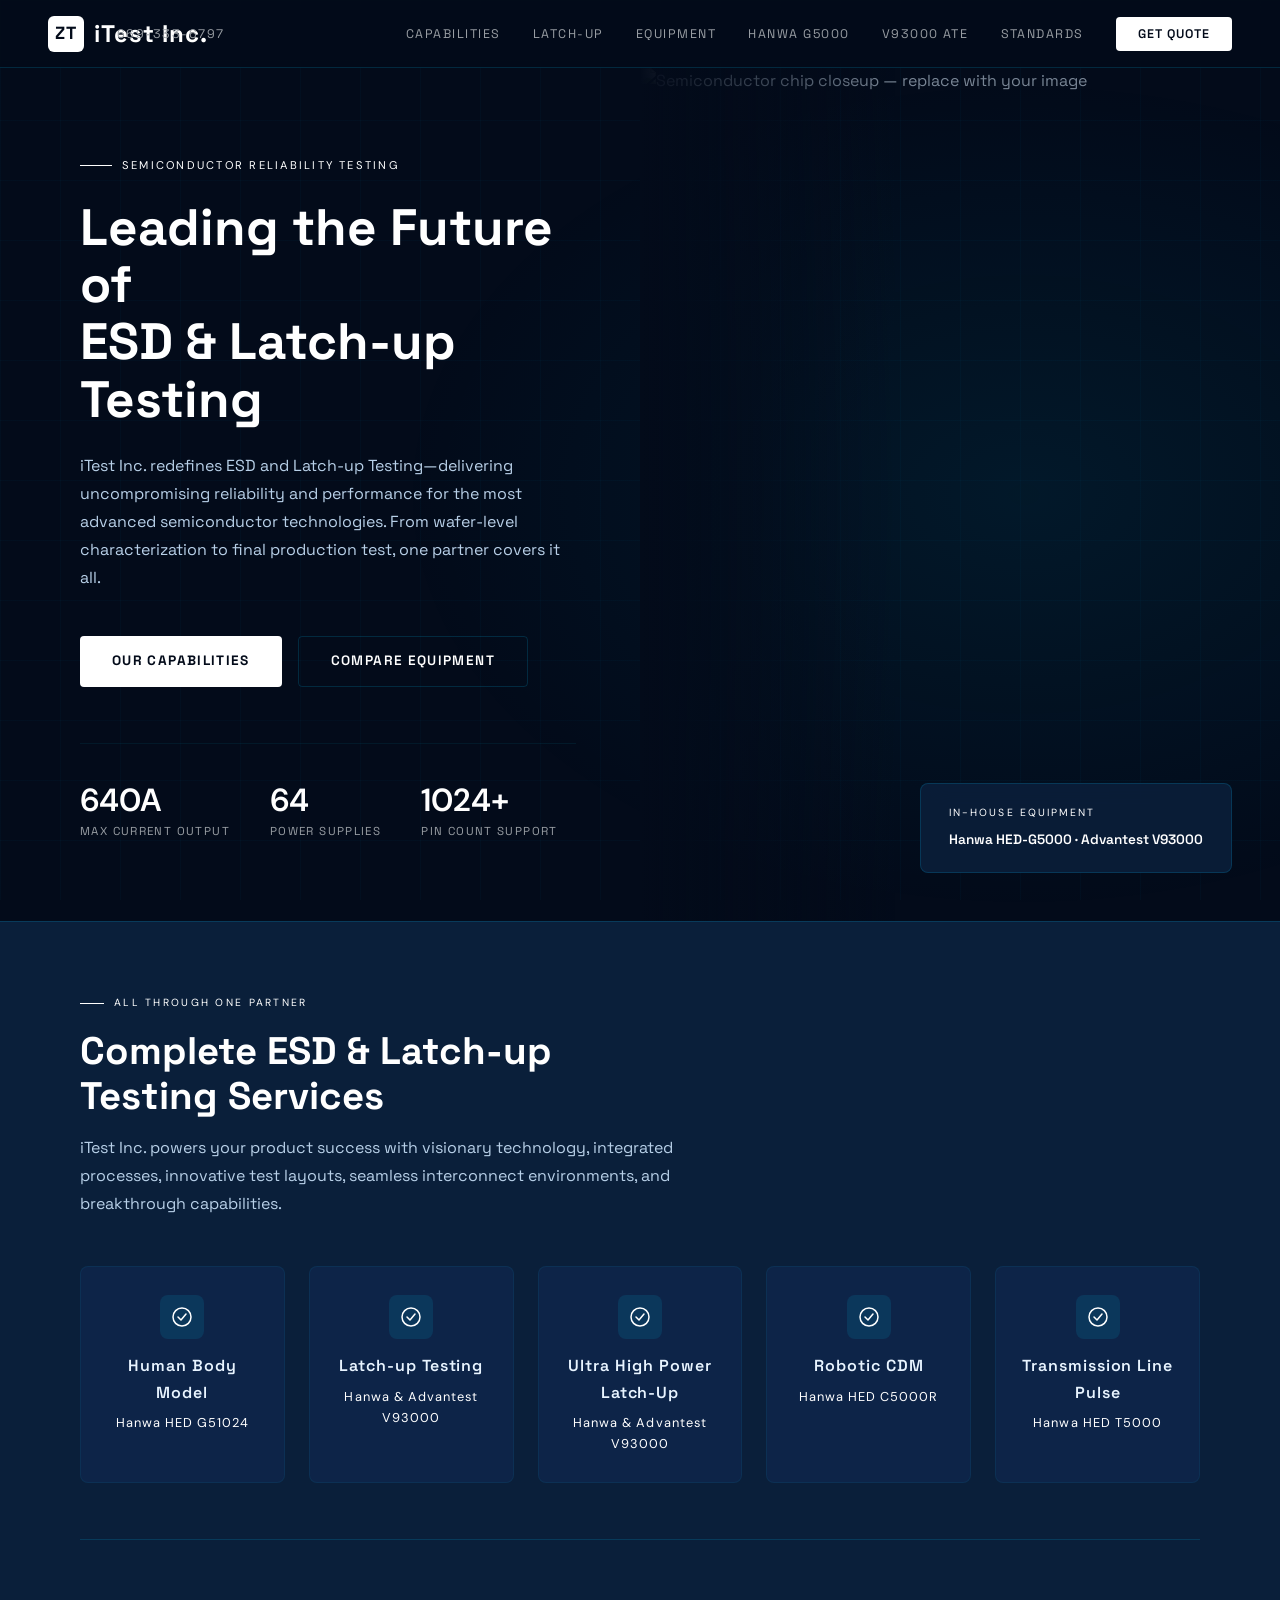
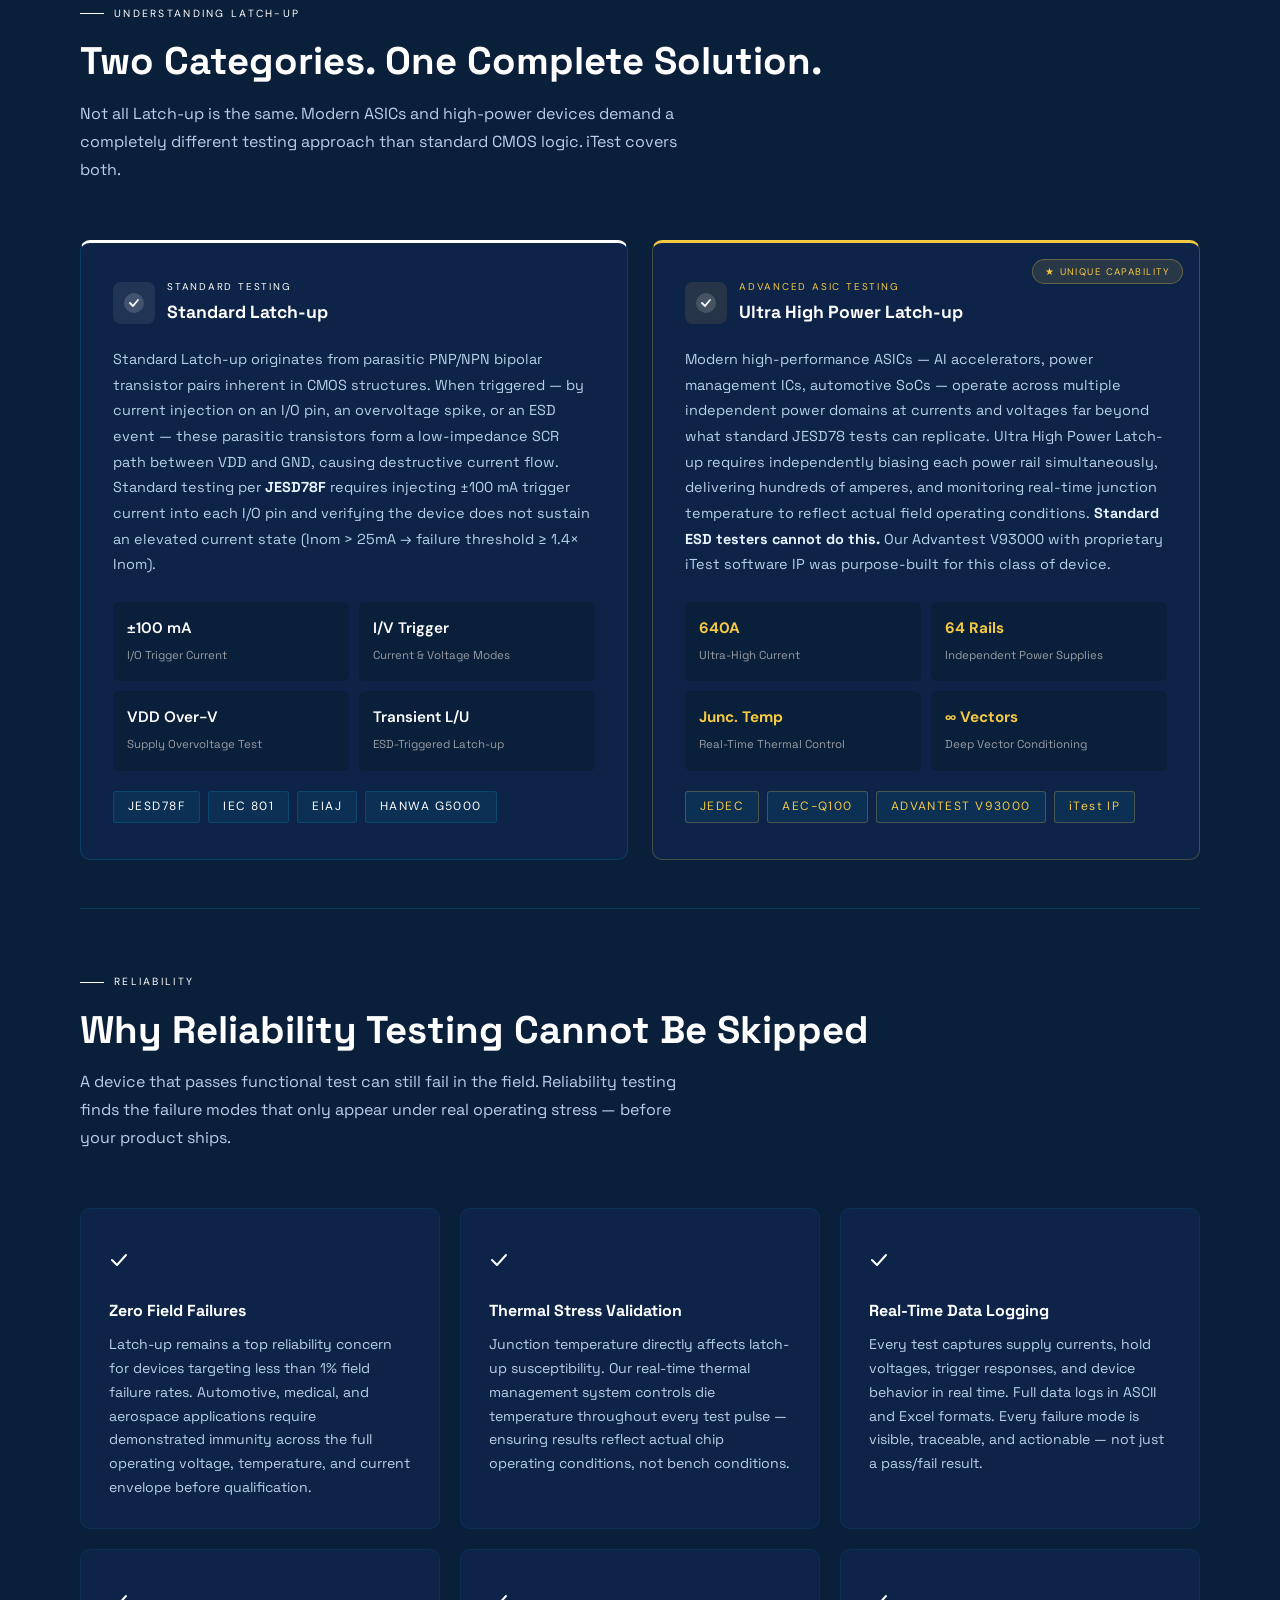
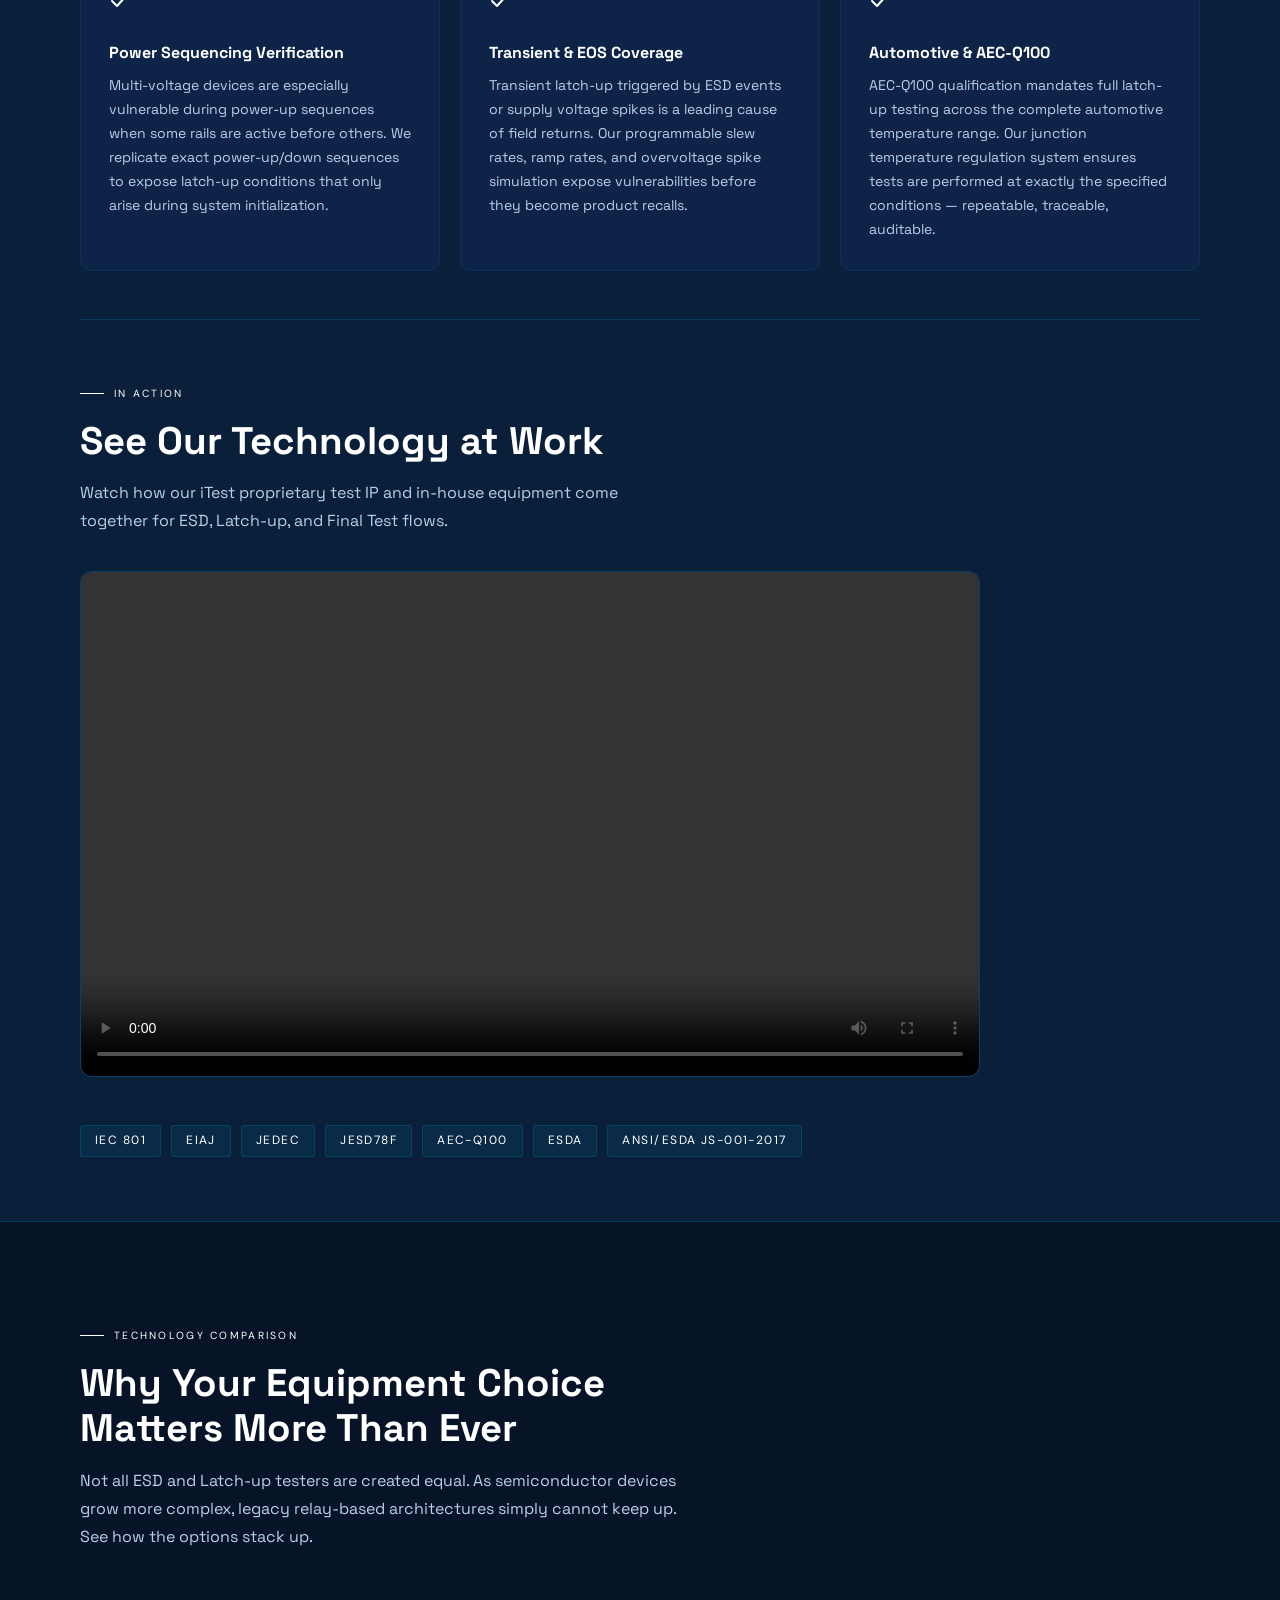
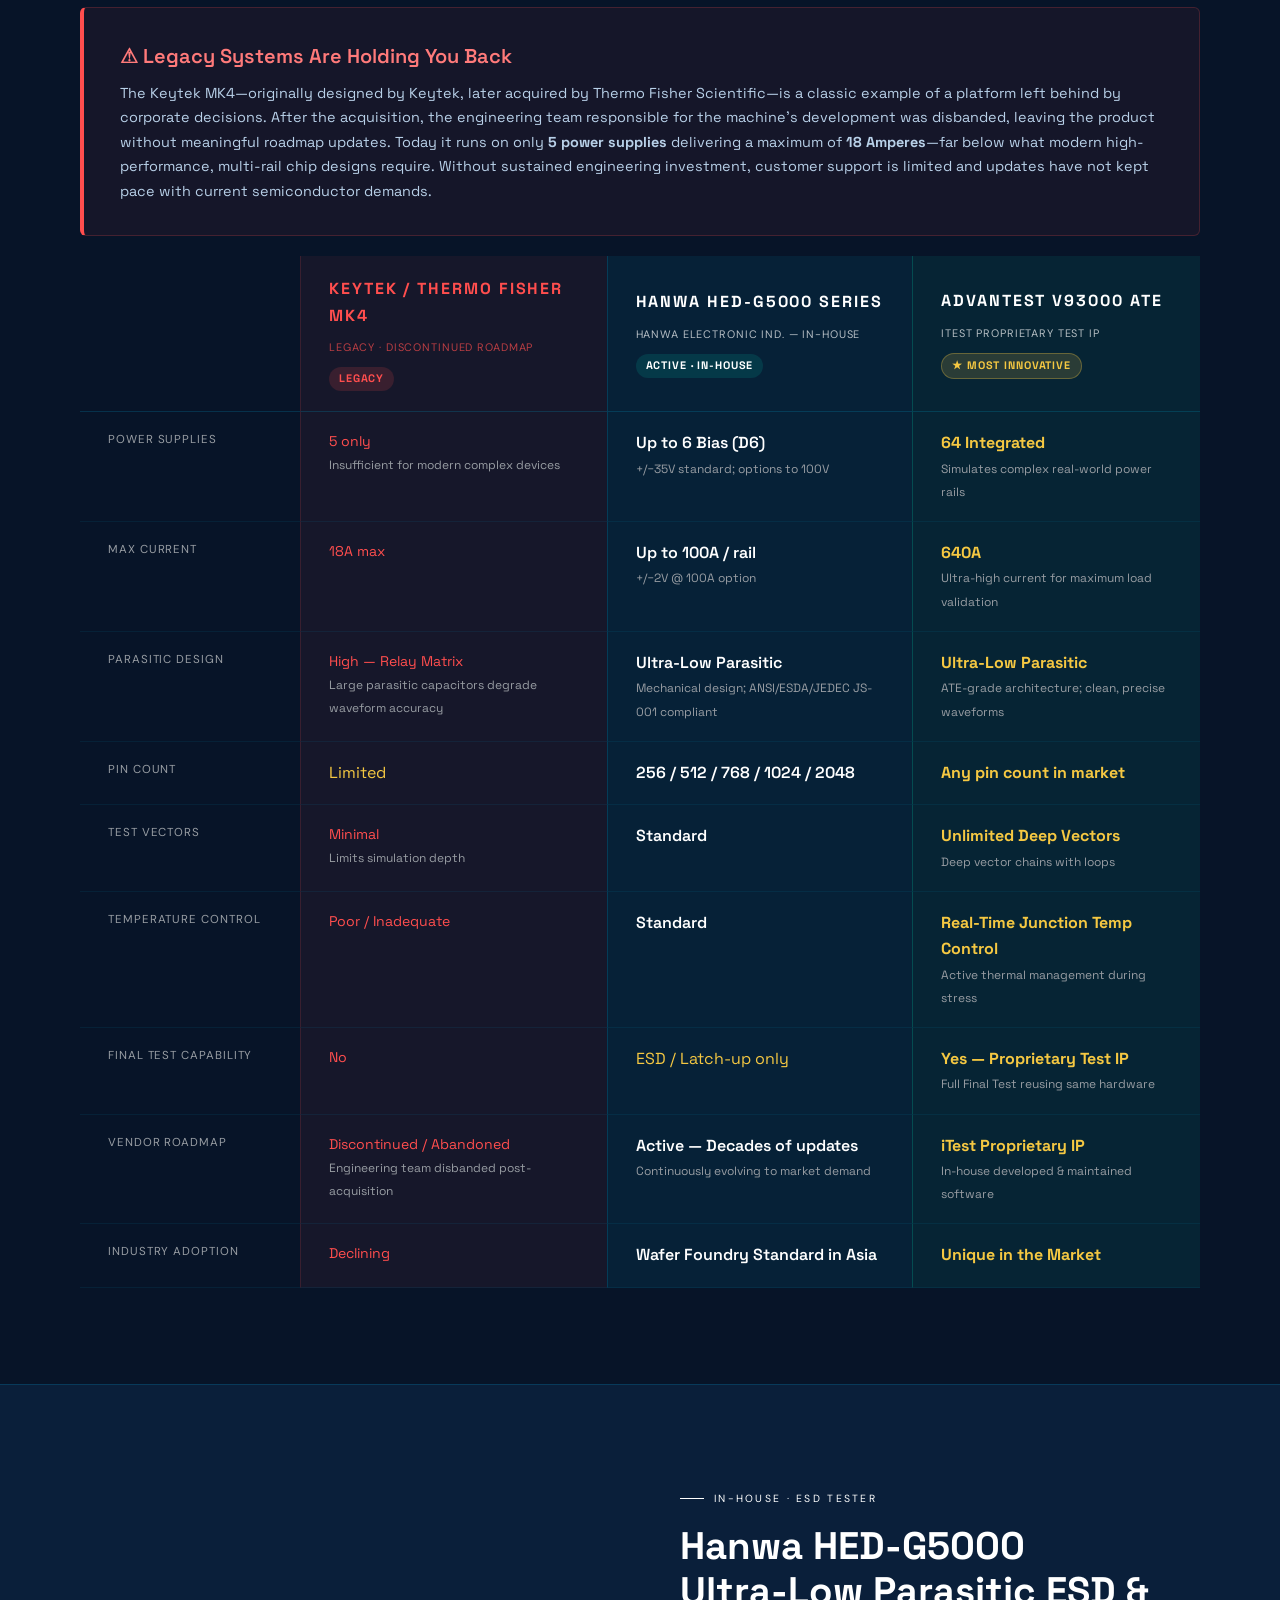
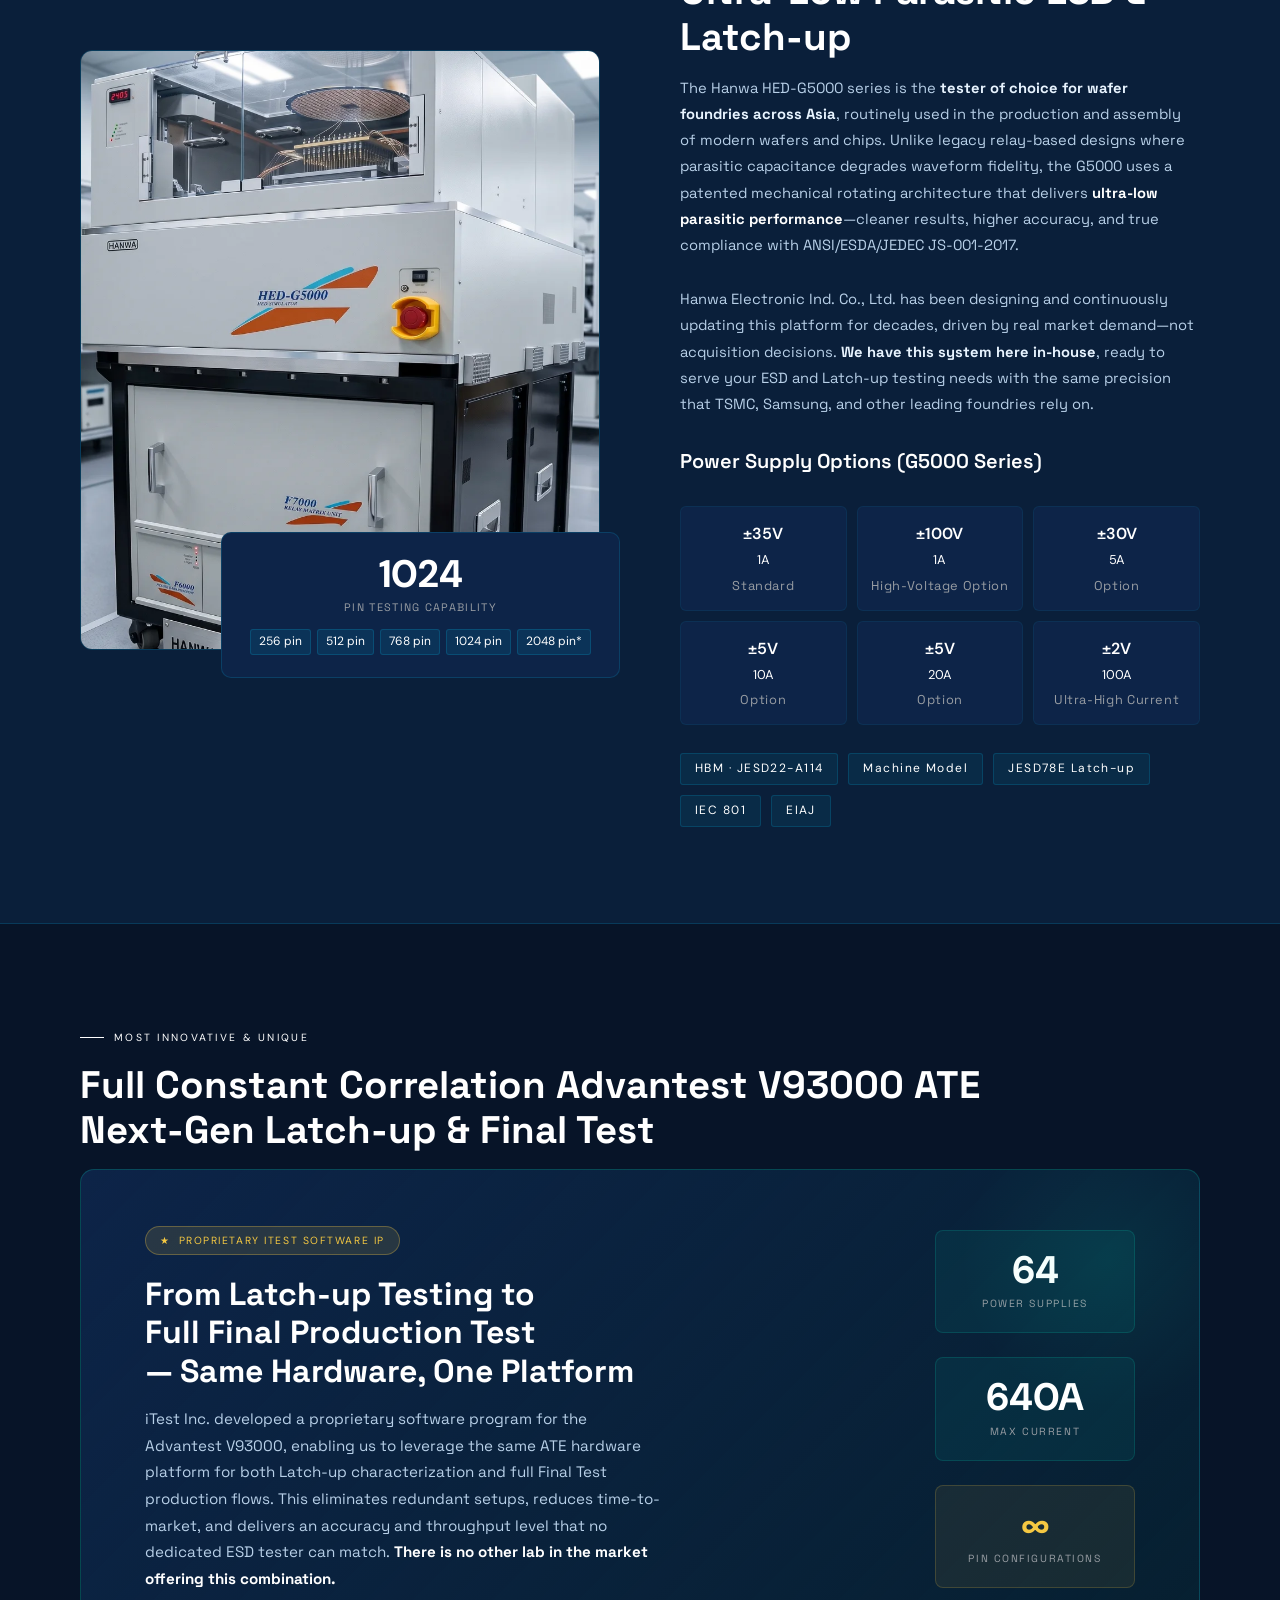
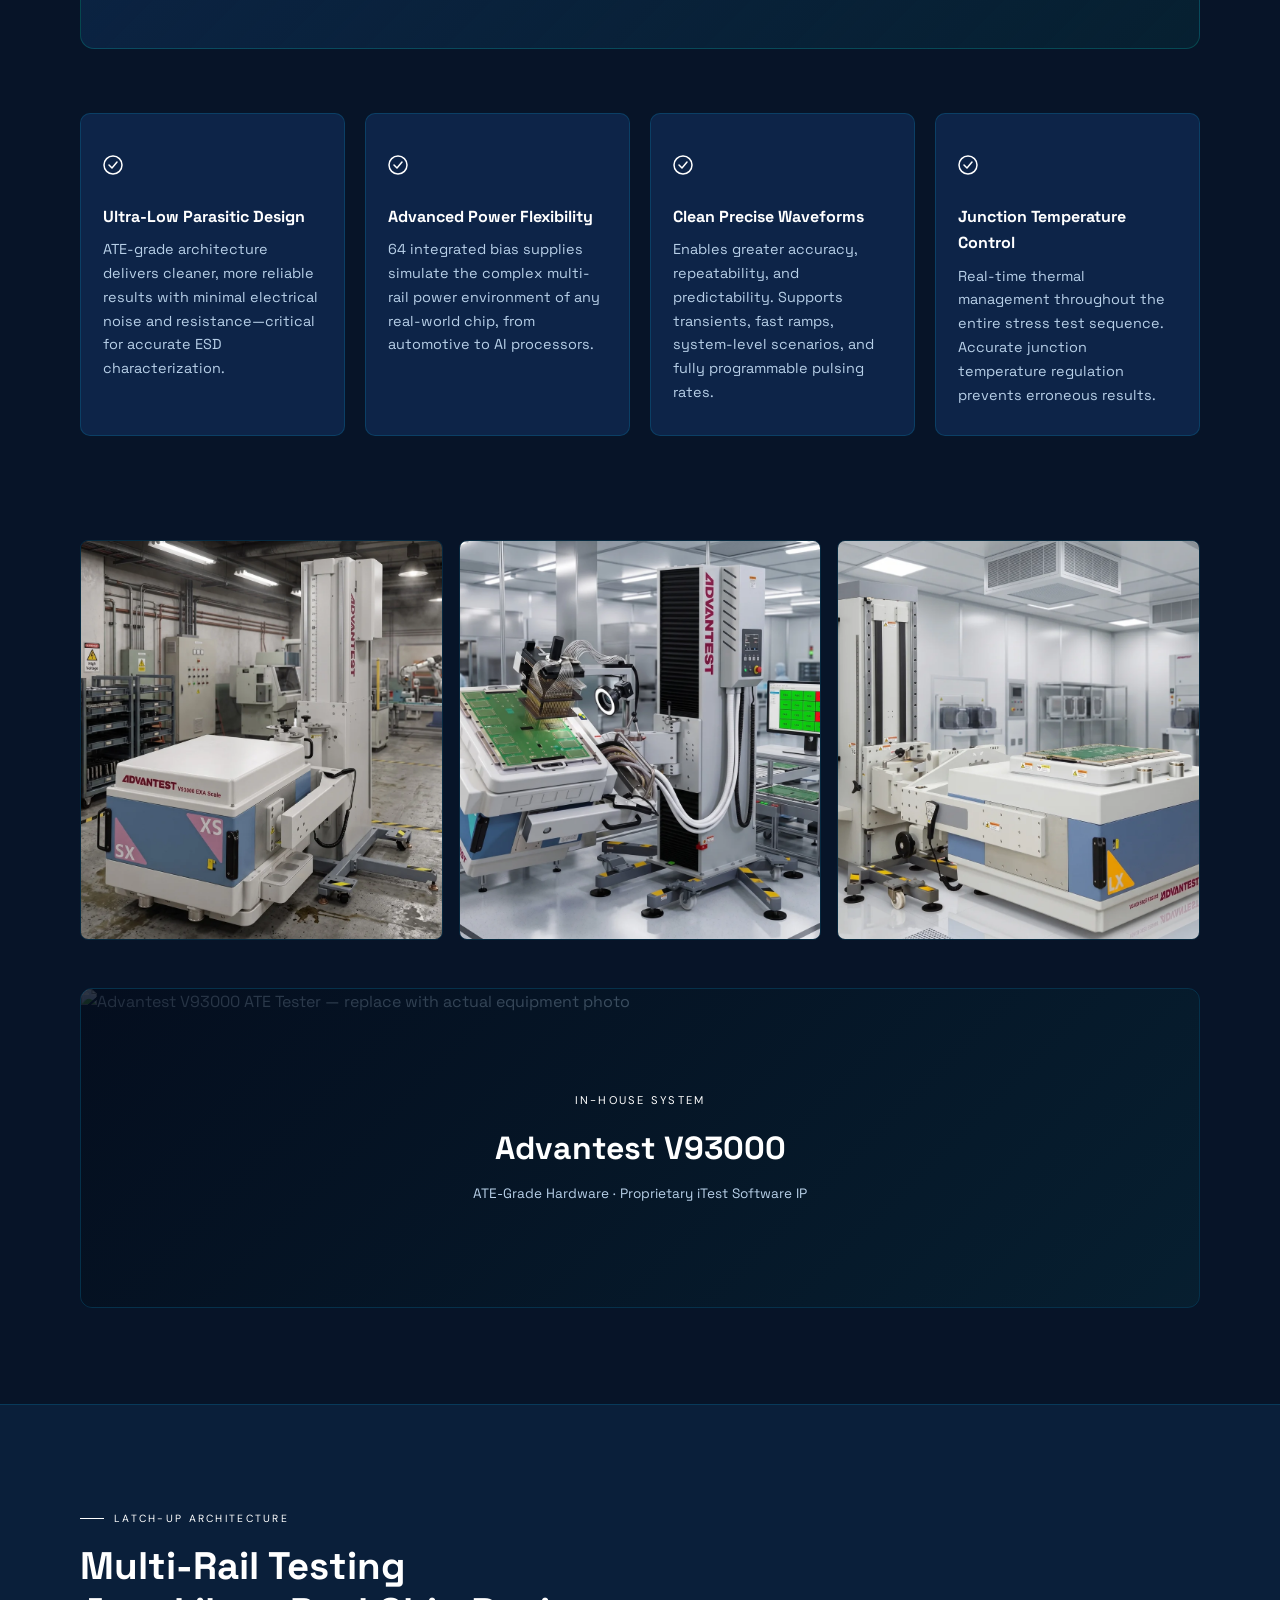
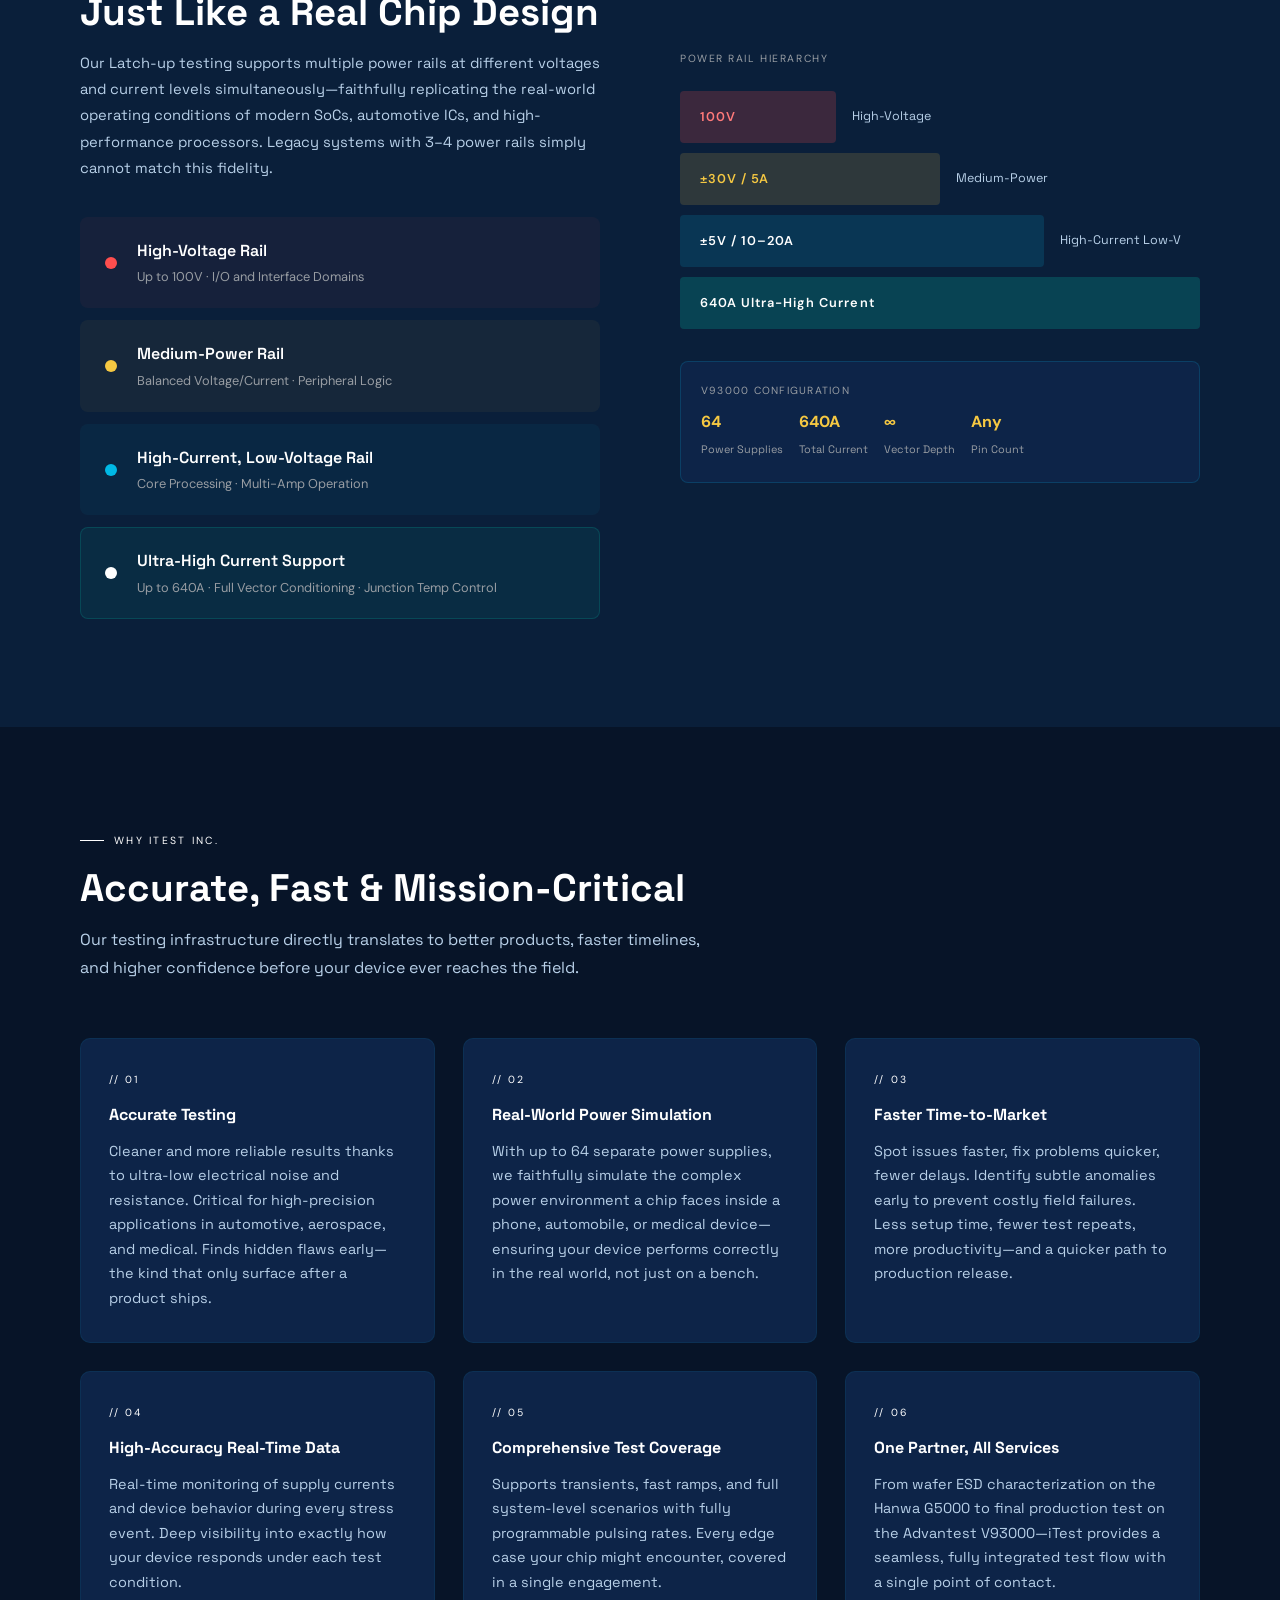
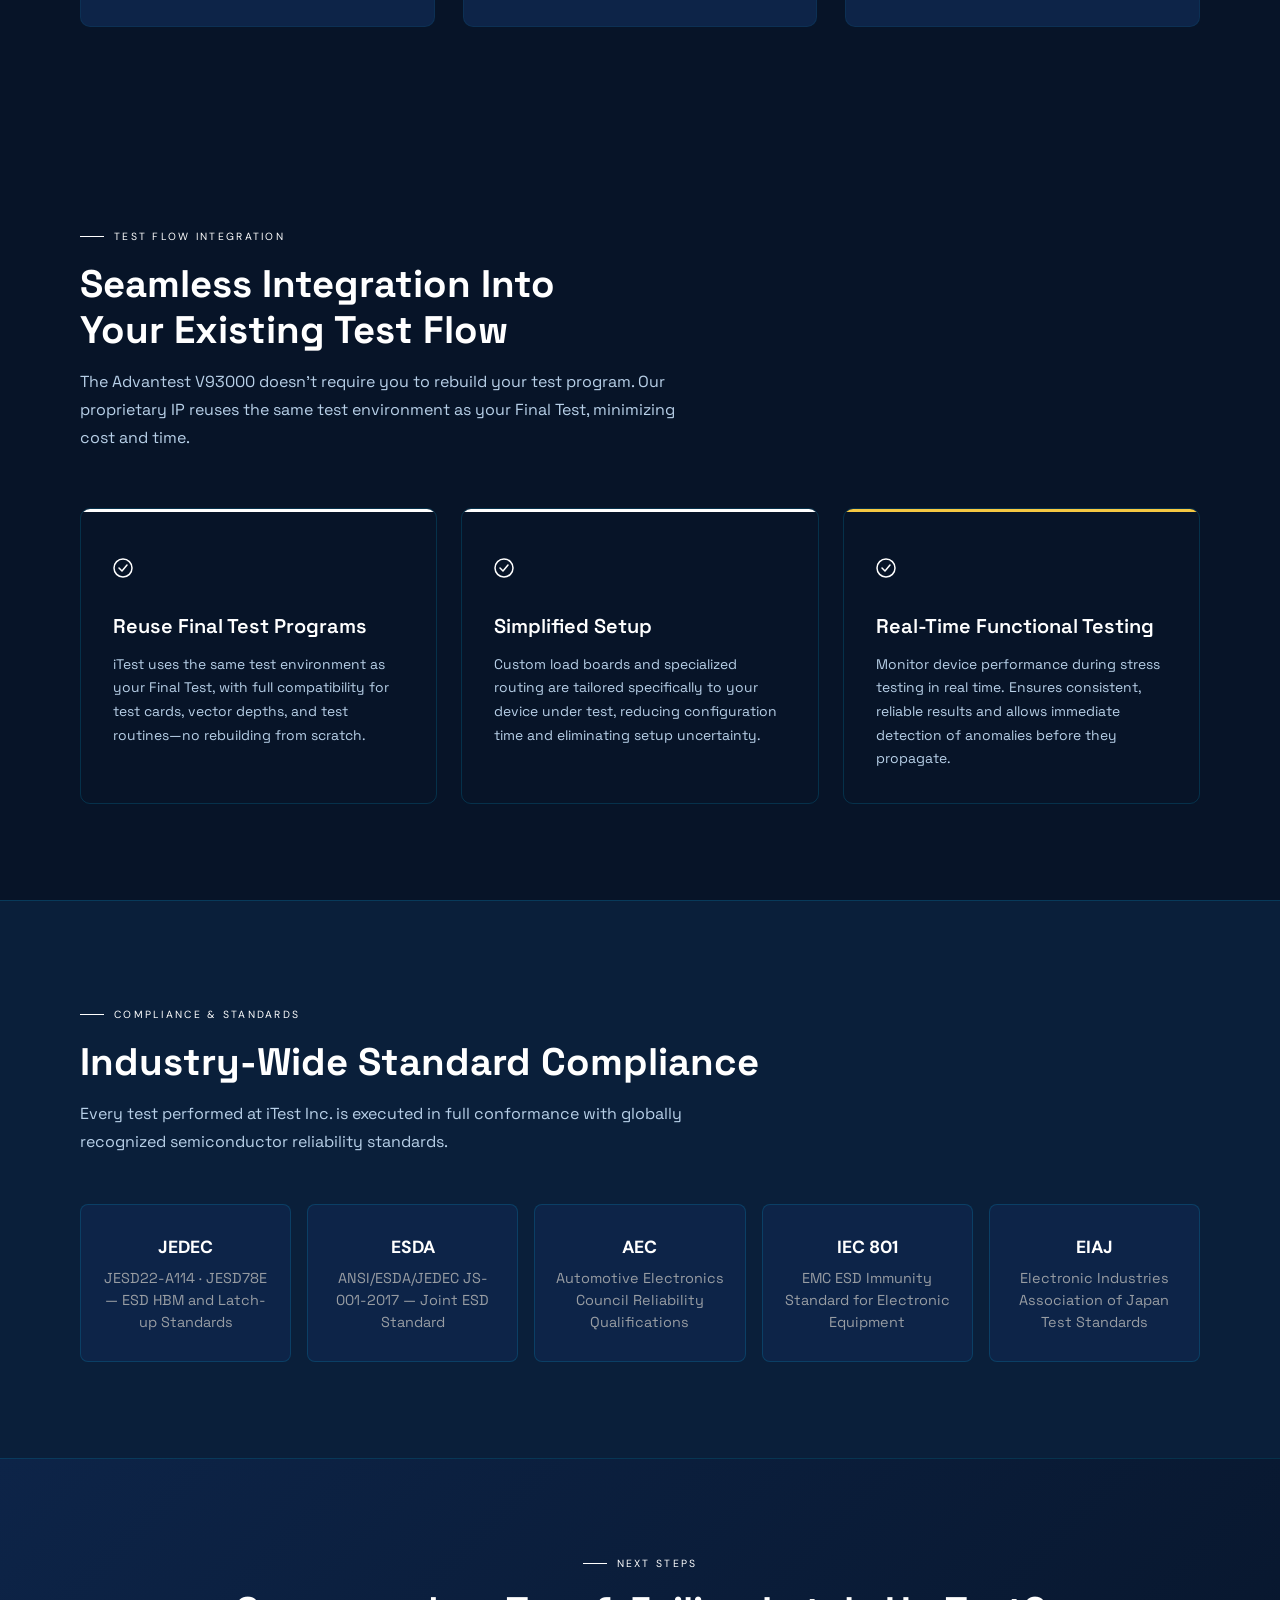
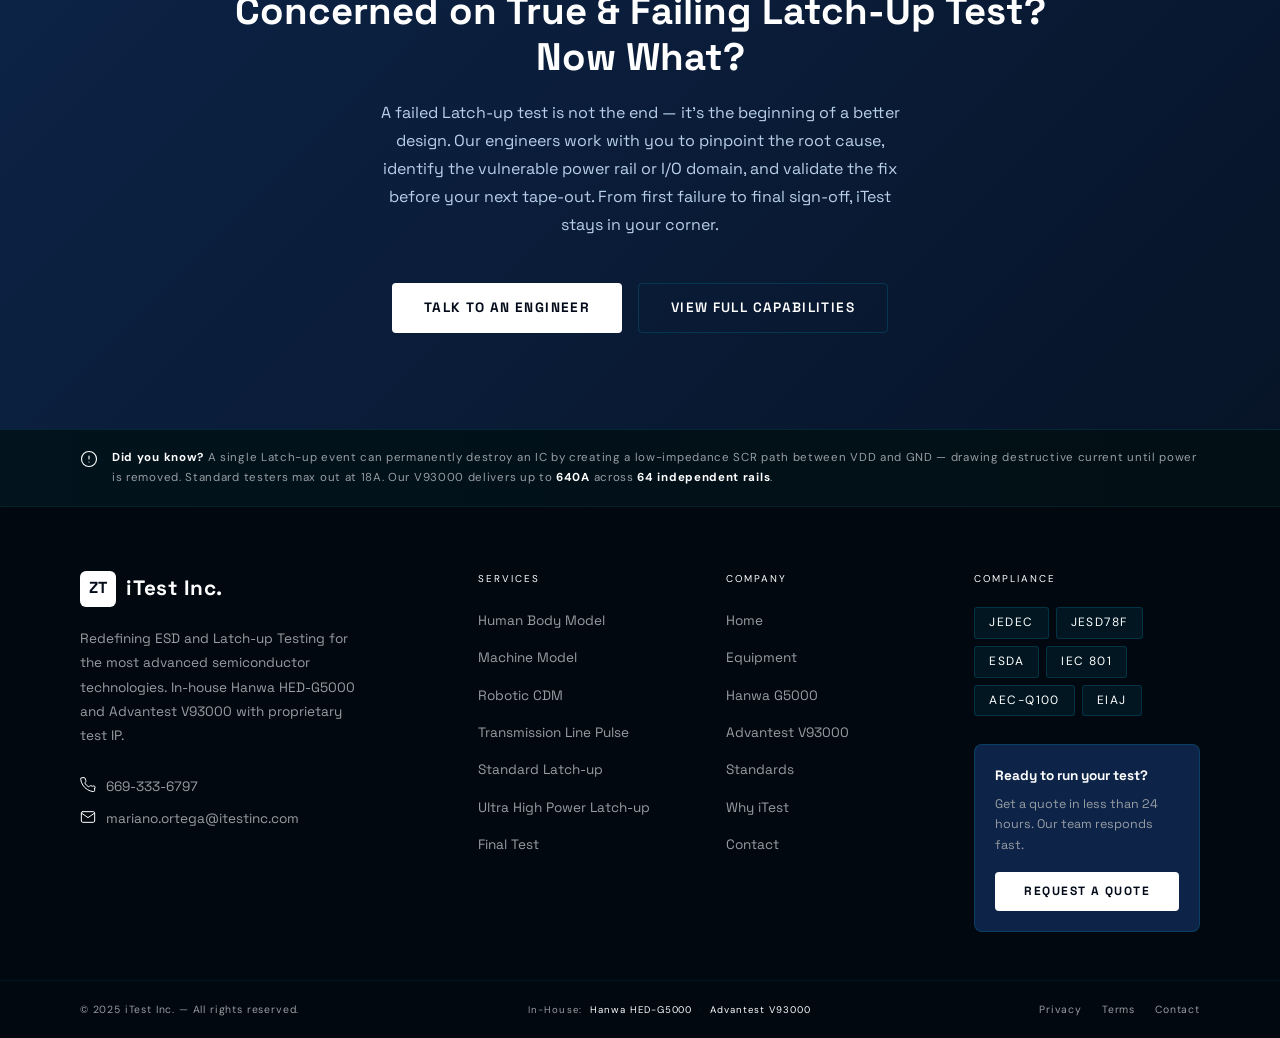
==== index.html @ df2407b1 "css" ====
<!DOCTYPE html>
<html lang="en">
<head>
  <meta charset="UTF-8"/>
  <meta name="viewport" content="width=device-width, initial-scale=1.0"/>
  <title>iTest Inc. — ESD & Latch-up Testing Solutions</title>
  <link rel="preconnect" href="https://fonts.googleapis.com"/>
  <link rel="preconnect" href="https://fonts.gstatic.com" crossorigin>
<link href="https://fonts.googleapis.com/css2?family=DM+Sans:ital,opsz,wght@0,9..40,100..1000;1,9..40,100..1000&family=Space+Grotesk:wght@300..700&display=swap" rel="stylesheet">
  <link href="https://fonts.googleapis.com/css2?family=Chakra+Petch:wght@300;400;500;600;700&family=IBM+Plex+Mono:wght@300;400;500;600&family=DM+Serif+Display:ital@0;1&display=swap" rel="stylesheet"/>
   <link rel="stylesheet" href="styles.css">
</head>

<body>
<div class="page-wrap">

  <!-- ══ NAV ══ -->
  <nav>
    <a class="nav-logo" href="#">
      <div class="logo-icon">ZT</div>
      iTest Inc.
      
    </a>
    <ul class="nav-links">
    <li><a href="tel:+526693336797" style="margin-left:-190px">669-333-6797</a></li>
    </ul>
    <ul class="nav-links">

      <li><a href="#capabilities">Capabilities</a></li>
      <li><a href="#latchup">Latch-Up</a></li>
      <li><a href="#equipment">Equipment</a></li>
      <li><a href="#hanwa">Hanwa G5000</a></li>
      <li><a href="#advantest">V93000 ATE</a></li>
      <li><a href="#standards">Standards</a></li>
      <li><a href="mailto:mariano.ortega@itestinc.com" class="nav-cta">Get Quote</a></li>
      
    </ul>
  </nav>

  <!-- ══ HERO ══ -->
  <section class="hero" id="home" style="padding:0;">
    <div class="hero-left">
      <span class="hero-eyebrow">Semiconductor Reliability Testing</span>
      <h1>Leading the Future of<br/><em>ESD & Latch-up Testing</em></h1>
      <p class="hero-sub">
        iTest Inc. redefines ESD and Latch-up Testing—delivering uncompromising reliability and performance for the most advanced semiconductor technologies. From wafer-level characterization to final production test, one partner covers it all.
      </p>
      <div class="hero-buttons">
        <a href="#capabilities" class="btn-primary">Our Capabilities</a>
        <a href="#equipment" class="btn-outline">Compare Equipment</a>
      </div>
      <div class="hero-stats">
        <div>
          <span class="hero-stat-num">640A</span>
          <span class="hero-stat-label">Max Current Output</span>
        </div>
        <div>
          <span class="hero-stat-num">64</span>
          <span class="hero-stat-label">Power Supplies</span>
        </div>
        <div>
          <span class="hero-stat-num">1024+</span>
          <span class="hero-stat-label">Pin Count Support</span>
        </div>
      </div>
    </div>
    <div class="hero-right">
      <!-- REPLACE with your hero image -->
      <img
        class="hero-image-placeholder"
        src="https://images.unsplash.com/photo-1518770660439-4636190af475?w=900&auto=format&fit=crop"
        alt="Semiconductor chip closeup — replace with your image"
      />
      <div class="hero-badge">
        <div class="hero-badge-label">In-House Equipment</div>
        <div class="hero-badge-text">Hanwa HED-G5000 · Advantest V93000</div>
      </div>
    </div>
  </section>

<!-- ══ SERVICES BAND — reemplaza el bloque completo existente ══ -->
<div class="services-band" id="capabilities">

  <!-- HEADER -->
  <span class="section-label">All Through One Partner</span>
  <h2>Complete ESD &amp; Latch-up<br/>Testing Services</h2>
  <p class="section-intro" style="margin-bottom:0;">
    iTest Inc. powers your product success with visionary technology, integrated processes,
    innovative test layouts, seamless interconnect environments, and breakthrough capabilities.
  </p>

  <!-- SERVICE CARDS -->
  <div class="services-grid" style="margin-bottom: 56px;">
    <div class="service-card fade-in">
      <div class="service-icon"><svg width="20" height="20" viewBox="0 0 20 20" fill="none" xmlns="http://www.w3.org/2000/svg">
  <circle cx="10" cy="10" r="9" stroke="white" stroke-width="1.5"/>
  <polyline points="6,10 9,13 14,7" stroke="white" stroke-width="1.5" stroke-linecap="round" stroke-linejoin="round"/>
</svg></div>
      <div class="service-name">Human Body Model</div>
      <div class="service-device">Hanwa HED G51024</div>
    </div>

    <div class="service-card fade-in d1">
      <div class="service-icon"><svg width="20" height="20" viewBox="0 0 20 20" fill="none" xmlns="http://www.w3.org/2000/svg">
  <circle cx="10" cy="10" r="9" stroke="white" stroke-width="1.5"/>
  <polyline points="6,10 9,13 14,7" stroke="white" stroke-width="1.5" stroke-linecap="round" stroke-linejoin="round"/>
</svg></div>
      <div class="service-name">Latch-up Testing</div>
      <div class="service-device">Hanwa &amp; Advantest V93000</div>
    </div>

     <div class="service-card fade-in d2">
      <div class="service-icon"><svg width="20" height="20" viewBox="0 0 20 20" fill="none" xmlns="http://www.w3.org/2000/svg">
  <circle cx="10" cy="10" r="9" stroke="white" stroke-width="1.5"/>
  <polyline points="6,10 9,13 14,7" stroke="white" stroke-width="1.5" stroke-linecap="round" stroke-linejoin="round"/>
</svg></div>
      <div class="service-name">Ultra High Power Latch-Up</div>
      <div class="service-device">Hanwa &amp; Advantest V93000</div>
    </div>

    <div class="service-card fade-in d3">
      <div class="service-icon"><svg width="20" height="20" viewBox="0 0 20 20" fill="none" xmlns="http://www.w3.org/2000/svg">
  <circle cx="10" cy="10" r="9" stroke="white" stroke-width="1.5"/>
  <polyline points="6,10 9,13 14,7" stroke="white" stroke-width="1.5" stroke-linecap="round" stroke-linejoin="round"/>
</svg></div>
      <div class="service-name">Robotic CDM</div>
      <div class="service-device">Hanwa HED C5000R</div>
    </div>

    <div class="service-card fade-in d4">
      <div class="service-icon"><svg width="20" height="20" viewBox="0 0 20 20" fill="none" xmlns="http://www.w3.org/2000/svg">
  <circle cx="10" cy="10" r="9" stroke="white" stroke-width="1.5"/>
  <polyline points="6,10 9,13 14,7" stroke="white" stroke-width="1.5" stroke-linecap="round" stroke-linejoin="round"/>
</svg></div>
      <div class="service-name">Transmission Line Pulse</div>
      <div class="service-device">Hanwa HED T5000</div>
    </div>

  

  </div>

  <!-- ── DIVIDER ── -->
  <div style="border-top: 1px solid var(--border); margin-bottom: 56px;" id="latchup"></div>

  <!-- ══ LATCH-UP TYPES ══ -->
  <span class="section-label" >Understanding Latch-up</span>
  <h2 style="margin-bottom:16px;">Two Categories. <em>One Complete Solution.</em></h2>
  <p class="section-intro">
    Not all Latch-up is the same. Modern ASICs and high-power devices demand a completely different
    testing approach than standard CMOS logic. iTest covers both.
  </p>

  <div style="display:grid; grid-template-columns:1fr 1fr; gap:24px; margin-bottom:48px;">

    <!-- Standard Latch-up -->
    <div style="
      background: var(--card);
      border: 1px solid var(--border);
      border-top: 3px solid var(--cyan);
      border-radius: 10px;
      padding: 36px 32px;
    " class="fade-in">
      <div style="display:flex; align-items:center; gap:12px; margin-bottom:20px;">
        <div style="
          width:42px; height:42px;
          background: rgba(255,255,255,0.08);
          border-radius:8px;
          display:flex; align-items:center; justify-content:center;
          font-size:1.3rem;
        "><svg width="20" height="20" viewBox="0 0 20 20" fill="none" xmlns="http://www.w3.org/2000/svg">
  <circle cx="10" cy="10" r="10" fill="white" fill-opacity="0.15"/>
  <polyline points="6,10 9,13 14,7" stroke="white" stroke-width="1.8" stroke-linecap="round" stroke-linejoin="round"/>
</svg></div>
        <div>
          <div style="font-family:var(--mono); font-size:0.62rem; letter-spacing:0.18em; text-transform:uppercase; color:var(--cyan); margin-bottom:3px;">Standard Testing</div>
          <div style="font-size:1.1rem; font-weight:700; color:var(--white);">Standard Latch-up</div>
        </div>
      </div>

      <p style="font-size:0.9rem; color:var(--text); line-height:1.78; margin-bottom:24px;">
        Standard Latch-up originates from parasitic PNP/NPN bipolar transistor pairs inherent in
        CMOS structures. When triggered — by current injection on an I/O pin, an overvoltage spike,
        or an ESD event — these parasitic transistors form a low-impedance SCR path between VDD and
        GND, causing destructive current flow. Standard testing per <strong style="color:var(--bright);">JESD78F</strong>
        requires injecting ±100 mA trigger current into each I/O pin and verifying the device
        does not sustain an elevated current state (Inom &gt; 25mA → failure threshold ≥ 1.4× Inom).
      </p>

      <div style="display:grid; grid-template-columns:1fr 1fr; gap:10px; margin-bottom:20px;">
        <div style="background:var(--panel); border-radius:6px; padding:14px;">
          <span style="font-family:var(--mono); font-size:0.95rem; font-weight:600; color:var(--cyan); display:block;">±100 mA</span>
          <span style="font-size:0.72rem; color:var(--text-dim);">I/O Trigger Current</span>
        </div>
        <div style="background:var(--panel); border-radius:6px; padding:14px;">
          <span style="font-family:var(--mono); font-size:0.95rem; font-weight:600; color:var(--cyan); display:block;">I/V Trigger</span>
          <span style="font-size:0.72rem; color:var(--text-dim);">Current &amp; Voltage Modes</span>
        </div>
        <div style="background:var(--panel); border-radius:6px; padding:14px;">
          <span style="font-family:var(--mono); font-size:0.95rem; font-weight:600; color:var(--cyan); display:block;">VDD Over-V</span>
          <span style="font-size:0.72rem; color:var(--text-dim);">Supply Overvoltage Test</span>
        </div>
        <div style="background:var(--panel); border-radius:6px; padding:14px;">
          <span style="font-family:var(--mono); font-size:0.95rem; font-weight:600; color:var(--cyan); display:block;">Transient L/U</span>
          <span style="font-size:0.72rem; color:var(--text-dim);">ESD-Triggered Latch-up</span>
        </div>
      </div>

      <div style="display:flex; gap:8px; flex-wrap:wrap;">
        <span class="compliance-tag">JESD78F</span>
        <span class="compliance-tag">IEC 801</span>
        <span class="compliance-tag">EIAJ</span>
        <span class="compliance-tag">HANWA G5000</span>
      </div>
    </div>

    <!-- Ultra High Power Latch-up -->
    <div style="
      background: var(--card);
      border: 1px solid rgba(245,200,66,0.25);
      border-top: 3px solid var(--gold);
      border-radius: 10px;
      padding: 36px 32px;
      position: relative;
      overflow: hidden;
    " class="fade-in d1">

      <!-- BEST badge -->
      <div style="
        position:absolute; top:16px; right:16px;
        background: rgba(245,200,66,0.12);
        border: 1px solid rgba(245,200,66,0.3);
        border-radius:20px;
        padding: 4px 12px;
        font-family:var(--mono);
        font-size:0.6rem;
        letter-spacing:0.15em;
        text-transform:uppercase;
        color:var(--gold);
      ">★ Unique Capability</div>

      <div style="display:flex; align-items:center; gap:12px; margin-bottom:20px;">
        <div style="
          width:42px; height:42px;
          background: rgba(245,200,66,0.1);
          border-radius:8px;
          display:flex; align-items:center; justify-content:center;
          font-size:1.3rem;
        "><svg width="20" height="20" viewBox="0 0 20 20" fill="none" xmlns="http://www.w3.org/2000/svg">
  <circle cx="10" cy="10" r="10" fill="white" fill-opacity="0.15"/>
  <polyline points="6,10 9,13 14,7" stroke="white" stroke-width="1.8" stroke-linecap="round" stroke-linejoin="round"/>
</svg></div>
        <div>
          <div style="font-family:var(--mono); font-size:0.62rem; letter-spacing:0.18em; text-transform:uppercase; color:var(--gold); margin-bottom:3px;">Advanced ASIC Testing</div>
          <div style="font-size:1.1rem; font-weight:700; color:var(--white);">Ultra High Power Latch-up</div>
        </div>
      </div>

      <p style="font-size:0.9rem; color:var(--text); line-height:1.78; margin-bottom:24px;">
        Modern high-performance ASICs — AI accelerators, power management ICs, automotive SoCs —
        operate across multiple independent power domains at currents and voltages far beyond what
        standard JESD78 tests can replicate. Ultra High Power Latch-up requires independently
        biasing each power rail simultaneously, delivering hundreds of amperes, and monitoring
        real-time junction temperature to reflect actual field operating conditions.
        <strong style="color:var(--bright);">Standard ESD testers cannot do this.</strong>
        Our Advantest V93000 with proprietary iTest software IP was purpose-built for this class of device.
      </p>

      <div style="display:grid; grid-template-columns:1fr 1fr; gap:10px; margin-bottom:20px;">
        <div style="background:var(--panel); border-radius:6px; padding:14px;">
          <span style="font-family:var(--mono); font-size:0.95rem; font-weight:700; color:var(--gold); display:block;">640A</span>
          <span style="font-size:0.72rem; color:var(--text-dim);">Ultra-High Current</span>
        </div>
        <div style="background:var(--panel); border-radius:6px; padding:14px;">
          <span style="font-family:var(--mono); font-size:0.95rem; font-weight:700; color:var(--gold); display:block;">64 Rails</span>
          <span style="font-size:0.72rem; color:var(--text-dim);">Independent Power Supplies</span>
        </div>
        <div style="background:var(--panel); border-radius:6px; padding:14px;">
          <span style="font-family:var(--mono); font-size:0.95rem; font-weight:700; color:var(--gold); display:block;">Junc. Temp</span>
          <span style="font-size:0.72rem; color:var(--text-dim);">Real-Time Thermal Control</span>
        </div>
        <div style="background:var(--panel); border-radius:6px; padding:14px;">
          <span style="font-family:var(--mono); font-size:0.95rem; font-weight:700; color:var(--gold); display:block;">∞ Vectors</span>
          <span style="font-size:0.72rem; color:var(--text-dim);">Deep Vector Conditioning</span>
        </div>
      </div>

      <div style="display:flex; gap:8px; flex-wrap:wrap;">
        <span class="compliance-tag" style="color:var(--gold); border-color:rgba(245,200,66,0.25);">JEDEC</span>
        <span class="compliance-tag" style="color:var(--gold); border-color:rgba(245,200,66,0.25);">AEC-Q100</span>
        <span class="compliance-tag" style="color:var(--gold); border-color:rgba(245,200,66,0.25);">ADVANTEST V93000</span>
        <span class="compliance-tag" style="color:var(--gold); border-color:rgba(245,200,66,0.25);">iTest IP</span>
      </div>
    </div>

  </div><!-- /latch-up types grid -->

  <!-- ── DIVIDER ── -->
  <div style="border-top: 1px solid var(--border); margin-bottom: 56px;"></div>

  <!-- ══ RELIABILITY SECTION ══ -->
  <span class="section-label">Reliability</span>
  <h2 style="margin-bottom:16px;"><em>Why Reliability Testing</em> Cannot Be Skipped</h2>
  <p class="section-intro">
    A device that passes functional test can still fail in the field. Reliability testing finds
    the failure modes that only appear under real operating stress — before your product ships.
  </p>

  <div style="display:grid; grid-template-columns: repeat(3,1fr); gap:20px; margin-bottom:48px;">

    <div style="background:var(--card); border:1px solid var(--border2); border-radius:10px; padding:28px;" class="fade-in">
      <div style="font-size:1.8rem; margin-bottom:14px;"><svg width="20" height="20" viewBox="0 0 20 20" fill="none" xmlns="http://www.w3.org/2000/svg">
  <polyline points="3,10 8,15 17,5" stroke="white" stroke-width="2" stroke-linecap="round" stroke-linejoin="round"/>
</svg></div>
      <div style="font-size:1rem; font-weight:700; color:var(--white); margin-bottom:8px;">Zero Field Failures</div>
      <p style="font-size:0.88rem; color:var(--text); line-height:1.7;">
        Latch-up remains a top reliability concern for devices targeting less than 1% field failure
        rates. Automotive, medical, and aerospace applications require demonstrated immunity across
        the full operating voltage, temperature, and current envelope before qualification.
      </p>
    </div>

    <div style="background:var(--card); border:1px solid var(--border2); border-radius:10px; padding:28px;" class="fade-in d1">
      <div style="font-size:1.8rem; margin-bottom:14px;"><svg width="20" height="20" viewBox="0 0 20 20" fill="none" xmlns="http://www.w3.org/2000/svg">
  <polyline points="3,10 8,15 17,5" stroke="white" stroke-width="2" stroke-linecap="round" stroke-linejoin="round"/>
</svg></div>
      <div style="font-size:1rem; font-weight:700; color:var(--white); margin-bottom:8px;">Thermal Stress Validation</div>
      <p style="font-size:0.88rem; color:var(--text); line-height:1.7;">
        Junction temperature directly affects latch-up susceptibility. Our real-time thermal
        management system controls die temperature throughout every test pulse — ensuring results
        reflect actual chip operating conditions, not bench conditions.
      </p>
    </div>

    <div style="background:var(--card); border:1px solid var(--border2); border-radius:10px; padding:28px;" class="fade-in d2">
      <div style="font-size:1.8rem; margin-bottom:14px;"><svg width="20" height="20" viewBox="0 0 20 20" fill="none" xmlns="http://www.w3.org/2000/svg">
  <polyline points="3,10 8,15 17,5" stroke="white" stroke-width="2" stroke-linecap="round" stroke-linejoin="round"/>
</svg></div>
      <div style="font-size:1rem; font-weight:700; color:var(--white); margin-bottom:8px;">Real-Time Data Logging</div>
      <p style="font-size:0.88rem; color:var(--text); line-height:1.7;">
        Every test captures supply currents, hold voltages, trigger responses, and device behavior
        in real time. Full data logs in ASCII and Excel formats. Every failure mode is visible,
        traceable, and actionable — not just a pass/fail result.
      </p>
    </div>

    <div style="background:var(--card); border:1px solid var(--border2); border-radius:10px; padding:28px;" class="fade-in d3">
      <div style="font-size:1.8rem; margin-bottom:14px;"><svg width="20" height="20" viewBox="0 0 20 20" fill="none" xmlns="http://www.w3.org/2000/svg">
  <polyline points="3,10 8,15 17,5" stroke="white" stroke-width="2" stroke-linecap="round" stroke-linejoin="round"/>
</svg></div>
      <div style="font-size:1rem; font-weight:700; color:var(--white); margin-bottom:8px;">Power Sequencing Verification</div>
      <p style="font-size:0.88rem; color:var(--text); line-height:1.7;">
        Multi-voltage devices are especially vulnerable during power-up sequences when some rails
        are active before others. We replicate exact power-up/down sequences to expose latch-up
        conditions that only arise during system initialization.
      </p>
    </div>

    <div style="background:var(--card); border:1px solid var(--border2); border-radius:10px; padding:28px;" class="fade-in d4">
      <div style="font-size:1.8rem; margin-bottom:14px;"><svg width="20" height="20" viewBox="0 0 20 20" fill="none" xmlns="http://www.w3.org/2000/svg">
  <polyline points="3,10 8,15 17,5" stroke="white" stroke-width="2" stroke-linecap="round" stroke-linejoin="round"/>
</svg></div>
      <div style="font-size:1rem; font-weight:700; color:var(--white); margin-bottom:8px;">Transient &amp; EOS Coverage</div>
      <p style="font-size:0.88rem; color:var(--text); line-height:1.7;">
        Transient latch-up triggered by ESD events or supply voltage spikes is a leading cause
        of field returns. Our programmable slew rates, ramp rates, and overvoltage spike
        simulation expose vulnerabilities before they become product recalls.
      </p>
    </div>

    <div style="background:var(--card); border:1px solid var(--border2); border-radius:10px; padding:28px;" class="fade-in d5">
      <div style="font-size:1.8rem; margin-bottom:14px;"><svg width="20" height="20" viewBox="0 0 20 20" fill="none" xmlns="http://www.w3.org/2000/svg">
  <polyline points="3,10 8,15 17,5" stroke="white" stroke-width="2" stroke-linecap="round" stroke-linejoin="round"/>
</svg></div>
      <div style="font-size:1rem; font-weight:700; color:var(--white); margin-bottom:8px;">Automotive &amp; AEC-Q100</div>
      <p style="font-size:0.88rem; color:var(--text); line-height:1.7;">
        AEC-Q100 qualification mandates full latch-up testing across the complete automotive
        temperature range. Our junction temperature regulation system ensures tests are performed
        at exactly the specified conditions — repeatable, traceable, auditable.
      </p>
    </div>

  </div>

  <!-- ── DIVIDER ── -->
  <div style="border-top: 1px solid var(--border); margin-bottom: 56px;"></div>

  <!-- ══ VIDEO SECTION ══ -->
  <span class="section-label">In Action</span>
  <h2 style="margin-bottom:16px;">See Our <em>Technology at Work</em></h2>
  <p style="font-size:1rem; color:var(--text); max-width:560px; line-height:1.75; margin-bottom:36px;">
    Watch how our iTest proprietary test IP and in-house equipment come together for ESD,
    Latch-up, and Final Test flows.
  </p>

  <!-- VIDEO EMBED — 3 opciones comentadas, descomenta la que uses -->
  <div style="
    background: var(--card);
    border: 1px solid var(--border);
    border-radius: 12px;
    overflow: hidden;
    max-width: 900px;
    aspect-ratio: 16/9;
    position: relative;
  " class="fade-in">

    <!-- ── OPCIÓN A: YouTube ──
         Reemplaza VIDEO_ID con el ID de tu video (lo que va después de ?v= en la URL)
         Descomenta las 4 líneas siguientes y borra la opción placeholder
    <iframe
      src="https://www.youtube.com/embed/VIDEO_ID?rel=0&modestbranding=1"
      style="width:100%; height:100%; border:none; display:block;"
      allow="accelerometer; autoplay; clipboard-write; encrypted-media; gyroscope; picture-in-picture"
      allowfullscreen
      title="iTest Inc. — ESD & Latch-up Testing">
    </iframe>
    -->

    <!-- ── OPCIÓN B: Vimeo ──
         Reemplaza VIDEO_ID con el ID numérico de tu video en Vimeo
    <iframe
      src="https://player.vimeo.com/video/VIDEO_ID?badge=0&autopause=0"
      style="width:100%; height:100%; border:none; display:block;"
      allow="autoplay; fullscreen; picture-in-picture"
      allowfullscreen
      title="iTest Inc. — ESD & Latch-up Testing">
    </iframe>
    -->

 
    <video
     controls
  controlsList="nodownload"
  oncontextmenu="return false"
  preload="metadata"
  style="width:100%; height:100%; object-fit:cover; display:block;"
  id="miVideo">
      <source src="/video.mp4#t=0.5" type="video/mp4"/>
    </video>

  </div>

  <!-- Compliance tags al final -->
  <div class="compliance-row" style="margin-top: 48px;">
    <span class="compliance-tag">IEC 801</span>
    <span class="compliance-tag">EIAJ</span>
    <span class="compliance-tag">JEDEC</span>
    <span class="compliance-tag">JESD78F</span>
    <span class="compliance-tag">AEC-Q100</span>
    <span class="compliance-tag">ESDA</span>
    <span class="compliance-tag">ANSI/ESDA JS-001-2017</span>
  </div>

</div><!-- /services-band -->

  <!-- ══ COMPARISON TABLE ══ -->
  <section class="comparison-section" id="equipment">
    <span class="section-label">Technology Comparison</span>
    <h2>Why Your Equipment Choice<br/><em>Matters More Than Ever</em></h2>
    <p class="section-intro">
      Not all ESD and Latch-up testers are created equal. As semiconductor devices grow more complex, legacy relay-based architectures simply cannot keep up. See how the options stack up.
    </p>

    <!-- Legacy Warning -->
    <div class="warning-box fade-in">
      <h3>⚠ Legacy Systems Are Holding You Back</h3>
      <p>
        The Keytek MK4—originally designed by Keytek, later acquired by Thermo Fisher Scientific—is a classic example of a platform left behind by corporate decisions. After the acquisition, the engineering team responsible for the machine's development was disbanded, leaving the product without meaningful roadmap updates. Today it runs on only <strong>5 power supplies</strong> delivering a maximum of <strong>18 Amperes</strong>—far below what modern high-performance, multi-rail chip designs require. Without sustained engineering investment, customer support is limited and updates have not kept pace with current semiconductor demands.
      </p>
    </div>

    <div class="comp-table-wrap fade-in">
      <table class="comp-table">
        <thead>
          <tr>
            <th></th>
            <th class="col-legacy">
              <span class="mach-name">Keytek / Thermo Fisher MK4</span>
              <span class="mach-maker">Legacy · Discontinued Roadmap</span>
              <br/><span class="badge-pill pill-legacy" style="margin-top:8px;">Legacy</span>
            </th>
            <th class="col-hanwa">
              <span class="mach-name">Hanwa HED-G5000 Series</span>
              <span class="mach-maker">Hanwa Electronic Ind. — In-House</span>
              <br/><span class="badge-pill pill-active" style="margin-top:8px;">Active · In-House</span>
            </th>
            <th class="col-advantest">
              <span class="mach-name"> Advantest V93000 ATE</span>
              <span class="mach-maker">iTest Proprietary Test IP</span>
              <br/><span class="badge-pill pill-best" style="margin-top:8px;">★ Most Innovative</span>
            </th>
          </tr>
        </thead>
        <tbody>
          <tr>
            <td>Power Supplies</td>
            <td class="col-legacy"><span class="val-bad">5 only</span><br/><small style="color:var(--text-dim);font-size:0.75rem;">Insufficient for modern complex devices</small></td>
            <td class="col-hanwa"><span class="val-good">Up to 6 Bias (D6)</span><br/><small style="color:var(--text-dim);font-size:0.75rem;">+/−35V standard; options to 100V</small></td>
            <td class="col-advantest"><span class="val-best">64 Integrated</span><br/><small style="color:var(--text-dim);font-size:0.75rem;">Simulates complex real-world power rails</small></td>
          </tr>
          <tr>
            <td>Max Current</td>
            <td class="col-legacy"><span class="val-bad">18A max</span></td>
            <td class="col-hanwa"><span class="val-good">Up to 100A / rail</span><br/><small style="color:var(--text-dim);font-size:0.75rem;">+/−2V @ 100A option</small></td>
            <td class="col-advantest"><span class="val-best">640A</span><br/><small style="color:var(--text-dim);font-size:0.75rem;">Ultra-high current for maximum load validation</small></td>
          </tr>
          <tr>
            <td>Parasitic Design</td>
            <td class="col-legacy"><span class="val-bad">High — Relay Matrix</span><br/><small style="color:var(--text-dim);font-size:0.75rem;">Large parasitic capacitors degrade waveform accuracy</small></td>
            <td class="col-hanwa"><span class="val-good">Ultra-Low Parasitic</span><br/><small style="color:var(--text-dim);font-size:0.75rem;">Mechanical design; ANSI/ESDA/JEDEC JS-001 compliant</small></td>
            <td class="col-advantest"><span class="val-best">Ultra-Low Parasitic</span><br/><small style="color:var(--text-dim);font-size:0.75rem;">ATE-grade architecture; clean, precise waveforms</small></td>
          </tr>
          <tr>
            <td>Pin Count</td>
            <td class="col-legacy"><span class="val-warn">Limited</span></td>
            <td class="col-hanwa"><span class="val-good">256 / 512 / 768 / 1024 / 2048</span></td>
            <td class="col-advantest"><span class="val-best">Any pin count in market</span></td>
          </tr>
          <tr>
            <td>Test Vectors</td>
            <td class="col-legacy"><span class="val-bad">Minimal</span><br/><small style="color:var(--text-dim);font-size:0.75rem;">Limits simulation depth</small></td>
            <td class="col-hanwa"><span class="val-good">Standard</span></td>
            <td class="col-advantest"><span class="val-best">Unlimited Deep Vectors</span><br/><small style="color:var(--text-dim);font-size:0.75rem;">Deep vector chains with loops</small></td>
          </tr>
          <tr>
            <td>Temperature Control</td>
            <td class="col-legacy"><span class="val-bad">Poor / Inadequate</span></td>
            <td class="col-hanwa"><span class="val-good">Standard</span></td>
            <td class="col-advantest"><span class="val-best">Real-Time Junction Temp Control</span><br/><small style="color:var(--text-dim);font-size:0.75rem;">Active thermal management during stress</small></td>
          </tr>
          <tr>
            <td>Final Test Capability</td>
            <td class="col-legacy"><span class="val-bad">No</span></td>
            <td class="col-hanwa"><span class="val-warn">ESD / Latch-up only</span></td>
            <td class="col-advantest"><span class="val-best">Yes — Proprietary Test IP</span><br/><small style="color:var(--text-dim);font-size:0.75rem;">Full Final Test reusing same hardware</small></td>
          </tr>
          <tr>
            <td>Vendor Roadmap</td>
            <td class="col-legacy"><span class="val-bad">Discontinued / Abandoned</span><br/><small style="color:var(--text-dim);font-size:0.75rem;">Engineering team disbanded post-acquisition</small></td>
            <td class="col-hanwa"><span class="val-good">Active — Decades of updates</span><br/><small style="color:var(--text-dim);font-size:0.75rem;">Continuously evolving to market demand</small></td>
            <td class="col-advantest"><span class="val-best">iTest Proprietary IP</span><br/><small style="color:var(--text-dim);font-size:0.75rem;">In-house developed & maintained software</small></td>
          </tr>
          <tr>
            <td>Industry Adoption</td>
            <td class="col-legacy"><span class="val-bad">Declining</span></td>
            <td class="col-hanwa"><span class="val-good">Wafer Foundry Standard in Asia</span></td>
            <td class="col-advantest"><span class="val-best">Unique in the Market</span></td>
          </tr>
        </tbody>
      </table>
    </div>
  </section>

  <!-- ══ HANWA DEEP DIVE ══ -->
  <section class="hanwa-section" id="hanwa">
    <div class="hanwa-layout">
      <div class="hanwa-image-block fade-in">
        <!-- REPLACE with actual Hanwa machine photo -->
        <img
          src="/hangma.webp"
          alt="Hanwa HED-G5000 — replace with actual equipment photo"
          style="width:100%;height:600px;object-fit:cover;border-radius:12px;border:1px solid var(--border);"
        />
        <div class="hanwa-pin-badge">
          <span class="hanwa-pin-num">1024</span>
          <div class="hanwa-pin-sub">Pin Testing Capability</div>
          <div class="hanwa-pin-opts">
            <span class="pin-opt">256 pin</span>
            <span class="pin-opt">512 pin</span>
            <span class="pin-opt">768 pin</span>
            <span class="pin-opt">1024 pin</span>
            <span class="pin-opt">2048 pin*</span>
          </div>
        </div>
      </div>

      <div class="hanwa-content fade-in d2">
        <span class="section-label">In-House · ESD Tester</span>
        <h2>Hanwa HED-G5000<br/><em>Ultra-Low Parasitic</em> ESD &amp; Latch-up</h2>
        <p style="font-size:0.92rem;line-height:1.78;color:var(--text);margin-bottom:28px;">
          The Hanwa HED-G5000 series is the <strong style="color:var(--bright);">tester of choice for wafer foundries across Asia</strong>, routinely used in the production and assembly of modern wafers and chips. Unlike legacy relay-based designs where parasitic capacitance degrades waveform fidelity, the G5000 uses a patented mechanical rotating architecture that delivers <strong style="color:var(--cyan);">ultra-low parasitic performance</strong>—cleaner results, higher accuracy, and true compliance with ANSI/ESDA/JEDEC JS-001-2017.
        </p>
        <p style="font-size:0.92rem;line-height:1.78;color:var(--text);margin-bottom:28px;">
          Hanwa Electronic Ind. Co., Ltd. has been designing and continuously updating this platform for decades, driven by real market demand—not acquisition decisions. <strong style="color:var(--bright);">We have this system here in-house</strong>, ready to serve your ESD and Latch-up testing needs with the same precision that TSMC, Samsung, and other leading foundries rely on.
        </p>

        <!-- Power Supply Specs -->
        <h3 style="margin-bottom: 14px;">Power Supply Options (G5000 Series)</h3>
        <div class="power-grid">
          <div class="power-item">
            <span class="power-v">±35V</span>
            <span class="power-a">1A</span>
            <div class="power-desc">Standard</div>
          </div>
          <div class="power-item">
            <span class="power-v">±100V</span>
            <span class="power-a">1A</span>
            <div class="power-desc">High-Voltage Option</div>
          </div>
          <div class="power-item">
            <span class="power-v">±30V</span>
            <span class="power-a">5A</span>
            <div class="power-desc">Option</div>
          </div>
          <div class="power-item">
            <span class="power-v">±5V</span>
            <span class="power-a">10A</span>
            <div class="power-desc">Option</div>
          </div>
          <div class="power-item">
            <span class="power-v">±5V</span>
            <span class="power-a">20A</span>
            <div class="power-desc">Option</div>
          </div>
          <div class="power-item">
            <span class="power-v">±2V</span>
            <span class="power-a">100A</span>
            <div class="power-desc">Ultra-High Current</div>
          </div>
        </div>

        <div class="compliance-row">
          <span class="compliance-tag">HBM · JESD22-A114</span>
          <span class="compliance-tag">Machine Model</span>
          <span class="compliance-tag">JESD78E Latch-up</span>
          <span class="compliance-tag">IEC 801</span>
          <span class="compliance-tag">EIAJ</span>
        </div>
      </div>
    </div>
  </section>

  <!-- ══ ADVANTEST V93000 SECTION ══ -->
  <section class="adv-section" id="advantest">
    <span class="section-label">Most Innovative &amp; Unique</span>
    <h2>Full Constant Correlation Advantest V93000 ATE<br/><em>Next-Gen Latch-up & Final Test</em></h2>

    <div class="adv-hero-banner fade-in">
      <div>
        <div class="adv-banner-tag">Proprietary iTest Software IP</div>
        <div class="adv-banner-title">
          From Latch-up Testing to<br/><em>Full Final Production Test</em><br/>— Same Hardware, One Platform
        </div>
        <p class="adv-banner-desc">
          iTest Inc. developed a proprietary software program for the Advantest V93000, enabling us to leverage the same ATE hardware platform for both Latch-up characterization and full Final Test production flows. This eliminates redundant setups, reduces time-to-market, and delivers an accuracy and throughput level that no dedicated ESD tester can match. <strong style="color:var(--white);">There is no other lab in the market offering this combination.</strong>
        </p>
      </div>
      <div class="adv-banner-stats">
        <div class="adv-stat">
          <span class="adv-stat-num">64</span>
          <span class="adv-stat-unit">Power Supplies</span>
        </div>
        <div class="adv-stat">
          <span class="adv-stat-num">640A</span>
          <span class="adv-stat-unit">Max Current</span>
        </div>
        <div class="adv-stat" style="background:rgba(245,200,66,0.07);border-color:rgba(245,200,66,0.18);">
          <span class="adv-stat-num" style="color:var(--gold);">∞</span>
          <span class="adv-stat-unit">Pin Configurations</span>
        </div>
      </div>
    </div>

    <div class="cap-grid">
      <div class="cap-card fade-in">
        <span class="cap-icon"><svg width="20" height="20" viewBox="0 0 20 20" fill="none" xmlns="http://www.w3.org/2000/svg">
  <circle cx="10" cy="10" r="9" stroke="white" stroke-width="1.5"/>
  <polyline points="6,10 9,13 14,7" stroke="white" stroke-width="1.5" stroke-linecap="round" stroke-linejoin="round"/>
</svg></span>
        <div class="cap-title">Ultra-Low Parasitic Design</div>
        <p class="cap-body">ATE-grade architecture delivers cleaner, more reliable results with minimal electrical noise and resistance—critical for accurate ESD characterization.</p>
      </div>
      <div class="cap-card fade-in d1">
        <span class="cap-icon"><svg width="20" height="20" viewBox="0 0 20 20" fill="none" xmlns="http://www.w3.org/2000/svg">
  <circle cx="10" cy="10" r="9" stroke="white" stroke-width="1.5"/>
  <polyline points="6,10 9,13 14,7" stroke="white" stroke-width="1.5" stroke-linecap="round" stroke-linejoin="round"/>
</svg></span>
        <div class="cap-title">Advanced Power Flexibility</div>
        <p class="cap-body">64 integrated bias supplies simulate the complex multi-rail power environment of any real-world chip, from automotive to AI processors.</p>
      </div>
      <div class="cap-card fade-in d2">
        <span class="cap-icon"><svg width="20" height="20" viewBox="0 0 20 20" fill="none" xmlns="http://www.w3.org/2000/svg">
  <circle cx="10" cy="10" r="9" stroke="white" stroke-width="1.5"/>
  <polyline points="6,10 9,13 14,7" stroke="white" stroke-width="1.5" stroke-linecap="round" stroke-linejoin="round"/>
</svg></span>
        <div class="cap-title">Clean Precise Waveforms</div>
        <p class="cap-body">Enables greater accuracy, repeatability, and predictability. Supports transients, fast ramps, system-level scenarios, and fully programmable pulsing rates.</p>
      </div> 
      <div class="cap-card fade-in d3">
        <span class="cap-icon"><svg width="20" height="20" viewBox="0 0 20 20" fill="none" xmlns="http://www.w3.org/2000/svg">
  <circle cx="10" cy="10" r="9" stroke="white" stroke-width="1.5"/>
  <polyline points="6,10 9,13 14,7" stroke="white" stroke-width="1.5" stroke-linecap="round" stroke-linejoin="round"/>
</svg></span>
        <div class="cap-title">Junction Temperature Control </div>
        <p class="cap-body">Real-time thermal management throughout the entire stress test sequence. Accurate junction temperature regulation prevents erroneous results.</p>
      </div>
    </div>

    <div class="img3-grid">
  <img src="/14.webp" alt="Advantest V93000 XS" />
  <img src="/15.webp" alt="Advantest V93000 centro" />
  <img src="/16.webp" alt="Advantest V93000 LX" />
</div>

    <!-- REPLACE with actual Advantest V93000 image -->
    <div style="width:100%;height:320px;border-radius:12px;overflow:hidden;border:1px solid var(--border);position:relative;" class="fade-in">
      <img
        src="https://images.unsplash.com/photo-1581092918056-0c4c3acd3789?w=1200&auto=format&fit=crop"
        alt="Advantest V93000 ATE Tester — replace with actual equipment photo"
        style="width:100%;height:100%;object-fit:cover;opacity:0.55;"
      />
      <div style="position:absolute;inset:0;display:flex;align-items:center;justify-content:center;background:linear-gradient(135deg,rgba(3,11,26,0.7),rgba(0,229,192,0.05));">
        <div style="text-align:center;">
          <div style="font-family:var(--mono);font-size:0.7rem;letter-spacing:0.2em;color:var(--cyan2);margin-bottom:12px;">IN-HOUSE SYSTEM</div>
          <div style="font-family:var(--head);font-size:2rem;font-weight:700;color:var(--white);">Advantest V93000</div>
          <div style="font-size:0.85rem;color:var(--text);margin-top:8px;">ATE-Grade Hardware · Proprietary iTest Software IP</div>
        </div>
      </div>
    </div>
  </section>

  <!-- ══ MULTI-RAIL PYRAMID ══ -->
  <section class="rail-section">
    <div class="rail-layout">
      <div class="fade-in">
        <span class="section-label">Latch-up Architecture</span>
        <h2>Multi-Rail Testing<br/><em>Just Like a Real Chip Design</em></h2>
        <p style="font-size:0.92rem;line-height:1.78;color:var(--text);margin-bottom:36px;">
          Our Latch-up testing supports multiple power rails at different voltages and current levels simultaneously—faithfully replicating the real-world operating conditions of modern SoCs, automotive ICs, and high-performance processors. Legacy systems with 3–4 power rails simply cannot match this fidelity.
        </p>

        <div class="rail-list">
          <div class="rail-item" style="background:rgba(255,78,78,0.05);">
            <div class="rail-dot" style="background:#ff4e4e;"></div>
            <div>
              <span class="rail-label">High-Voltage Rail</span>
              <div class="rail-val">Up to 100V · I/O and Interface Domains</div>
            </div>
          </div>
          <div class="rail-item" style="background:rgba(245,200,66,0.05);">
            <div class="rail-dot" style="background:#f5c842;"></div>
            <div>
              <span class="rail-label">Medium-Power Rail</span>
              <div class="rail-val">Balanced Voltage/Current · Peripheral Logic</div>
            </div>
          </div>
          <div class="rail-item" style="background:rgba(0,185,230,0.05);">
            <div class="rail-dot" style="background:#00b9e6;"></div>
            <div>
              <span class="rail-label">High-Current, Low-Voltage Rail</span>
              <div class="rail-val">Core Processing · Multi-Amp Operation</div>
            </div>
          </div>
          <div class="rail-item" style="background:rgba(0,229,192,0.07);border:1px solid rgba(0,229,192,0.15);">
            <div class="rail-dot" style="background:var(--cyan2);"></div>
            <div>
              <span class="rail-label" style="color:var(--cyan2);">Ultra-High Current Support</span>
              <div class="rail-val">Up to 640A · Full Vector Conditioning · Junction Temp Control</div>
            </div>
          </div>
        </div>
      </div>

      <div class="fade-in d2">
        <div class="pyramid-wrap">
          <div style="font-family:var(--mono);font-size:0.65rem;letter-spacing:0.15em;color:var(--text-dim);text-transform:uppercase;margin-bottom:24px;">Power Rail Hierarchy</div>

          <div class="pyr-level">
            <div class="pyr-bar" style="width:30%;background:rgba(255,78,78,0.2);color:#ff7a7a;">100V</div>
            <span class="pyr-label">High-Voltage</span>
          </div>
          <div class="pyr-level">
            <div class="pyr-bar" style="width:50%;background:rgba(245,200,66,0.15);color:#f5c842;">±30V / 5A</div>
            <span class="pyr-label">Medium-Power</span>
          </div>
          <div class="pyr-level">
            <div class="pyr-bar" style="width:70%;background:rgba(0,185,230,0.15);color:var(--cyan);">±5V / 10–20A</div>
            <span class="pyr-label">High-Current Low-V</span>
          </div>
          <div class="pyr-level">
            <div class="pyr-bar" style="width:100%;background:rgba(0,229,192,0.18);color:var(--cyan2);">640A Ultra-High Current</div>
          </div>

          <div style="margin-top:32px;padding:20px;background:var(--card);border:1px solid var(--border);border-radius:8px;">
            <div style="font-family:var(--mono);font-size:0.65rem;letter-spacing:0.12em;color:var(--text-dim);margin-bottom:10px;">V93000 CONFIGURATION</div>
            <div style="display:flex;gap:16px;flex-wrap:wrap;">
              <div><span style="font-family:var(--mono);font-size:1rem;color:var(--gold);font-weight:700;">64</span><br/><span style="font-size:0.68rem;color:var(--text-dim);">Power Supplies</span></div>
              <div><span style="font-family:var(--mono);font-size:1rem;color:var(--gold);font-weight:700;">640A</span><br/><span style="font-size:0.68rem;color:var(--text-dim);">Total Current</span></div>
              <div><span style="font-family:var(--mono);font-size:1rem;color:var(--gold);font-weight:700;">∞</span><br/><span style="font-size:0.68rem;color:var(--text-dim);">Vector Depth</span></div>
              <div><span style="font-family:var(--mono);font-size:1rem;color:var(--gold);font-weight:700;">Any</span><br/><span style="font-size:0.68rem;color:var(--text-dim);">Pin Count</span></div>
            </div>
          </div>
        </div>
      </div>
    </div>
  </section>

  <!-- ══ WHY ITEST / BENEFITS ══ -->
  <section id="benefits" style="background:var(--navy2);">
    <span class="section-label">Why iTest Inc.</span>
    <h2>Accurate, Fast &amp; <em>Mission-Critical</em></h2>
    <p class="section-intro">Our testing infrastructure directly translates to better products, faster timelines, and higher confidence before your device ever reaches the field.</p>

    <div class="why-grid">
      <div class="why-card fade-in">
        <div class="why-num">// 01</div>
        <div class="why-title">Accurate Testing</div>
        <p class="why-body">Cleaner and more reliable results thanks to ultra-low electrical noise and resistance. Critical for high-precision applications in automotive, aerospace, and medical. Finds hidden flaws early—the kind that only surface after a product ships.</p>
      </div>
      <div class="why-card fade-in d1">
        <div class="why-num">// 02</div>
        <div class="why-title">Real-World Power Simulation</div>
        <p class="why-body">With up to 64 separate power supplies, we faithfully simulate the complex power environment a chip faces inside a phone, automobile, or medical device—ensuring your device performs correctly in the real world, not just on a bench.</p>
      </div>
      <div class="why-card fade-in d2">
        <div class="why-num">// 03</div>
        <div class="why-title">Faster Time-to-Market</div>
        <p class="why-body">Spot issues faster, fix problems quicker, fewer delays. Identify subtle anomalies early to prevent costly field failures. Less setup time, fewer test repeats, more productivity—and a quicker path to production release.</p>
      </div>
      <div class="why-card fade-in d3">
        <div class="why-num">// 04</div>
        <div class="why-title">High-Accuracy Real-Time Data</div>
        <p class="why-body">Real-time monitoring of supply currents and device behavior during every stress event. Deep visibility into exactly how your device responds under each test condition.</p>
      </div>
      <div class="why-card fade-in d4">
        <div class="why-num">// 05</div>
        <div class="why-title">Comprehensive Test Coverage</div>
        <p class="why-body">Supports transients, fast ramps, and full system-level scenarios with fully programmable pulsing rates. Every edge case your chip might encounter, covered in a single engagement.</p>
      </div>
      <div class="why-card fade-in d5">
        <div class="why-num">// 06</div>
        <div class="why-title">One Partner, All Services</div>
        <p class="why-body">From wafer ESD characterization on the Hanwa G5000 to final production test on the Advantest V93000—iTest provides a seamless, fully integrated test flow with a single point of contact.</p>
      </div>
    </div>
  </section>

  <!-- ══ SEAMLESS INTEGRATION ══ -->
  <section class="integration-section">
    <span class="section-label">Test Flow Integration</span>
    <h2>Seamless Integration Into<br/><em>Your Existing Test Flow</em></h2>
    <p class="section-intro">The Advantest V93000 doesn't require you to rebuild your test program. Our proprietary IP reuses the same test environment as your Final Test, minimizing cost and time.</p>

    <div class="int-grid">
      <div class="int-card c1 fade-in">
        <div class="int-icon"><svg width="20" height="20" viewBox="0 0 20 20" fill="none" xmlns="http://www.w3.org/2000/svg">
  <circle cx="10" cy="10" r="9" stroke="white" stroke-width="1.5"/>
  <polyline points="6,10 9,13 14,7" stroke="white" stroke-width="1.5" stroke-linecap="round" stroke-linejoin="round"/>
</svg></div>
        <h3>Reuse Final Test Programs</h3>
        <p style="font-size:0.87rem;color:var(--text);line-height:1.7;margin-top:10px;">iTest uses the same test environment as your Final Test, with full compatibility for test cards, vector depths, and test routines—no rebuilding from scratch.</p>
      </div>
      <div class="int-card c2 fade-in d1">
        <div class="int-icon"><svg width="20" height="20" viewBox="0 0 20 20" fill="none" xmlns="http://www.w3.org/2000/svg">
  <circle cx="10" cy="10" r="9" stroke="white" stroke-width="1.5"/>
  <polyline points="6,10 9,13 14,7" stroke="white" stroke-width="1.5" stroke-linecap="round" stroke-linejoin="round"/>
</svg></div>
        <h3>Simplified Setup</h3>
        <p style="font-size:0.87rem;color:var(--text);line-height:1.7;margin-top:10px;">Custom load boards and specialized routing are tailored specifically to your device under test, reducing configuration time and eliminating setup uncertainty.</p>
      </div>
      <div class="int-card c3 fade-in d2">
        <div class="int-icon"><svg width="20" height="20" viewBox="0 0 20 20" fill="none" xmlns="http://www.w3.org/2000/svg">
  <circle cx="10" cy="10" r="9" stroke="white" stroke-width="1.5"/>
  <polyline points="6,10 9,13 14,7" stroke="white" stroke-width="1.5" stroke-linecap="round" stroke-linejoin="round"/>
</svg></div>
        <h3>Real-Time Functional Testing</h3>
        <p style="font-size:0.87rem;color:var(--text);line-height:1.7;margin-top:10px;">Monitor device performance during stress testing in real time. Ensures consistent, reliable results and allows immediate detection of anomalies before they propagate.</p>
      </div>
    </div>
  </section>

  <!-- ══ STANDARDS ══ -->
  <section class="standards-section" id="standards">
    <span class="section-label">Compliance &amp; Standards</span>
    <h2>Industry-Wide <em>Standard Compliance</em></h2>
    <p class="section-intro" style="margin-bottom:48px;">Every test performed at iTest Inc. is executed in full conformance with globally recognized semiconductor reliability standards.</p>

    <div class="std-grid">
      <div class="std-card fade-in">
        <span class="std-name">JEDEC</span>
        <div class="std-desc">JESD22-A114 · JESD78E — ESD HBM and Latch-up Standards</div>
      </div>
      <div class="std-card fade-in d1">
        <span class="std-name">ESDA</span>
        <div class="std-desc">ANSI/ESDA/JEDEC JS-001-2017 — Joint ESD Standard</div>
      </div>
      <div class="std-card fade-in d2">
        <span class="std-name">AEC</span>
        <div class="std-desc">Automotive Electronics Council Reliability Qualifications</div>
      </div>
      <div class="std-card fade-in d3">
        <span class="std-name">IEC 801</span>
        <div class="std-desc">EMC ESD Immunity Standard for Electronic Equipment</div>
      </div>
      <div class="std-card fade-in d4">
        <span class="std-name">EIAJ</span>
        <div class="std-desc">Electronic Industries Association of Japan Test Standards</div>
      </div>
    </div>
  </section>

  <!-- ══ CTA ══ -->
 <section class="cta-section" id="contact">
  <span class="section-label" style="display:flex;justify-content:center;">Next Steps</span>
  <h2>Concerned on True & Failing Latch-Up Test?<br/><em>Now What?</em></h2>
  <p>
    A failed Latch-up test is not the end — it's the beginning of a better design.
    Our engineers work with you to pinpoint the root cause, identify the vulnerable
    power rail or I/O domain, and validate the fix before your next tape-out.
    From first failure to final sign-off, iTest stays in your corner.
  </p>
  <div class="cta-buttons">
    <a href="mailto:mariano.ortega@itestinc.com" class="btn-primary">Talk to an Engineer</a>
    <a href="#capabilities" class="btn-outline">View Full Capabilities</a>
  </div>
</section>

  <!-- ══ FOOTER ══ -->

<footer class="footer">

  <!-- TOP BAND — Did you know -->
  <div class="footer-band">
    <svg class="footer-band-icon" width="18" height="18" viewBox="0 0 24 24" fill="none" stroke="var(--cyan)" stroke-width="1.5" stroke-linecap="round" stroke-linejoin="round">
      <circle cx="12" cy="12" r="10"/>
      <line x1="12" y1="8" x2="12" y2="12"/>
      <line x1="12" y1="16" x2="12.01" y2="16"/>
    </svg>
    <p class="footer-band-text">
      <strong class="footer-band-strong">Did you know?</strong>
      A single Latch-up event can permanently destroy an IC by creating a low-impedance
      SCR path between VDD and GND — drawing destructive current until power is removed.
      Standard testers max out at 18A. Our V93000 delivers up to
      <strong class="footer-band-highlight">640A</strong> across
      <strong class="footer-band-highlight">64 independent rails</strong>.
    </p>
  </div>

  <!-- MAIN GRID -->
  <div class="footer-main">

    <!-- COL 1 — Brand -->
    <div class="footer-brand">
      <a href="#" class="footer-logo">
        <div class="footer-logo-icon">ZT</div>
        <span class="footer-logo-name">iTest Inc.</span>
      </a>
      <p class="footer-brand-desc">
        Redefining ESD and Latch-up Testing for the most advanced semiconductor
        technologies. In-house Hanwa HED-G5000 and Advantest V93000 with proprietary test IP.
      </p>
      <div class="footer-contact-list">
        <a href="tel:+526693336797" class="footer-contact-item">
          <svg width="16" height="16" viewBox="0 0 24 24" fill="none" stroke="var(--cyan)" stroke-width="1.5" stroke-linecap="round" stroke-linejoin="round">
            <path d="M22 16.92v3a2 2 0 0 1-2.18 2 19.79 19.79 0 0 1-8.63-3.07A19.5 19.5 0 0 1 4.15 12 19.79 19.79 0 0 1 1.07 3.38 2 2 0 0 1 3.05 1h3a2 2 0 0 1 2 1.72c.127.96.361 1.903.7 2.81a2 2 0 0 1-.45 2.11L7.09 8.91a16 16 0 0 0 6 6l1.27-1.27a2 2 0 0 1 2.11-.45c.907.339 1.85.573 2.81.7A2 2 0 0 1 22 16.92z"/>
          </svg>
         669-333-6797
        </a>
        <a href="mailto:mariano.ortega@itestinc.com" class="footer-contact-item">
          <svg width="16" height="16" viewBox="0 0 24 24" fill="none" stroke="var(--cyan)" stroke-width="1.5" stroke-linecap="round" stroke-linejoin="round">
            <path d="M4 4h16c1.1 0 2 .9 2 2v12c0 1.1-.9 2-2 2H4c-1.1 0-2-.9-2-2V6c0-1.1.9-2 2-2z"/>
            <polyline points="22,6 12,13 2,6"/>
          </svg>
         mariano.ortega@itestinc.com
        </a>

        <!-- <div class="footer-contact-item footer-address">
          <svg width="16" height="16" viewBox="0 0 24 24" fill="none" stroke="var(--cyan)" stroke-width="1.5" stroke-linecap="round" stroke-linejoin="round" style="flex-shrink:0; margin-top:2px;">
            <path d="M21 10c0 7-9 13-9 13S3 17 3 10a9 9 0 0 1 18 0z"/>
            <circle cx="12" cy="10" r="3"/>
          </svg>
          <span>123 Semiconductor Blvd,<br/>San Jose, CA 95134</span>
        </div> -->

      </div>
    </div>

    <!-- COL 2 — Services -->
    <div class="footer-col">
      <div class="footer-col-title">Services</div>
      <ul class="footer-nav-list">
        <li><a href="#capabilities" class="footer-nav-link">Human Body Model</a></li>
        <li><a href="#capabilities" class="footer-nav-link">Machine Model</a></li>
        <li><a href="#capabilities" class="footer-nav-link">Robotic CDM</a></li>
        <li><a href="#capabilities" class="footer-nav-link">Transmission Line Pulse</a></li>
        <li><a href="#capabilities" class="footer-nav-link">Standard Latch-up</a></li>
        <li><a href="#capabilities" class="footer-nav-link">Ultra High Power Latch-up</a></li>
        <li><a href="#capabilities" class="footer-nav-link">Final Test</a></li>
      </ul>
    </div>

    <!-- COL 3 — Company -->
    <div class="footer-col">
      <div class="footer-col-title">Company</div>
      <ul class="footer-nav-list">
        <li><a href="#home"       class="footer-nav-link">Home</a></li>
        <li><a href="#equipment"  class="footer-nav-link">Equipment</a></li>
        <li><a href="#hanwa"      class="footer-nav-link">Hanwa G5000</a></li>
        <li><a href="#advantest"  class="footer-nav-link">Advantest V93000</a></li>
        <li><a href="#standards"  class="footer-nav-link">Standards</a></li>
        <li><a href="#benefits"   class="footer-nav-link">Why iTest</a></li>
        <li><a href="mailto:mariano.ortega@itestinc.com"    class="footer-nav-link">Contact</a></li>
      </ul>
    </div>

    <!-- COL 4 — Compliance + CTA -->
    <div class="footer-col">
      <div class="footer-col-title">Compliance</div>
      <div class="footer-tags">
        <span class="compliance-tag">JEDEC</span>
        <span class="compliance-tag">JESD78F</span>
        <span class="compliance-tag">ESDA</span>
        <span class="compliance-tag">IEC 801</span>
        <span class="compliance-tag">AEC-Q100</span>
        <span class="compliance-tag">EIAJ</span>
      </div>
      <div class="footer-cta-card">
        <div class="footer-cta-title">Ready to run your test?</div>
        <p class="footer-cta-desc">Get a quote in less than 24 hours. Our team responds fast.</p>
        <a href="mailto:mariano.ortega@itestinc.com" class="footer-cta-btn">Request a Quote</a>
      </div>
    </div>

  </div><!-- /footer-main -->

  <!-- BOTTOM BAR -->
  <div class="footer-bottom">
    <span class="footer-copy">© 2025 iTest Inc. — All rights reserved.</span>
    <div class="footer-equipment">
      <span class="footer-eq-label">In-House:</span>
      <span class="footer-eq-name">Hanwa HED-G5000</span>
      <span class="footer-eq-dot">·</span>
      <span class="footer-eq-name">Advantest V93000</span>
    </div>
    <div class="footer-legal">
      <a href="#" class="footer-legal-link">Privacy</a>
      <a href="#" class="footer-legal-link">Terms</a>
      <a href="mailto:mariano.ortega@itestinc.com" class="footer-legal-link">Contact</a>
    </div>
  </div>

</footer>

</div><!-- /page-wrap -->

<script>
  /* ── Intersection Observer for fade-in animations ── */
  const observer = new IntersectionObserver((entries) => {
    entries.forEach(entry => {
      if (entry.isIntersecting) {
        entry.target.classList.add('visible');
      }
    });
  }, { threshold: 0.1 });

  document.querySelectorAll('.fade-in').forEach(el => observer.observe(el));

  /* ── Animated number counters in hero ── */
  function animateNum(el, target, suffix='') {
    let start = 0;
    const duration = 1800;
    const step = (timestamp) => {
      if (!start) start = timestamp;
      const progress = Math.min((timestamp - start) / duration, 1);
      const eased = 1 - Math.pow(1 - progress, 3);
      el.textContent = Math.floor(eased * target) + suffix;
      if (progress < 1) requestAnimationFrame(step);
    };
    requestAnimationFrame(step);
  }

  window.addEventListener('load', () => {
    setTimeout(() => {
      const nums = document.querySelectorAll('.hero-stat-num');
      if (nums[0]) animateNum(nums[0], 640, 'A');
      if (nums[1]) animateNum(nums[1], 64, '');
      if (nums[2]) animateNum(nums[2], 1024, '+');
    }, 400);
  });
</script>

</body>
</html>
---- styles.css ----
/* ══════════════════════════════════════════
       TOKENS
    ══════════════════════════════════════════ */
    :root {
      --navy:      #030b1a;
      --navy2:     #071428;
      --panel:     #0a1f3a;
      --card:      #0d2448;
      --card-lt:   #112a52;
      --border:    rgba(0,185,230,0.18);
      --border2:   rgba(0,185,230,0.08);
      --cyan:      white;
      --cyan2:     white;
      --gold:      #f5c842;
      --red-warn:  #ff4e4e;
      --text:      #b8d0e8;
      --text-dim:  #989da3;
      --bright:    #e8f4ff;
      --white:     #ffffff;
      --head:       'Space Grotesk', sans-serif;
      --mono:      'DM Sans', sans-serif;
      --serif:     'DM Serif Display', serif;
    }

    *, *::before, *::after { box-sizing: border-box; margin: 0; padding: 0; }
    html { scroll-behavior: smooth; }

    body {
      background: var(--navy);
      color: var(--text);
      font-family: var(--head);
      line-height: 1.65;
      overflow-x: hidden;
    }

    /* ── CIRCUIT GRID BACKGROUND ── */
    body::before {
      content: '';
      position: fixed; inset: 0; z-index: 0;
      background-image:
        linear-gradient(rgba(0,185,230,0.03) 1px, transparent 1px),
        linear-gradient(90deg, rgba(0,185,230,0.03) 1px, transparent 1px);
      background-size: 60px 60px;
      pointer-events: none;
    }

    .page-wrap { position: relative; z-index: 1; }

    /* ══ NAV ══ */
    nav {
      position: sticky; top: 0; z-index: 100;
      display: flex; align-items: center; justify-content: space-between;
      padding: 0 48px;
      height: 68px;
      background: rgba(3,11,26,0.92);
      backdrop-filter: blur(16px);
      border-bottom: 1px solid var(--border);
    }

    .nav-logo {
      display: flex; align-items: center; gap: 10px;
      font-family: var(--head);
      font-size: 1.5rem;
      font-weight: 700;
      color: var(--white);
      text-decoration: none;
      letter-spacing: 0.04em;
    }

    .nav-logo .logo-icon {
      width: 36px; height: 36px;
      background: linear-gradient(135deg, var(--cyan), var(--cyan2));
      border-radius: 6px;
      display: flex; align-items: center; justify-content: center;
      font-size: 1.1rem; font-weight: 700; color: var(--navy);
    }

    .nav-links {
      display: flex; gap: 32px; list-style: none;
    }

    .nav-links a {
      color: var(--text-dim);
      text-decoration: none;
      font-size: 0.78rem;
      letter-spacing: 0.12em;
      text-transform: uppercase;
      transition: color 0.2s;
    }
    .nav-links a:hover { color: var(--cyan); }

    .nav-cta {
      background: white;
      color: var(--navy) !important;
      padding: 9px 22px;
      border-radius: 4px;
      font-weight: 600;
      letter-spacing: 0.08em !important;
      transition: opacity 0.2s !important;
    }
    .nav-cta:hover { opacity: 0.85; }

    /* ══ HERO ══ */
    .hero {
      min-height: 94vh;
      display: grid;
      grid-template-columns: 1fr 1fr;
      align-items: center;
      gap: 0;
      padding: 0;
      overflow: hidden;
      position: relative;
    }

    .hero::after {
      content: '';
      position: absolute; inset: 0;
      background: radial-gradient(ellipse 70% 70% at 80% 50%, rgba(0,185,230,0.08) 0%, transparent 70%);
      pointer-events: none;
    }

    .hero-left {
      padding: 80px 64px 80px 80px;
      position: relative; z-index: 2;
    }

    .hero-eyebrow {
      display: inline-flex; align-items: center; gap: 10px;
      font-family: var(--mono);
      font-size: 0.7rem;
      letter-spacing: 0.2em;
      text-transform: uppercase;
      color: var(--cyan);
      margin-bottom: 24px;
    }

    .hero-eyebrow::before {
      content: '';
      display: block;
      width: 32px; height: 1px;
      background: var(--cyan);
    }

    .hero h1 {
      font-family: var(--head);
      font-size: clamp(2.4rem, 4vw, 3.3rem);
      font-weight: 700;
      color: var(--white);
      line-height: 1.12;
      margin-bottom: 24px;
    }

    .hero h1 em {
      font-style: normal;
      background: linear-gradient(90deg, var(--cyan), var(--cyan2));
      -webkit-background-clip: text;
      -webkit-text-fill-color: transparent;
      background-clip: text;
    }

    .hero-sub {
      font-size: 1rem;
      color: var(--text);
      max-width: 480px;
      margin-bottom: 44px;
      line-height: 1.75;
    }

    .hero-buttons {
      display: flex; gap: 16px; flex-wrap: wrap;
    }

    .btn-primary {
      background: white;
      color: var(--navy);
      padding: 14px 32px;
      border-radius: 4px;
      font-family: var(--head);
      font-size: 0.85rem;
      font-weight: 700;
      letter-spacing: 0.1em;
      text-transform: uppercase;
      text-decoration: none;
      transition: transform 0.2s, box-shadow 0.2s;
      display: inline-block;
    }
    .btn-primary:hover {
      transform: translateY(-2px);
      box-shadow: 0 8px 32px rgba(0,185,230,0.35);
    }

    .btn-outline {
      border: 1px solid var(--border);
      color: var(--cyan);
      padding: 13px 32px;
      border-radius: 4px;
      font-family: var(--head);
      font-size: 0.85rem;
      font-weight: 600;
      letter-spacing: 0.1em;
      text-transform: uppercase;
      text-decoration: none;
      transition: background 0.2s, border-color 0.2s;
      display: inline-block;
    }
    .btn-outline:hover {
      background: rgba(0,185,230,0.1);
      border-color: var(--cyan);
    }

    /* stats row in hero */
    .hero-stats {
      display: flex; gap: 40px;
      margin-top: 56px;
      padding-top: 40px;
      border-top: 1px solid var(--border2);
    }

    .hero-stat-num {
      font-family: var(--mono);
      font-size: 2rem;
      font-weight: 600;
      color: var(--cyan);
      display: block;
      line-height: 1;
    }

    .hero-stat-label {
      font-size: 0.72rem;
      letter-spacing: 0.12em;
      text-transform: uppercase;
      color: var(--text-dim);
      margin-top: 6px;
      display: block;
    }

    .hero-right {
      position: relative;
      height: 100%;
      min-height: 600px;
      overflow: hidden;
    }

    .hero-image-placeholder {
      width: 100%;
      height: 100%;
      object-fit: cover;
      opacity: 0.6;
      filter: saturate(0.6) contrast(1.1);
    }

    .hero-right::before {
      content: '';
      position: absolute; inset: 0;
      background: linear-gradient(90deg, var(--navy) 0%, transparent 40%);
      z-index: 1;
    }

    .hero-badge {
      position: absolute;
      bottom: 48px; right: 48px;
      z-index: 2;
      background: rgba(10,31,58,0.9);
      border: 1px solid var(--border);
      border-radius: 8px;
      padding: 20px 28px;
      backdrop-filter: blur(12px);
    }

    .hero-badge-label {
      font-family: var(--mono);
      font-size: 0.65rem;
      letter-spacing: 0.2em;
      color: var(--cyan);
      text-transform: uppercase;
      margin-bottom: 8px;
    }

    .hero-badge-text {
      font-size: 0.85rem;
      font-weight: 600;
      color: var(--white);
    }

    /* ══ SECTION BASICS ══ */
    section { padding: 96px 80px; }
    section.narrow { padding: 80px 80px; }

    .section-label {
      display: inline-flex; align-items: center; gap: 10px;
      font-family: var(--mono);
      font-size: 0.65rem;
      letter-spacing: 0.22em;
      text-transform: uppercase;
      color: var(--cyan);
      margin-bottom: 16px;
    }

    .section-label::before {
      content: '';
      display: block; width: 24px; height: 1px;
      background: var(--cyan);
    }

    h2 {
      font-family: var(--head);
      font-size: clamp(1.9rem, 3vw, 2.8rem);
      font-weight: 700;
      color: var(--white);
      line-height: 1.18;
      margin-bottom: 16px;
    }

    h2 em {
      font-style: normal;
      background: linear-gradient(90deg, var(--cyan), var(--cyan2));
      -webkit-background-clip: text;
      -webkit-text-fill-color: transparent;
      background-clip: text;
    }

    h3 {
      font-family: var(--head);
      font-size: 1.25rem;
      font-weight: 600;
      color: var(--white);
      margin-bottom: 10px;
    }

    .section-intro {
      font-size: 1rem;
      color: var(--text);
      max-width: 620px;
      line-height: 1.75;
      margin-bottom: 56px;
    }

    /* ══ SERVICES BAND ══ */
    .services-band {
      background: var(--panel);
      border-top: 1px solid var(--border);
      border-bottom: 1px solid var(--border);
      padding: 64px 80px;
    }

    .services-grid {
      display: grid;
      grid-template-columns: repeat(5, 1fr);
      gap: 24px;
      margin-top: 48px;
    }

    .service-card {
      background: var(--card);
      border: 1px solid var(--border2);
      border-radius: 8px;
      padding: 28px 20px;
      text-align: center;
      transition: border-color 0.25s, transform 0.25s;
    }
    .service-card:hover {
      border-color: var(--cyan);
      transform: translateY(-4px);
    }

    .service-icon {
      width: 44px; height: 44px;
      background: rgba(0,185,230,0.12);
      border-radius: 8px;
      display: flex; align-items: center; justify-content: center;
      margin: 0 auto 14px;
      font-size: 1.3rem;
    }

    .service-name {
      font-size: 1rem;
      font-weight: 600;
      color: var(--bright);
      letter-spacing: 0.06em;
      margin-bottom: 6px;
    }

    .service-device {
      font-family: var(--mono);
      font-size: 0.80rem;
      color: var(--cyan);
      letter-spacing: 0.08em;
    }

    /* ══ COMPLIANCE TAGS ══ */
    .compliance-row {
      display: flex; gap: 10px; flex-wrap: wrap;
      margin-top: 28px;
    }
    .compliance-tag {
      background: rgba(0,185,230,0.08);
      border: 1px solid var(--border);
      border-radius: 3px;
      padding: 5px 14px;
      font-family: var(--mono);
      font-size: 0.75rem;
      color: var(--cyan);
      letter-spacing: 0.12em;
    }

    /* ══ COMPARISON TABLE ══ */
    .comparison-section {
      background: var(--navy2);
    }

    .comp-intro {
      display: grid;
      grid-template-columns: 1fr auto;
      align-items: end;
      margin-bottom: 56px;
    }

    .comp-table-wrap {
      overflow-x: auto;
    }

    .comp-table {
      width: 100%;
      border-collapse: separate;
      border-spacing: 0;
    }

    .comp-table thead th {
      padding: 20px 28px;
      text-align: left;
      font-family: var(--head);
      font-size: 1rem;
      letter-spacing: 0.12em;
      text-transform: uppercase;
      border-bottom: 1px solid var(--border);
    }

    .comp-table thead th:first-child {
      color: var(--text-dim);
      width: 220px;
    }

    .col-legacy {
      background: rgba(255,78,78,0.06);
      color: var(--red-warn) !important;
      border-left: 1px solid rgba(255,78,78,0.15) !important;
    }

    .col-hanwa {
      background: rgba(0,185,230,0.08);
      color: var(--cyan) !important;
      border-left: 1px solid var(--border) !important;
    }

    .col-advantest {
      background: rgba(0,229,192,0.08);
      color: var(--cyan2) !important;
      border-left: 1px solid rgba(0,229,192,0.2) !important;
    }

    .comp-table tbody tr {
      transition: background 0.15s;
    }
    .comp-table tbody tr:hover { background: rgba(255,255,255,0.02); }

    .comp-table tbody td {
      padding: 18px 28px;
      font-size: 0.88rem;
      border-bottom: 1px solid var(--border2);
      vertical-align: top;
    }

    .comp-table tbody td:first-child {
      font-family: var(--mono);
      font-size: 0.72rem;
      color: var(--text-dim);
      letter-spacing: 0.08em;
      text-transform: uppercase;
    }

    .comp-table td.col-legacy { border-left: 1px solid rgba(255,78,78,0.1); }
    .comp-table td.col-hanwa  { border-left: 1px solid var(--border2); }
    .comp-table td.col-advantest { border-left: 1px solid rgba(0,229,192,0.1); }

    .val-good { color: var(--cyan2); font-weight: 600;font-size: 1rem; }
    .val-best { color: var(--gold); font-weight: 700;font-size: 1rem; }
    .val-bad  { color: var(--red-warn); }
    .val-warn { color: var(--gold); font-size: 1rem;}

    .badge-pill {
      display: inline-block;
      padding: 3px 10px;
      border-radius: 20px;
      font-size: 0.68rem;
      font-weight: 700;
      letter-spacing: 0.08em;
      text-transform: uppercase;
    }

    .pill-legacy    { background: rgba(255,78,78,0.15); color: var(--red-warn); }
    .pill-active    { background: rgba(0,229,192,0.12); color: var(--cyan2); }
    .pill-best      { background: rgba(245,200,66,0.15); color: var(--gold); border: 1px solid rgba(245,200,66,0.3); }

    /* column header machine names */
    .mach-name { font-size: 1rem; font-weight: 700; display: block; margin-bottom: 4px; }
    .mach-maker { font-size: 0.68rem; font-weight: 400; opacity: 0.7; font-family: var(--mono); letter-spacing: 0.08em; }

    /* ══ LEGACY WARNING BOX ══ */
    .warning-box {
      background: rgba(255,78,78,0.06);
      border: 1px solid rgba(255,78,78,0.2);
      border-left: 4px solid var(--red-warn);
      border-radius: 6px;
      padding: 32px 36px;
      margin-bottom: 20px;
    }
    .warning-box h3 { color: #ff7a7a; margin-bottom: 8px; }
    .warning-box p  { font-size: 0.9rem; color: var(--text); line-height: 1.7; }

    /* ══ EQUIPMENT CARDS ══ */
    .equip-grid {
      display: grid;
      grid-template-columns: 1fr 1fr;
      gap: 32px;
      margin-top: 0;
    }

    .equip-card {
      background: var(--card);
      border: 1px solid var(--border);
      border-radius: 12px;
      overflow: hidden;
      transition: transform 0.25s, box-shadow 0.25s;
    }
    .equip-card:hover {
      transform: translateY(-4px);
      box-shadow: 0 16px 48px rgba(0,0,0,0.4);
    }

    .equip-card.featured {
      border-color: var(--cyan2);
      box-shadow: 0 0 0 1px rgba(0,229,192,0.15), inset 0 0 60px rgba(0,229,192,0.03);
    }

    .equip-img-wrap {
      width: 100%; height: 220px;
      background: var(--panel);
      overflow: hidden;
      position: relative;
    }

    .equip-img-wrap img {
      width: 100%; height: 100%;
      object-fit: cover;
      opacity: 0.7;
      transition: transform 0.4s, opacity 0.4s;
    }
    .equip-card:hover .equip-img-wrap img {
      transform: scale(1.05);
      opacity: 0.85;
    }

    .equip-img-placeholder {
      width: 100%; height: 100%;
      display: flex; align-items: center; justify-content: center;
      background: linear-gradient(135deg, var(--panel), var(--card-lt));
      font-size: 4rem;
      color: rgba(0,185,230,0.2);
    }

    .equip-tag {
      position: absolute;
      top: 16px; left: 16px;
      font-family: var(--mono);
      font-size: 0.65rem;
      letter-spacing: 0.15em;
      padding: 5px 12px;
      border-radius: 3px;
    }

    .equip-body { padding: 32px; }

    .equip-maker {
      font-family: var(--mono);
      font-size: 0.65rem;
      letter-spacing: 0.2em;
      text-transform: uppercase;
      margin-bottom: 8px;
    }

    .equip-specs {
      display: grid;
      grid-template-columns: 1fr 1fr;
      gap: 12px;
      margin: 24px 0;
    }

    .spec-item {
      background: var(--panel);
      border-radius: 6px;
      padding: 14px 16px;
    }

    .spec-val {
      font-family: var(--mono);
      font-size: 1.15rem;
      font-weight: 600;
      color: var(--cyan);
      display: block;
      margin-bottom: 3px;
    }

    .spec-val.gold { color: var(--gold); }
    .spec-val.green { color: var(--cyan2); }

    .spec-key {
      font-size: 0.67rem;
      letter-spacing: 0.1em;
      text-transform: uppercase;
      color: var(--text-dim);
    }

    .equip-features { list-style: none; margin-top: 20px; }
    .equip-features li {
      display: flex; align-items: flex-start; gap: 10px;
      font-size: 0.87rem;
      color: var(--text);
      padding: 7px 0;
      border-bottom: 1px solid var(--border2);
    }
    .equip-features li:last-child { border-bottom: none; }
    .equip-features li::before {
      content: '▸';
      color: var(--cyan);
      font-size: 0.75rem;
      margin-top: 3px;
      flex-shrink: 0;
    }

    /* ══ HANWA SECTION ══ */
    .hanwa-section {
      background: var(--panel);
      border-top: 1px solid var(--border);
      border-bottom: 1px solid var(--border);
    }

    .hanwa-layout {
      display: grid;
      grid-template-columns: 1fr 1fr;
      gap: 80px;
      align-items: center;
    }

    .hanwa-image-block {
      position: relative;
    }

    .hanwa-image-block img,
    .hanwa-img-placeholder {
      width: 100%; height: 480px;
      border-radius: 12px;
      object-fit: cover;
    }

    .hanwa-img-placeholder {
      display: flex; align-items: center; justify-content: center;
      background: linear-gradient(135deg, var(--card), var(--card-lt));
      font-size: 6rem;
      color: rgba(0,185,230,0.15);
      border: 1px solid var(--border);
    }

    .hanwa-pin-badge {
      position: absolute;
      bottom: -20px; right: -20px;
      background: var(--card);
      border: 1px solid var(--border);
      border-radius: 10px;
      padding: 22px 28px;
      text-align: center;
    }

    .hanwa-pin-num {
      font-family: var(--mono);
      font-size: 2.4rem;
      font-weight: 700;
      color: var(--cyan);
      display: block;
      line-height: 1;
    }

    .hanwa-pin-sub {
      font-size: 0.68rem;
      letter-spacing: 0.12em;
      text-transform: uppercase;
      color: var(--text-dim);
      margin-top: 6px;
    }

    .hanwa-pin-opts {
      margin-top: 12px;
      display: flex; flex-wrap: wrap; gap: 6px; justify-content: center;
    }

    .pin-opt {
      font-family: var(--mono);
      font-size: 0.75rem;
      padding: 2px 8px;
      border-radius: 3px;
      background: rgba(0,185,230,0.1);
      color: var(--cyan);
      border: 1px solid rgba(0,185,230,0.2);
    }

    .hanwa-content .section-label { margin-top: 0; }

    .power-grid {
      display: grid;
      grid-template-columns: repeat(3, 1fr);
      gap: 10px;
      margin: 28px 0;
    }

    .power-item {
      background: var(--card);
      border: 1px solid var(--border2);
      border-radius: 6px;
      padding: 14px 12px;
      text-align: center;
    }

    .power-v {
      font-family: var(--mono);
      font-size: 1rem;
      font-weight: 600;
      color: var(--cyan);
      display: block;
    }

    .power-a {
      font-family: var(--mono);
      font-size: 0.8rem;
      color: var(--cyan2);
      display: block;
      margin-top: 2px;
    }

    .power-desc {
      font-size: 0.8rem;
      color: var(--text-dim);
      letter-spacing: 0.05em;
      margin-top: 4px;
    }

    /* ══ ADVANTEST SECTION ══ */
    .adv-section { background: var(--navy2); }

    .adv-hero-banner {
      background: linear-gradient(135deg, var(--card) 0%, rgba(0,229,192,0.06) 100%);
      border: 1px solid rgba(0,229,192,0.2);
      border-radius: 14px;
      padding: 56px 64px;
      display: grid;
      grid-template-columns: 1fr auto;
      gap: 60px;
      align-items: center;
      margin-bottom: 64px;
      position: relative;
      overflow: hidden;
    }

    .adv-hero-banner::before {
      content: '';
      position: absolute;
      top: -60px; right: -60px;
      width: 300px; height: 300px;
      background: radial-gradient(circle, rgba(0,229,192,0.08) 0%, transparent 70%);
      pointer-events: none;
    }

    .adv-banner-tag {
      display: inline-flex; align-items: center; gap: 8px;
      background: rgba(245,200,66,0.12);
      border: 1px solid rgba(245,200,66,0.3);
      border-radius: 20px;
      padding: 5px 14px;
      font-family: var(--mono);
      font-size: 0.65rem;
      letter-spacing: 0.15em;
      text-transform: uppercase;
      color: var(--gold);
      margin-bottom: 20px;
    }

    .adv-banner-tag::before {
      content: '★';
      font-size: 0.6rem;
    }

    .adv-banner-title {
      font-family: var(--head);
      font-size: clamp(1.6rem, 2.5vw, 2.2rem);
      font-weight: 700;
      color: var(--white);
      line-height: 1.2;
      margin-bottom: 16px;
    }

    .adv-banner-title em {
      font-style: normal;
      color: var(--cyan2);
    }

    .adv-banner-desc {
      font-size: 0.95rem;
      color: var(--text);
      line-height: 1.75;
      max-width: 520px;
    }

    .adv-banner-stats {
      display: flex; flex-direction: column; gap: 24px;
      min-width: 200px;
    }

    .adv-stat {
      text-align: center;
      padding: 20px 24px;
      background: rgba(0,229,192,0.07);
      border: 1px solid rgba(0,229,192,0.15);
      border-radius: 8px;
    }

    .adv-stat-num {
      font-family: var(--mono);
      font-size: 2.4rem;
      font-weight: 700;
      color: var(--cyan2);
      display: block;
      line-height: 1;
    }

    .adv-stat-unit {
      font-size: 0.65rem;
      letter-spacing: 0.15em;
      text-transform: uppercase;
      color: var(--text-dim);
      display: block;
      margin-top: 6px;
    }

    /* capabilities grid */
    .cap-grid {
      display: grid;
      grid-template-columns: repeat(4, 1fr);
      gap: 20px;
      margin-bottom: 56px;
    }

    .cap-card {
      background: var(--card);
      border: 1px solid var(--border);
      border-radius: 10px;
      padding: 28px 22px;
      transition: border-color 0.25s, transform 0.25s;
    }
    .cap-card:hover { border-color: var(--cyan2); transform: translateY(-3px); }

    .cap-icon {
      font-size: 1.8rem;
      margin-bottom: 14px;
      display: block;
    }

    .cap-title {
      font-size: 1rem;
      font-weight: 700;
      color: var(--white);
      margin-bottom: 8px;
    }

    .cap-body {
      font-size: 0.9rem;
      color: var(--text);
      line-height: 1.65;
    }

    /* multi-rail pyramid */
    .rail-section { background: var(--panel); border-top: 1px solid var(--border); }

    .rail-layout {
      display: grid;
      grid-template-columns: 1fr 1fr;
      gap: 80px;
      align-items: center;
    }

    .rail-list { margin-top: 12px; }

    .rail-item {
      display: flex;
      align-items: center;
      gap: 20px;
      padding: 20px 24px;
      border-radius: 8px;
      border: 1px solid transparent;
      margin-bottom: 12px;
      transition: border-color 0.2s;
    }
    .rail-item:hover { border-color: var(--border); }

    .rail-dot {
      width: 12px; height: 12px;
      border-radius: 50%;
      flex-shrink: 0;
    }

    .rail-label {
      font-size: 1rem;
      font-weight: 600;
      color: var(--white);
      display: block;
    }

    .rail-val {
      font-family: var(--mono);
      font-size: 0.8rem;
      color: var(--text-dim);
      margin-top: 2px;
    }

    /* pyramid diagram */
    .pyramid-wrap {
      position: relative;
      padding: 20px 0;
    }

    .pyr-level {
      display: flex;
      align-items: center;
      margin-bottom: 10px;
      position: relative;
    }

    .pyr-bar {
      height: 52px;
      border-radius: 4px;
      display: flex; align-items: center;
      padding: 0 20px;
      font-family: var(--mono);
      font-size: 0.8rem;
      font-weight: 600;
      letter-spacing: 0.08em;
      transition: opacity 0.2s;
    }
    .pyr-bar:hover { opacity: 0.9; }

    .pyr-label {
      font-size: 0.78rem;
      color: var(--text);
      margin-left: 16px;
    }

    /* ══ WHY ITEST ══ */
    .why-grid {
      display: grid;
      grid-template-columns: repeat(3, 1fr);
      gap: 28px;
    }

    .why-card {
      background: var(--card);
      border: 1px solid var(--border2);
      border-radius: 10px;
      padding: 32px 28px;
      transition: border-color 0.25s, transform 0.25s;
    }
    .why-card:hover {
      border-color: var(--cyan);
      transform: translateY(-3px);
    }

    .why-num {
      font-family: var(--mono);
      font-size: 0.65rem;
      color: var(--cyan);
      letter-spacing: 0.2em;
      margin-bottom: 14px;
    }

    .why-title {
      font-size: 1rem;
      font-weight: 700;
      color: var(--white);
      margin-bottom: 10px;
    }

    .why-body {
      font-size: .9rem;
      color: var(--text);
      line-height: 1.7;
    }

    /* ══ INTEGRATION ══ */
    .integration-section { background: var(--navy2); }

    .int-grid {
      display: grid;
      grid-template-columns: repeat(3, 1fr);
      gap: 24px;
    }

    .int-card {
      border: 1px solid var(--border);
      border-radius: 10px;
      padding: 32px;
      position: relative;
      overflow: hidden;
    }

    .int-card::before {
      content: '';
      position: absolute;
      top: 0; left: 0; right: 0;
      height: 3px;
    }

    .int-card.c1::before { background: var(--cyan); }
    .int-card.c2::before { background: var(--cyan2); }
    .int-card.c3::before { background: var(--gold); }

    .int-icon {
      font-size: 2rem;
      margin-bottom: 16px;
    }

    /* ══ STANDARDS ══ */
    .standards-section { background: var(--panel); border-top: 1px solid var(--border); }

    .std-grid {
      display: grid;
      grid-template-columns: repeat(5, 1fr);
      gap: 16px;
    }

    .std-card {
      background: var(--card);
      border: 1px solid var(--border);
      border-radius: 8px;
      padding: 28px 20px;
      text-align: center;
      transition: border-color 0.2s;
    }
    .std-card:hover { border-color: var(--cyan); }

    .std-name {
      font-family: var(--mono);
      font-size: 1.1rem;
      font-weight: 700;
      color: var(--cyan);
      display: block;
      margin-bottom: 6px;
    }

    .std-desc {
      font-size: 0.9rem;
      color: var(--text-dim);
      line-height: 1.5;
    }

    /* ══ CTA / FOOTER ══ */
    .cta-section {
      background: linear-gradient(135deg, var(--card) 0%, var(--navy2) 100%);
      border-top: 1px solid var(--border);
      text-align: center;
      padding: 96px 80px;
    }

    .cta-section h2 { margin: 0 auto 20px; max-width: 100%; }
    .cta-section p  { max-width: 520px; margin: 0 auto 44px; font-size: 1rem; line-height: 1.75; }

    .cta-buttons { display: flex; gap: 16px; justify-content: center; }

   /* ══════════════════════════════════════
   FOOTER — iTest Inc.
   Pega esto en tu styles.css
══════════════════════════════════════ */

/* ── TOP BAND ── */
.footer {
  background: #020810;
  border-top: 1px solid var(--border);
  font-family: var(--head);
}

.footer-band {
  display: flex;
  align-items: flex-start;
  gap: 14px;
  background: linear-gradient(90deg, rgba(0,185,230,0.06), rgba(0,229,192,0.03));
  border-bottom: 1px solid var(--border2);
  padding: 18px 80px;
}

.footer-band-icon {
  flex-shrink: 0;
  margin-top: 2px;
}

.footer-band-text {
  font-family: var(--mono);
  font-size: 0.72rem;
  color: var(--text-dim);
  letter-spacing: 0.06em;
  line-height: 1.7;
  margin: 0;
}

.footer-band-strong {
  color: var(--cyan);
  font-weight: 700;
}

.footer-band-highlight {
  color: var(--cyan2);
  font-weight: 700;
}

/* ── MAIN GRID ── */
.footer-main {
  display: grid;
  grid-template-columns: 1.8fr 1fr 1fr 1.2fr;
  gap: 60px;
  padding: 64px 80px 48px;
  border-bottom: 1px solid var(--border2);
}

/* ── BRAND COL ── */
.footer-brand {}

.footer-logo {
  display: flex;
  align-items: center;
  gap: 10px;
  text-decoration: none;
  margin-bottom: 20px;
}

.footer-logo-icon {
  width: 36px;
  height: 36px;
  background: white;
  border-radius: 6px;
  display: flex;
  align-items: center;
  justify-content: center;
  font-size: 1rem;
  font-weight: 700;
  color: #030b1a;
  flex-shrink: 0;
}

.footer-logo-name {
  font-size: 1.3rem;
  font-weight: 700;
  color: white;
  letter-spacing: 0.04em;
}

.footer-brand-desc {
  font-size: 0.85rem;
  color: var(--text-dim);
  line-height: 1.8;
  margin-bottom: 28px;
  max-width: 280px;
}

.footer-contact-list {
  display: flex;
  flex-direction: column;
  gap: 12px;
}

.footer-contact-item {
  display: flex;
  align-items: flex-start;
  gap: 10px;
  text-decoration: none;
  color: var(--text-dim);
  font-size: 0.85rem;
  line-height: 1.5;
  transition: color 0.2s;
}

.footer-contact-item:hover {
  color: white;
}

.footer-address {
  cursor: default;
}

.footer-address:hover {
  color: var(--text-dim);
}

/* ── NAV COLS ── */
.footer-col {}

.footer-col-title {
  font-family: var(--mono);
  font-size: 0.62rem;
  letter-spacing: 0.2em;
  text-transform: uppercase;
  color: var(--cyan);
  margin-bottom: 20px;
}

.footer-nav-list {
  list-style: none;
  display: flex;
  flex-direction: column;
  gap: 11px;
}

.footer-nav-link {
  color: var(--text-dim);
  text-decoration: none;
  font-size: 0.85rem;
  transition: color 0.2s;
}

.footer-nav-link:hover {
  color: white;
}

/* ── COMPLIANCE + CTA COL ── */
.footer-tags {
  display: flex;
  flex-wrap: wrap;
  gap: 7px;
  margin-bottom: 28px;
}

.footer-cta-card {
  background: var(--card);
  border: 1px solid var(--border);
  border-radius: 8px;
  padding: 20px;
}

.footer-cta-title {
  font-size: 0.85rem;
  font-weight: 700;
  color: white;
  margin-bottom: 6px;
}

.footer-cta-desc {
  font-size: 0.78rem;
  color: var(--text-dim);
  line-height: 1.65;
  margin-bottom: 16px;
}

.footer-cta-btn {
  display: block;
  text-align: center;
  background: white;
  color: #030b1a;
  padding: 10px 20px;
  border-radius: 4px;
  font-size: 0.75rem;
  font-weight: 700;
  letter-spacing: 0.12em;
  text-transform: uppercase;
  text-decoration: none;
  transition: opacity 0.2s;
}

.footer-cta-btn:hover {
  opacity: 0.85;
}

/* ── BOTTOM BAR ── */
.footer-bottom {
  display: flex;
  align-items: center;
  justify-content: space-between;
  padding: 20px 80px;
  flex-wrap: wrap;
  gap: 12px;
}

.footer-copy {
  font-family: var(--mono);
  font-size: 0.65rem;
  color: var(--text-dim);
  letter-spacing: 0.08em;
}

.footer-equipment {
  display: flex;
  align-items: center;
  gap: 8px;
}

.footer-eq-label {
  font-family: var(--mono);
  font-size: 0.6rem;
  color: var(--text-dim);
  letter-spacing: 0.12em;
}

.footer-eq-name {
  font-family: var(--mono);
  font-size: 0.6rem;
  color: var(--cyan);
  letter-spacing: 0.1em;
}

.footer-eq-dot {
  color: var(--border);
  font-size: 0.6rem;
}

.footer-legal {
  display: flex;
  gap: 20px;
}

.footer-legal-link {
  font-family: var(--mono);
  font-size: 0.65rem;
  color: var(--text-dim);
  text-decoration: none;
  letter-spacing: 0.08em;
  transition: color 0.2s;
}

.footer-legal-link:hover {
  color: white;
}

/* ══ RESPONSIVE ══ */
@media (max-width: 1100px) {
  .footer-band  { padding: 16px 24px; }
  .footer-main  { grid-template-columns: 1fr 1fr; gap: 40px; padding: 40px 24px; }
  .footer-bottom { padding: 16px 24px; flex-direction: column; text-align: center; }
  .footer-equipment { justify-content: center; }
  .footer-legal { justify-content: center; }
}

@media (max-width: 640px) {
  .footer-main { grid-template-columns: 1fr; }
  .footer-brand-desc { max-width: 100%; }
}

    /* ══ RESPONSIVE ══ */
    @media (max-width: 1100px) {
      nav { padding: 0 24px; }
      .nav-links { display: none; }
      section, .services-band, footer, .cta-section { padding-left: 24px; padding-right: 24px; }
      .hero { grid-template-columns: 1fr; min-height: auto; }
      .hero-left { padding: 60px 24px; }
      .hero-right { min-height: 300px; }
      .hanwa-layout, .rail-layout { grid-template-columns: 1fr; gap: 40px; }
      .equip-grid { grid-template-columns: 1fr; }
      .cap-grid { grid-template-columns: 1fr 1fr; }
      .why-grid, .int-grid { grid-template-columns: 1fr; }
      .services-grid { grid-template-columns: repeat(3, 1fr); }
      .std-grid { grid-template-columns: repeat(3, 1fr); }
      .adv-hero-banner { grid-template-columns: 1fr; }
      .adv-banner-stats { flex-direction: row; }
      footer { flex-direction: column; gap: 16px; text-align: center; }
      .footer-links { flex-wrap: wrap; justify-content: center; }
    }

    .img3-grid {
    display: grid;
    grid-template-columns: repeat(3, 1fr);
    gap: 16px;
    padding: 48px 0;
    background: var(--navy2, #071428);
  }
 
  .img3-grid img {
    width: 100%;
    height: 400px;
    object-fit: cover;
  
    border-radius: 8px;
    border: 1px solid rgba(0,185,230,0.12);
    display: block;
  }
 
  @media (max-width: 768px) {
    .img3-grid { grid-template-columns: 1fr; padding: 32px 24px; }
    .img3-grid img { height: 220px; }
  }
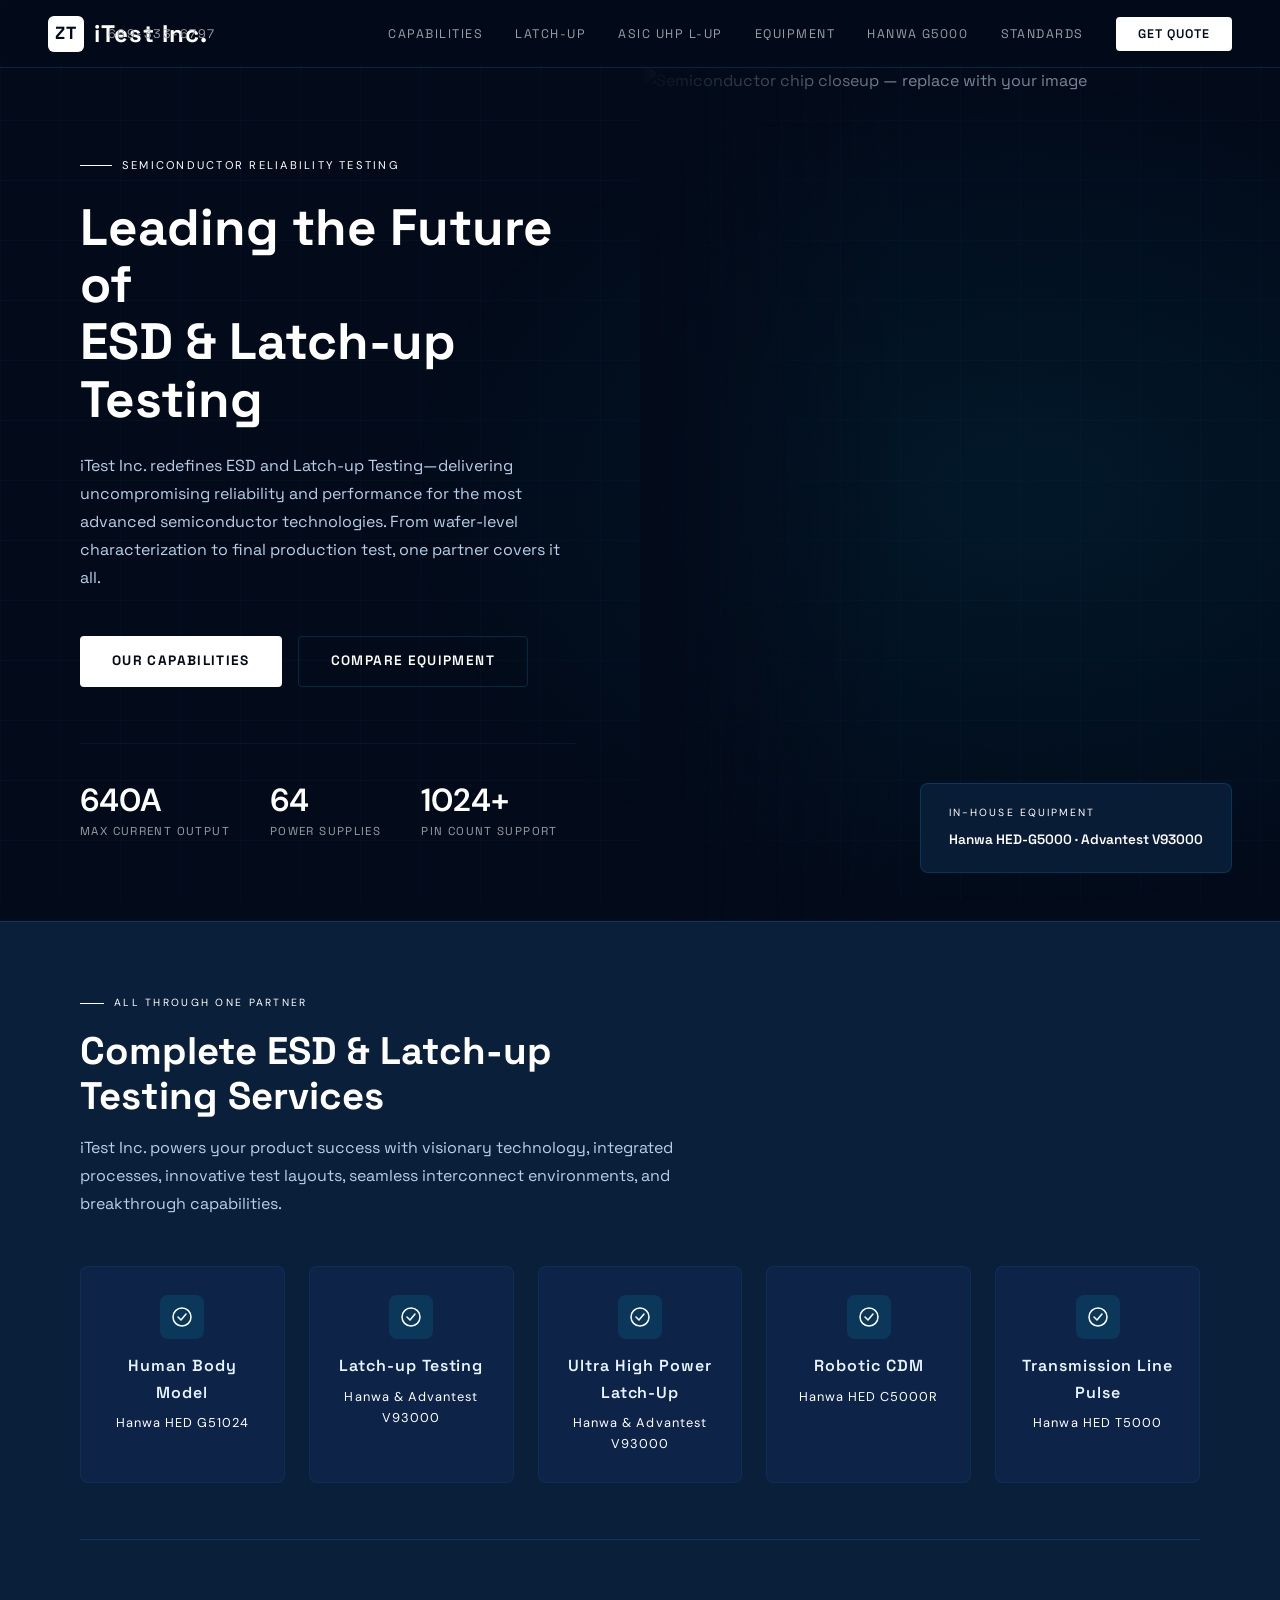
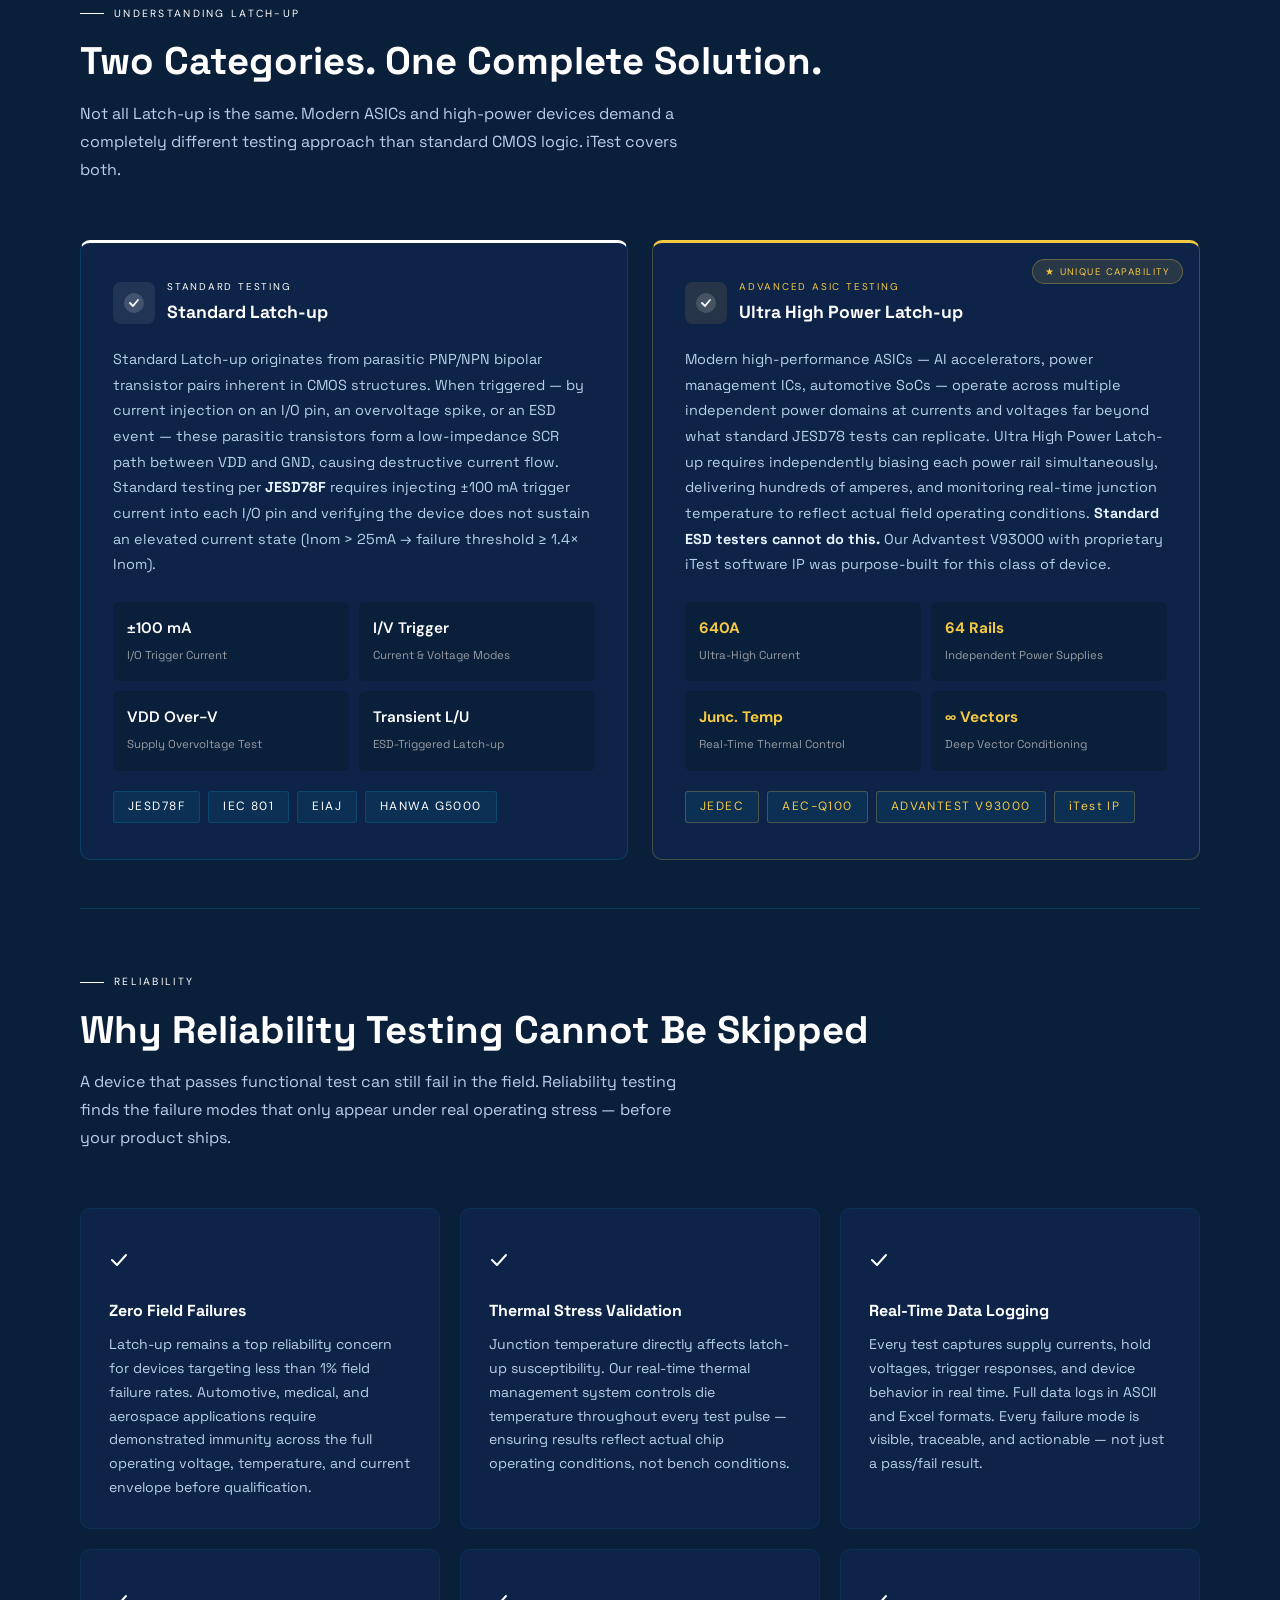
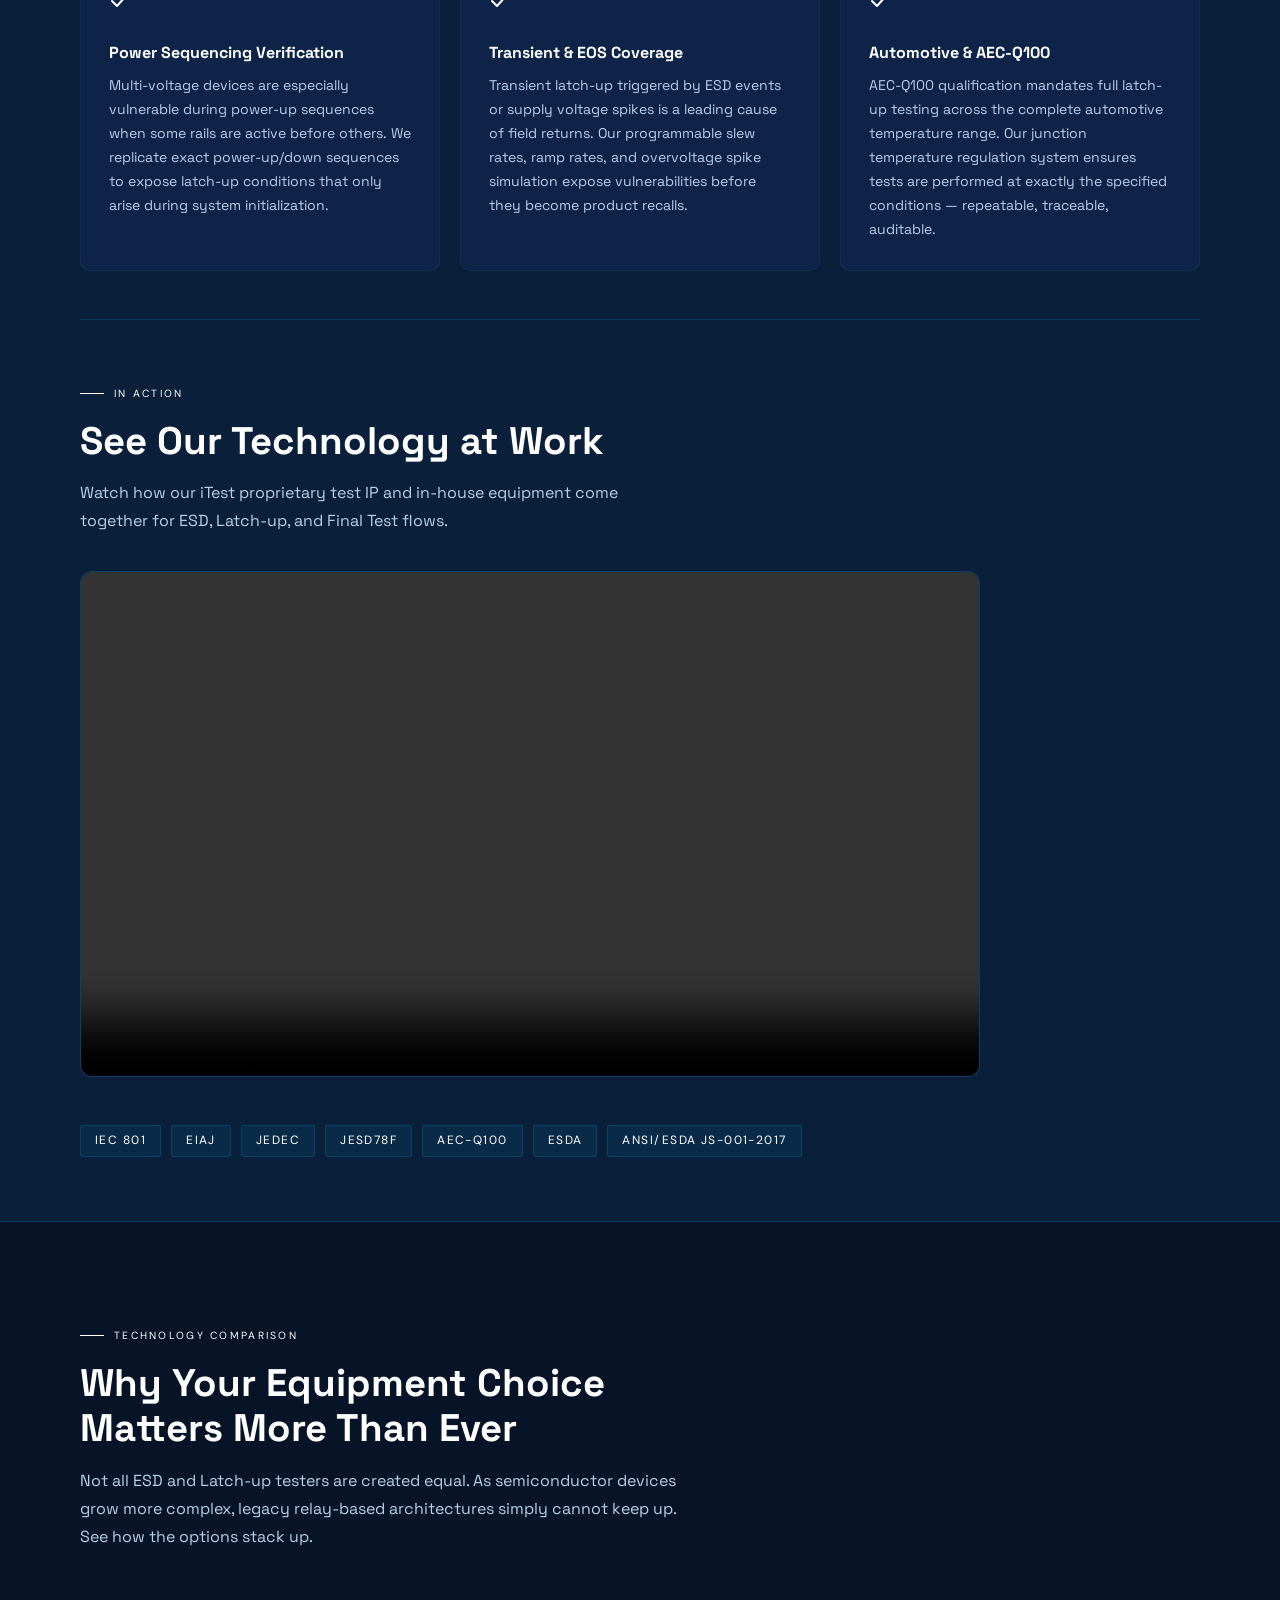
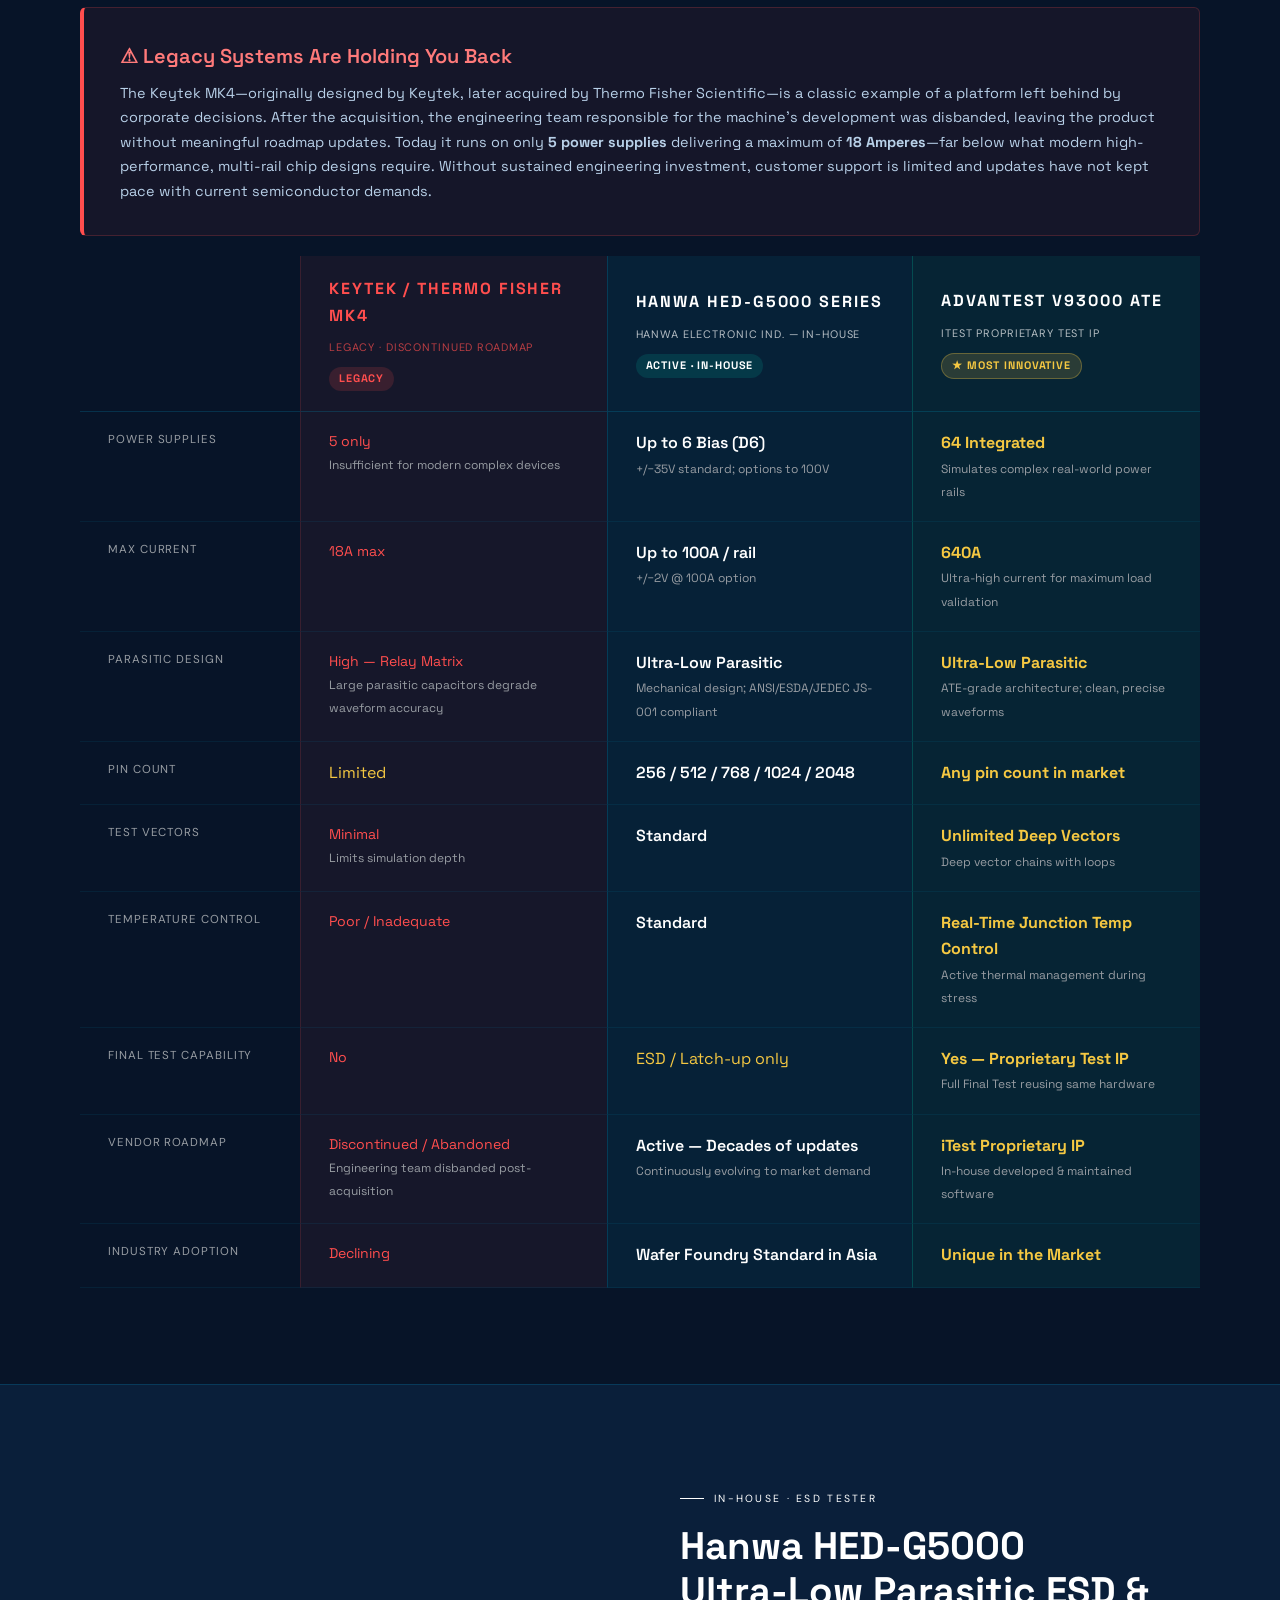
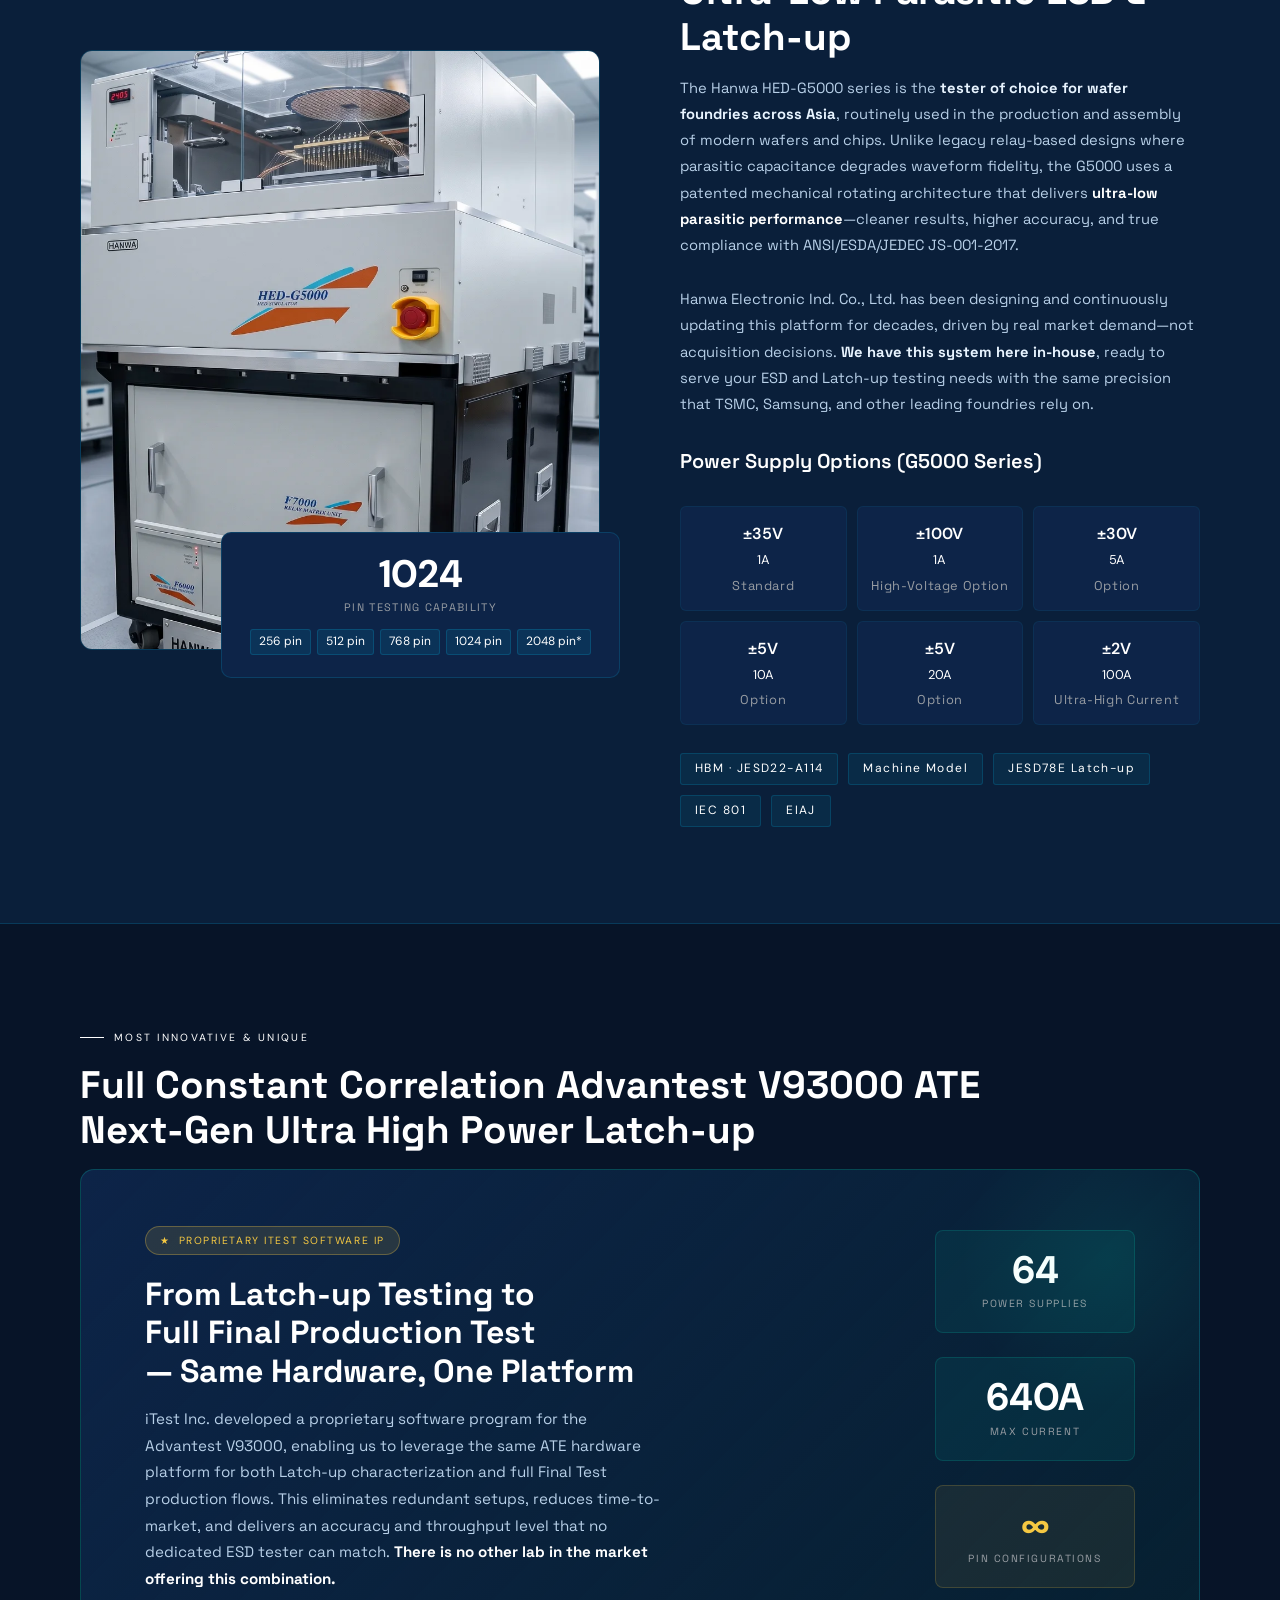
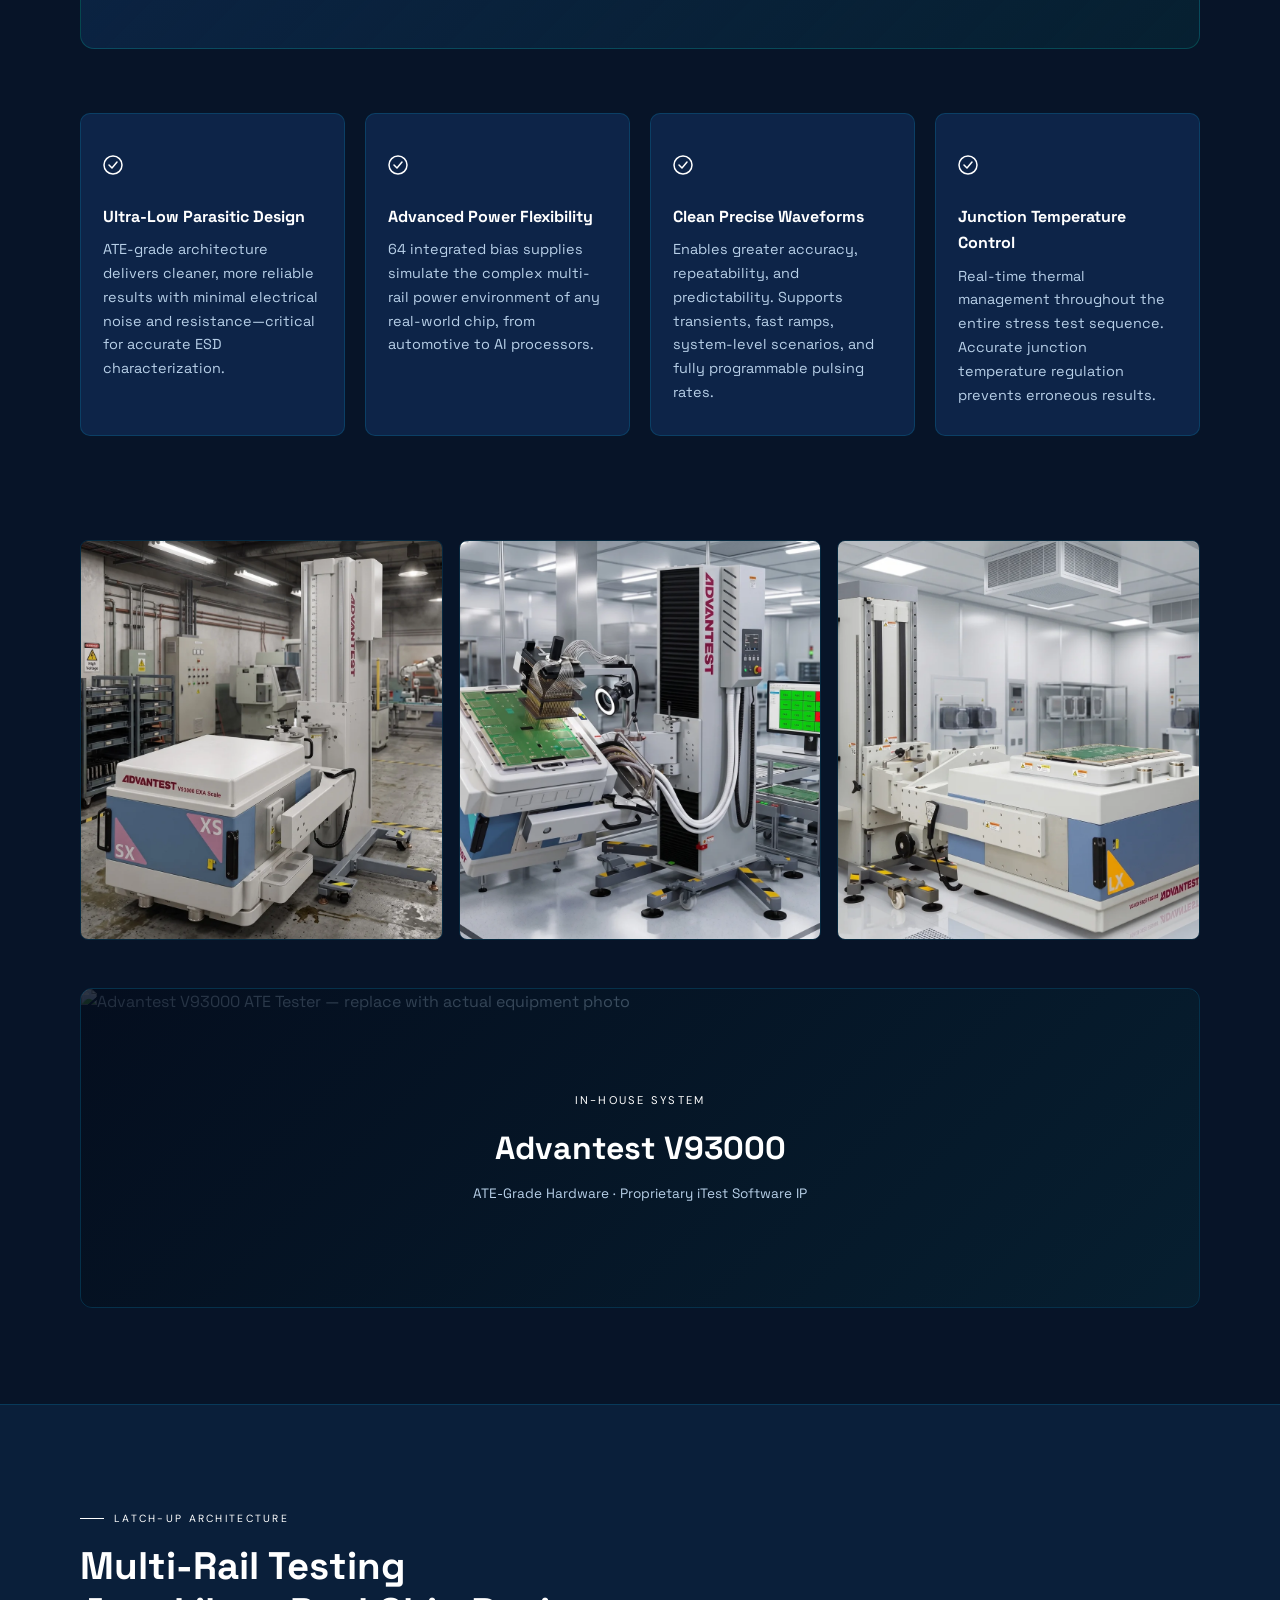
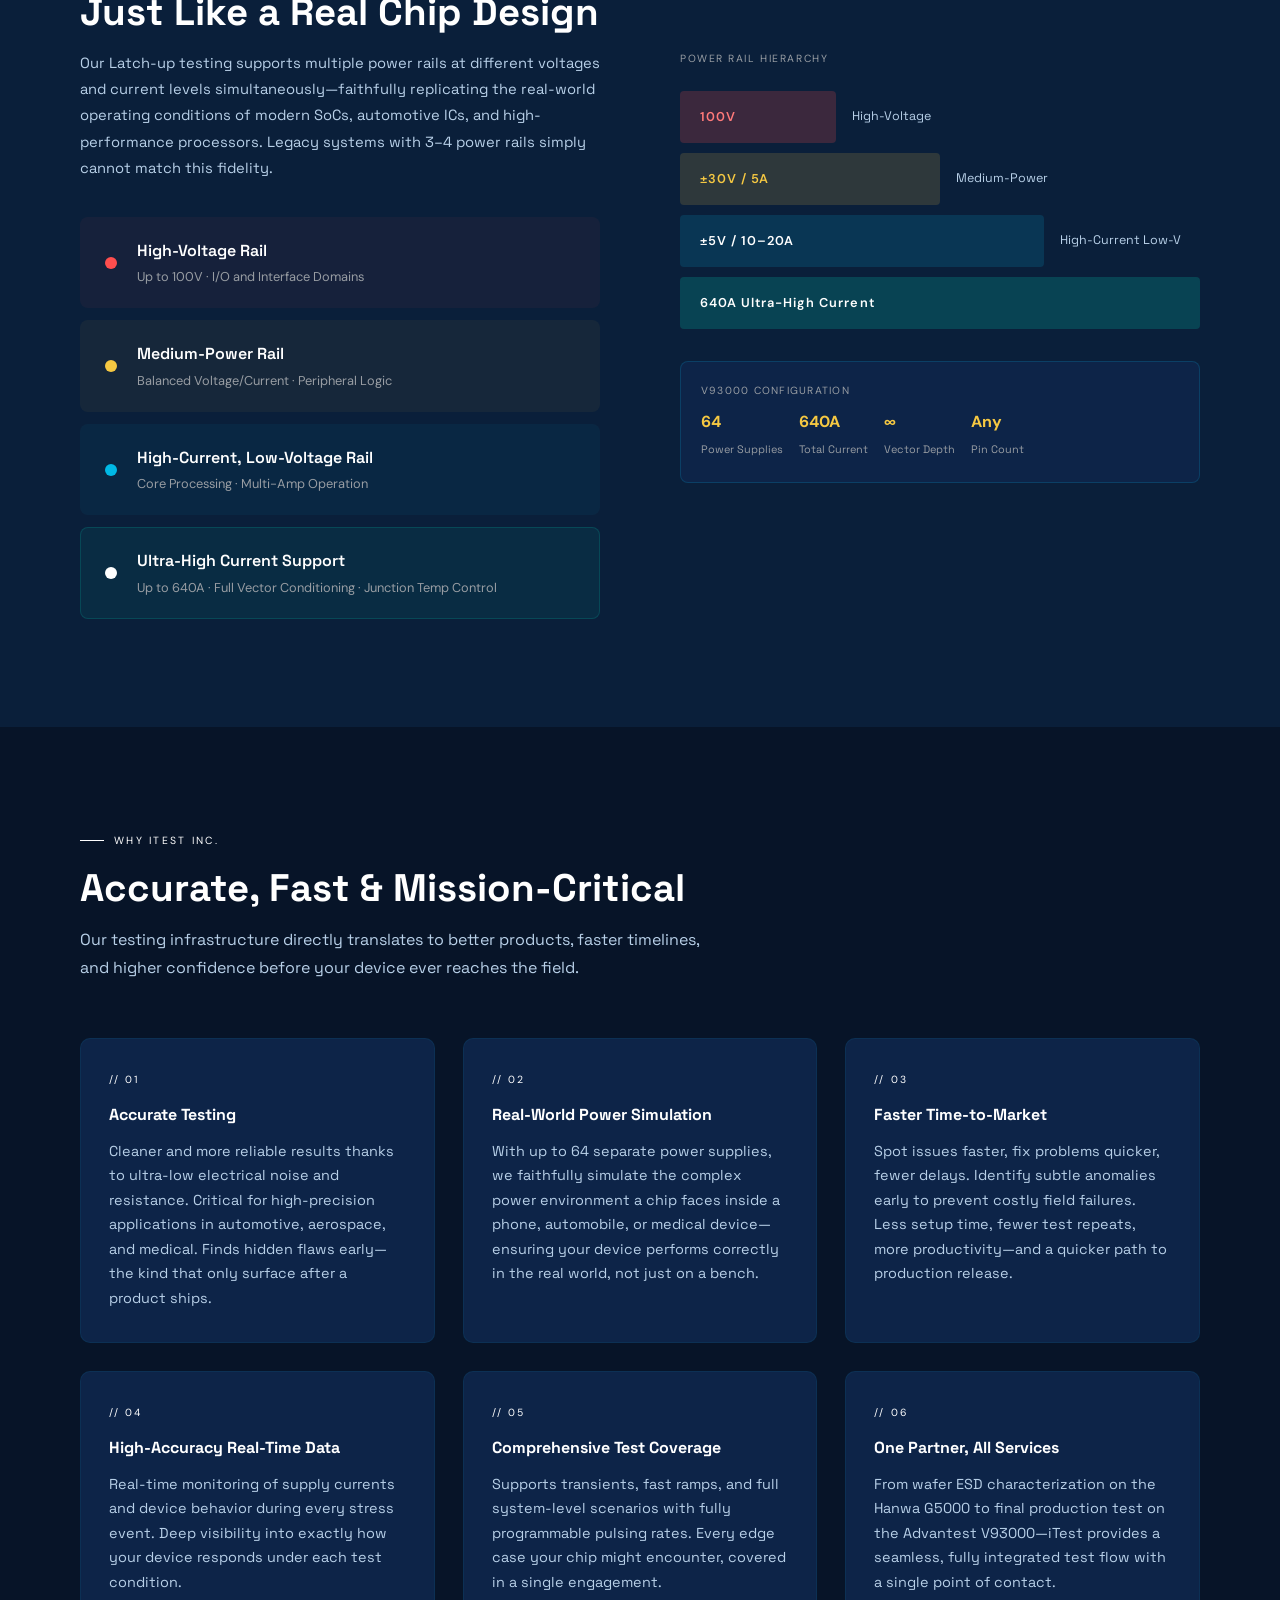
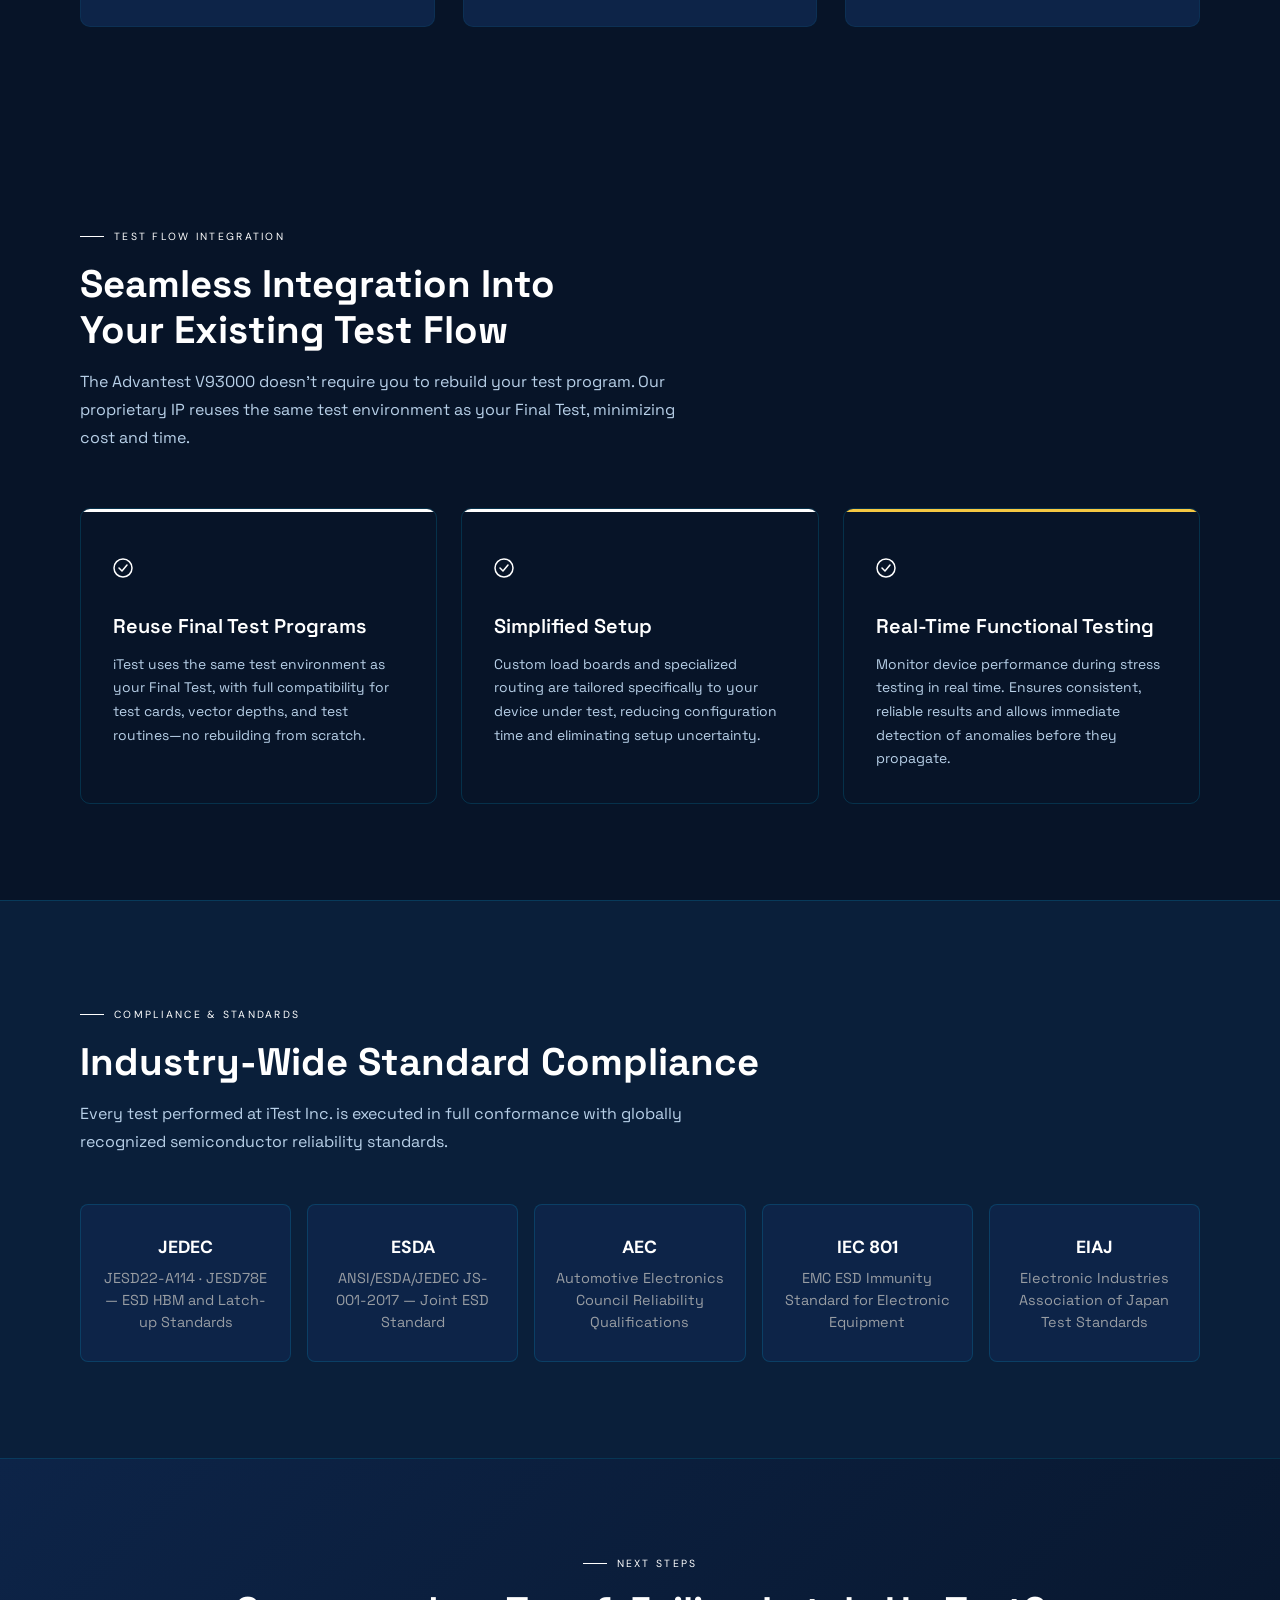
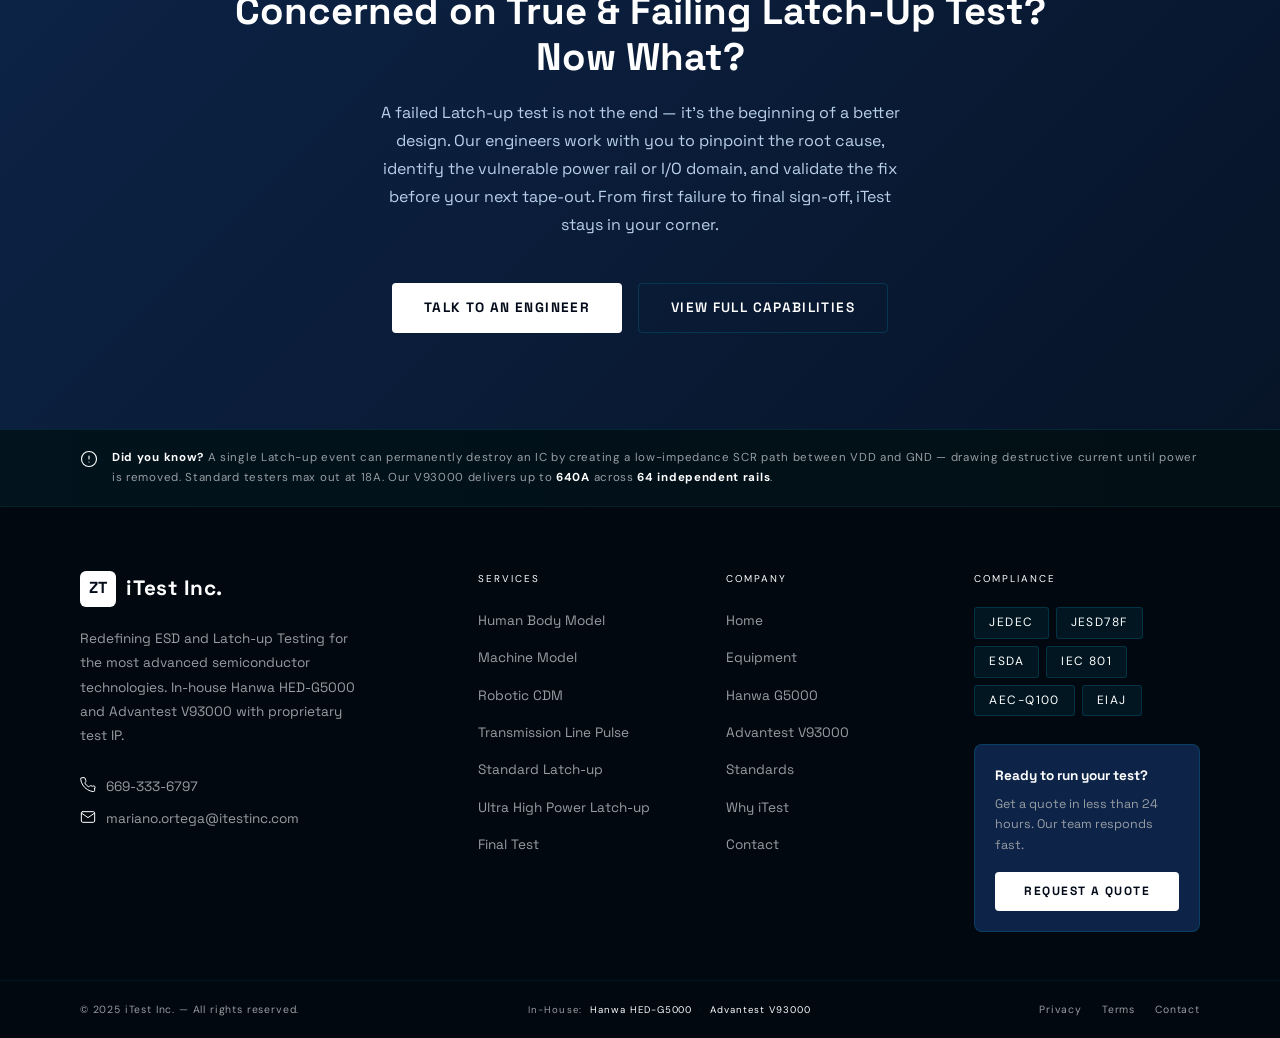
==== commit dc8d7a33: "ultra" ====
--- a/index.html
+++ b/index.html
@@ -28,9 +28,10 @@
 
       <li><a href="#capabilities">Capabilities</a></li>
       <li><a href="#latchup">Latch-Up</a></li>
+        <li><a href="#advantest">ASIC UHP L-UP</a></li>
       <li><a href="#equipment">Equipment</a></li>
       <li><a href="#hanwa">Hanwa G5000</a></li>
-      <li><a href="#advantest">V93000 ATE</a></li>
+    
       <li><a href="#standards">Standards</a></li>
       <li><a href="mailto:mariano.ortega@itestinc.com" class="nav-cta">Get Quote</a></li>
       
@@ -633,7 +634,7 @@
   <!-- ══ ADVANTEST V93000 SECTION ══ -->
   <section class="adv-section" id="advantest">
     <span class="section-label">Most Innovative &amp; Unique</span>
-    <h2>Full Constant Correlation Advantest V93000 ATE<br/><em>Next-Gen Latch-up & Final Test</em></h2>
+    <h2>Full Constant Correlation Advantest V93000 ATE<br/><em>Next-Gen Ultra High Power Latch-up</em></h2>
 
     <div class="adv-hero-banner fade-in">
       <div>
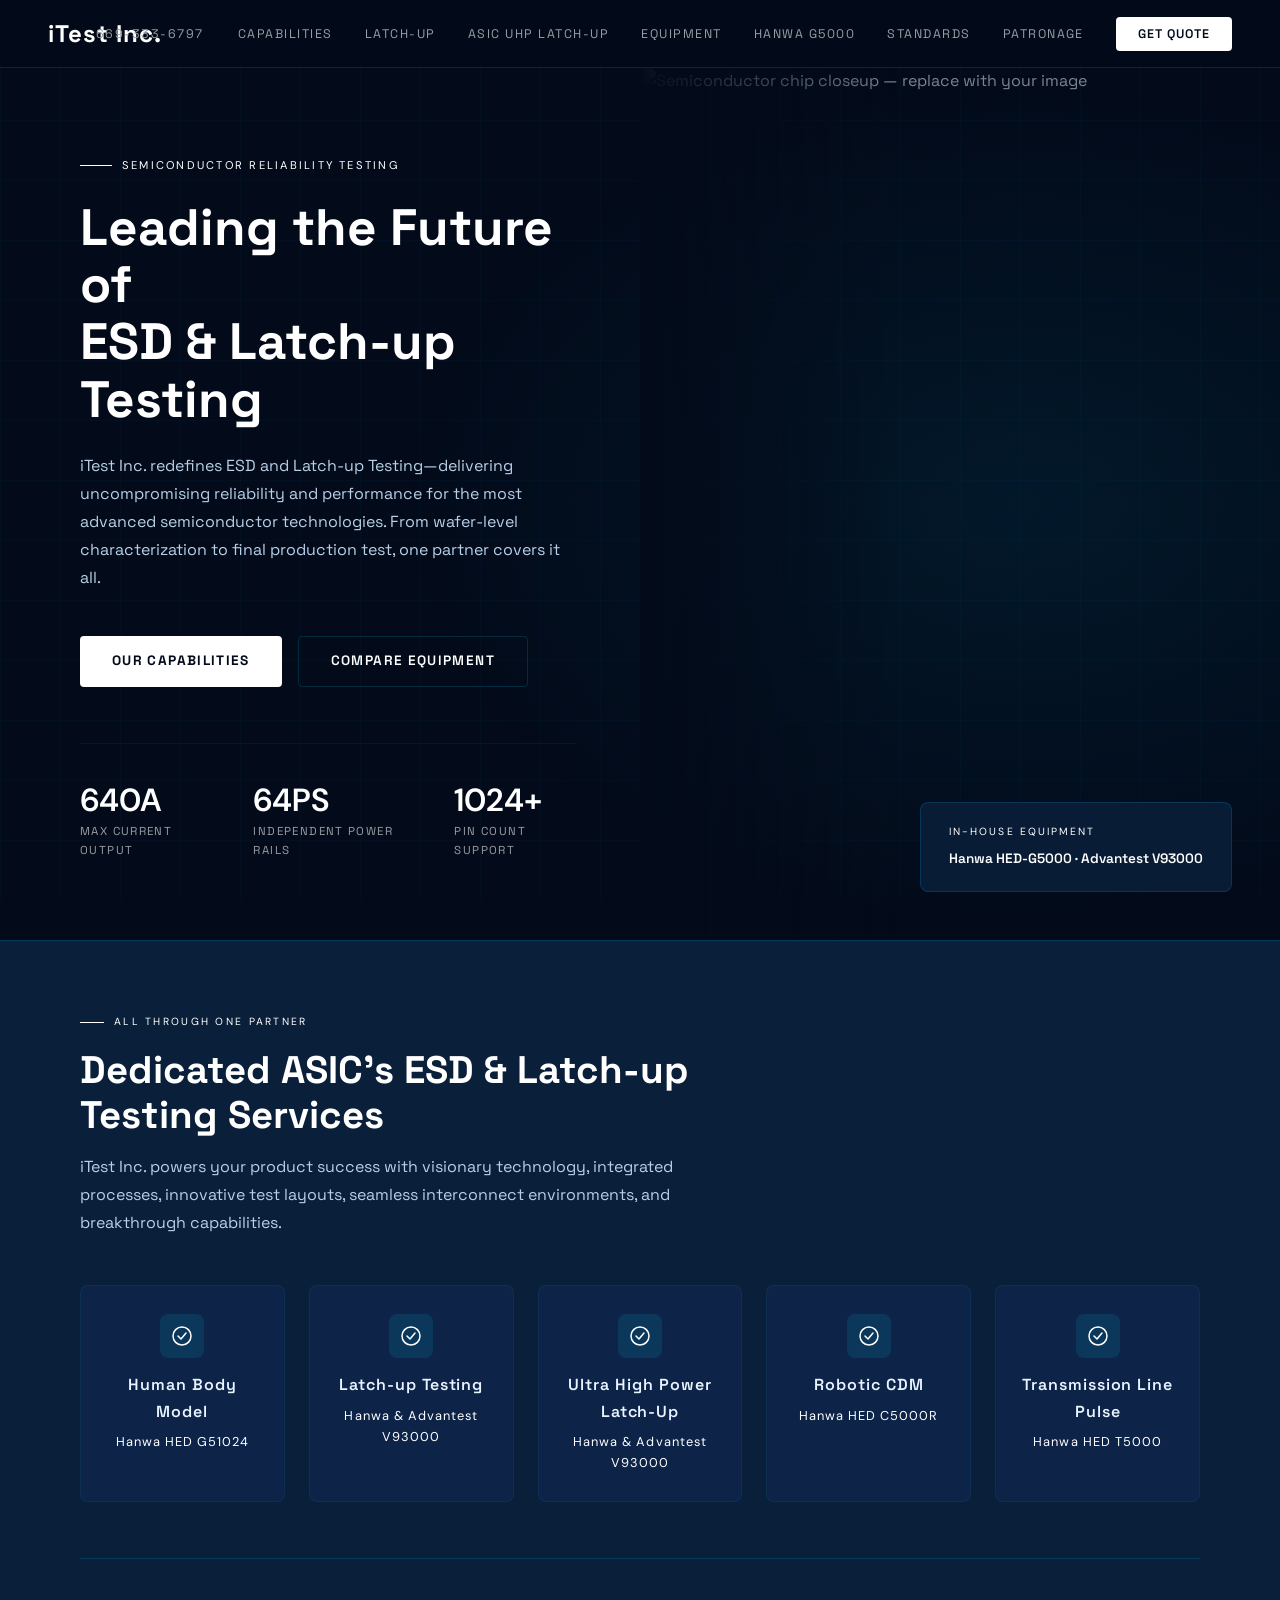
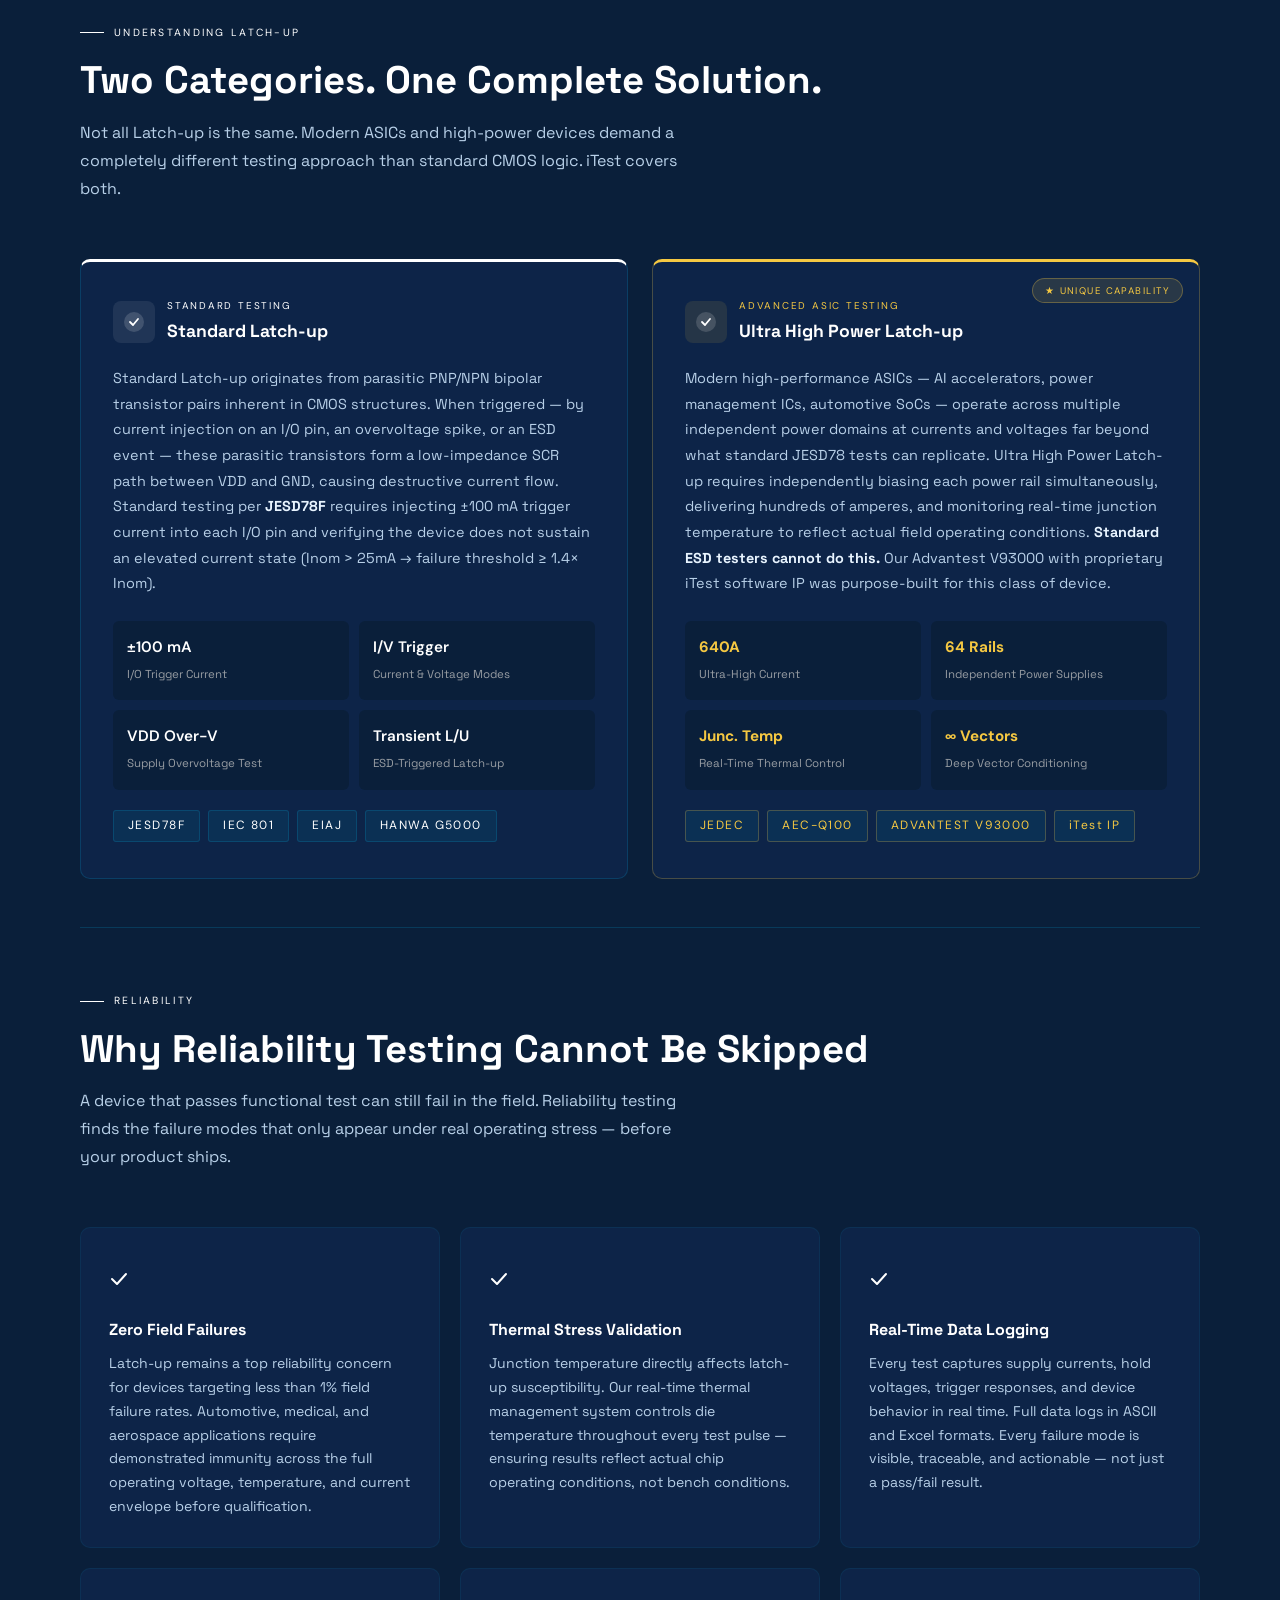
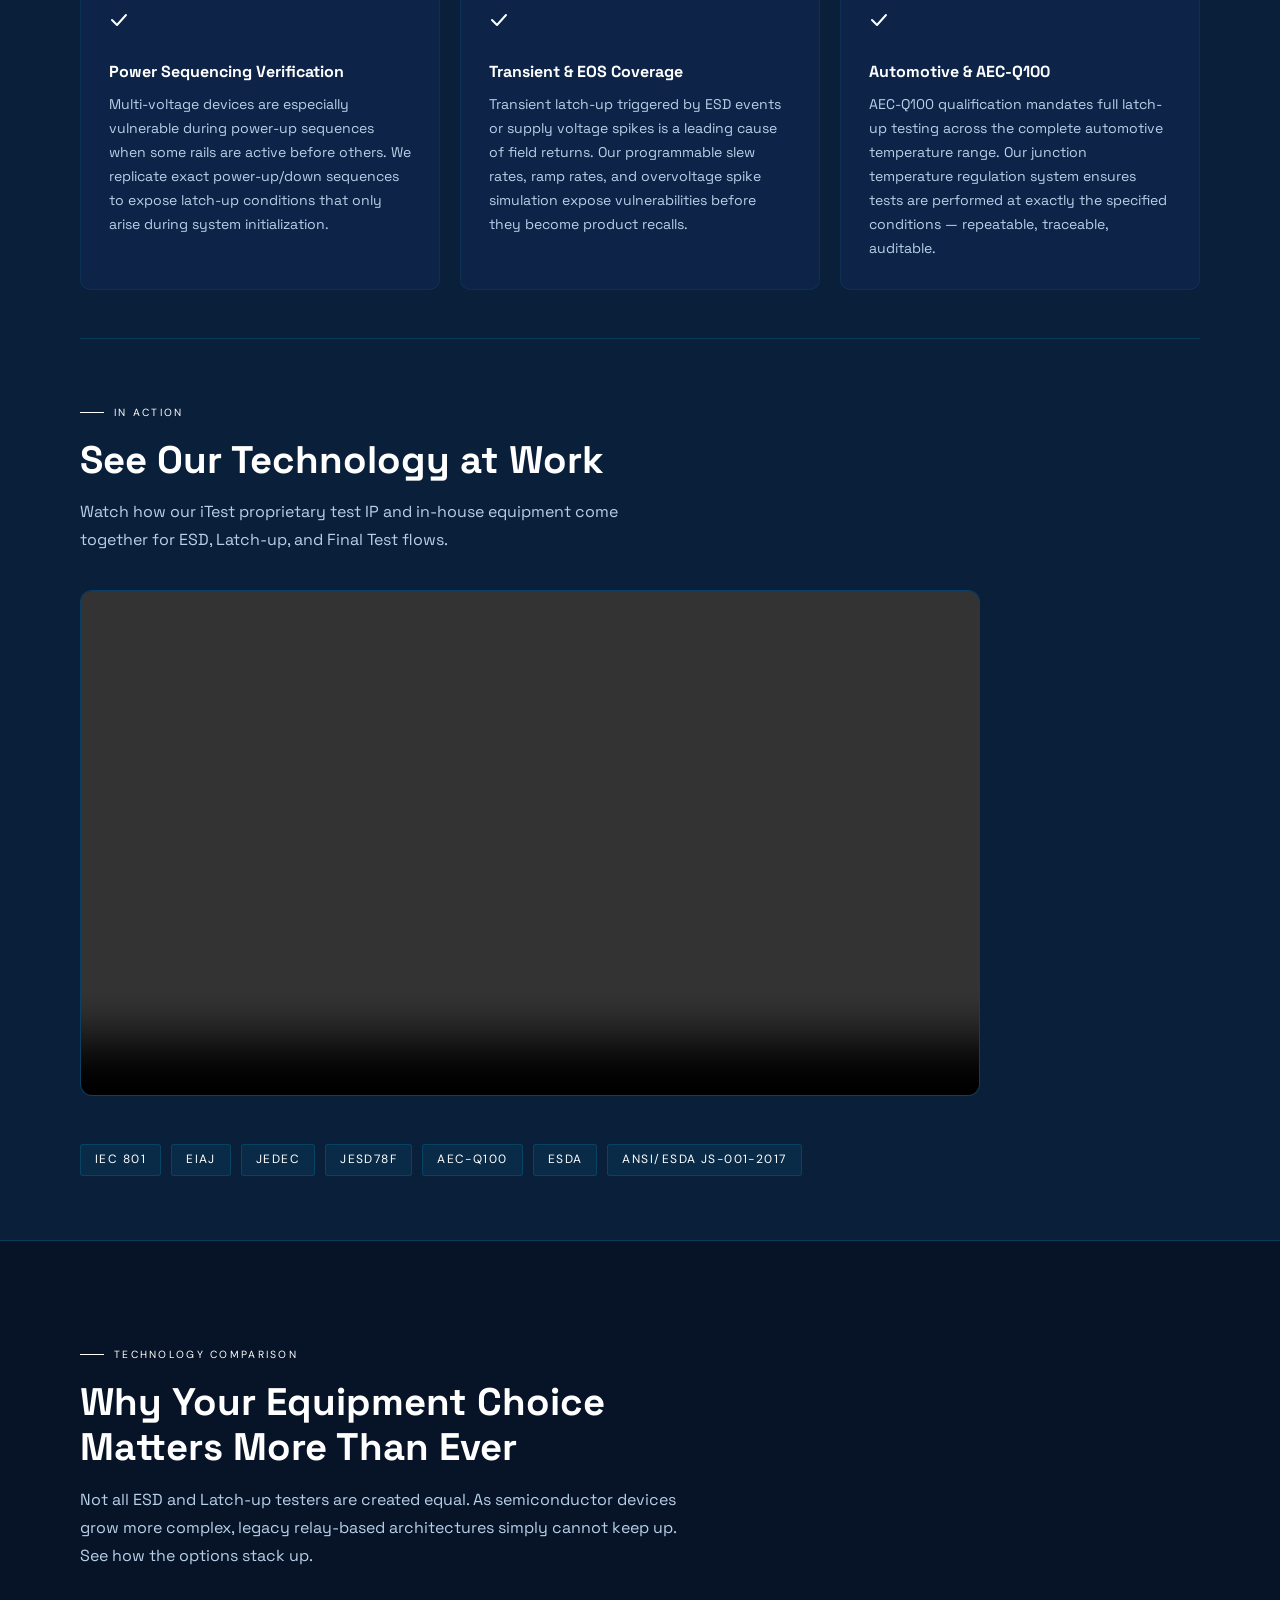
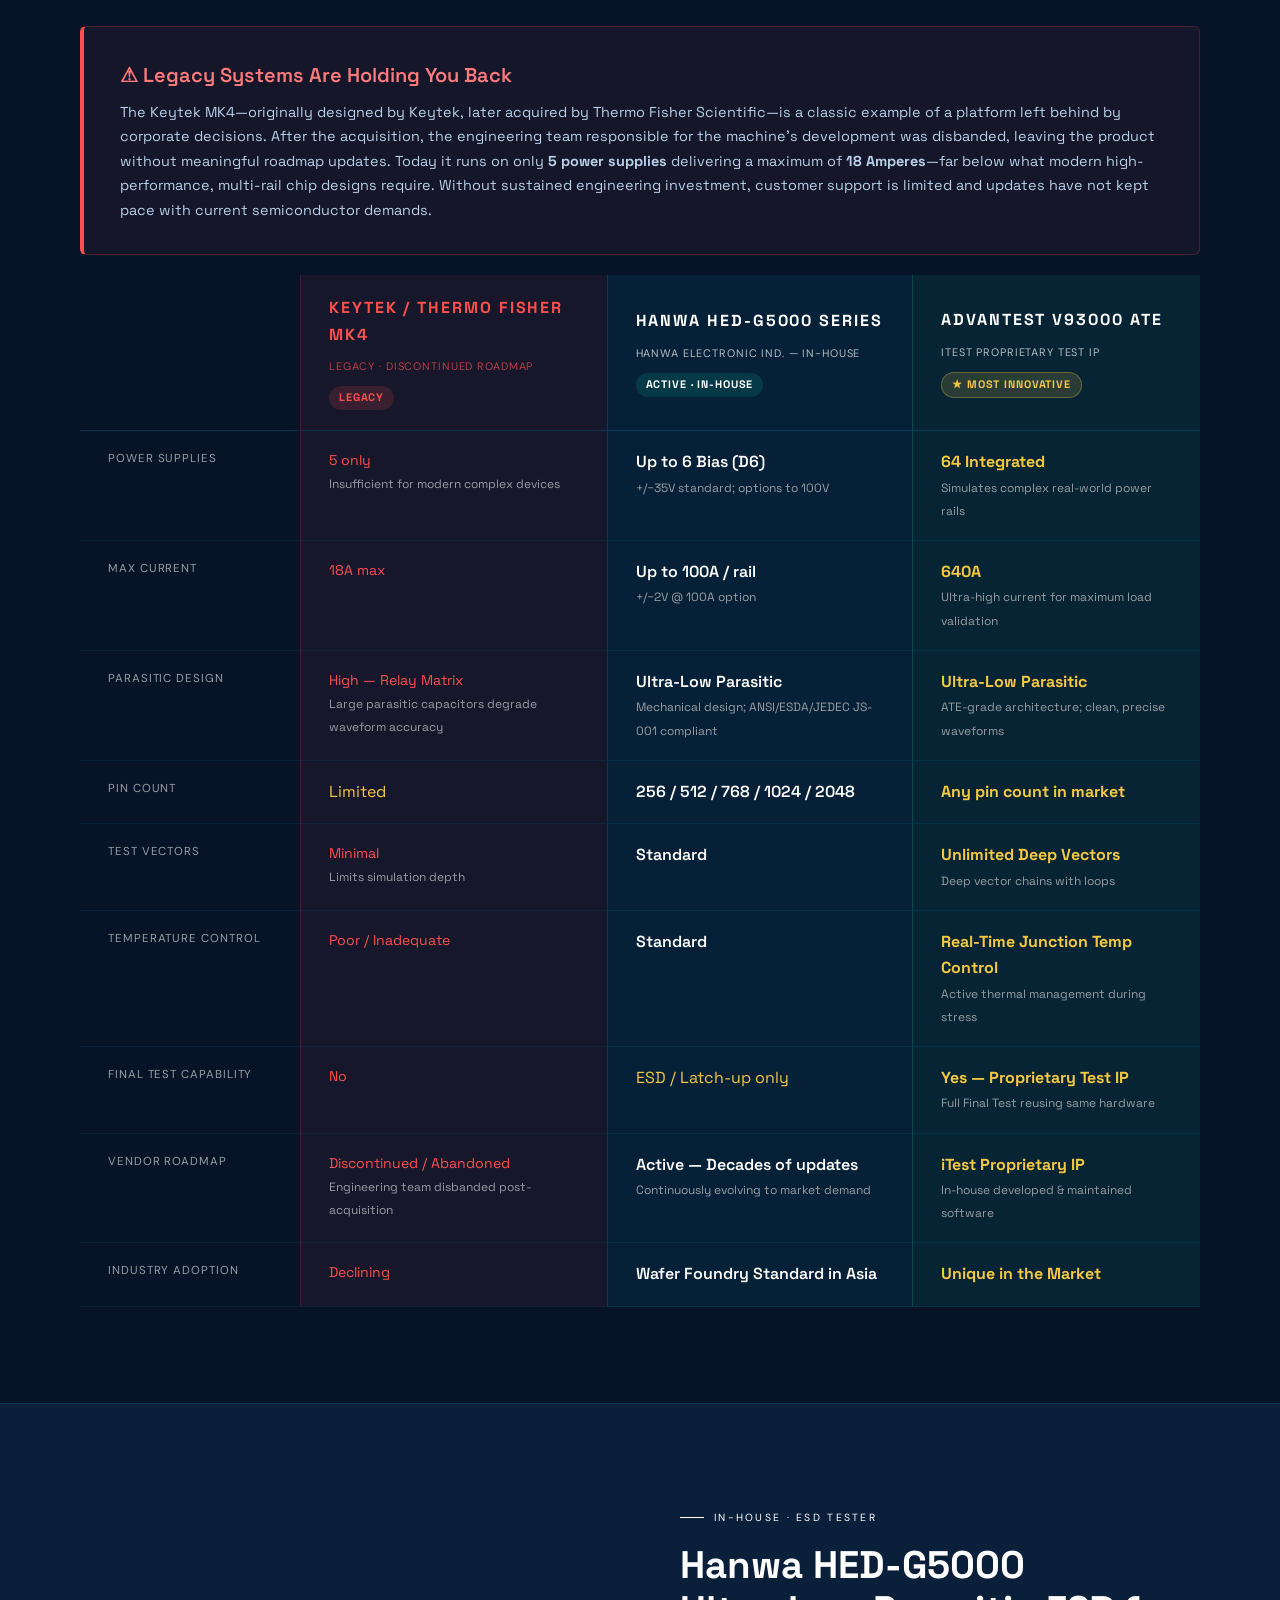
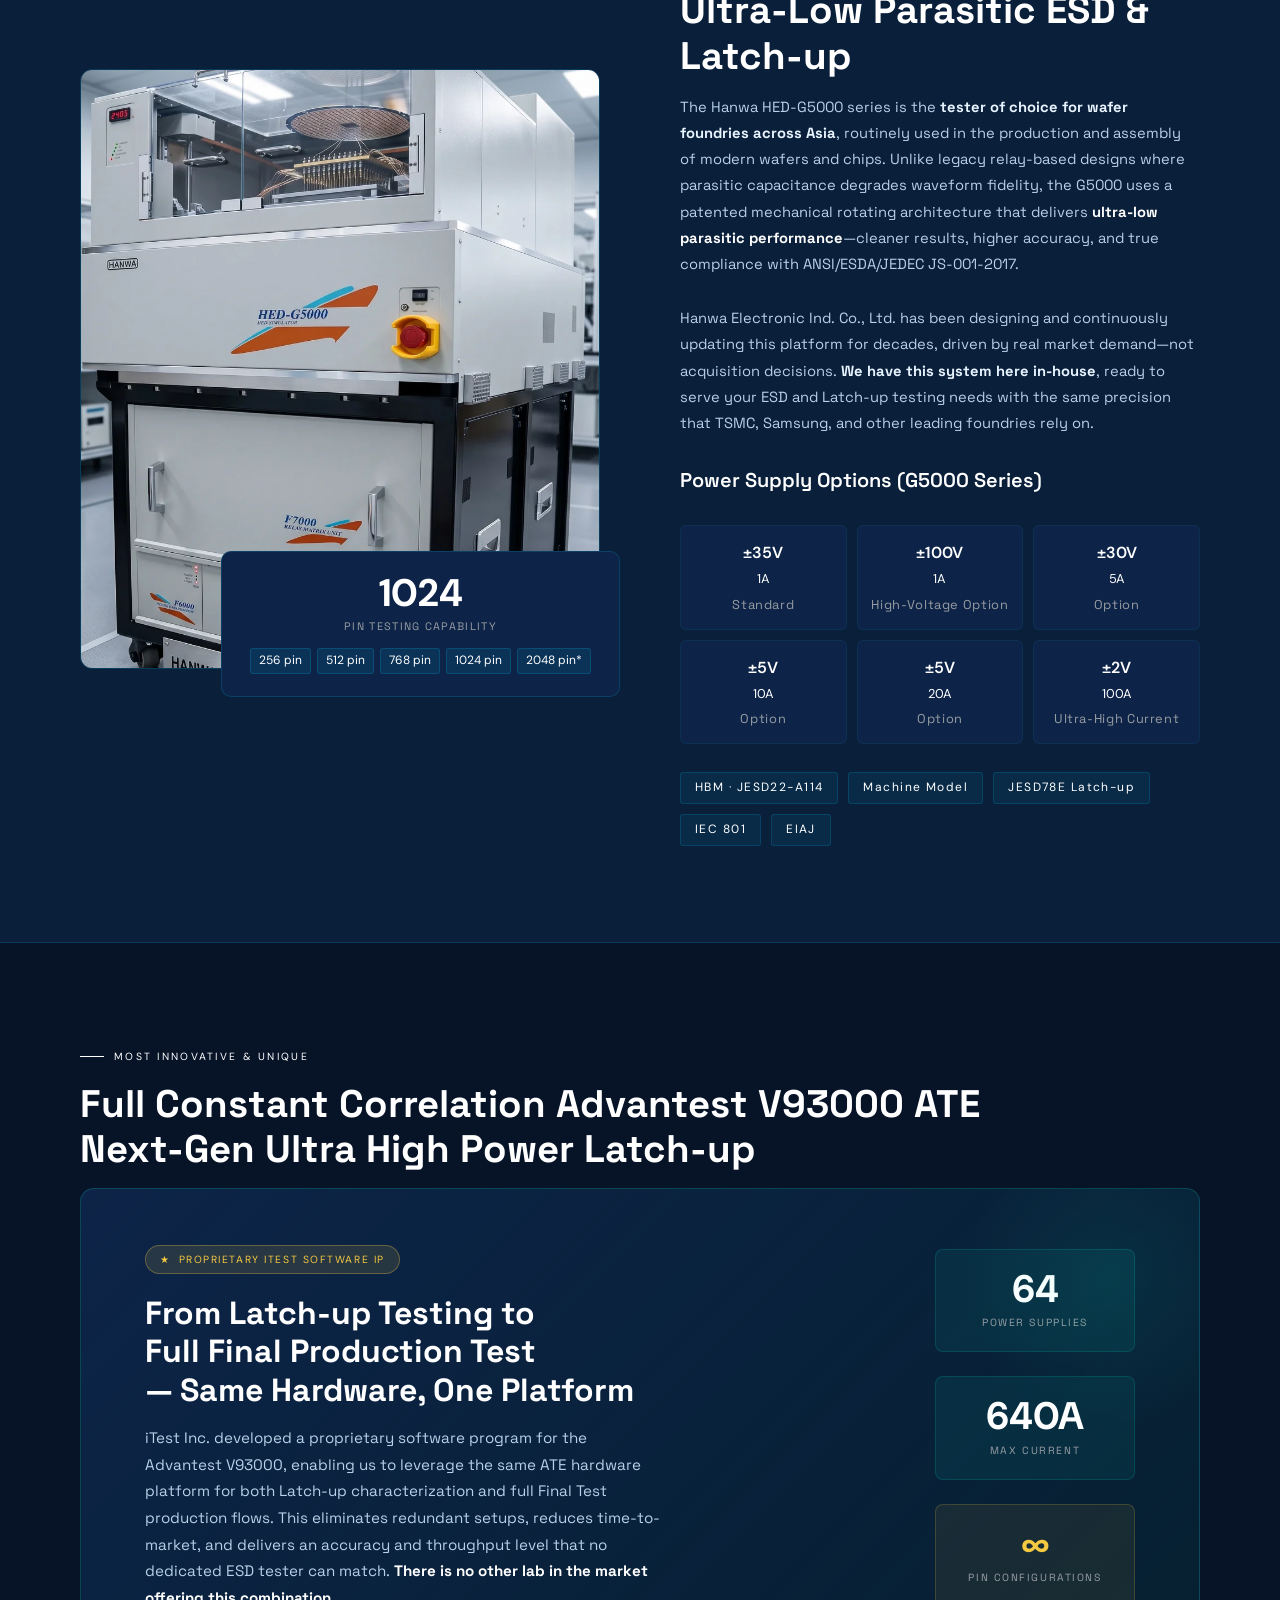
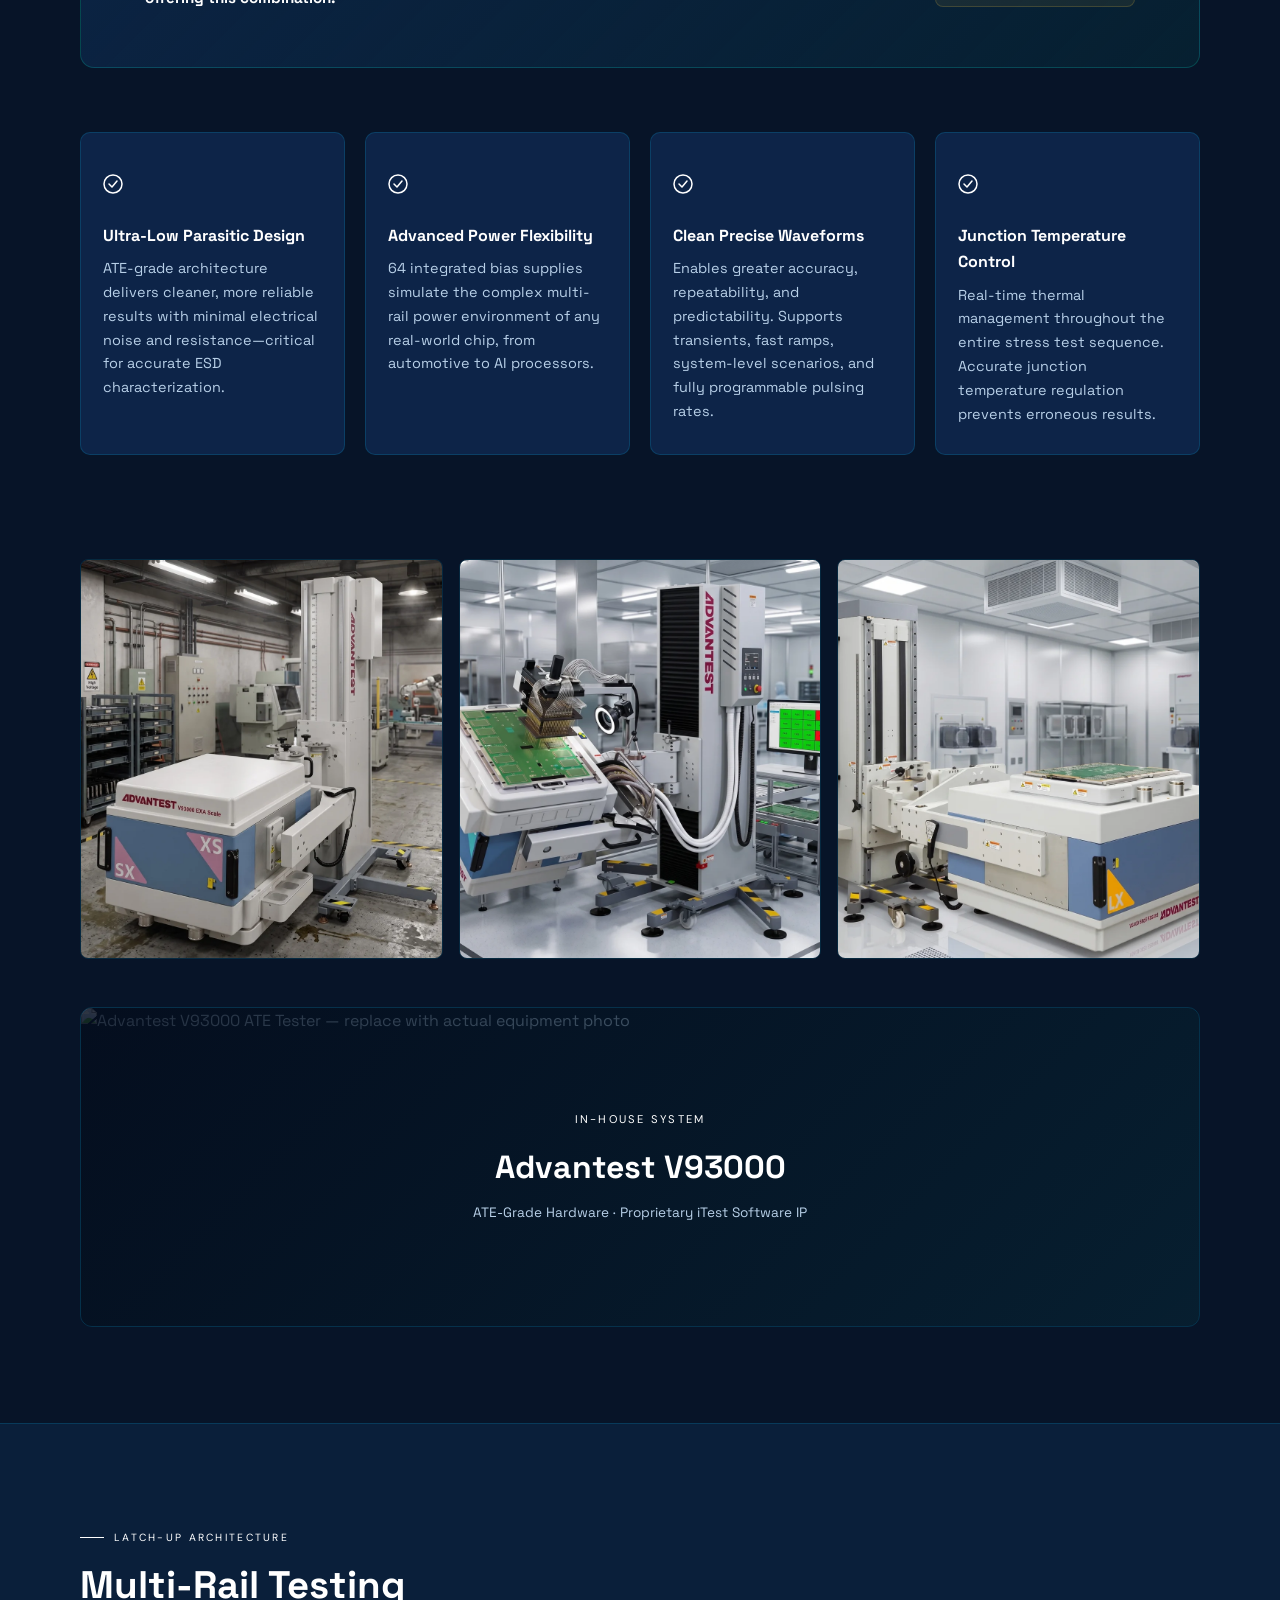
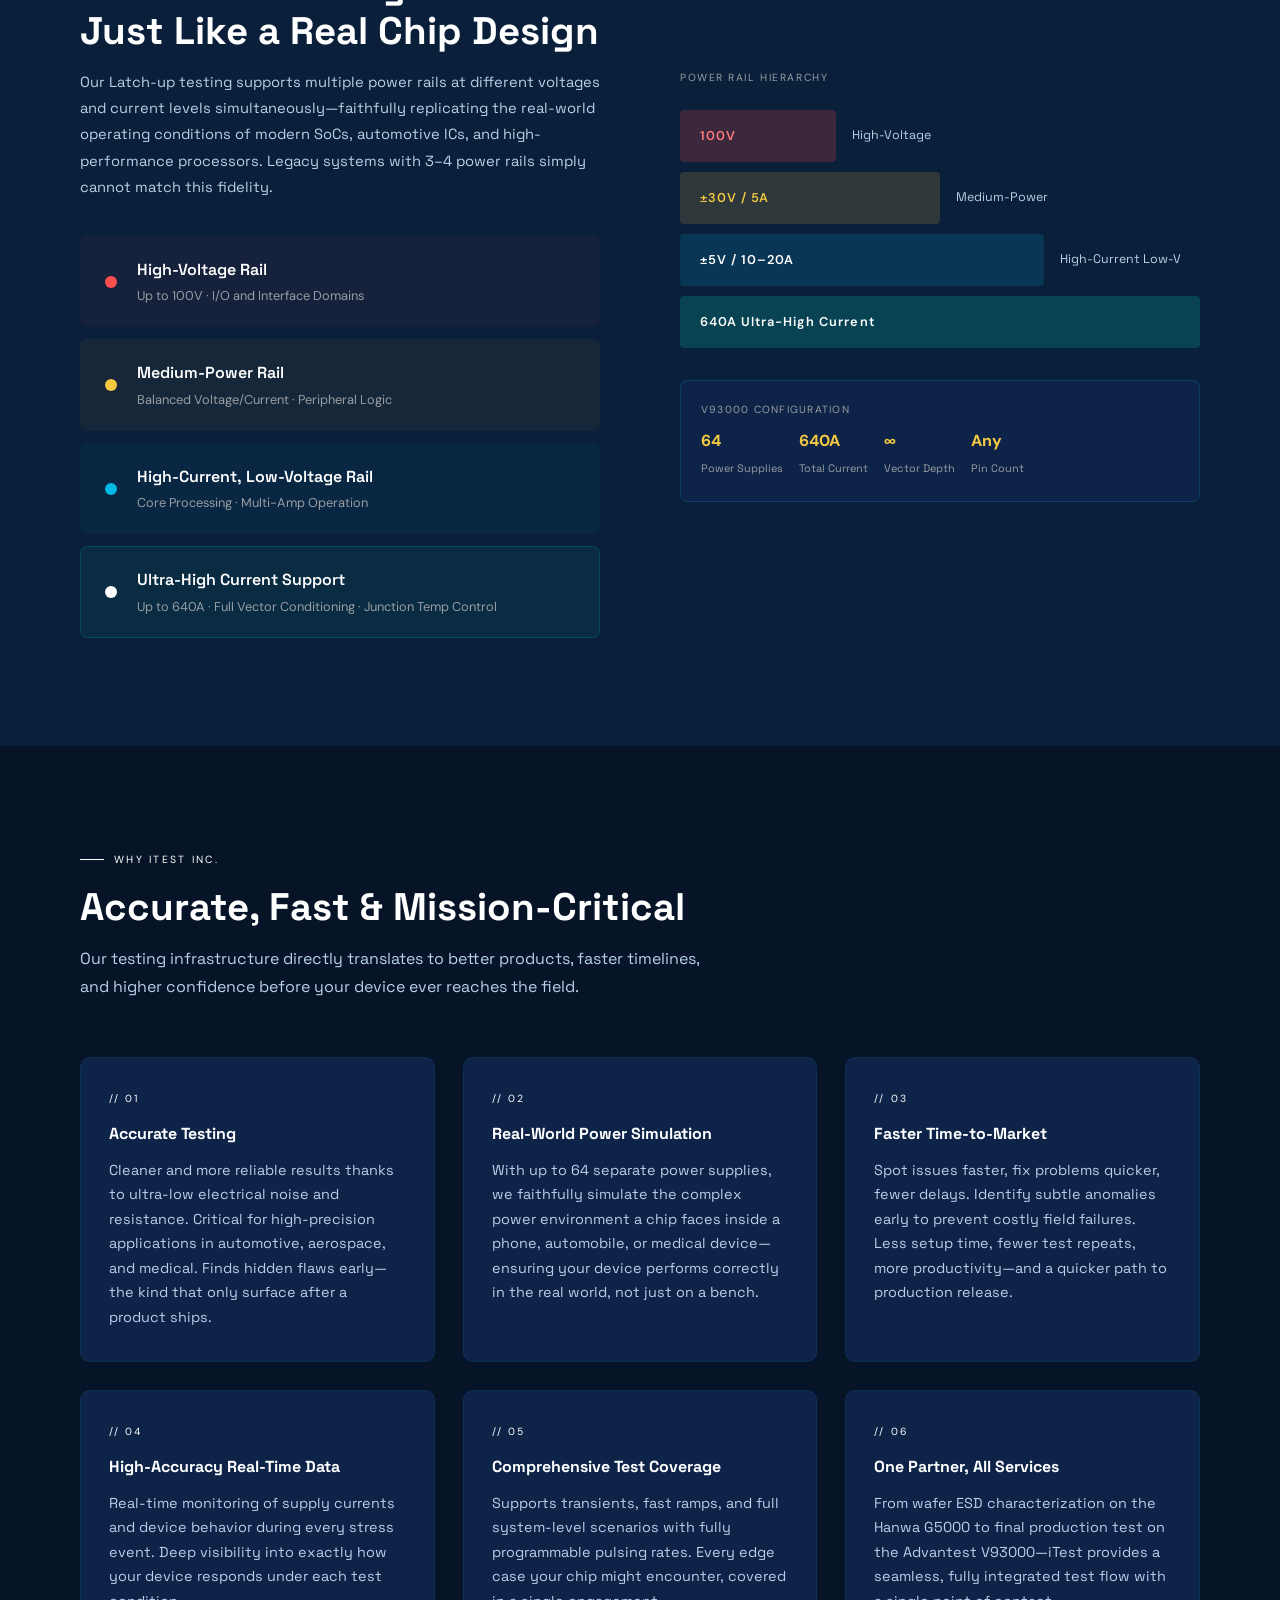
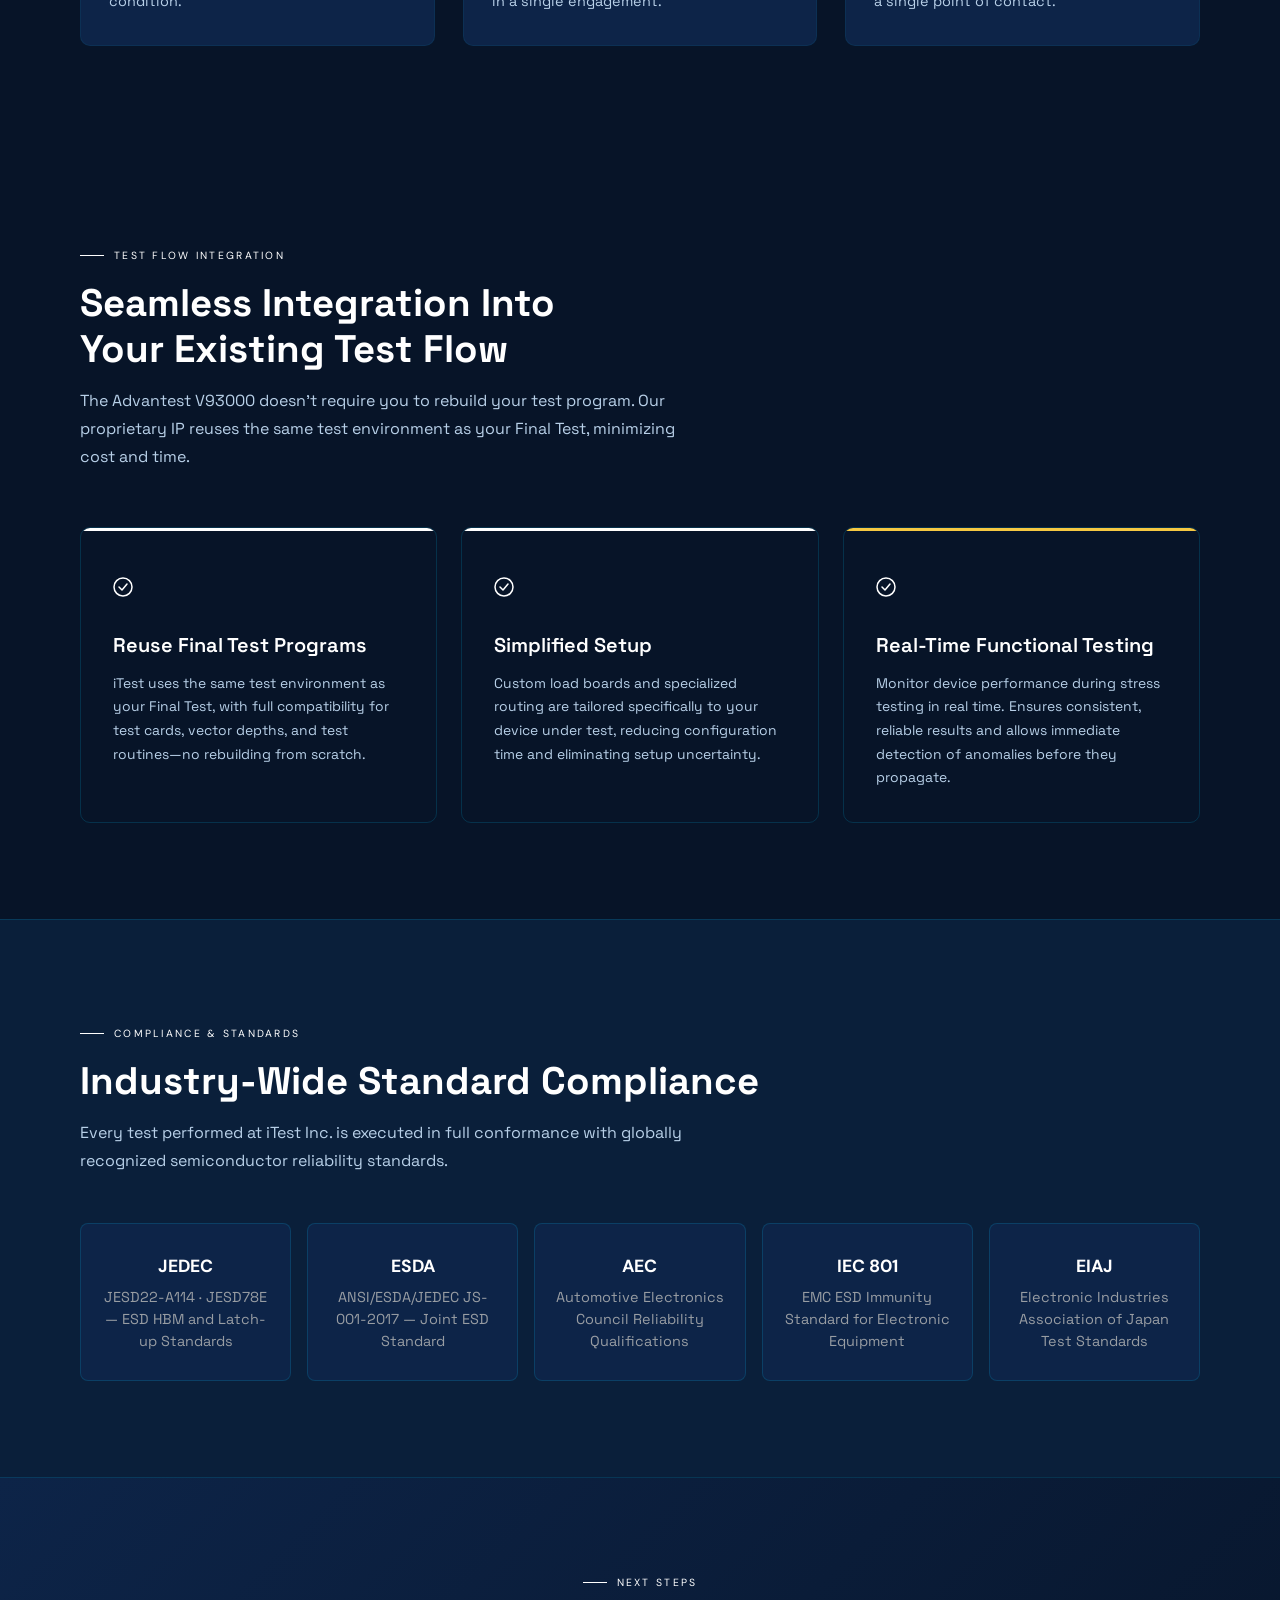
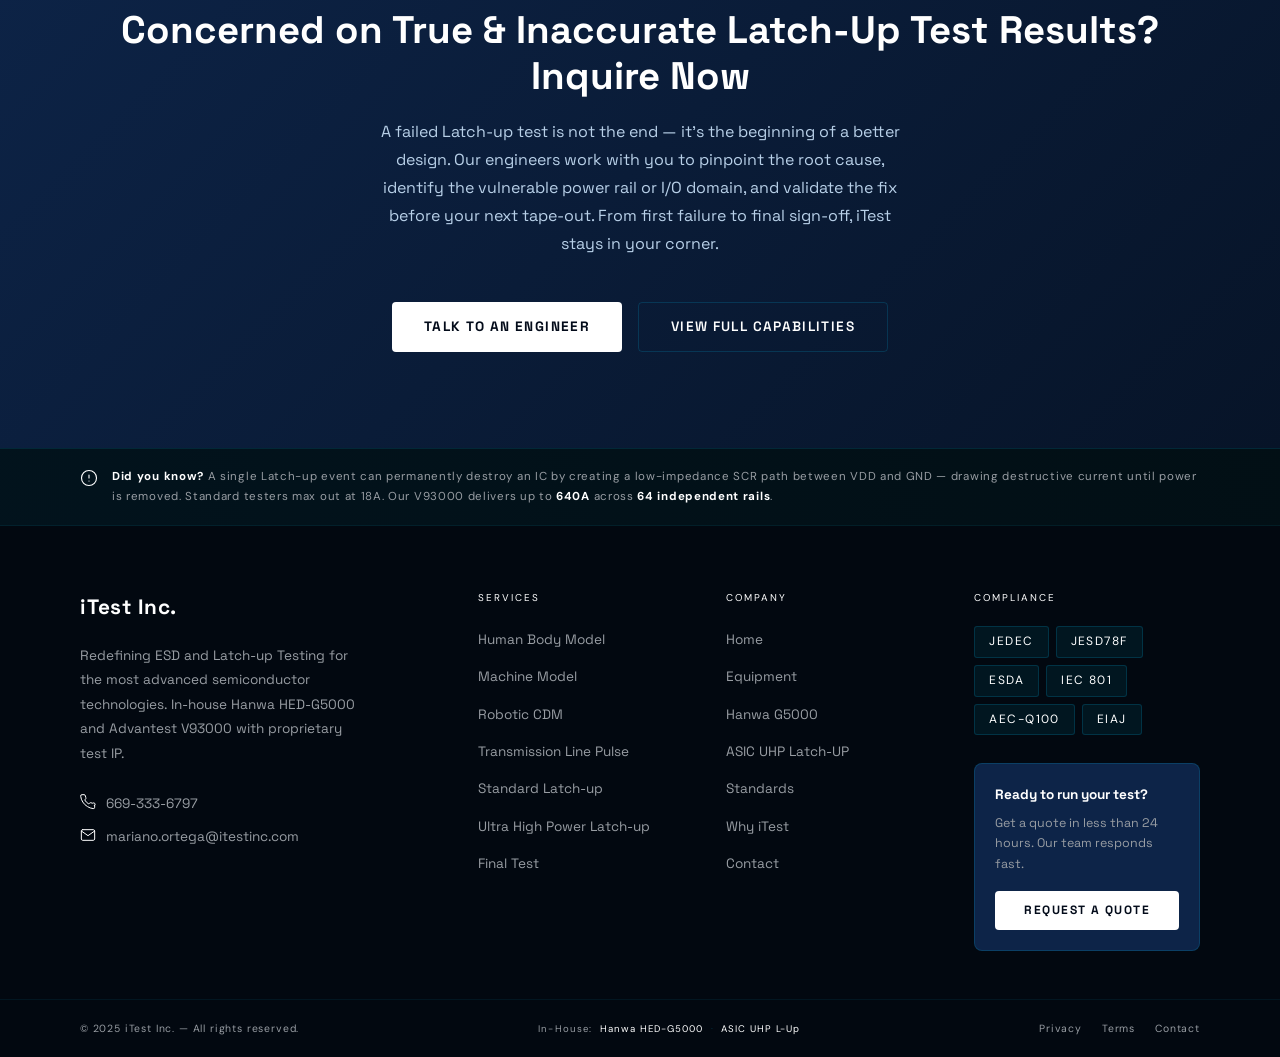
==== commit 68c2248e: "fila" ====
--- a/index.html
+++ b/index.html
@@ -17,22 +17,22 @@
   <!-- ══ NAV ══ -->
   <nav>
     <a class="nav-logo" href="#">
-      <div class="logo-icon">ZT</div>
+      
       iTest Inc.
       
     </a>
     <ul class="nav-links">
-    <li><a href="tel:+526693336797" style="margin-left:-190px">669-333-6797</a></li>
+    <li><a href="tel:+526693336797" style="margin-left:-100px">669-333-6797</a></li>
     </ul>
     <ul class="nav-links">
 
       <li><a href="#capabilities">Capabilities</a></li>
       <li><a href="#latchup">Latch-Up</a></li>
-        <li><a href="#advantest">ASIC UHP L-UP</a></li>
+        <li><a href="#advantest">ASIC UHP Latch-UP</a></li>
       <li><a href="#equipment">Equipment</a></li>
       <li><a href="#hanwa">Hanwa G5000</a></li>
-    
       <li><a href="#standards">Standards</a></li>
+      <li><a href="/patronage.html">Patronage</a></li>
       <li><a href="mailto:mariano.ortega@itestinc.com" class="nav-cta">Get Quote</a></li>
       
     </ul>
@@ -56,8 +56,8 @@
           <span class="hero-stat-label">Max Current Output</span>
         </div>
         <div>
-          <span class="hero-stat-num">64</span>
-          <span class="hero-stat-label">Power Supplies</span>
+            <span class="hero-stat-num">64PS</span>
+          <span class="hero-stat-label">Independent Power Rails </span>
         </div>
         <div>
           <span class="hero-stat-num">1024+</span>
@@ -84,7 +84,7 @@
 
   <!-- HEADER -->
   <span class="section-label">All Through One Partner</span>
-  <h2>Complete ESD &amp; Latch-up<br/>Testing Services</h2>
+  <h2>Dedicated ASIC’s ESD &amp; Latch-up<br/>Testing Services</h2>
   <p class="section-intro" style="margin-bottom:0;">
     iTest Inc. powers your product success with visionary technology, integrated processes,
     innovative test layouts, seamless interconnect environments, and breakthrough capabilities.
@@ -903,7 +903,7 @@
   <!-- ══ CTA ══ -->
  <section class="cta-section" id="contact">
   <span class="section-label" style="display:flex;justify-content:center;">Next Steps</span>
-  <h2>Concerned on True & Failing Latch-Up Test?<br/><em>Now What?</em></h2>
+  <h2>Concerned on True & Inaccurate Latch-Up Test Results?<br/><em>Inquire Now</em></h2>
   <p>
     A failed Latch-up test is not the end — it's the beginning of a better design.
     Our engineers work with you to pinpoint the root cause, identify the vulnerable
@@ -943,7 +943,7 @@
     <!-- COL 1 — Brand -->
     <div class="footer-brand">
       <a href="#" class="footer-logo">
-        <div class="footer-logo-icon">ZT</div>
+    
         <span class="footer-logo-name">iTest Inc.</span>
       </a>
       <p class="footer-brand-desc">
@@ -997,7 +997,7 @@
         <li><a href="#home"       class="footer-nav-link">Home</a></li>
         <li><a href="#equipment"  class="footer-nav-link">Equipment</a></li>
         <li><a href="#hanwa"      class="footer-nav-link">Hanwa G5000</a></li>
-        <li><a href="#advantest"  class="footer-nav-link">Advantest V93000</a></li>
+        <li><a href="#advantest"  class="footer-nav-link">ASIC UHP Latch-UP</a></li>
         <li><a href="#standards"  class="footer-nav-link">Standards</a></li>
         <li><a href="#benefits"   class="footer-nav-link">Why iTest</a></li>
         <li><a href="mailto:mariano.ortega@itestinc.com"    class="footer-nav-link">Contact</a></li>
@@ -1031,7 +1031,7 @@
       <span class="footer-eq-label">In-House:</span>
       <span class="footer-eq-name">Hanwa HED-G5000</span>
       <span class="footer-eq-dot">·</span>
-      <span class="footer-eq-name">Advantest V93000</span>
+      <span class="footer-eq-name">ASIC UHP L-Up</span>
     </div>
     <div class="footer-legal">
       <a href="#" class="footer-legal-link">Privacy</a>
@@ -1074,7 +1074,7 @@
     setTimeout(() => {
       const nums = document.querySelectorAll('.hero-stat-num');
       if (nums[0]) animateNum(nums[0], 640, 'A');
-      if (nums[1]) animateNum(nums[1], 64, '');
+      if (nums[1]) animateNum(nums[1], 64, 'PS');
       if (nums[2]) animateNum(nums[2], 1024, '+');
     }, 400);
   });
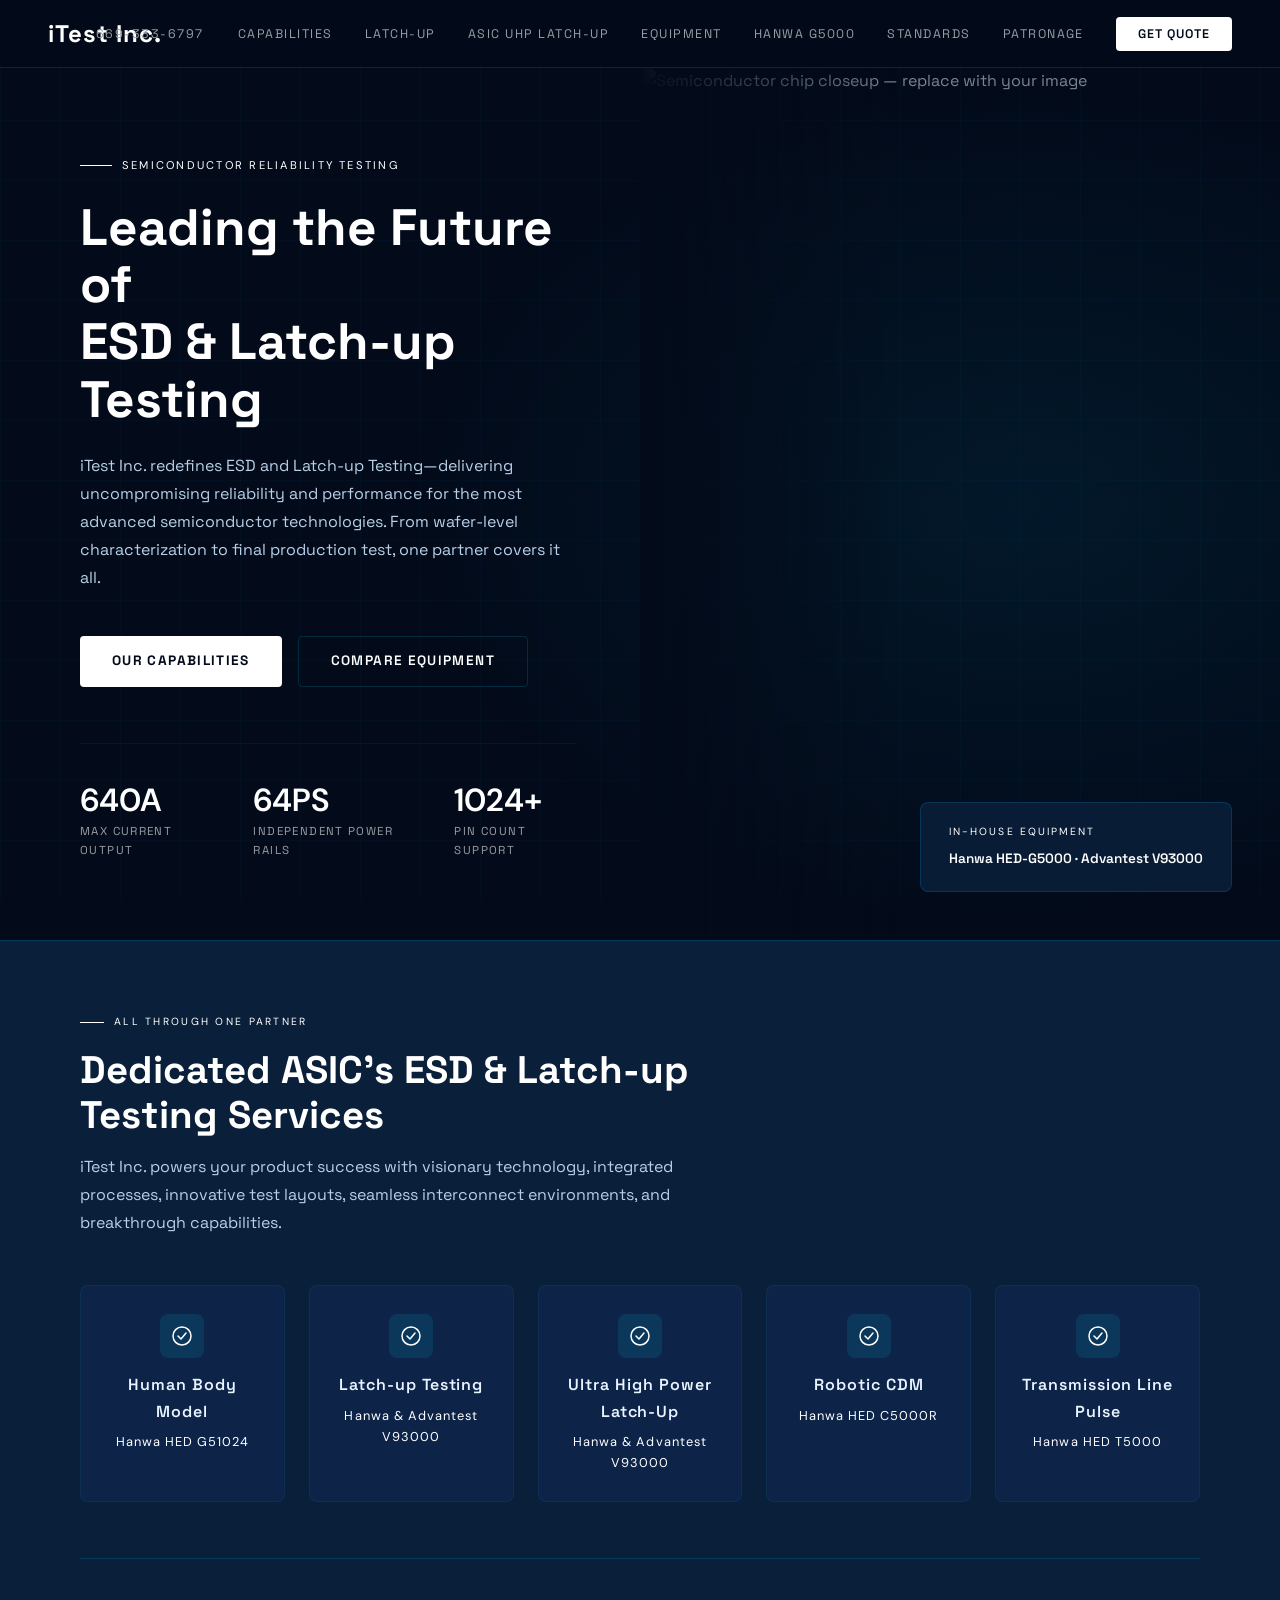
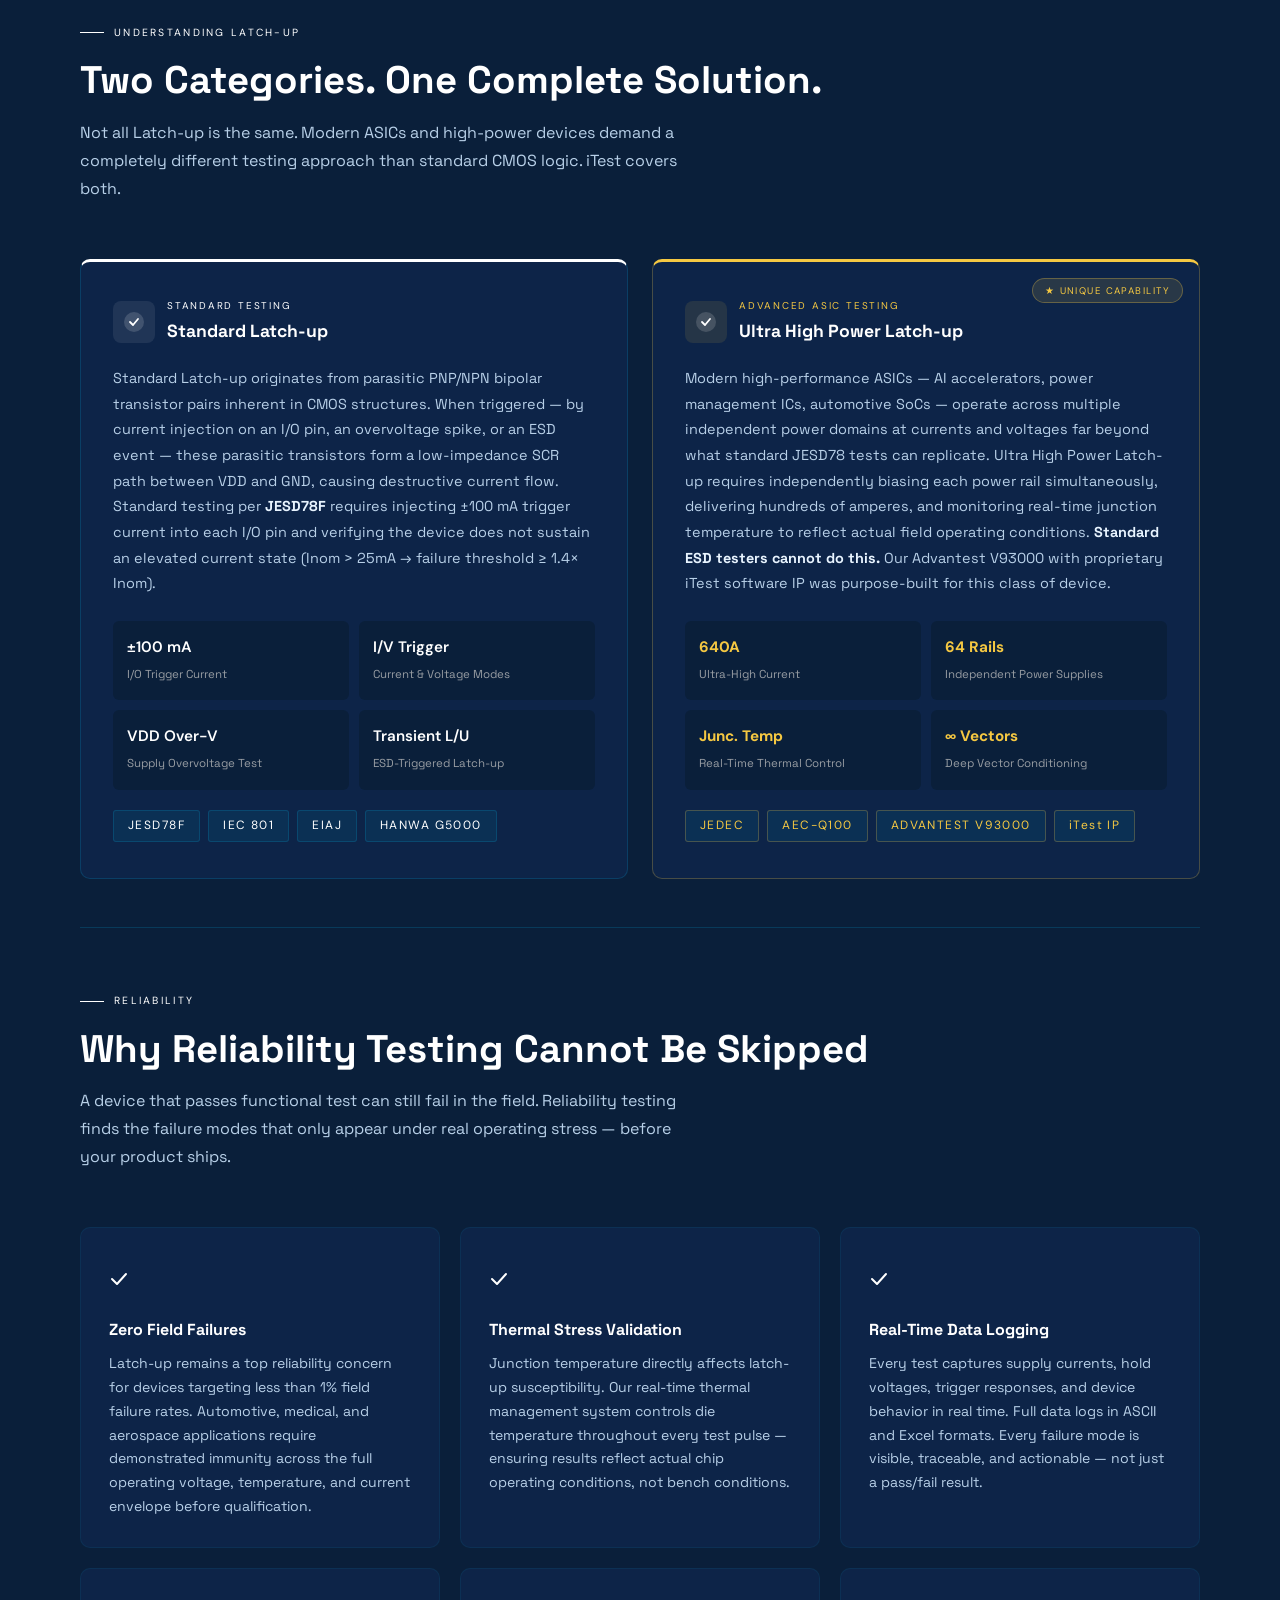
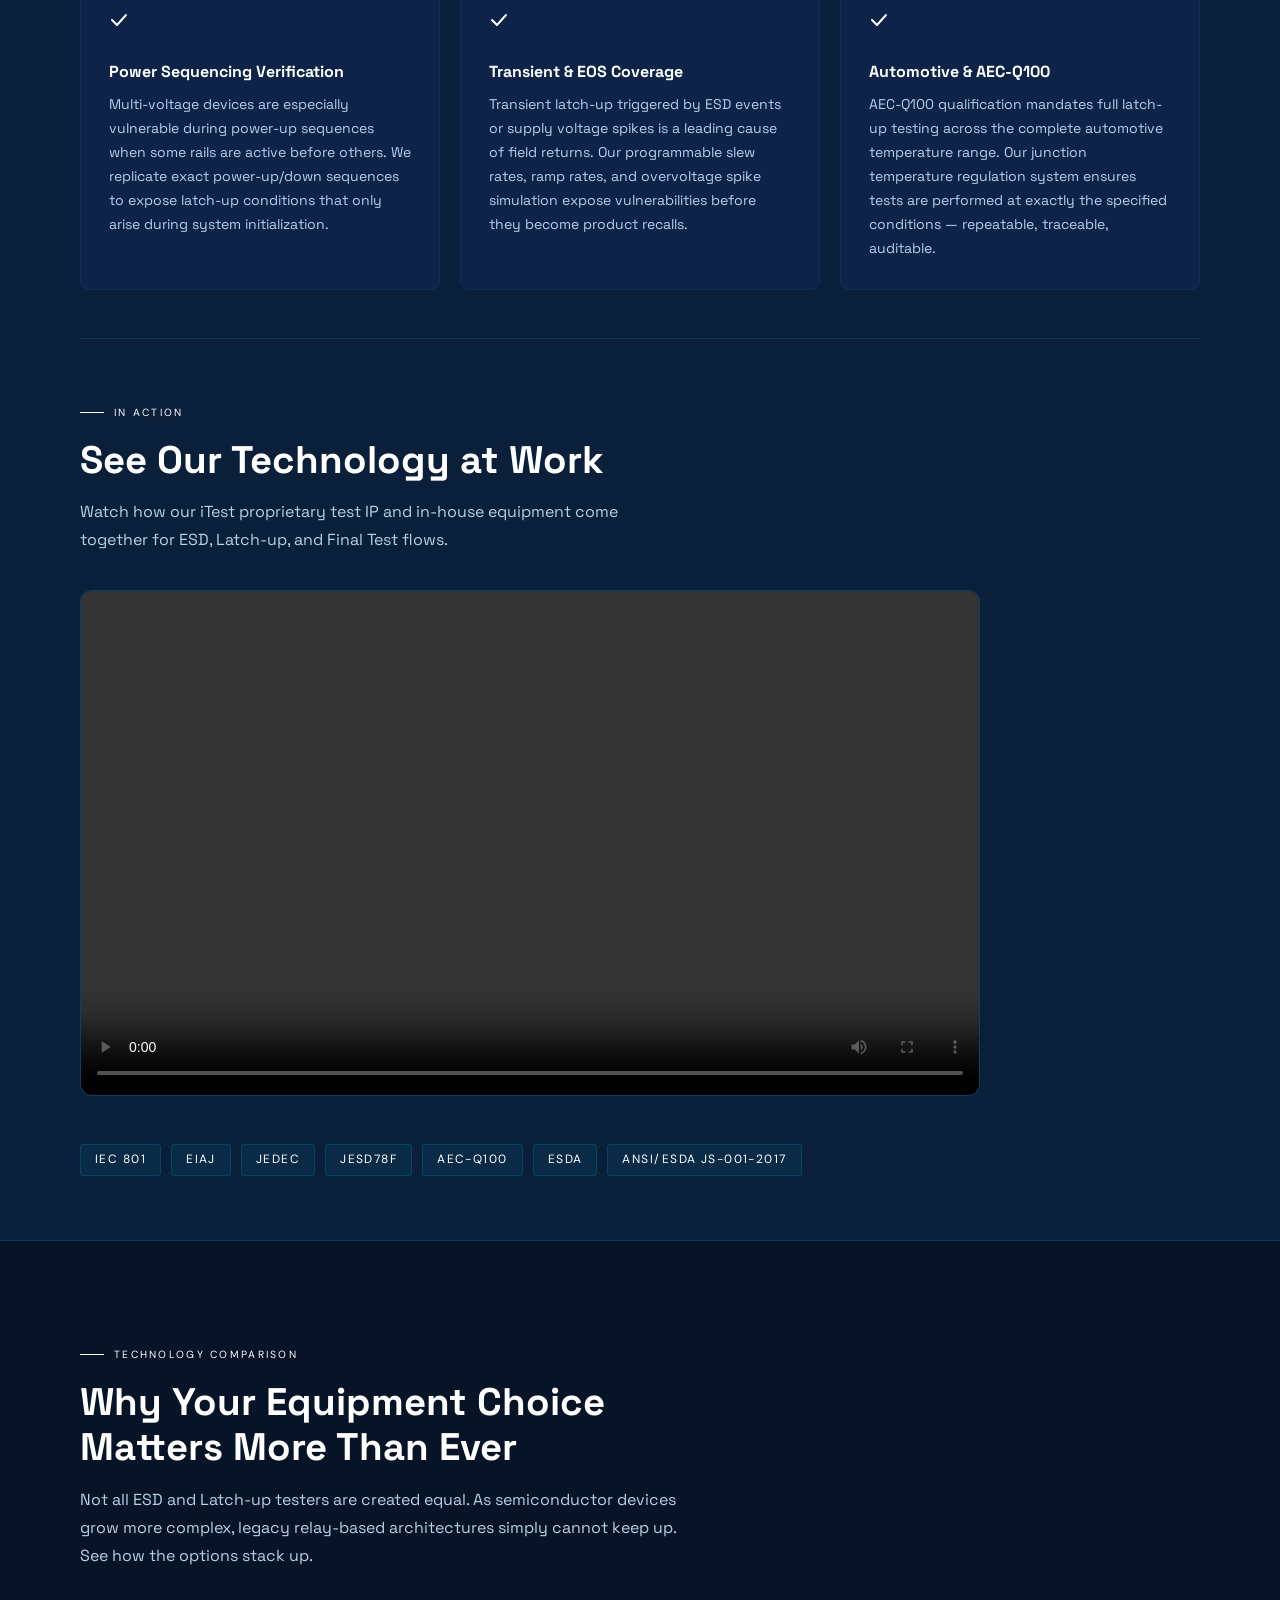
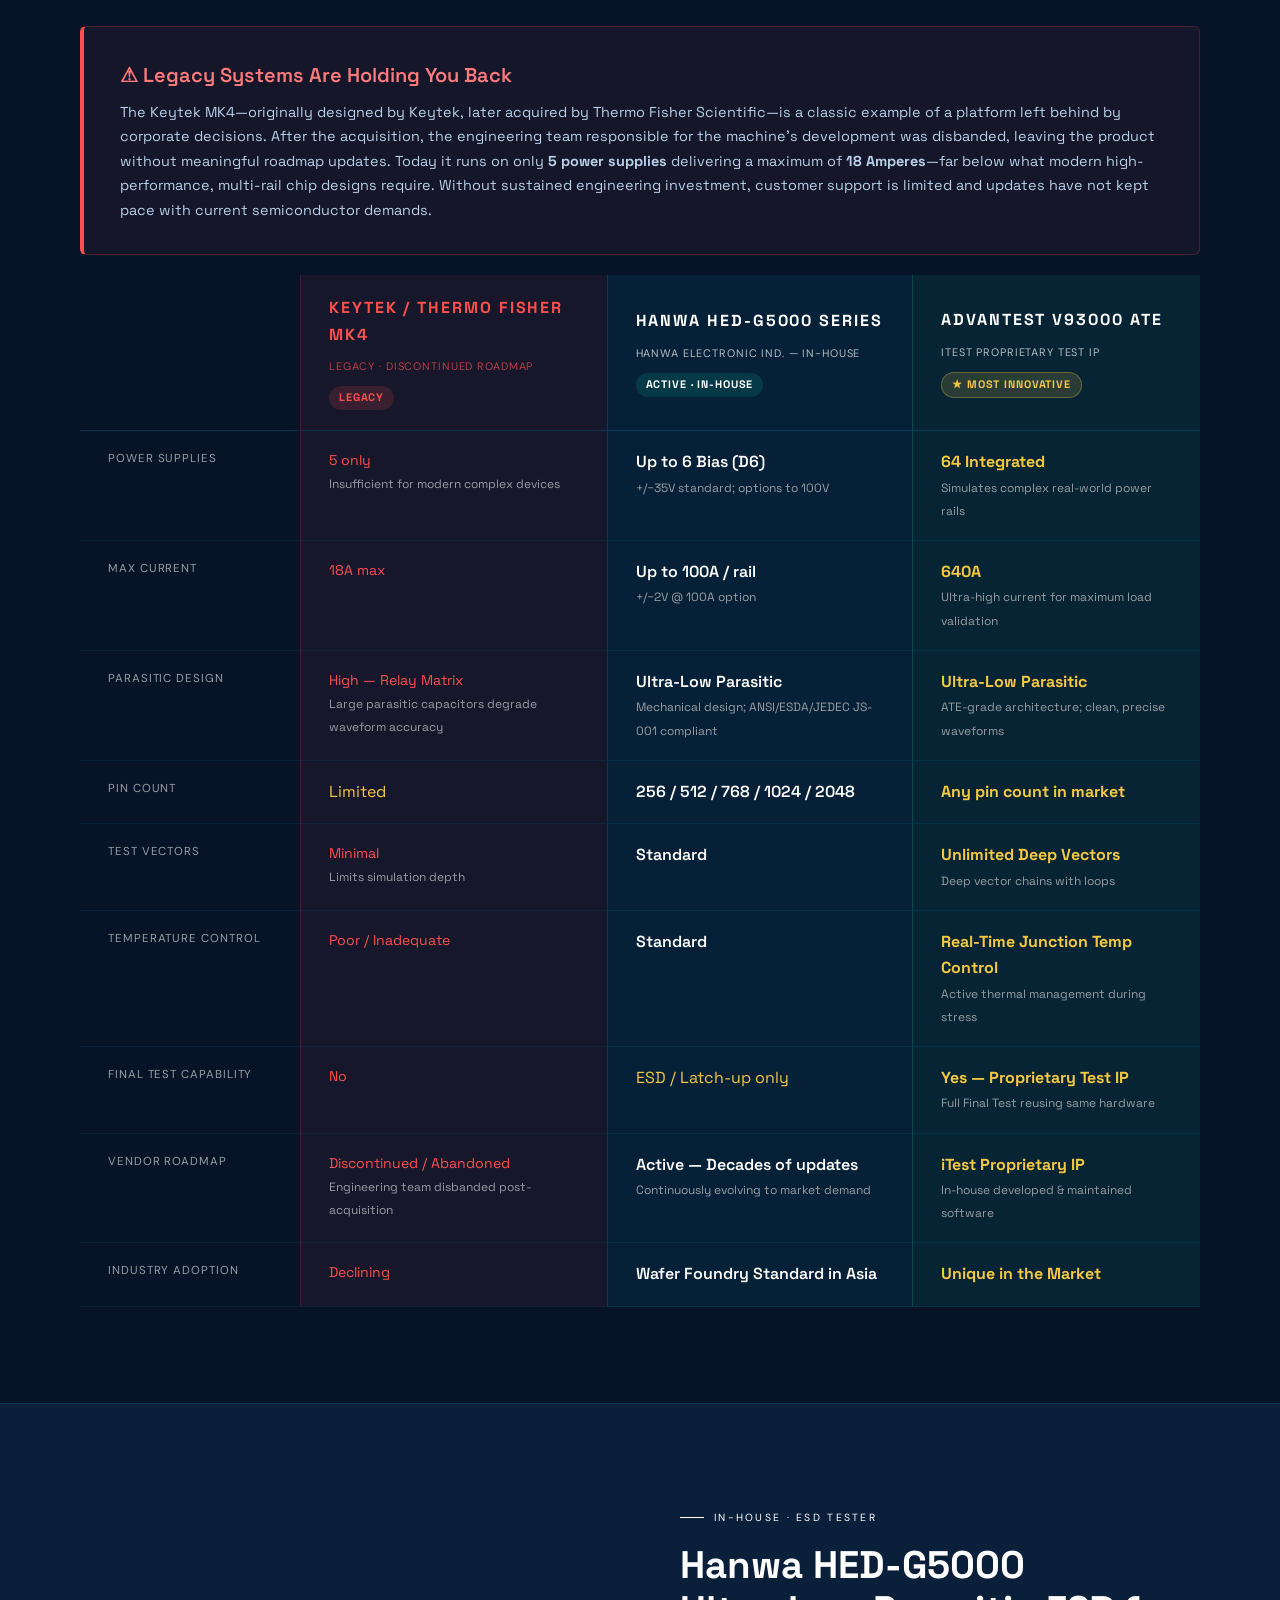
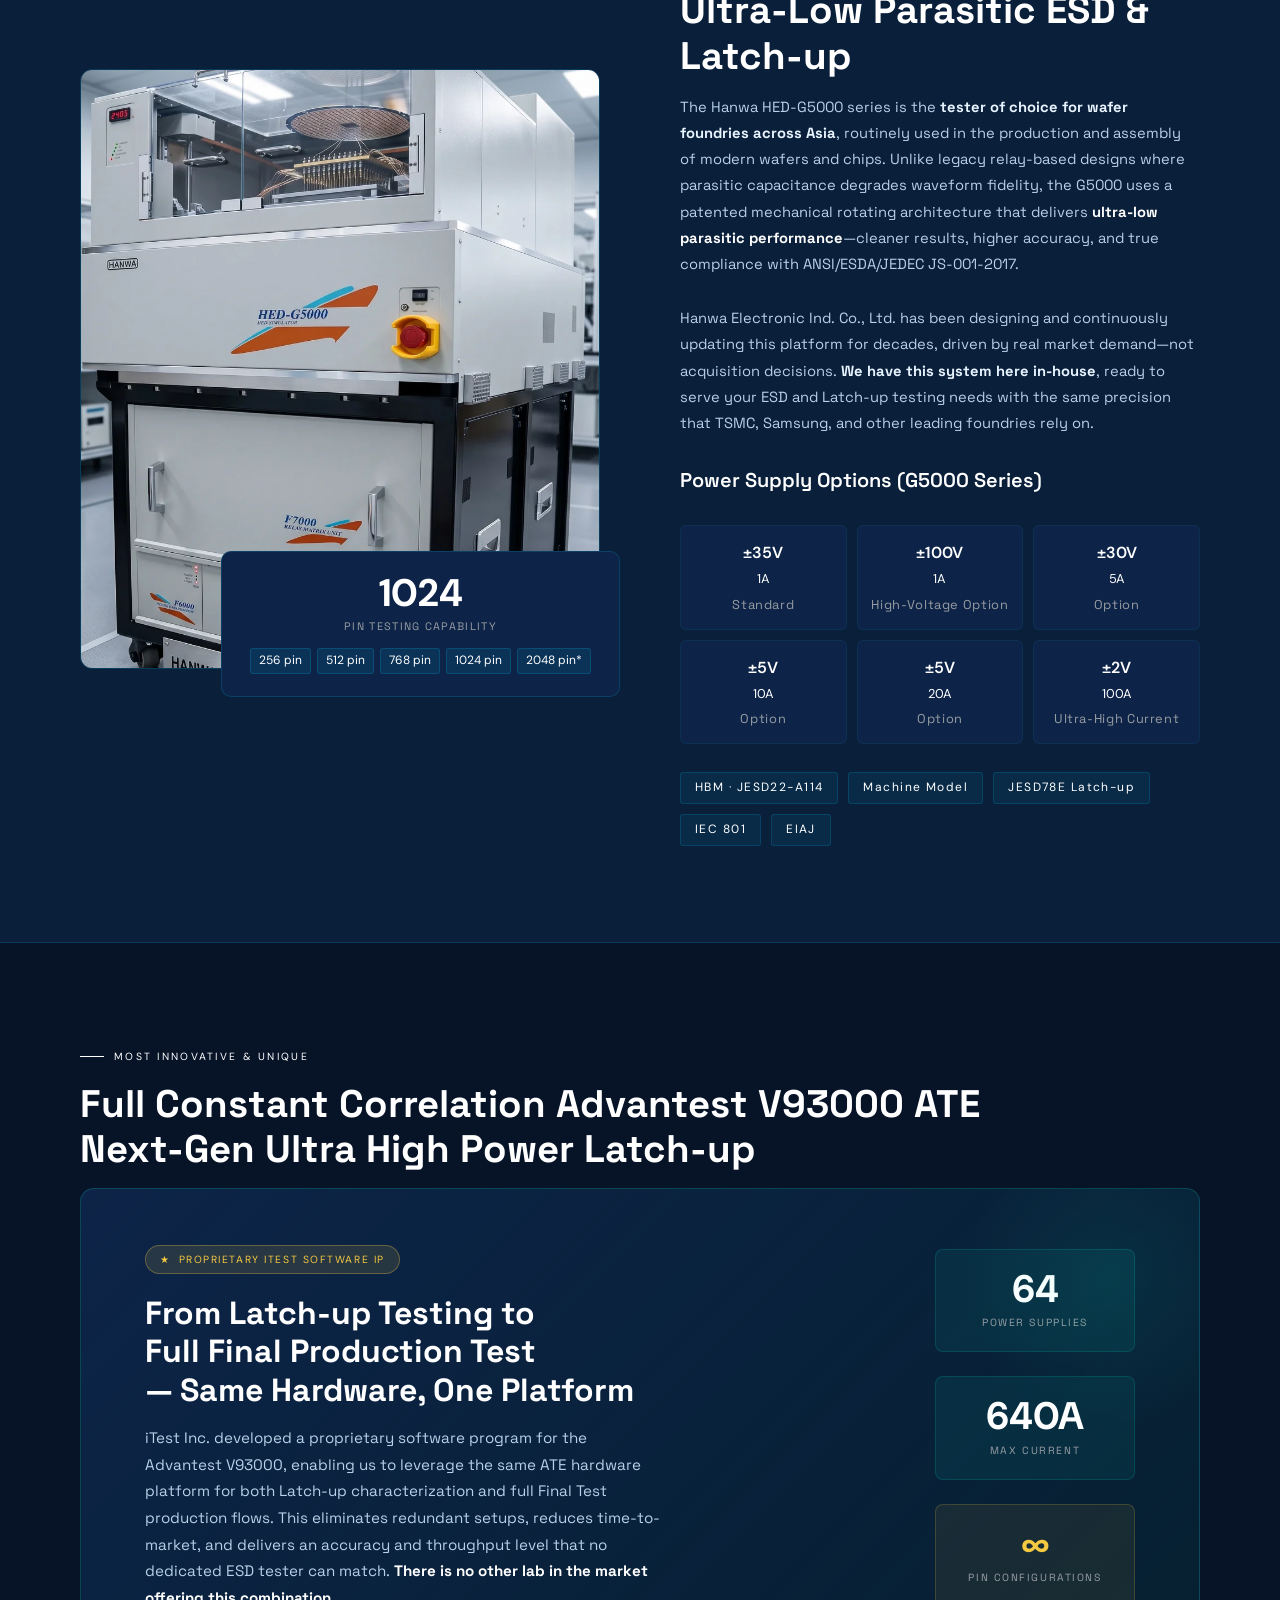
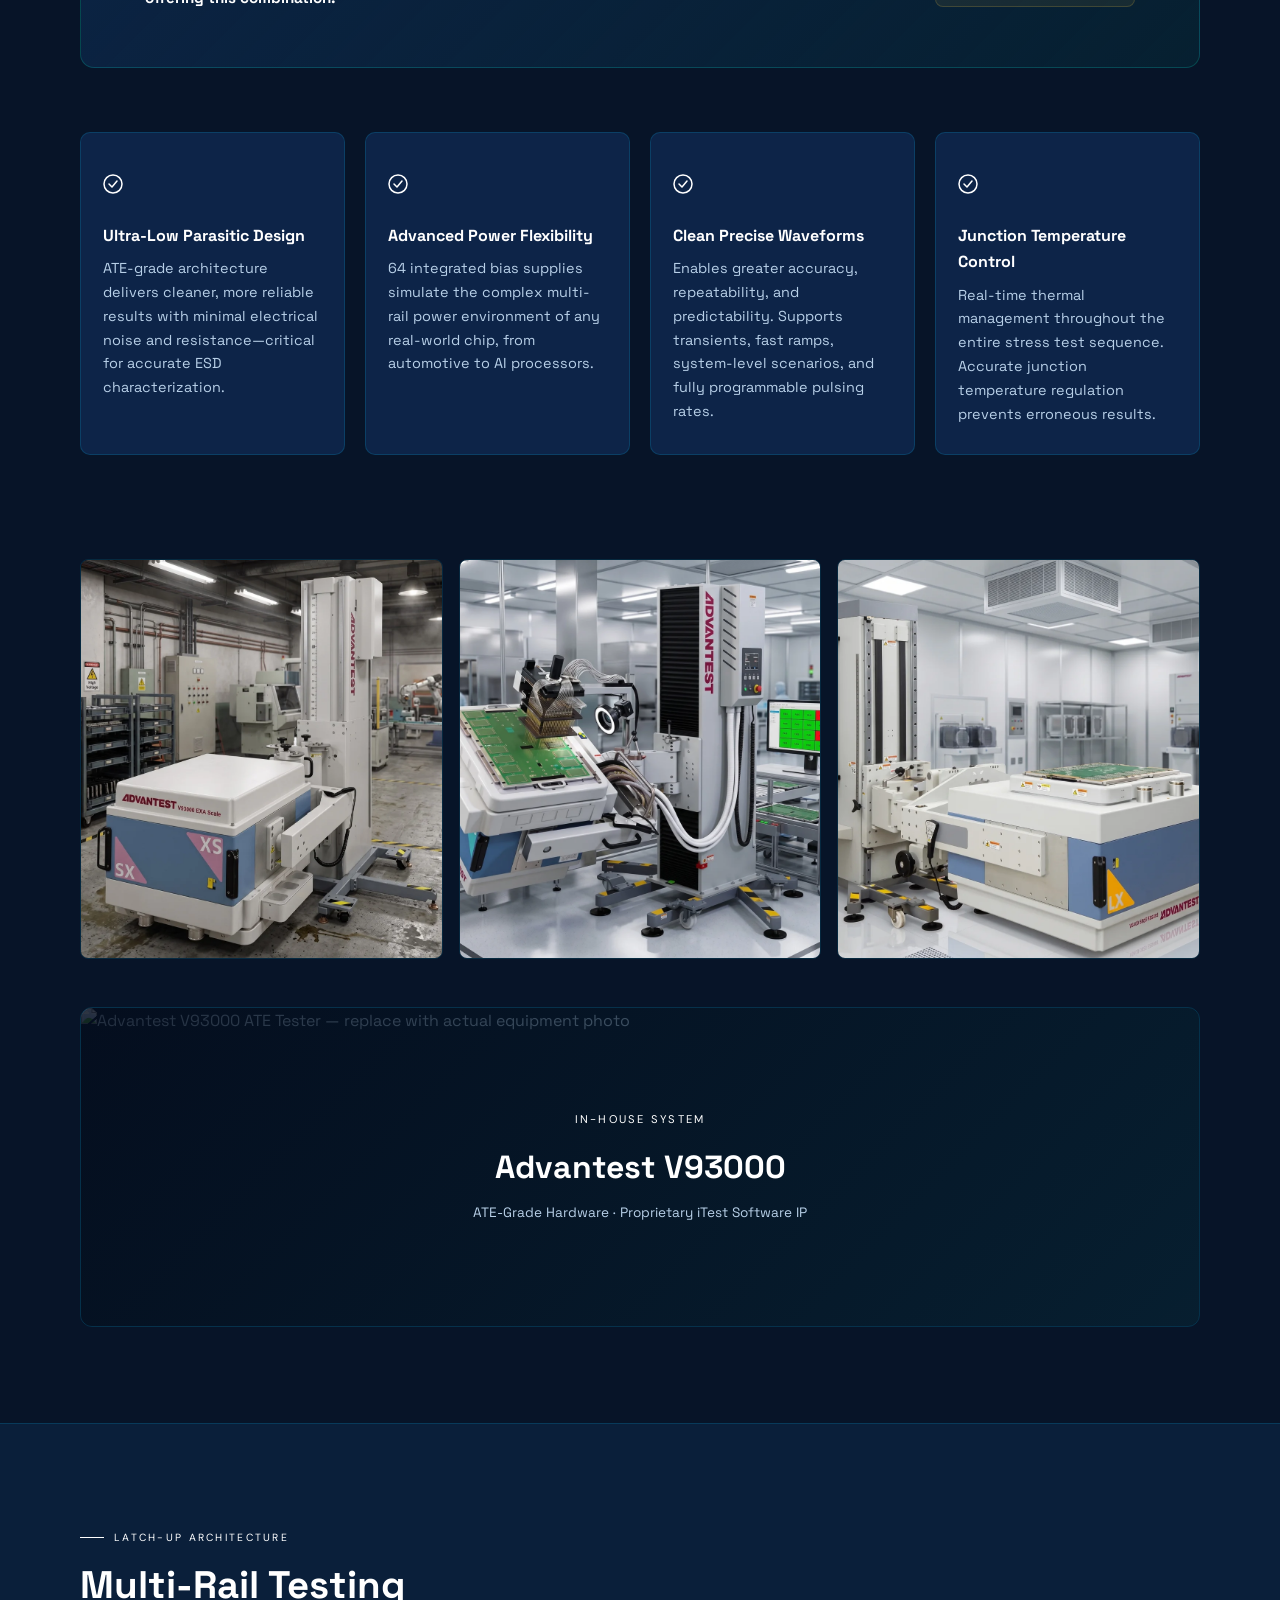
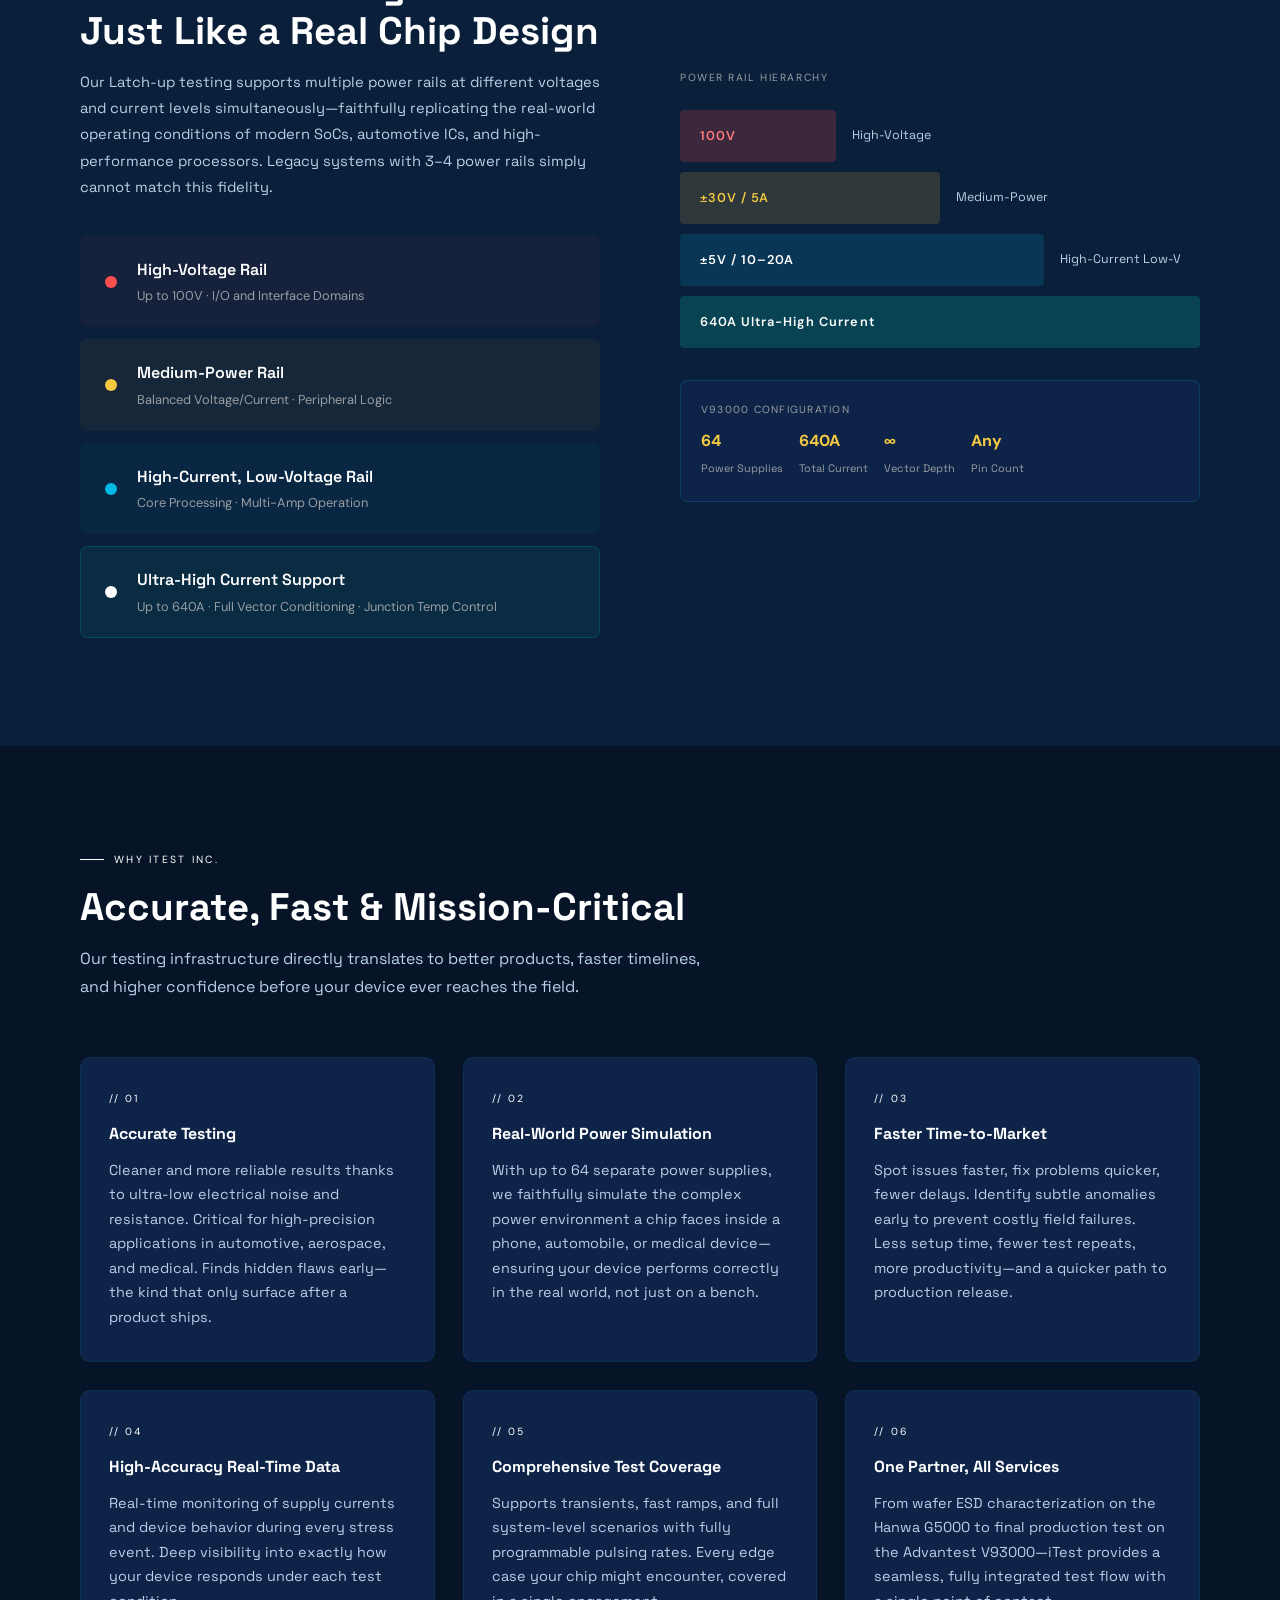
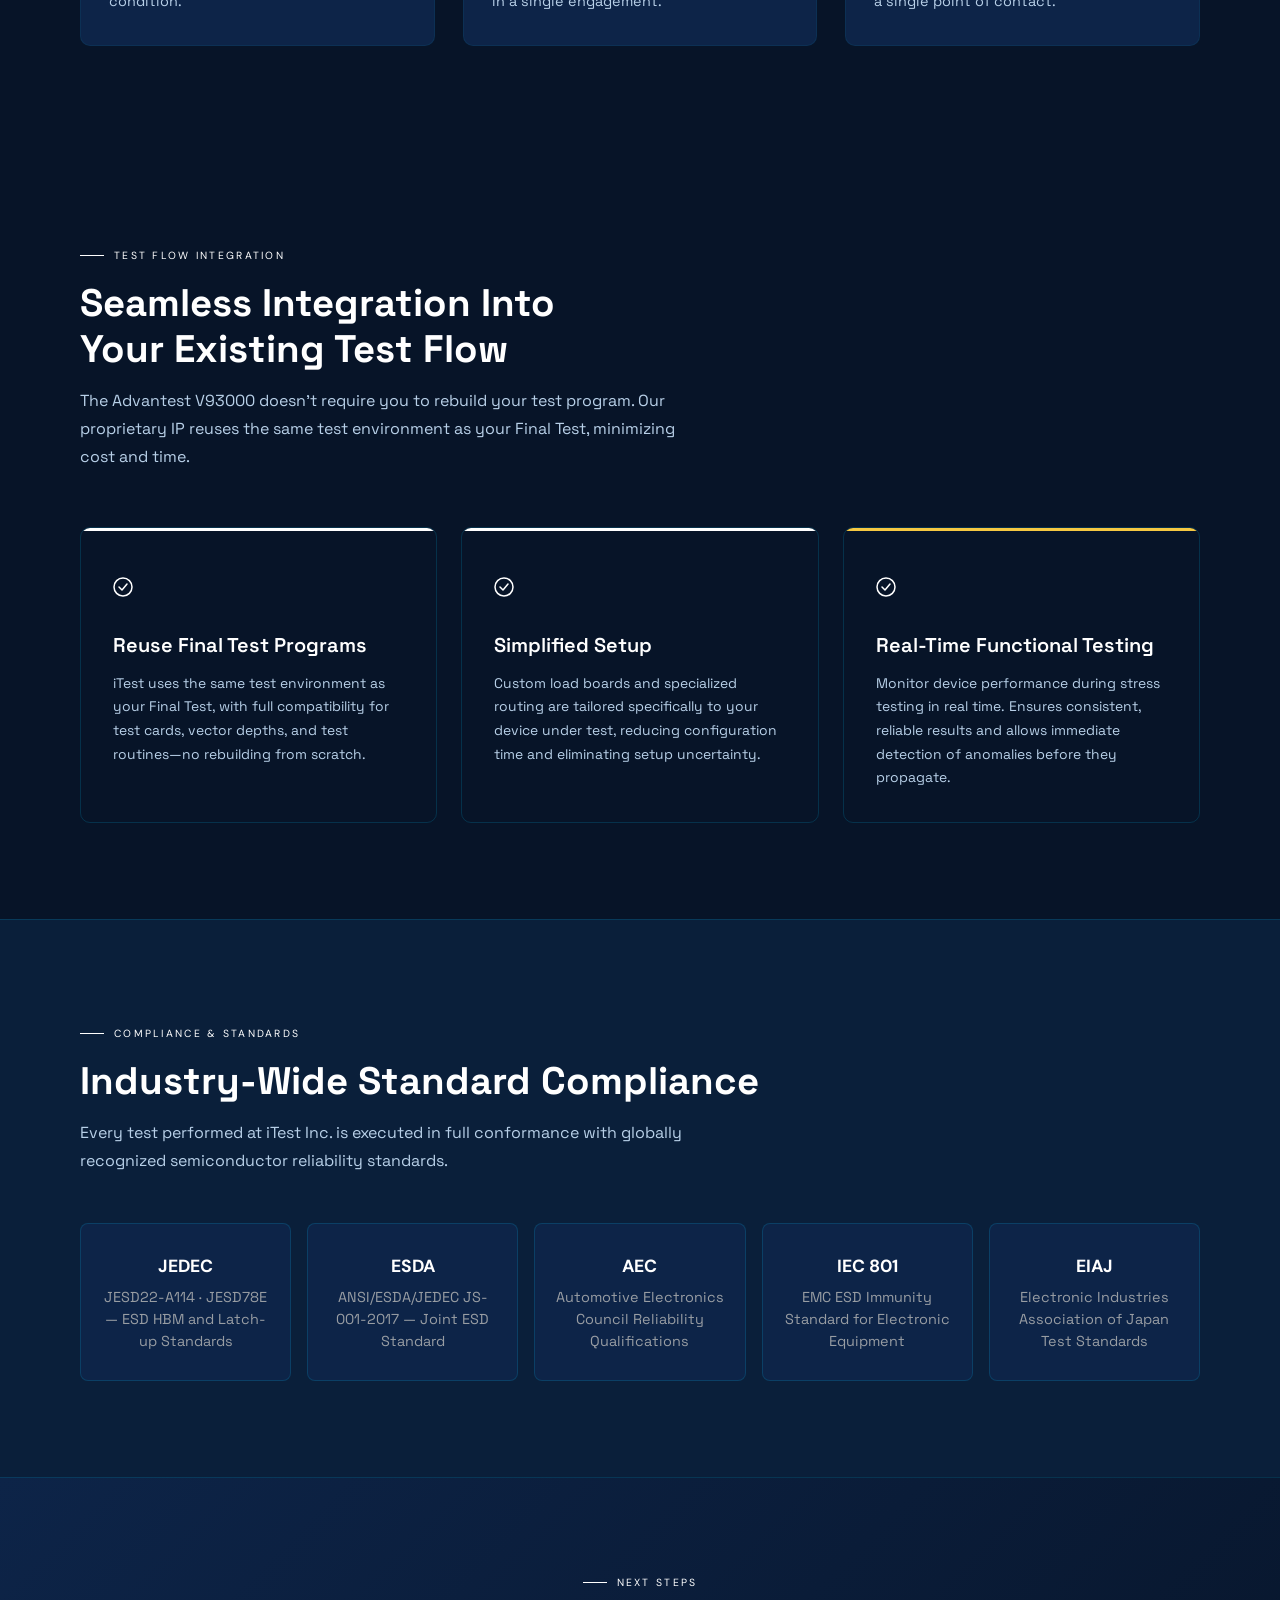
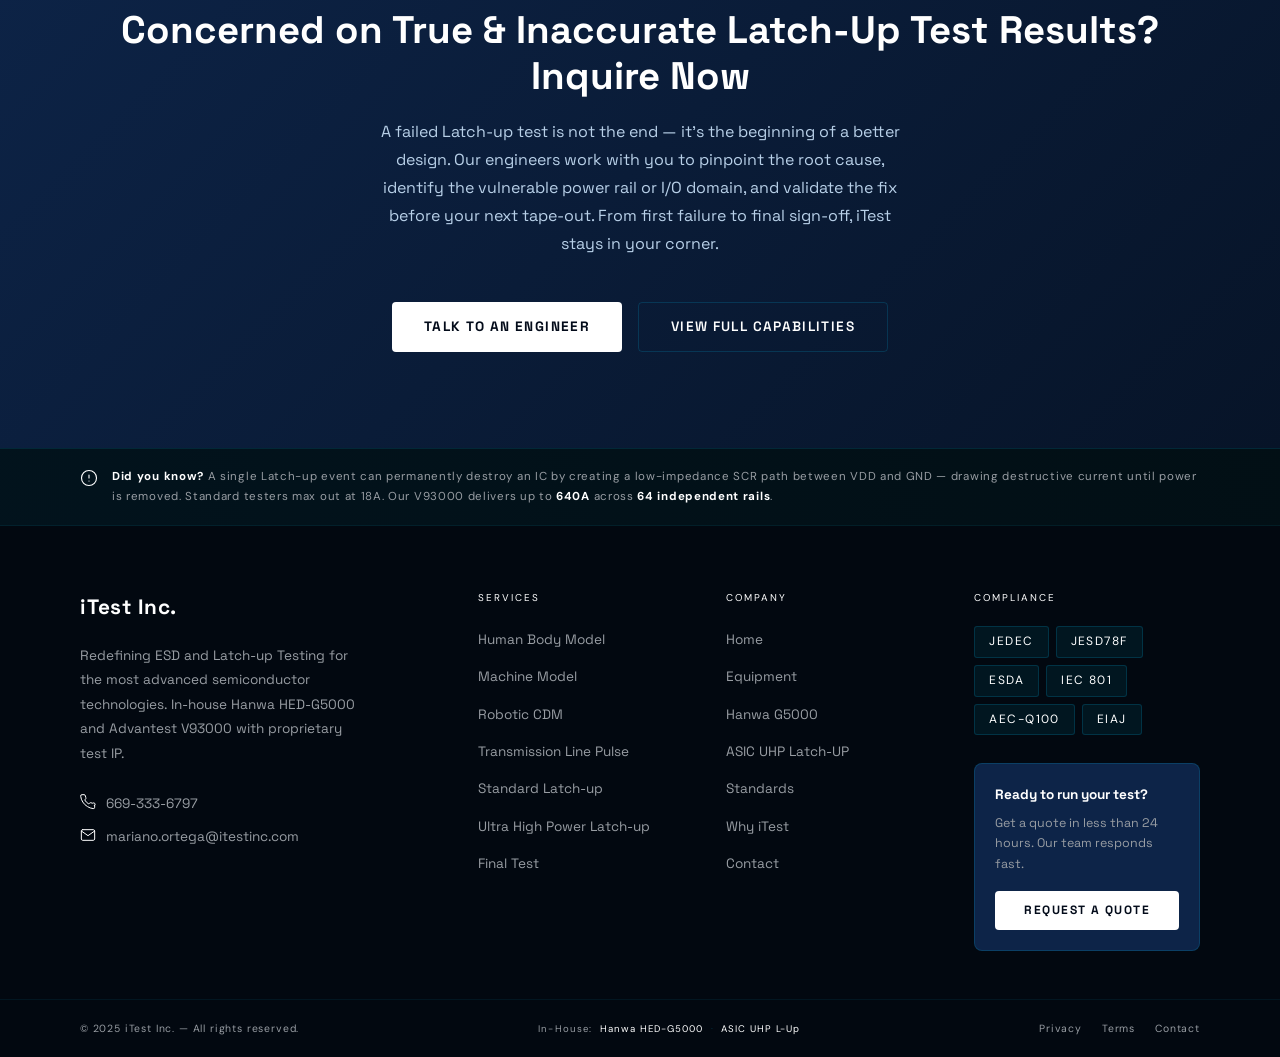
==== commit 487548b6: "analytics" ====
--- a/index.html
+++ b/index.html
@@ -1,6 +1,15 @@
 <!DOCTYPE html>
 <html lang="en">
 <head>
+  <!-- Google tag (gtag.js) -->
+<script async src="https://www.googletagmanager.com/gtag/js?id=G-DZ9V30RMZR"></script>
+<script>
+  window.dataLayer = window.dataLayer || [];
+  function gtag(){dataLayer.push(arguments);}
+  gtag('js', new Date());
+
+  gtag('config', 'G-DZ9V30RMZR');
+</script>
   <meta charset="UTF-8"/>
   <meta name="viewport" content="width=device-width, initial-scale=1.0"/>
   <title>iTest Inc. — ESD & Latch-up Testing Solutions</title>
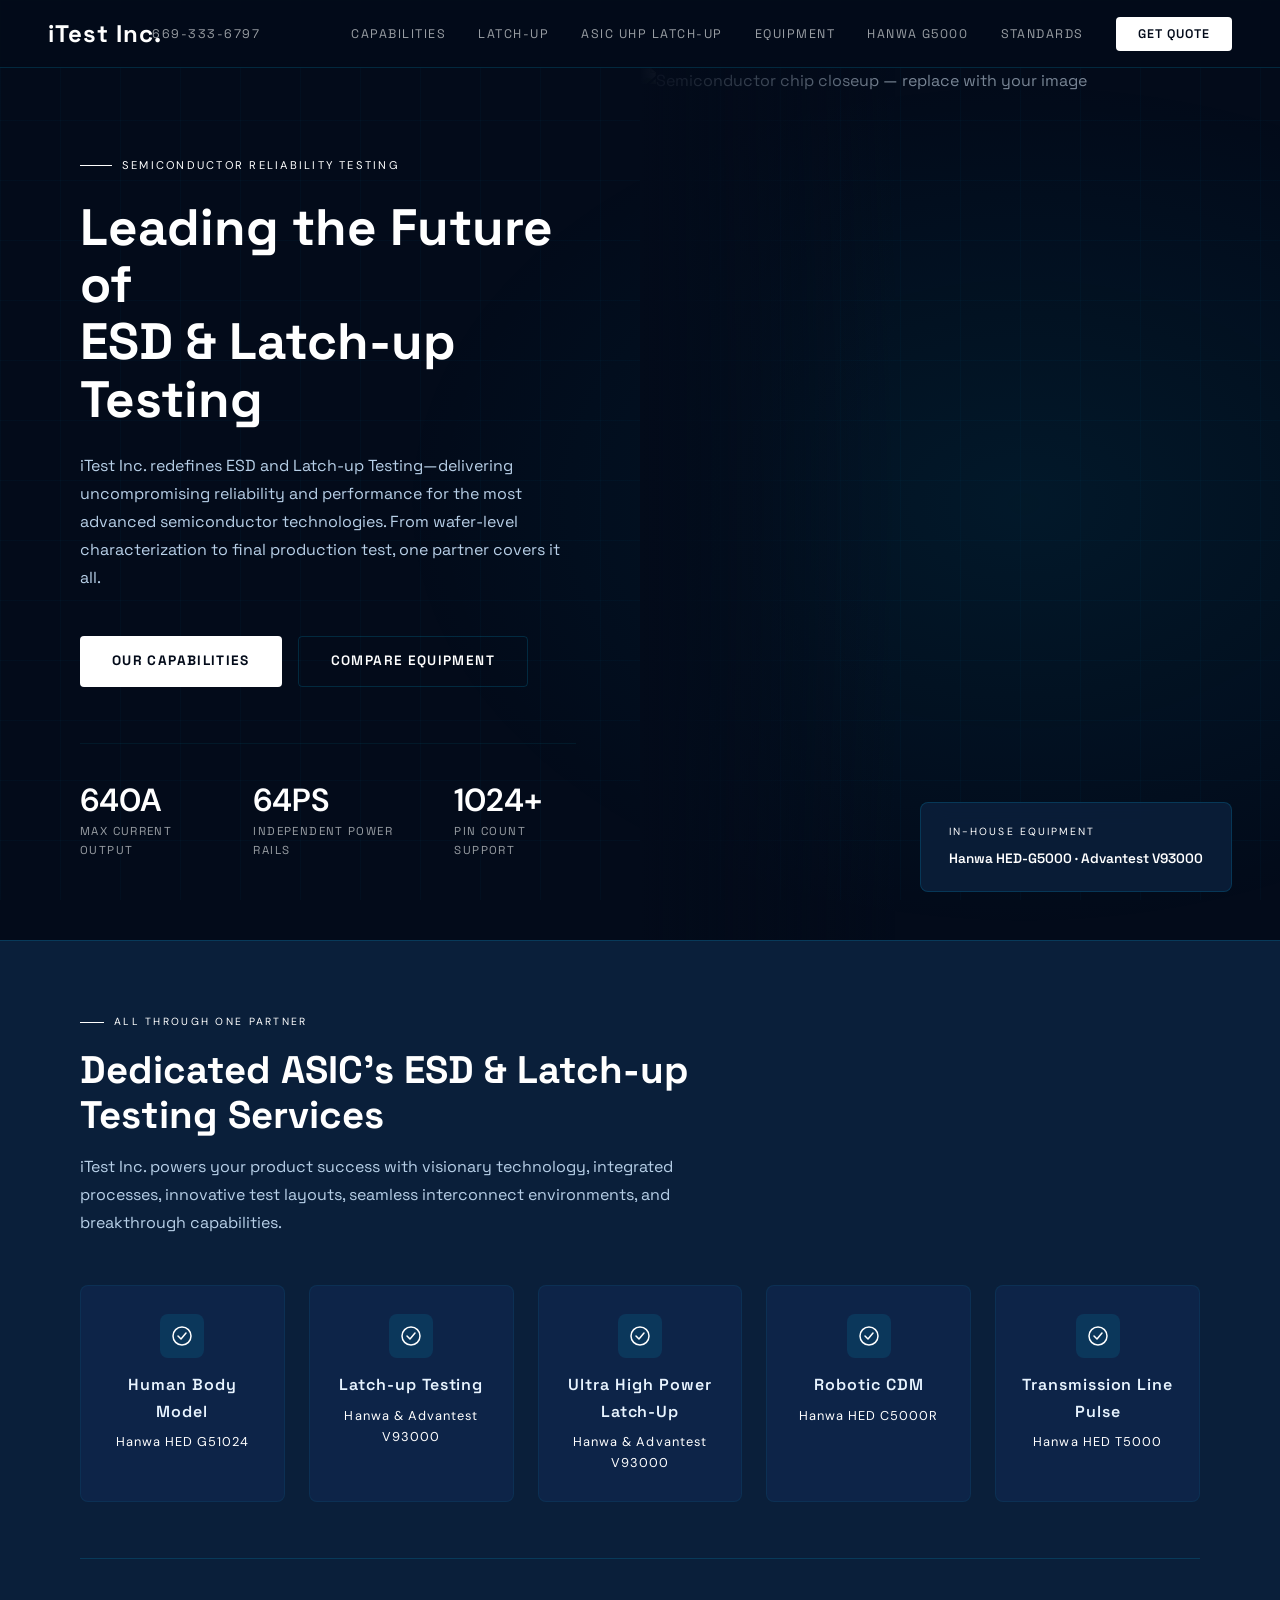
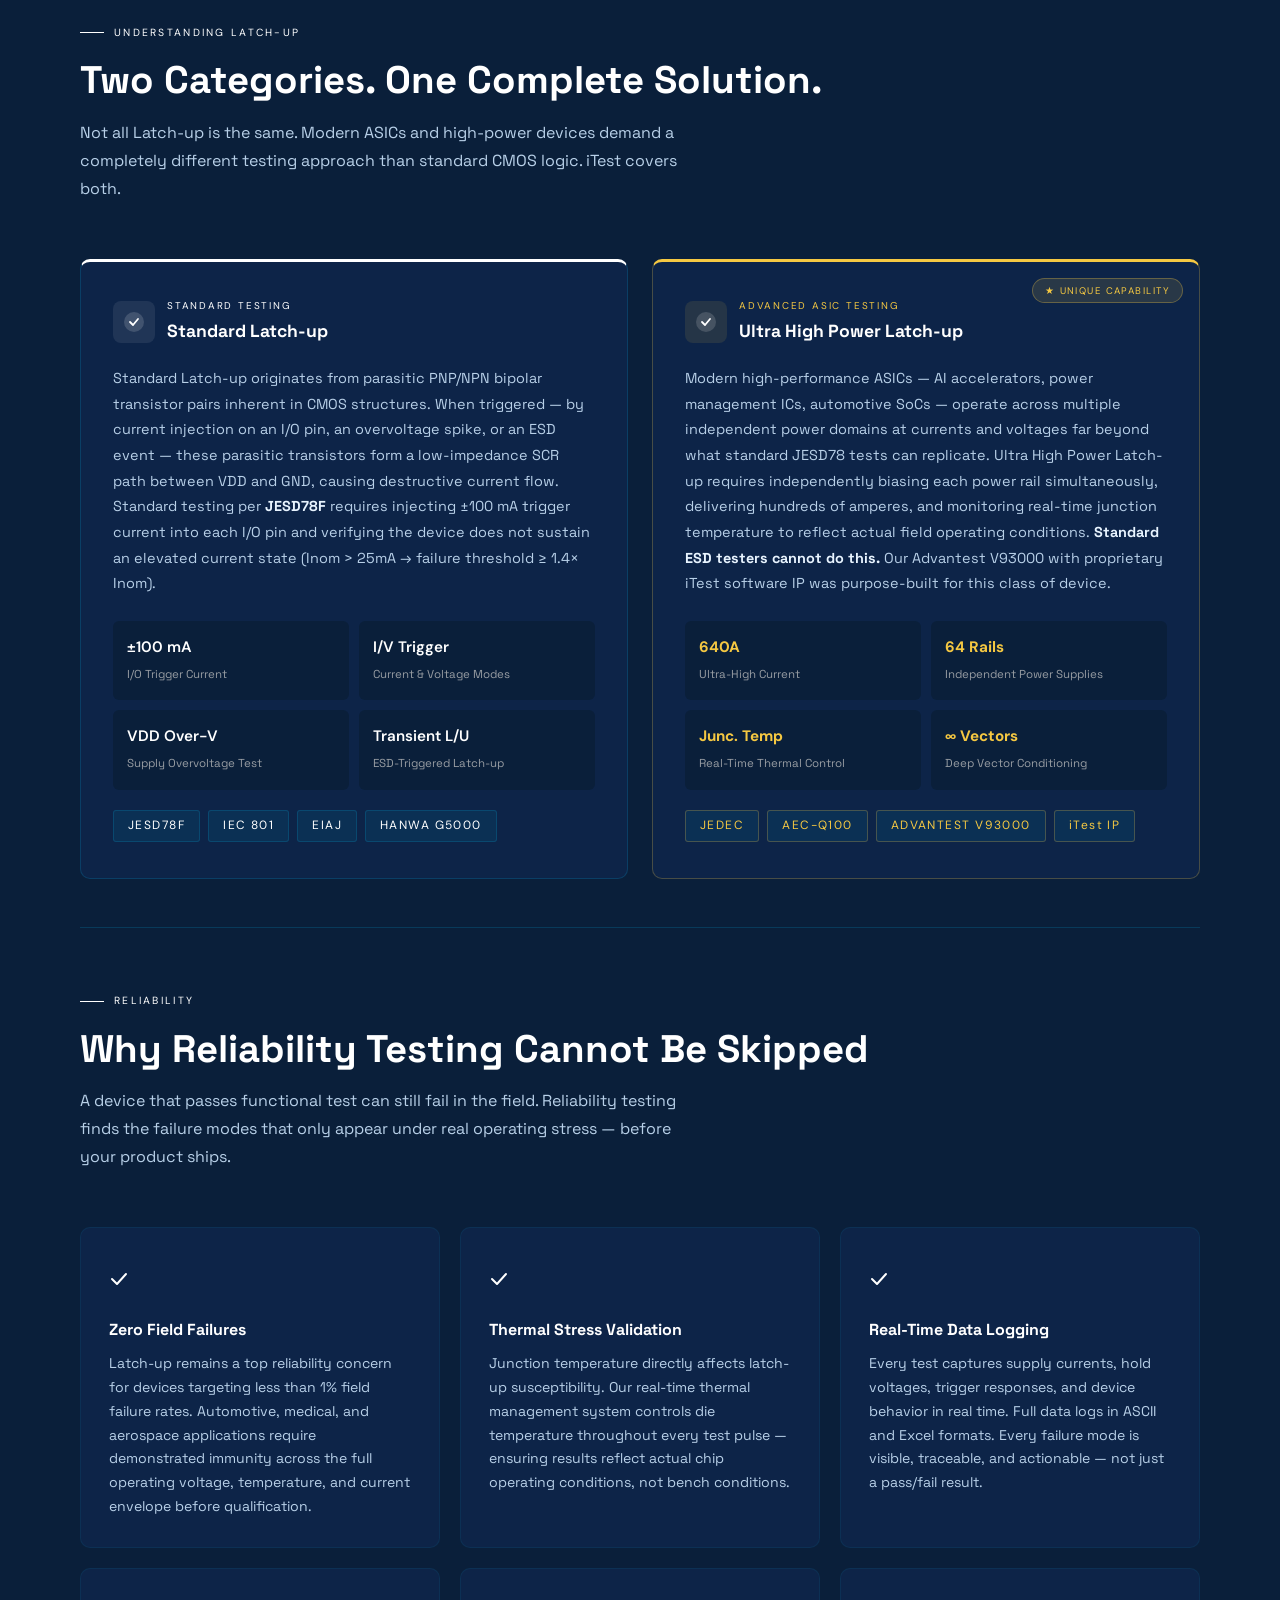
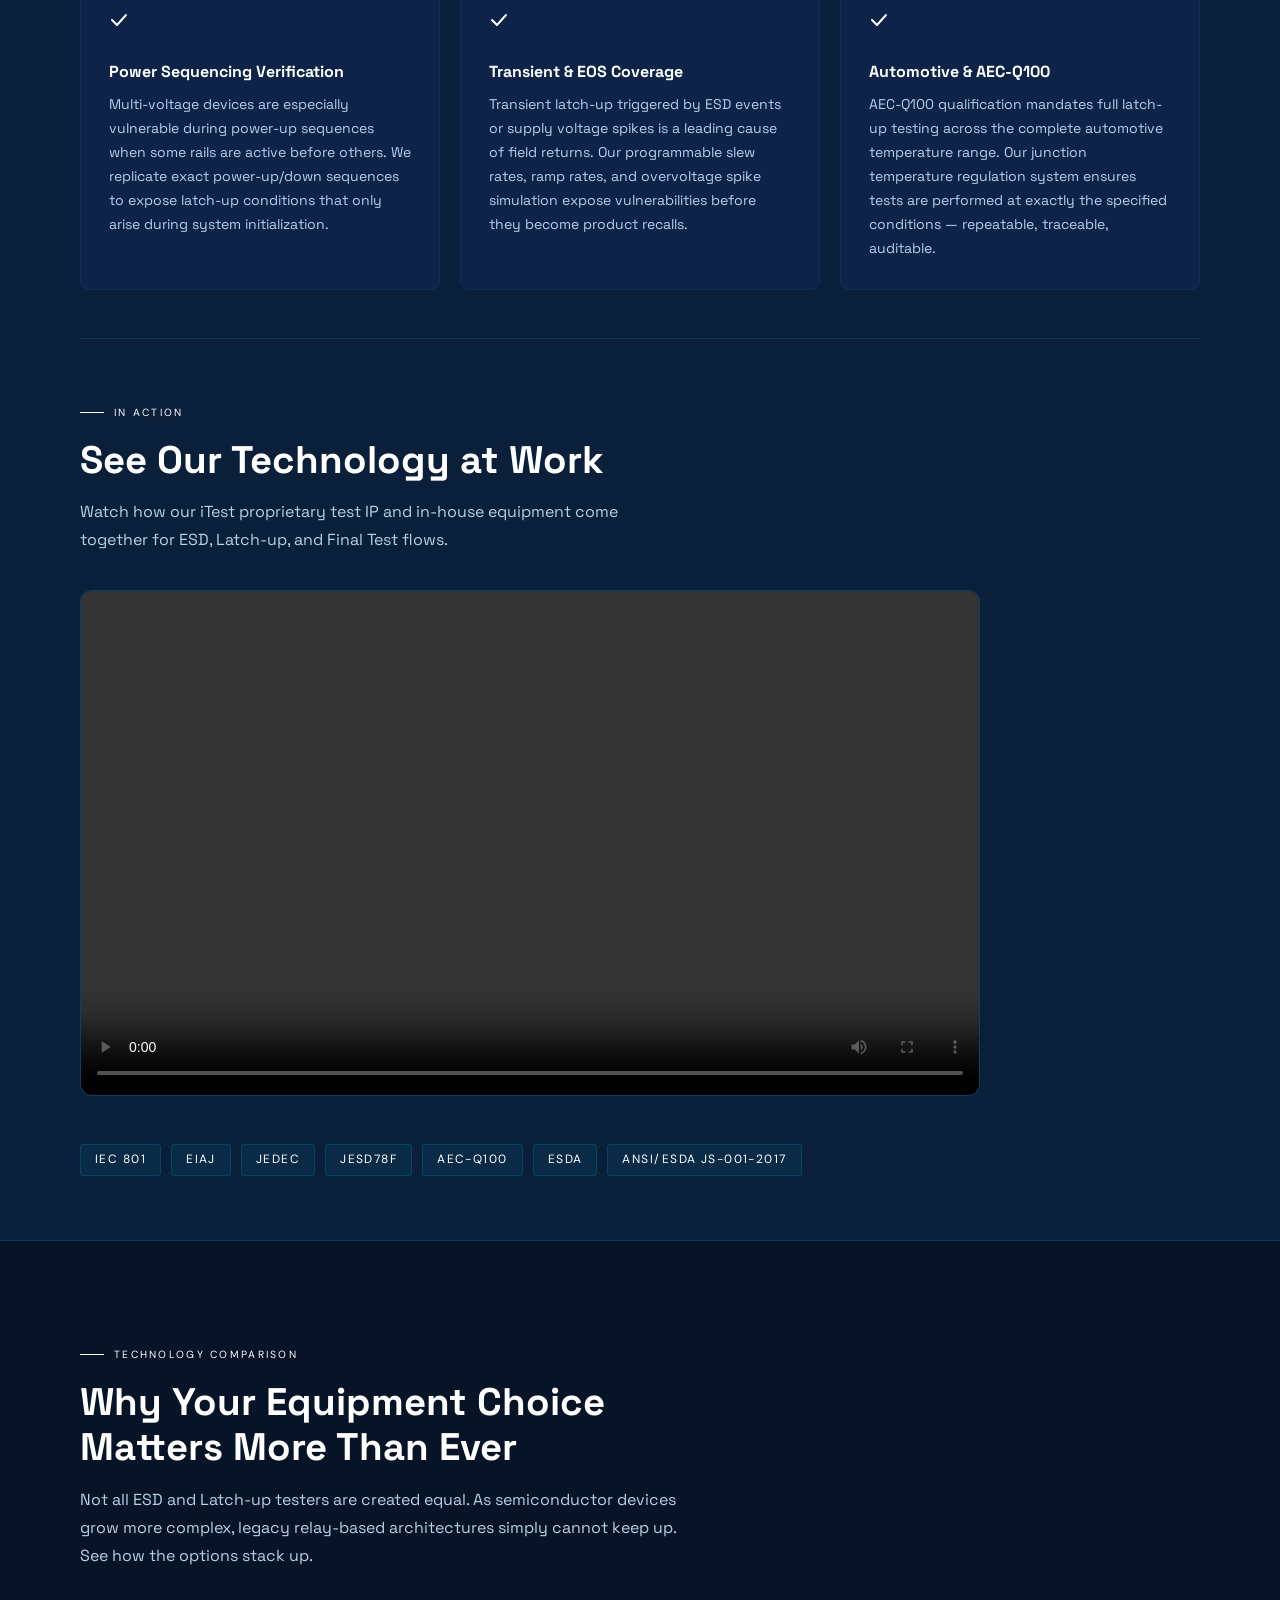
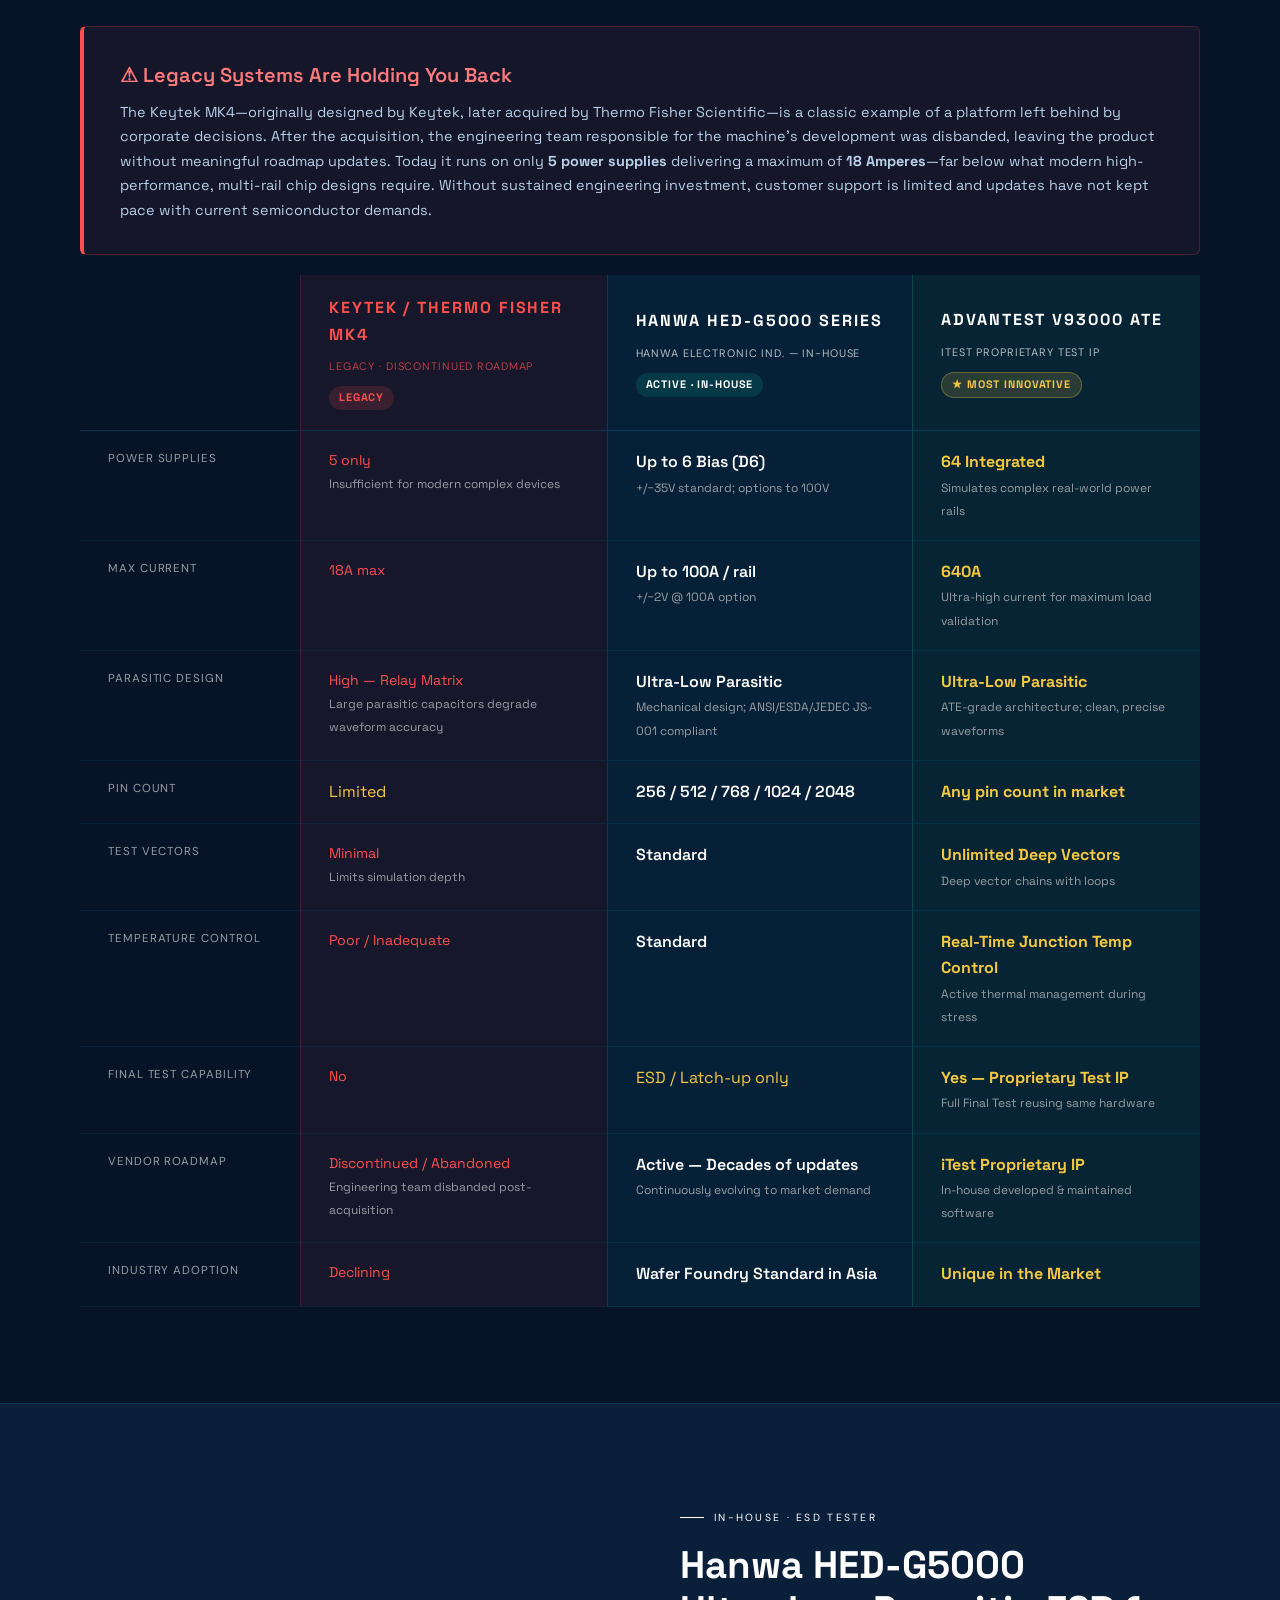
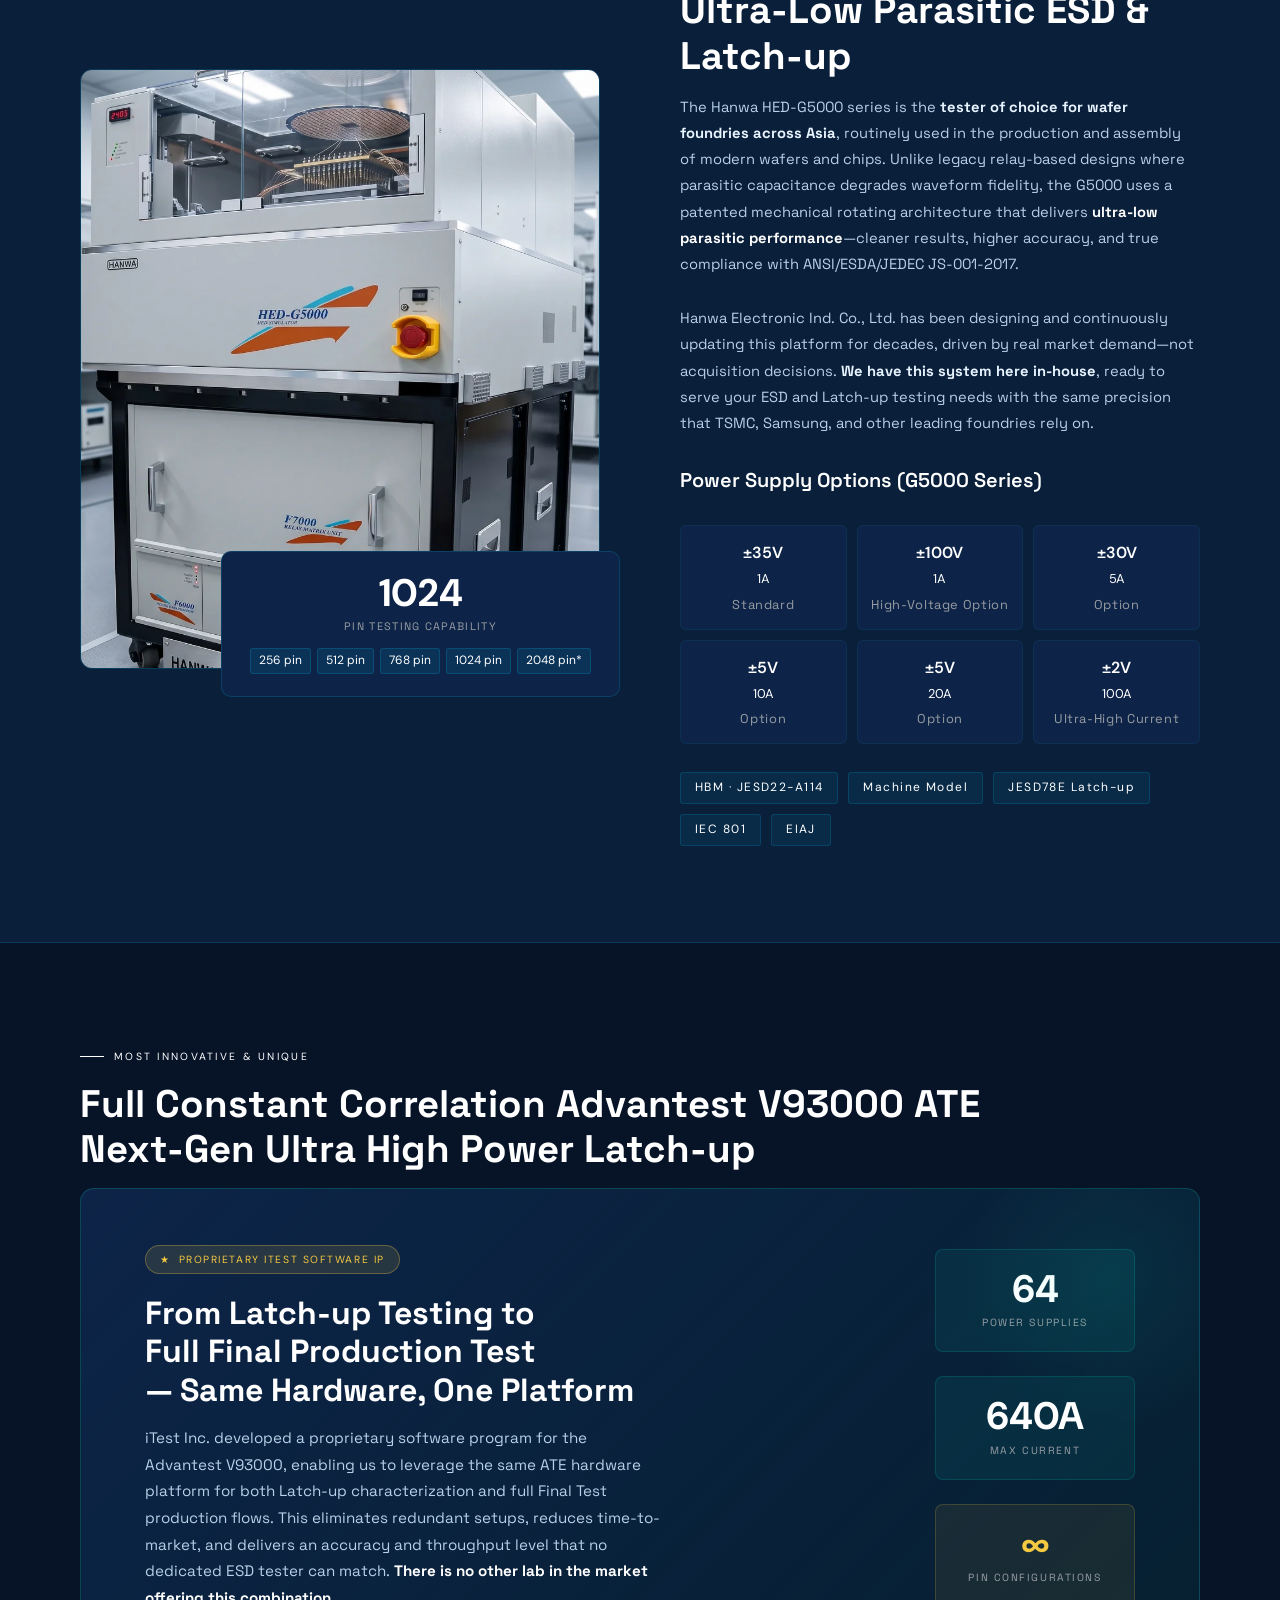
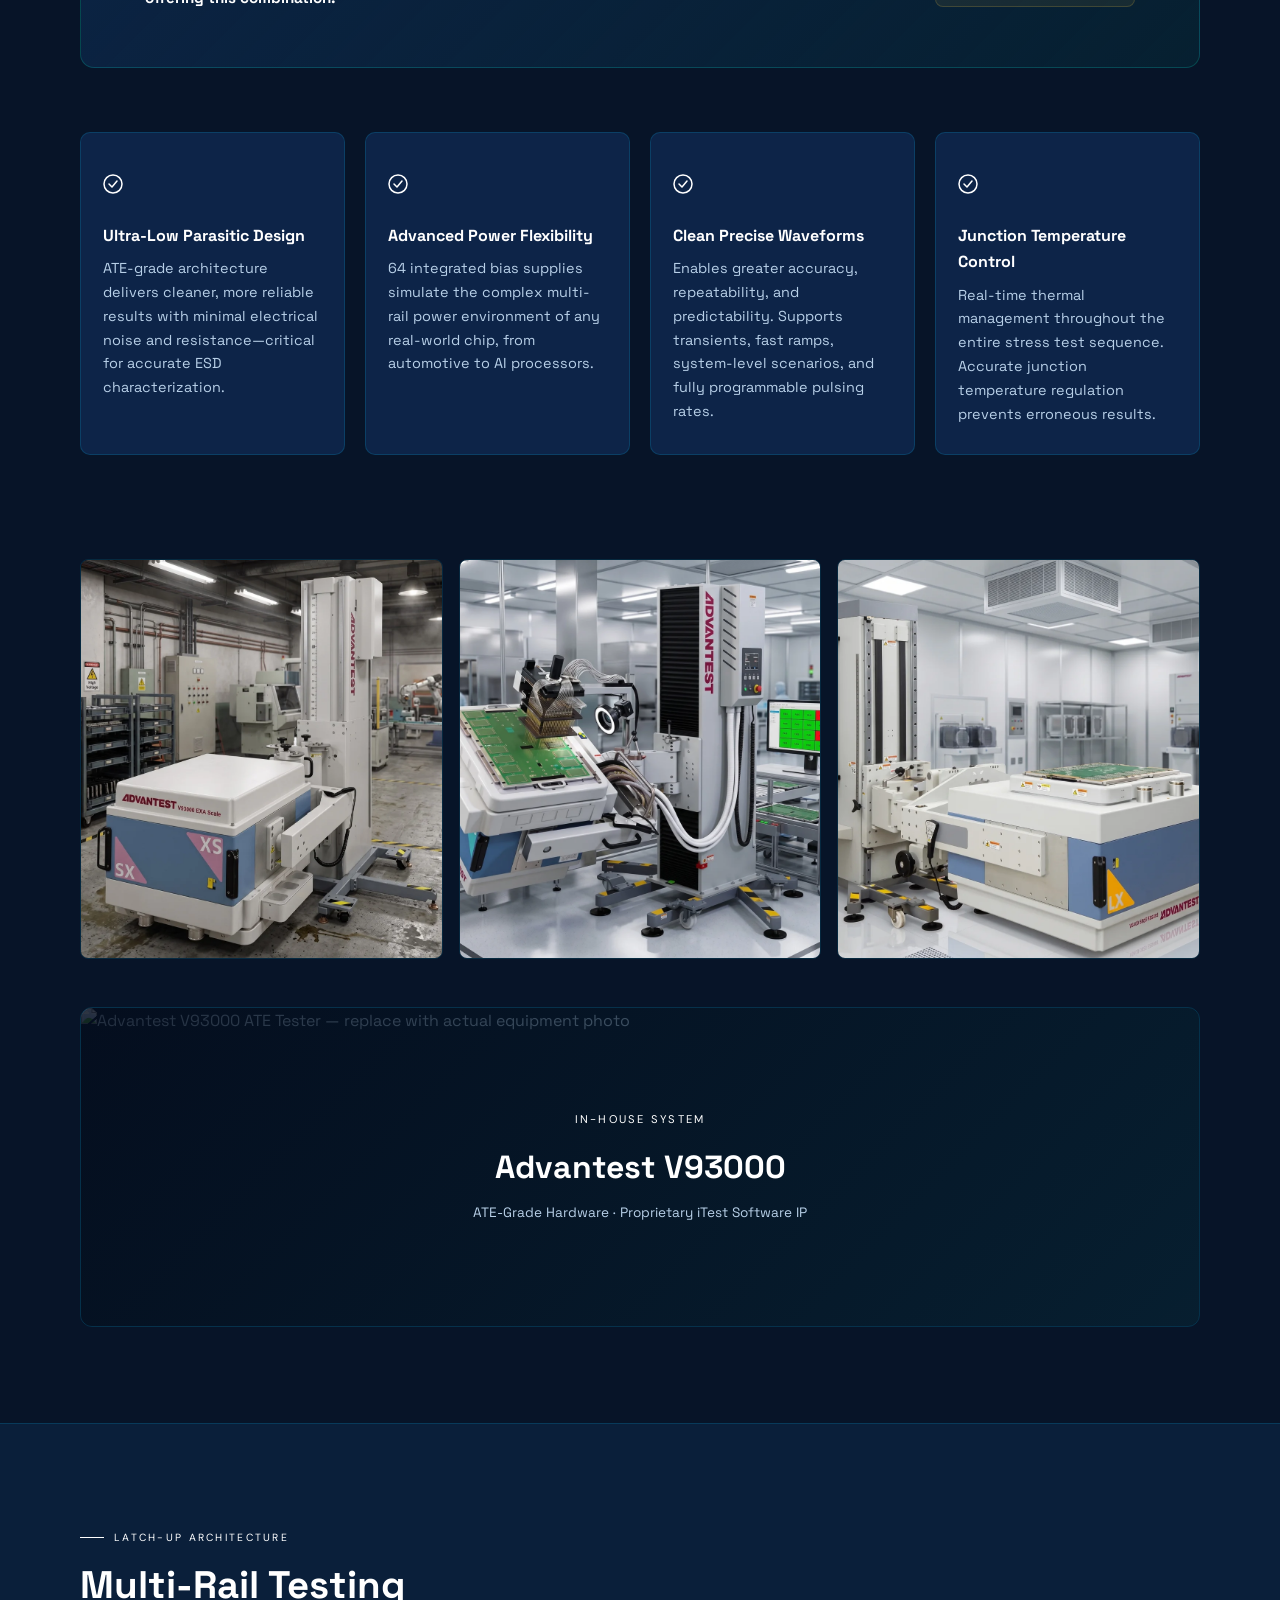
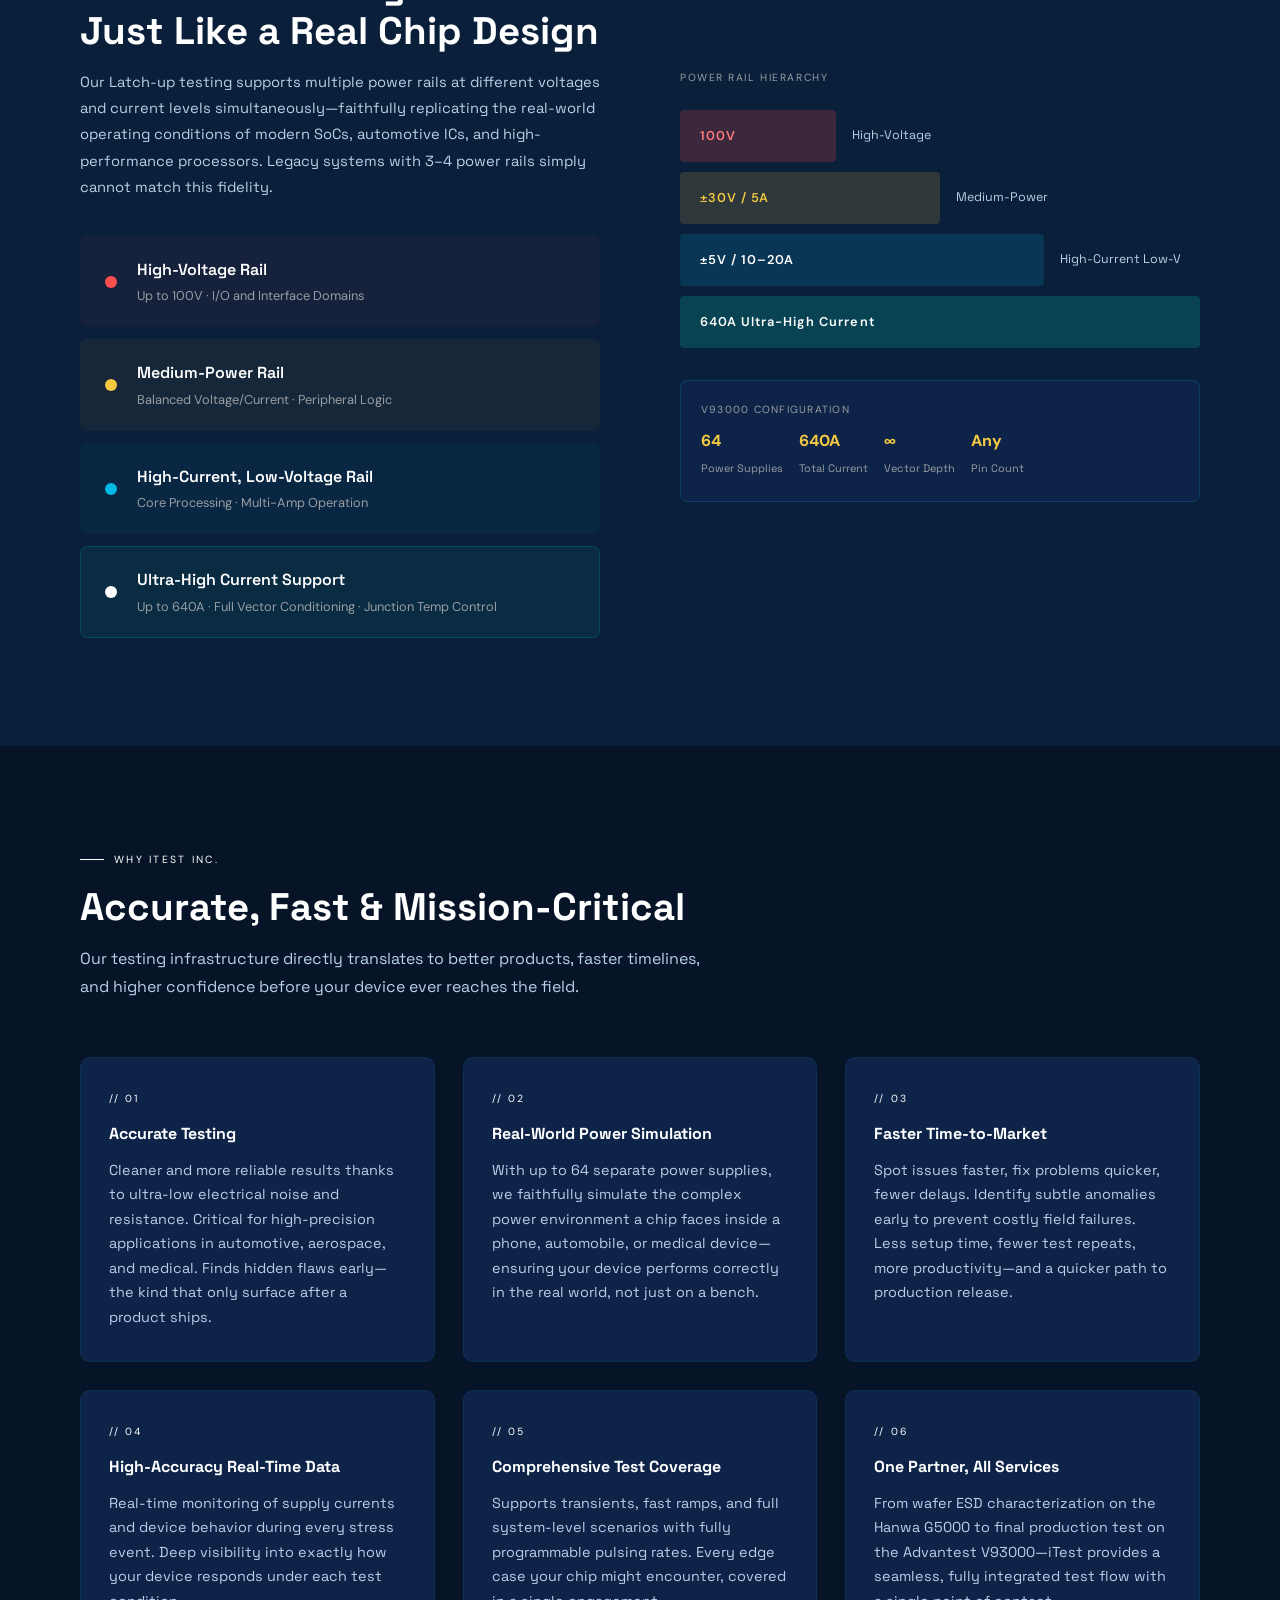
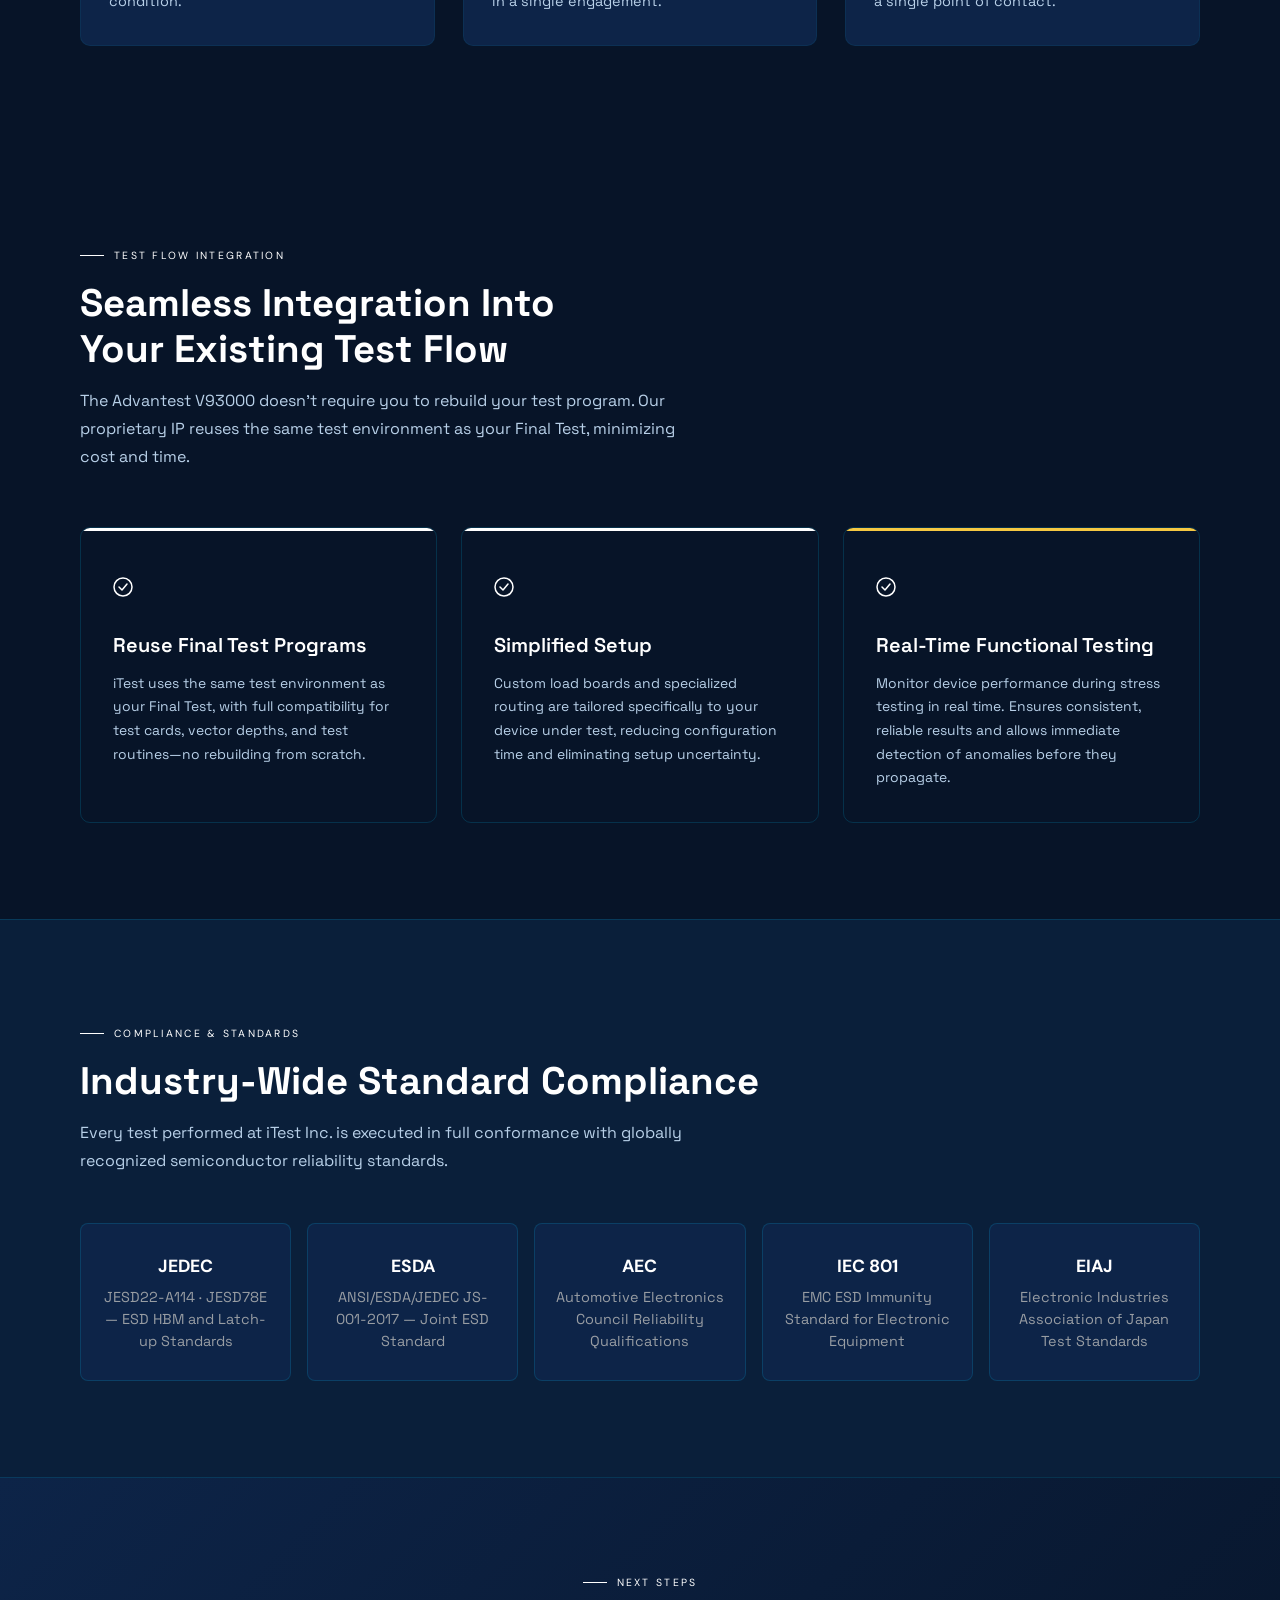
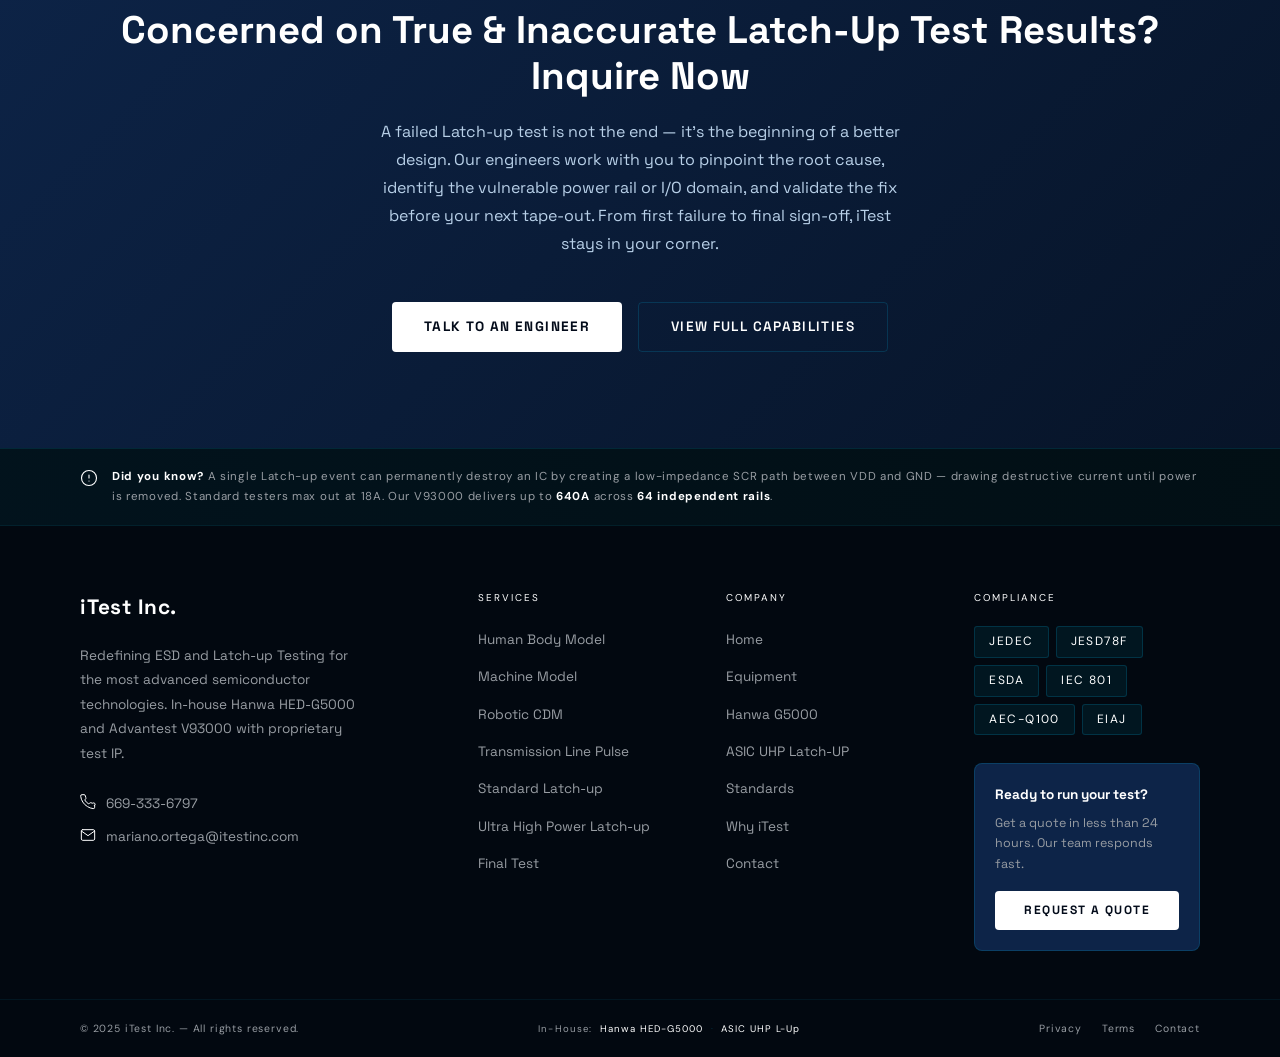
==== commit 95c8544e: "menu" ====
--- a/index.html
+++ b/index.html
@@ -41,7 +41,7 @@
       <li><a href="#equipment">Equipment</a></li>
       <li><a href="#hanwa">Hanwa G5000</a></li>
       <li><a href="#standards">Standards</a></li>
-      <li><a href="/patronage.html">Patronage</a></li>
+    
       <li><a href="mailto:mariano.ortega@itestinc.com" class="nav-cta">Get Quote</a></li>
       
     </ul>
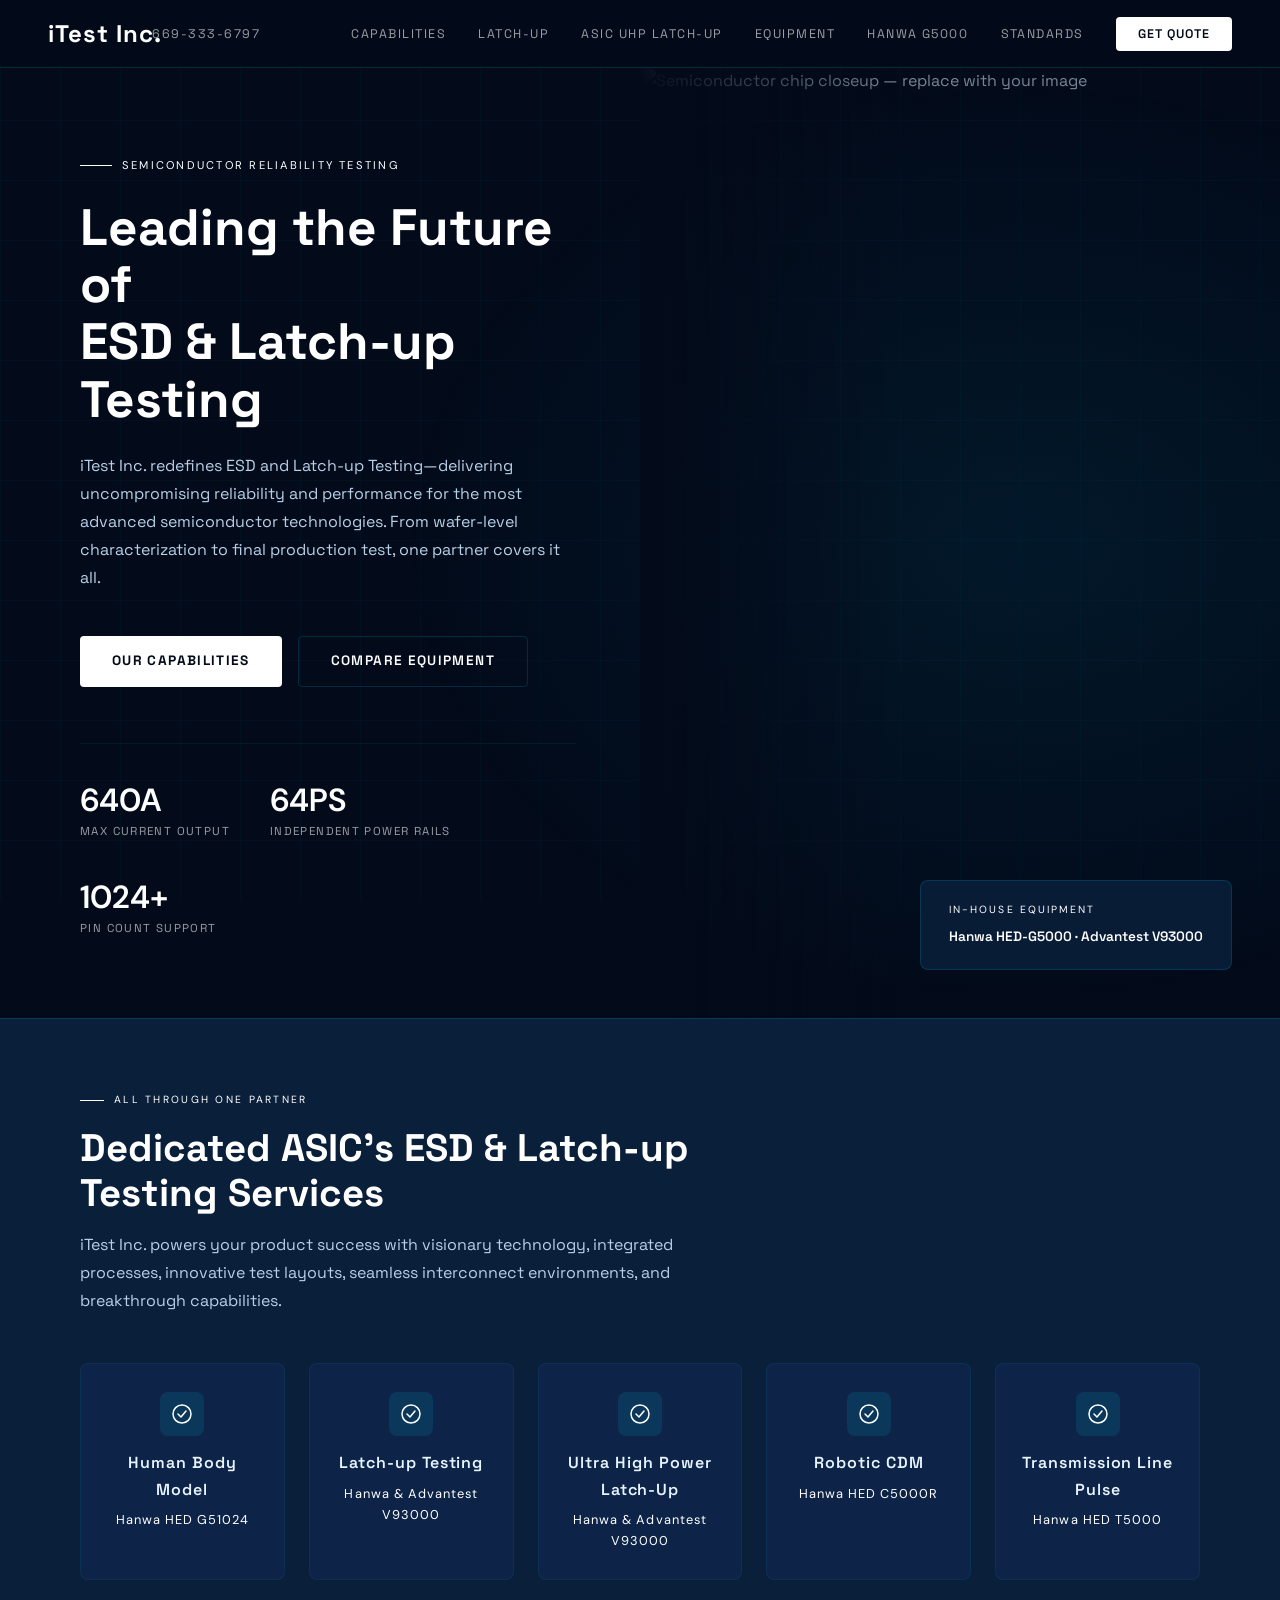
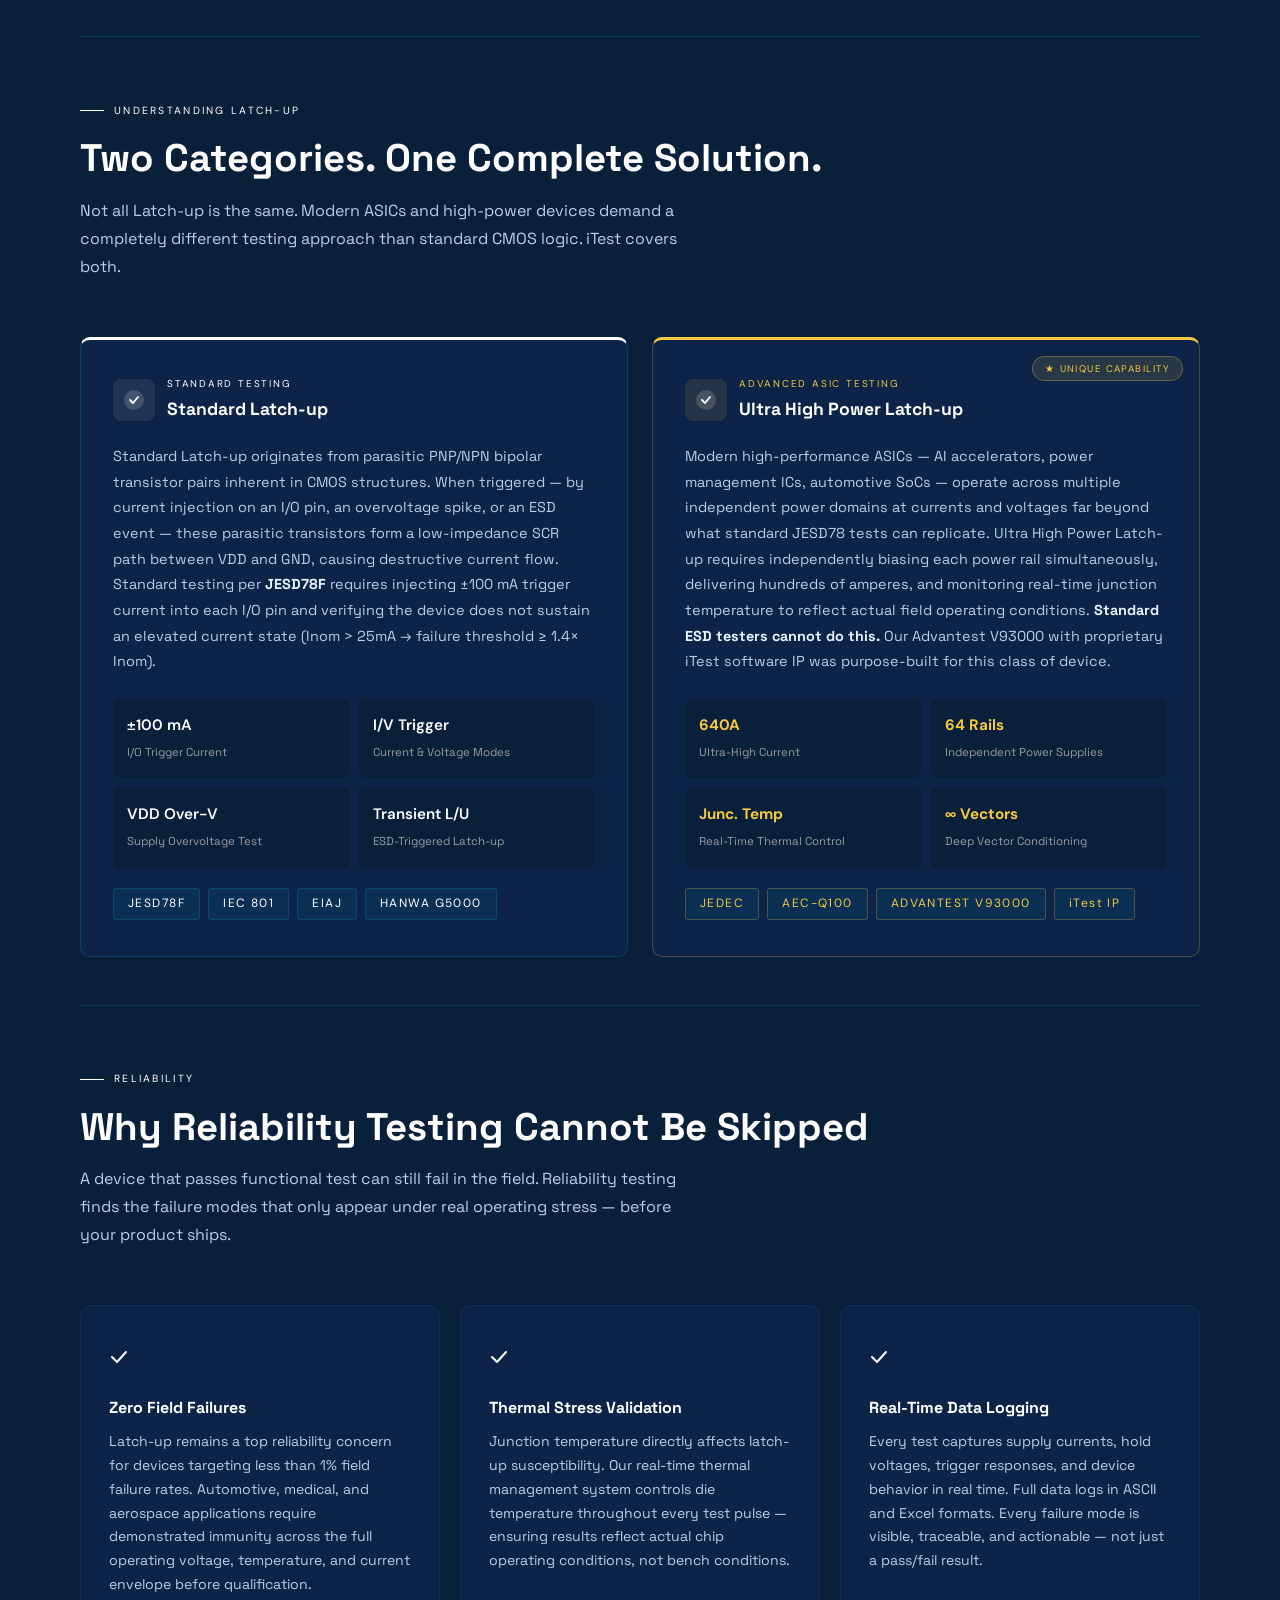
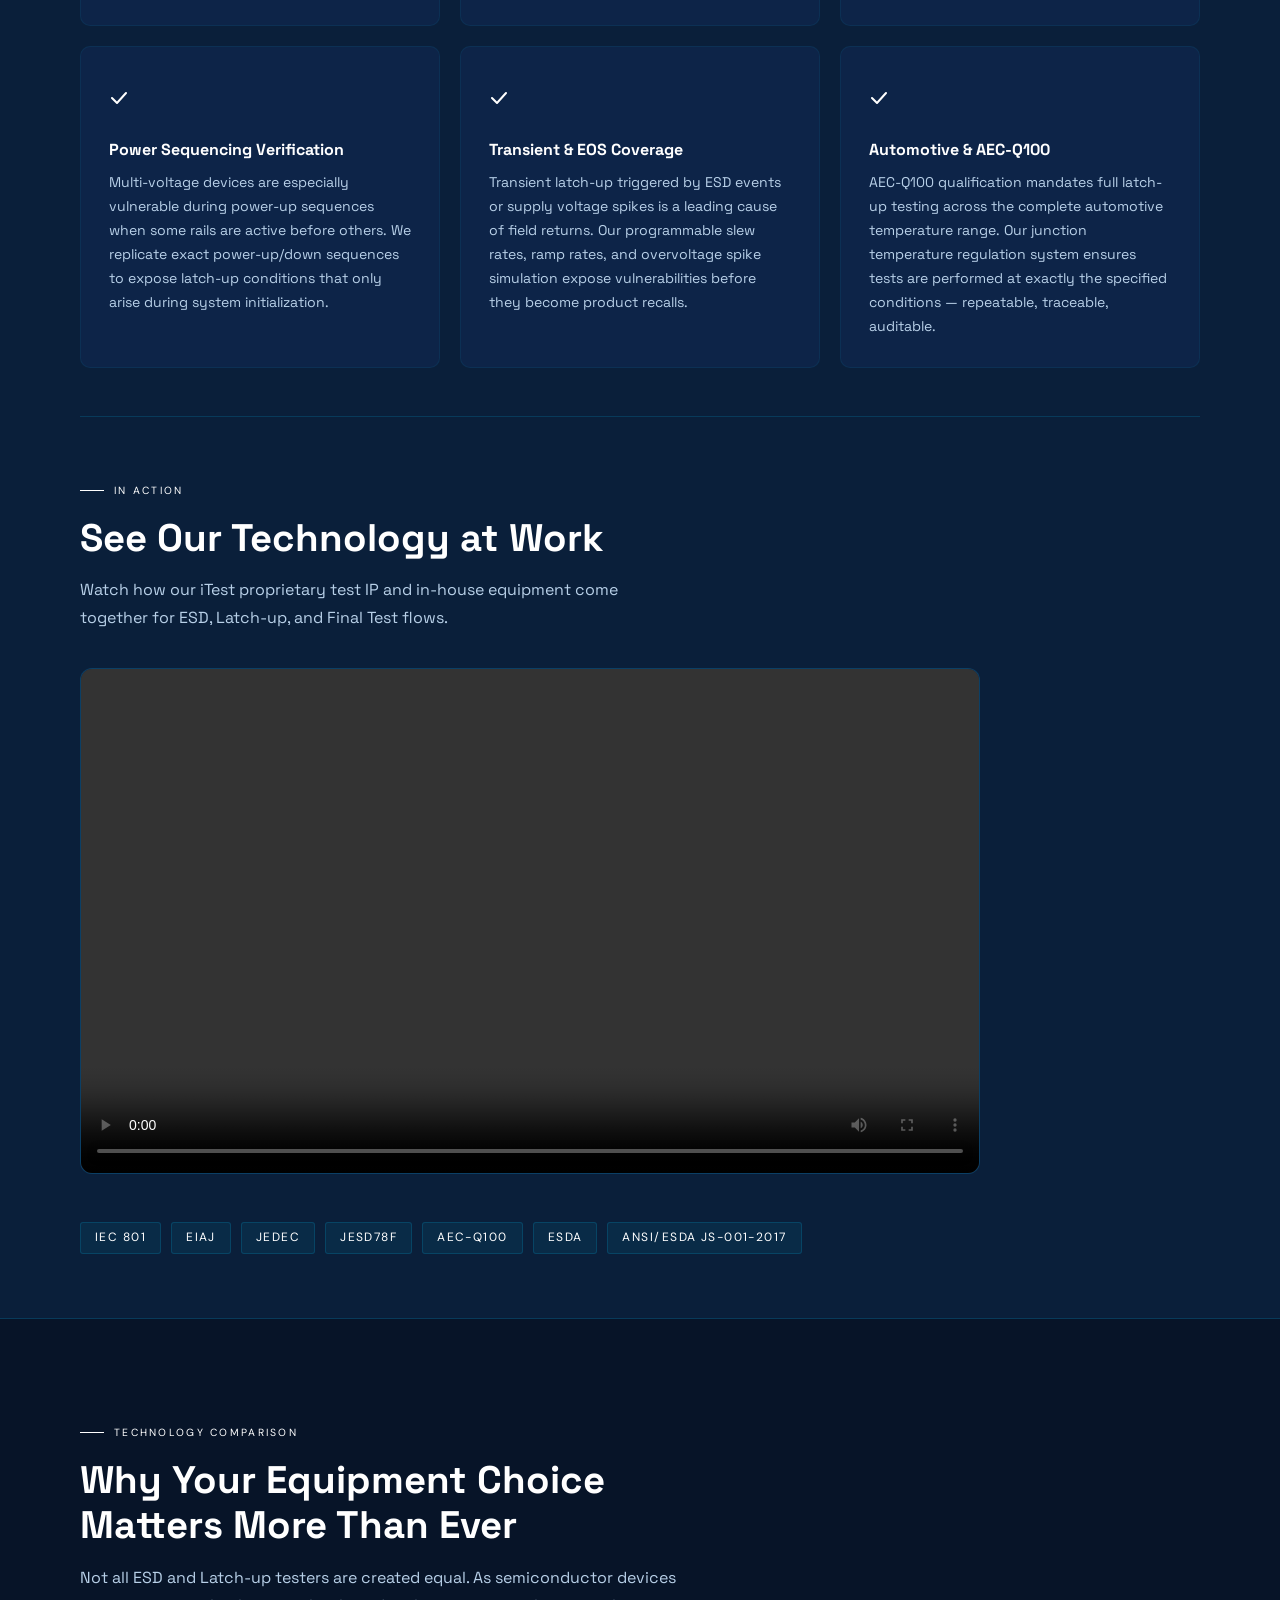
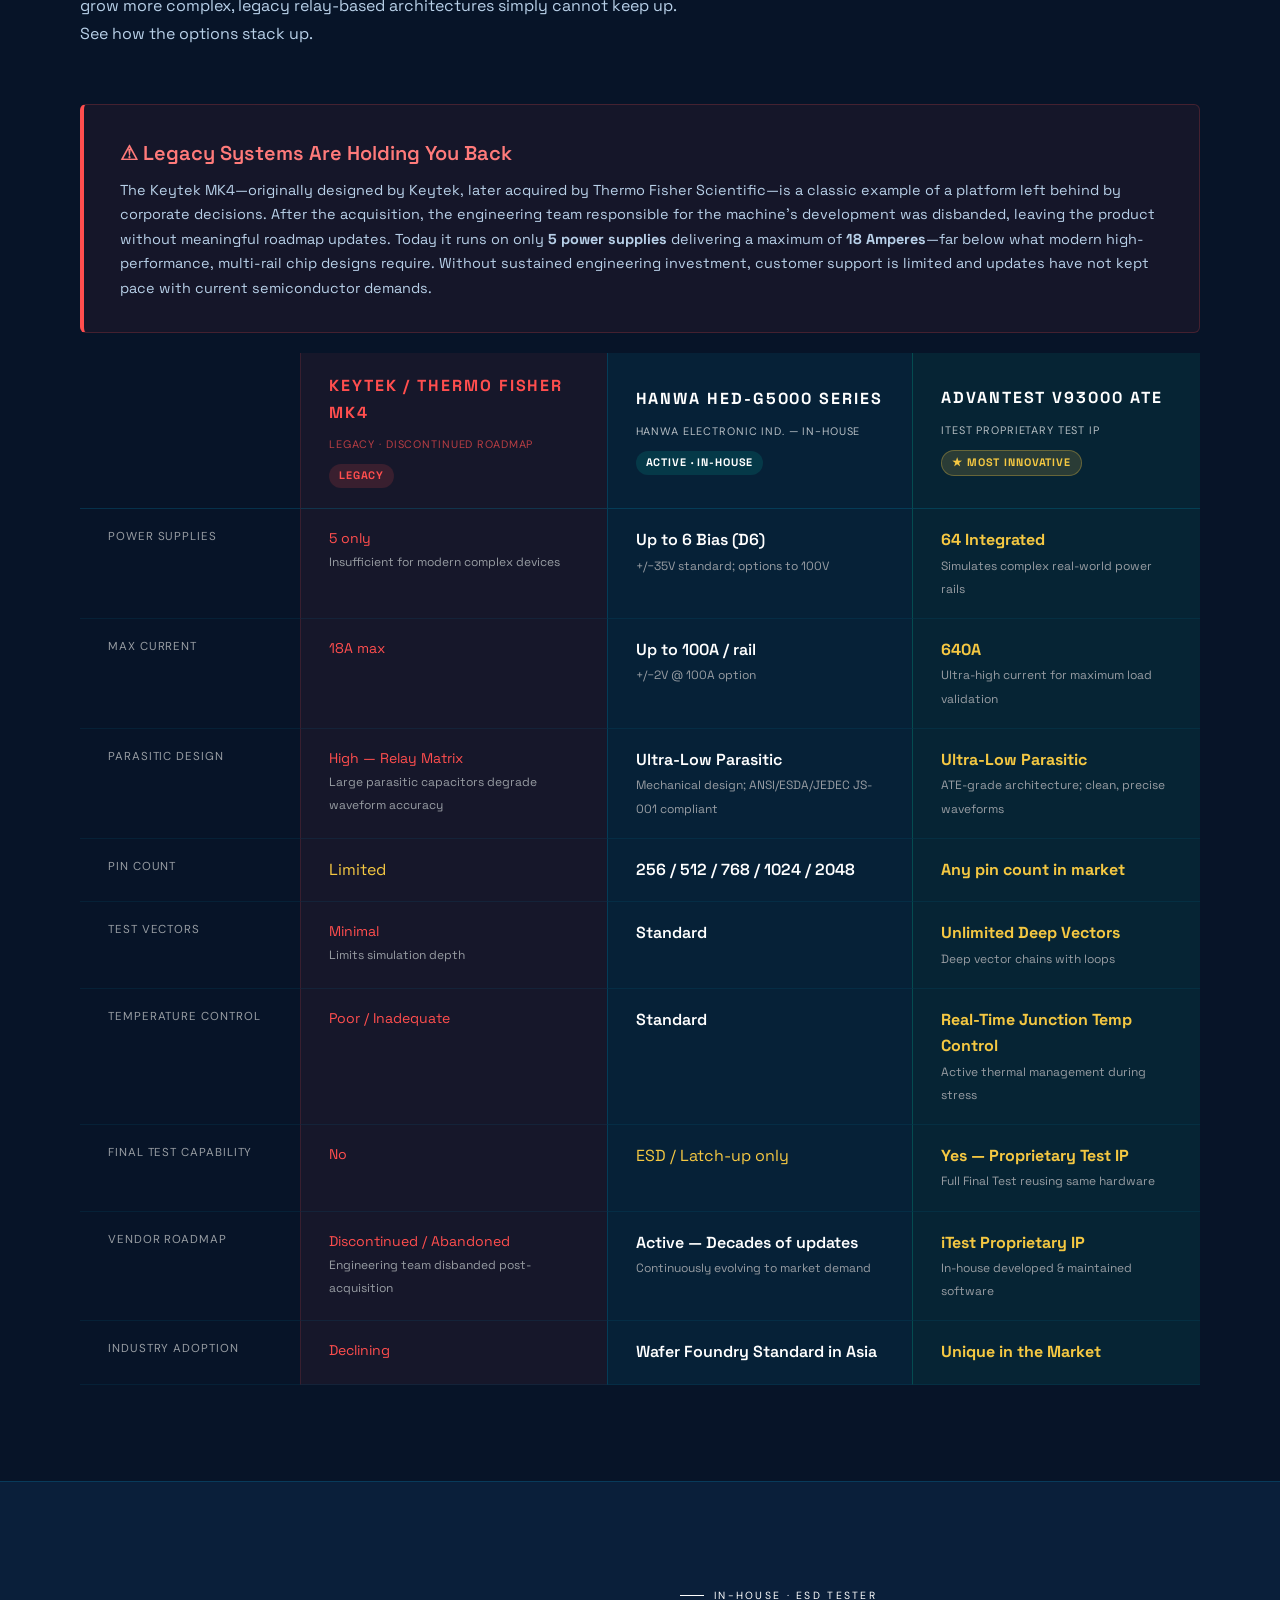
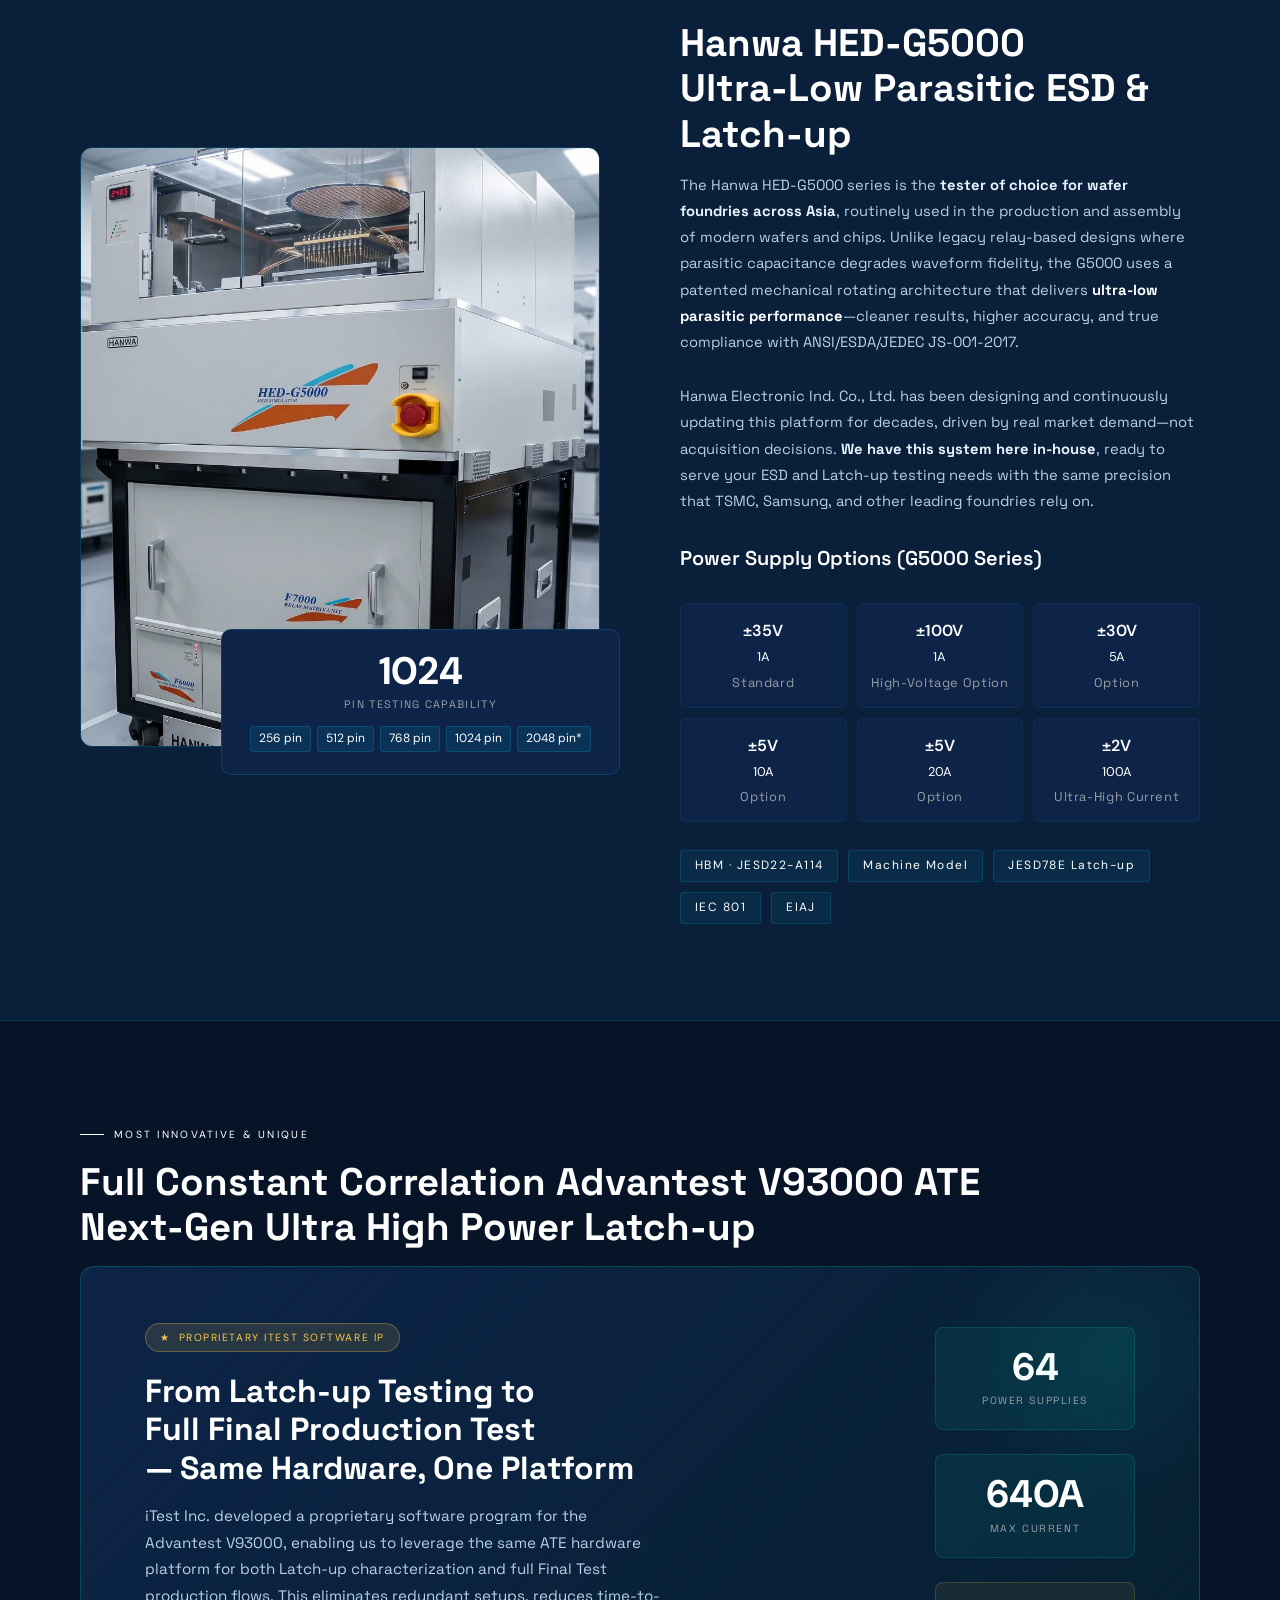
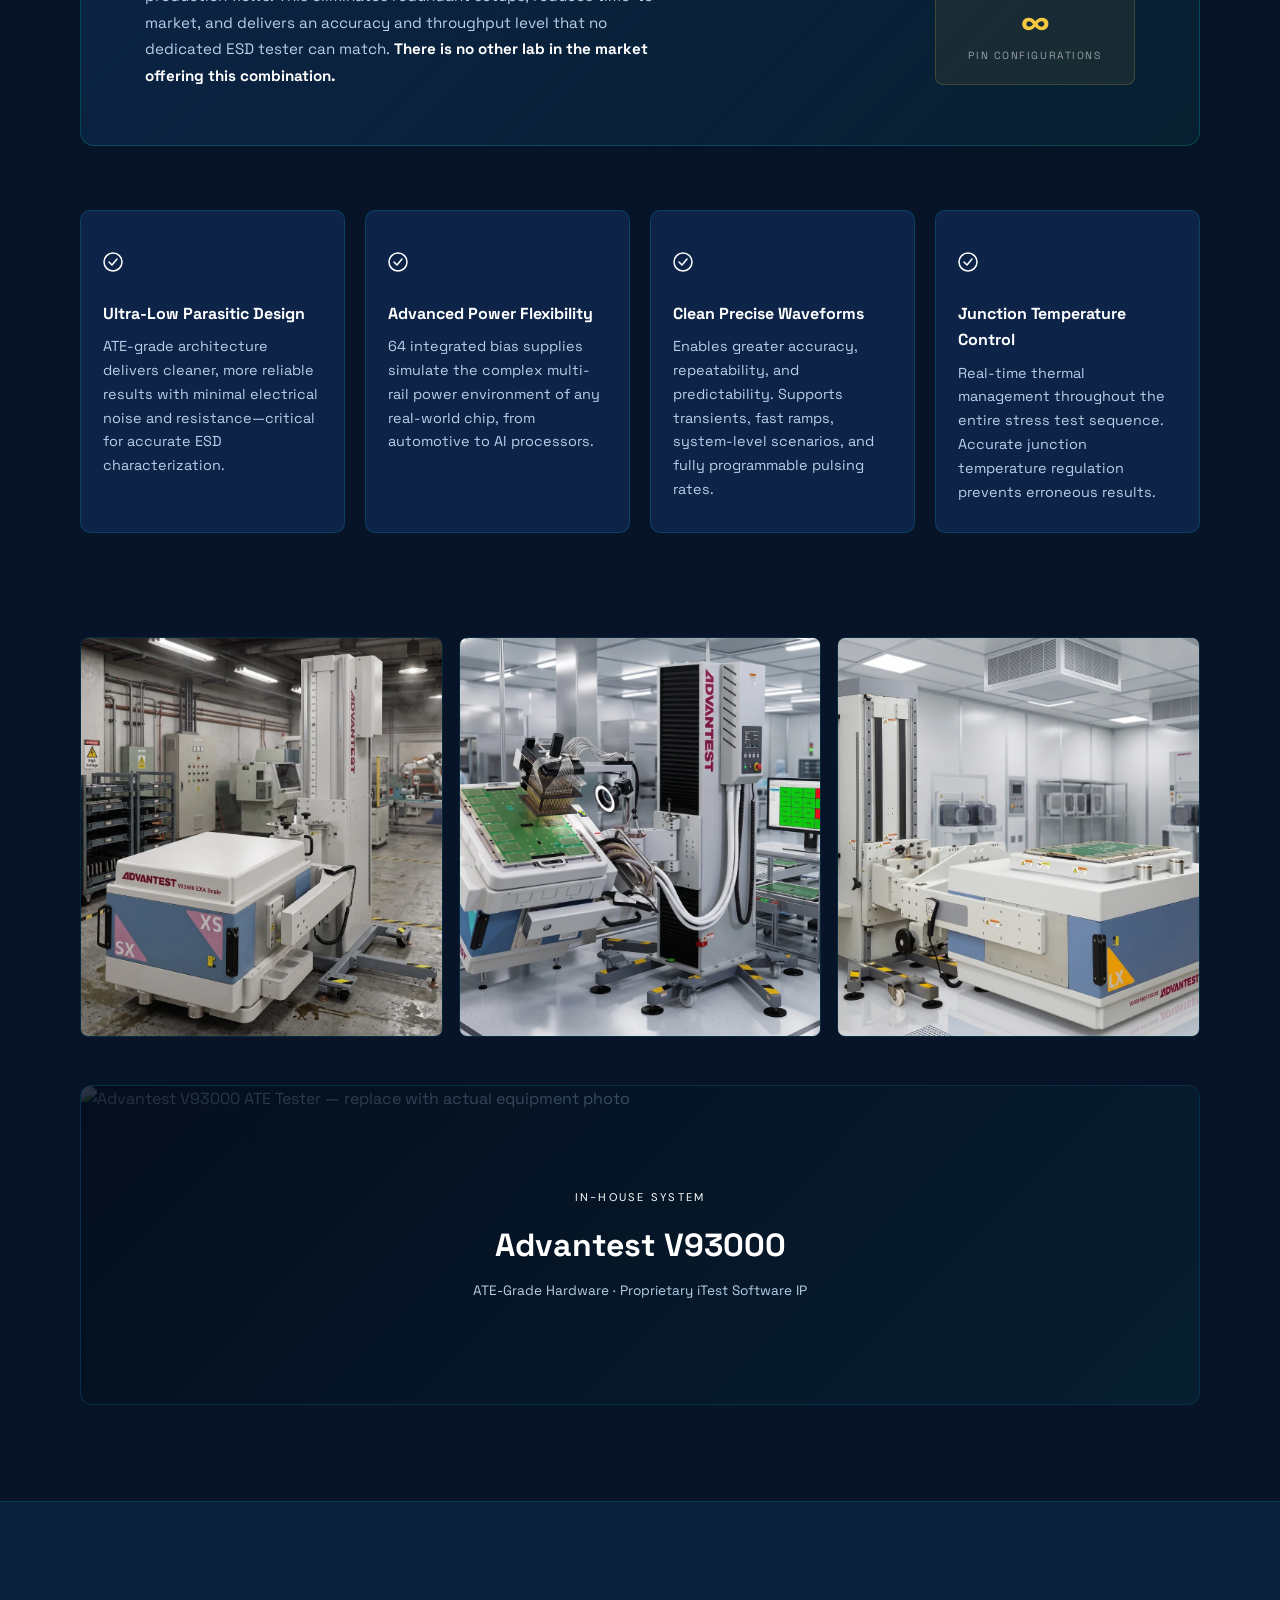
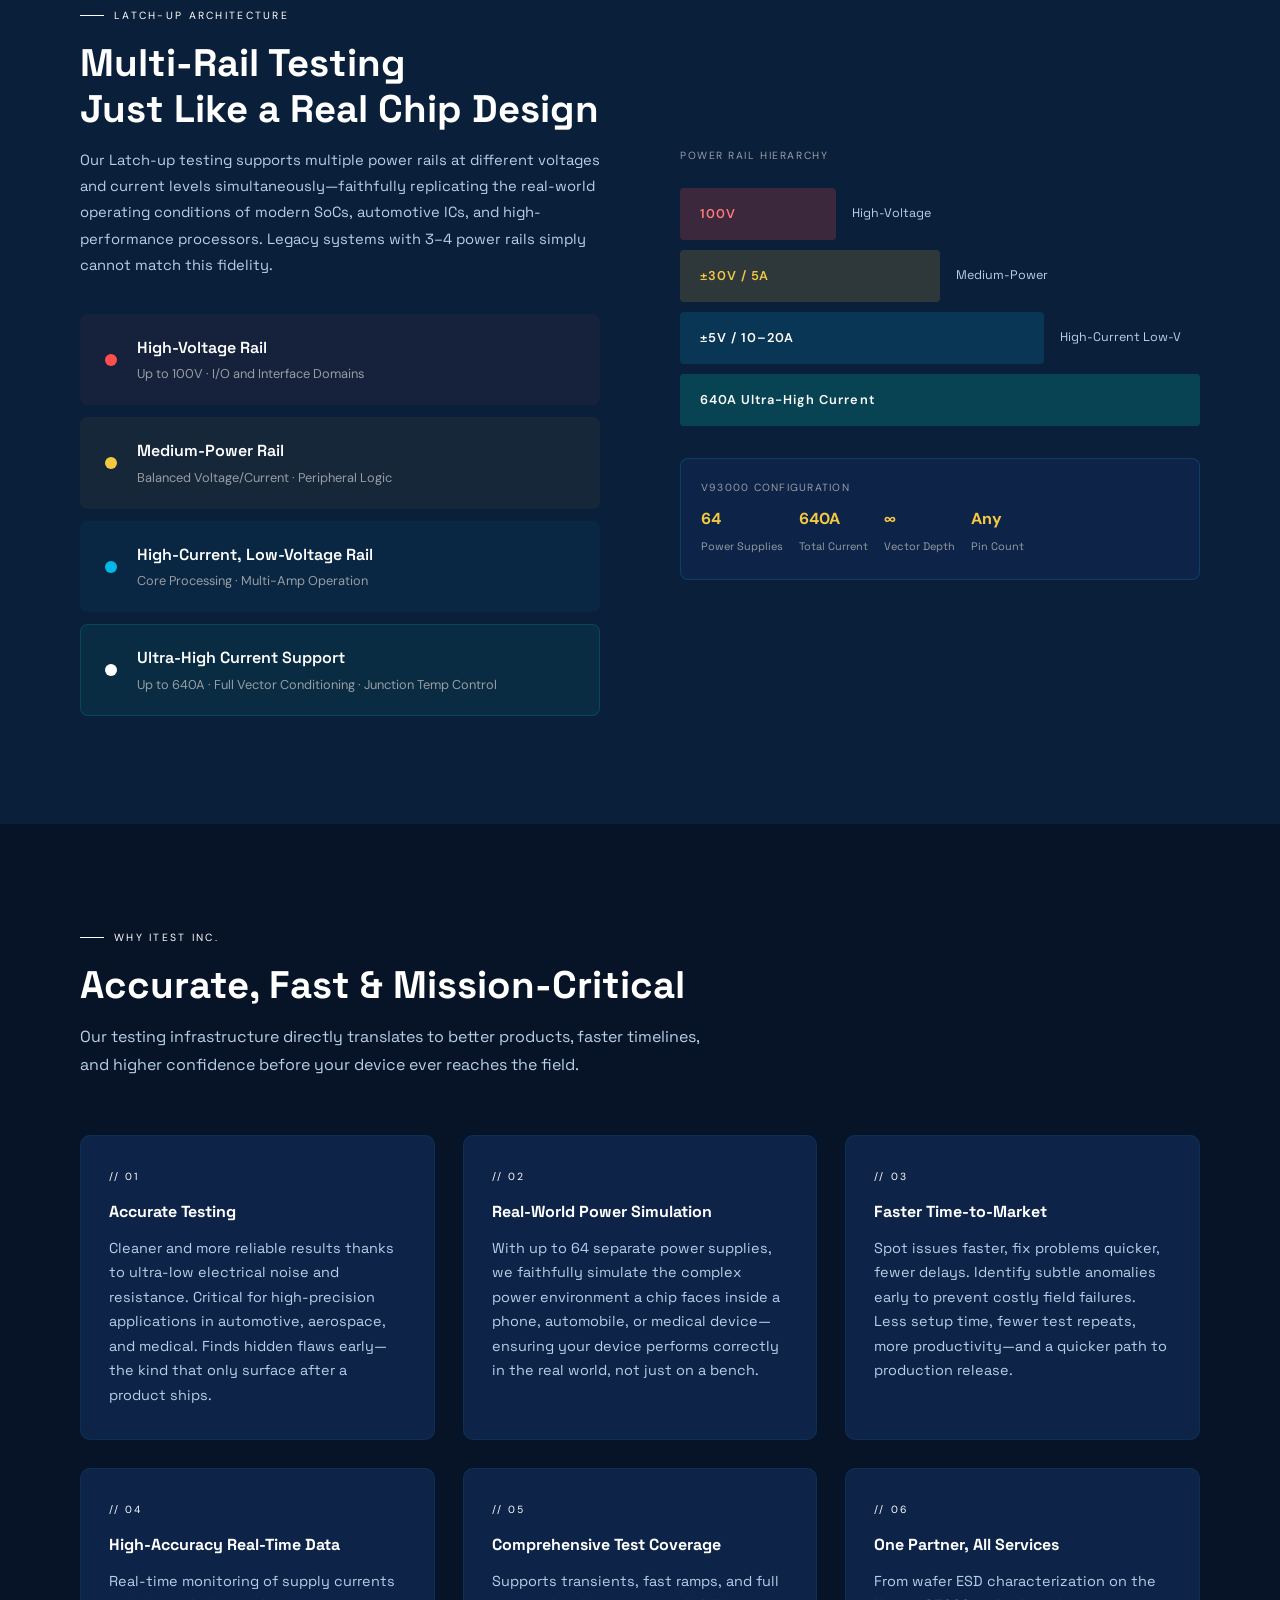
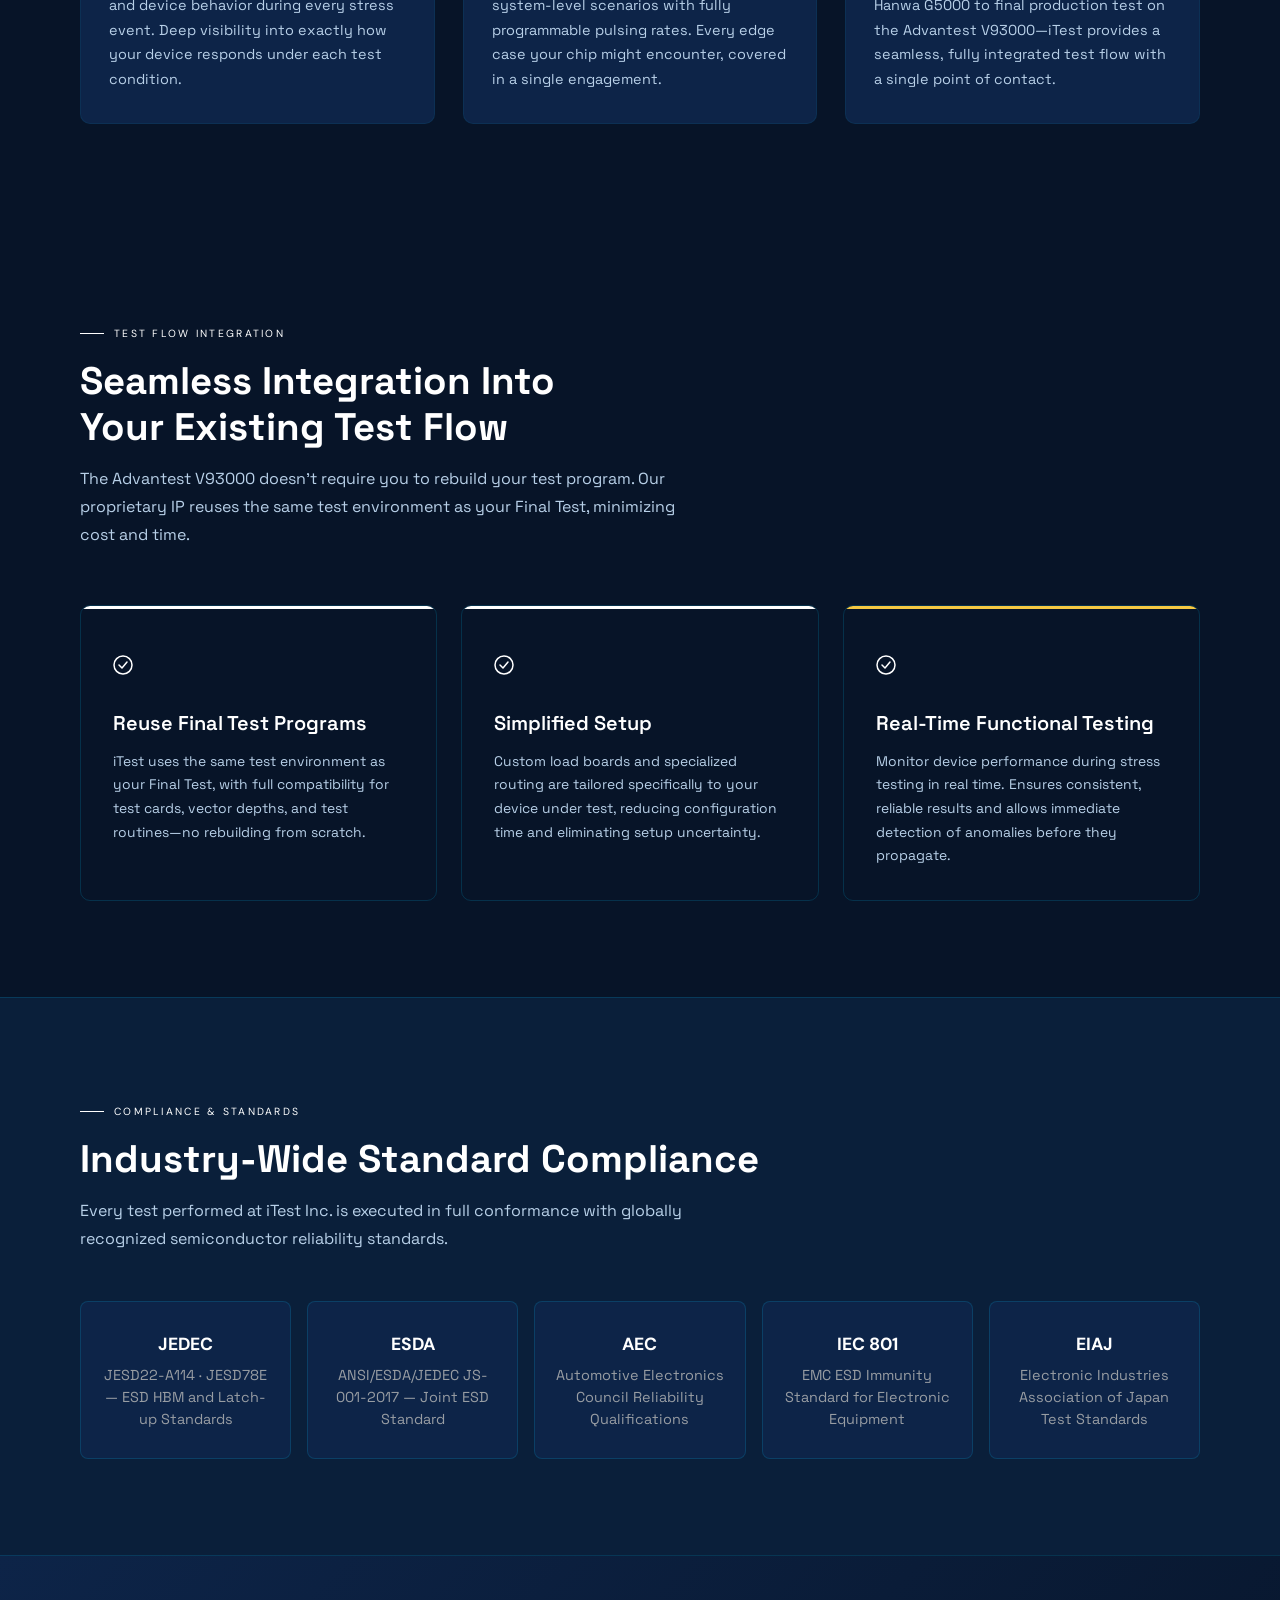
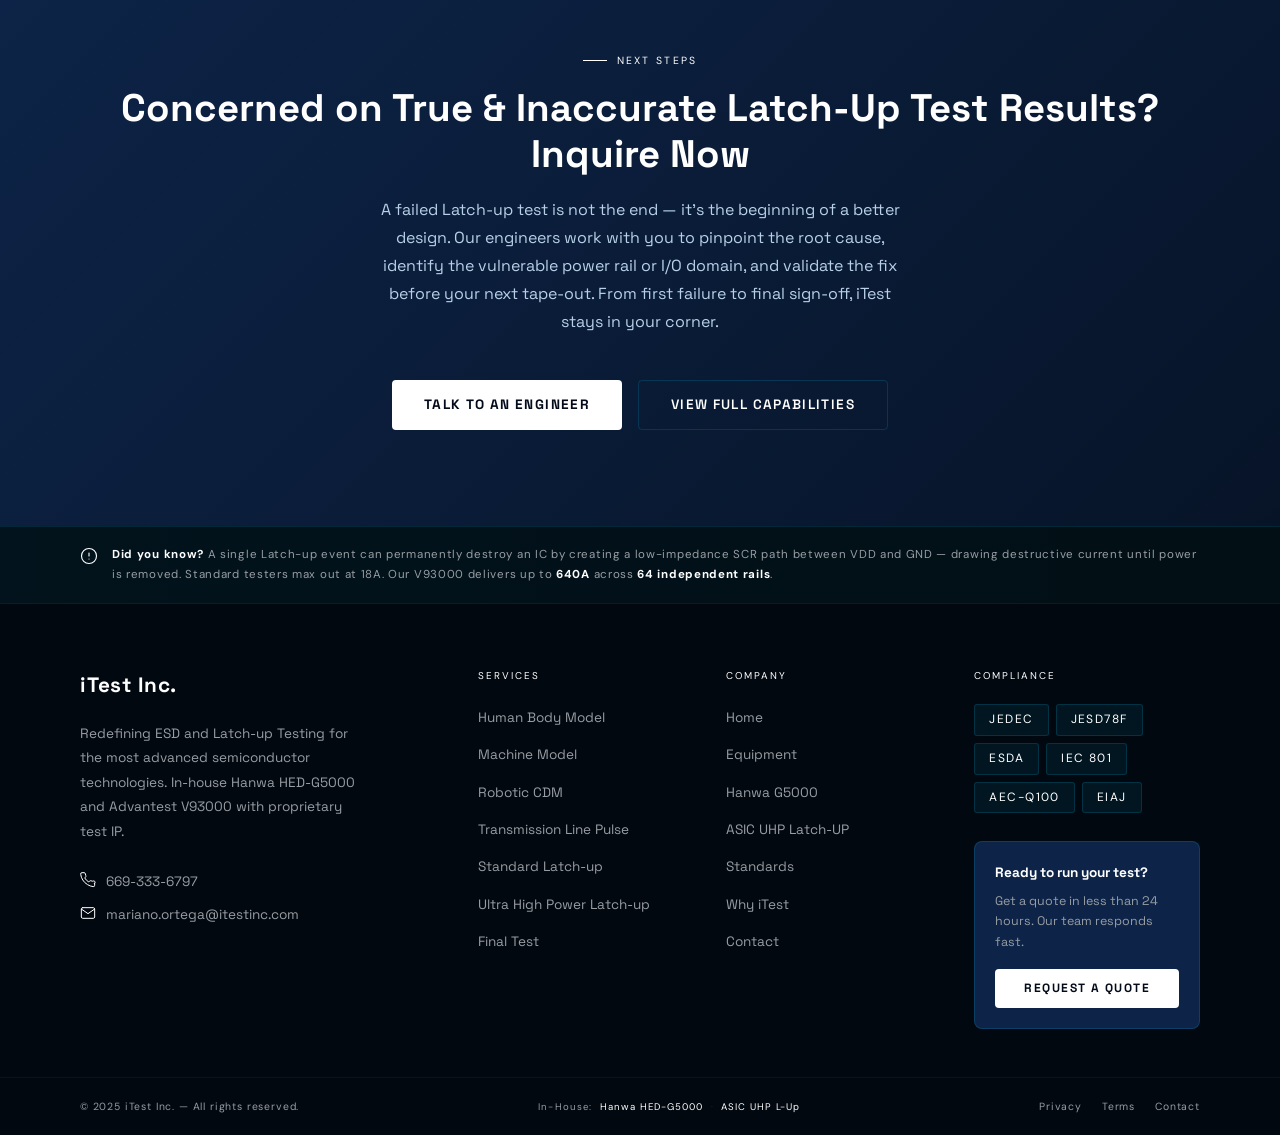
==== commit b021e2ac: "responsive" ====
--- a/index.html
+++ b/index.html
@@ -12,7 +12,24 @@
 </script>
   <meta charset="UTF-8"/>
   <meta name="viewport" content="width=device-width, initial-scale=1.0"/>
-  <title>iTest Inc. — ESD & Latch-up Testing Solutions</title>
+<title>iTest Inc. — ESD & Latch-up Testing | Hanwa G5000 · Advantest V93000</title>
+<meta name="description" content="iTest Inc. ofrece servicios líderes de ESD y Latch-up Testing para semiconductores avanzados. HBM, CDM, TLP, Ultra High Power Latch-up con hasta 640A y 64 rieles independientes. Hanwa HED-G5000 y Advantest V93000 en casa.">
+<meta name="keywords" content="ESD testing, latch-up testing, HBM, CDM, TLP, semiconductor reliability, JESD78F, AEC-Q100, JEDEC, Hanwa G5000, Advantest V93000, ultra high power latch-up, ASIC testing">
+<meta name="author" content="iTest Inc.">
+<meta name="robots" content="index, follow">
+
+<meta property="og:type" content="website">
+<meta property="og:url" content="https://ztechnano.ai/">
+<meta property="og:title" content="iTest Inc. — ESD & Latch-up Testing | 640A · 64 Power Rails">
+<meta property="og:description" content="El único laboratorio con Advantest V93000 para Ultra High Power Latch-up. Hasta 640A, 64 rieles independientes, control de temperatura de juntura en tiempo real. JESD78F · AEC-Q100 · JEDEC.">
+<meta property="og:image" content="https://images.unsplash.com/photo-1518770660439-4636190af475?w=900&auto=format&fit=crop">
+<meta property="og:image:width" content="1200">
+<meta property="og:image:height" content="630">
+<meta property="og:image:alt" content="iTest Inc. — ESD & Latch-up Testing con Advantest V93000 y Hanwa HED-G5000">
+<meta property="og:locale" content="en_US">
+<meta property="og:site_name" content="iTest Inc.">
+
+<link rel="canonical" href="https://ztechnano.ai/">
   <link rel="preconnect" href="https://fonts.googleapis.com"/>
   <link rel="preconnect" href="https://fonts.gstatic.com" crossorigin>
 <link href="https://fonts.googleapis.com/css2?family=DM+Sans:ital,opsz,wght@0,9..40,100..1000;1,9..40,100..1000&family=Space+Grotesk:wght@300..700&display=swap" rel="stylesheet">
@@ -45,7 +62,23 @@
       <li><a href="mailto:mariano.ortega@itestinc.com" class="nav-cta">Get Quote</a></li>
       
     </ul>
+
+    <button class="nav-hamburger" id="navHamburger" aria-label="Open menu" aria-expanded="false">
+      <span></span><span></span><span></span>
+    </button>
   </nav>
+
+  <!-- ══ MOBILE NAV OVERLAY ══ -->
+  <div class="mobile-nav" id="mobileNav">
+    <a href="tel:+526693336797">669-333-6797</a>
+    <a href="#capabilities">Capabilities</a>
+    <a href="#latchup">Latch-Up</a>
+    <a href="#advantest">ASIC UHP Latch-UP</a>
+    <a href="#equipment">Equipment</a>
+    <a href="#hanwa">Hanwa G5000</a>
+    <a href="#standards">Standards</a>
+    <a href="mailto:mariano.ortega@itestinc.com" class="nav-cta">Get Quote</a>
+  </div>
 
   <!-- ══ HERO ══ -->
   <section class="hero" id="home" style="padding:0;">
@@ -1087,6 +1120,24 @@
       if (nums[2]) animateNum(nums[2], 1024, '+');
     }, 400);
   });
+
+  /* ── Mobile hamburger nav ── */
+  const hamburger = document.getElementById('navHamburger');
+  const mobileNav = document.getElementById('mobileNav');
+  if (hamburger && mobileNav) {
+    hamburger.addEventListener('click', () => {
+      const isOpen = mobileNav.classList.toggle('open');
+      hamburger.classList.toggle('open', isOpen);
+      hamburger.setAttribute('aria-expanded', isOpen);
+      document.body.classList.toggle('nav-open', isOpen);
+    });
+    mobileNav.querySelectorAll('a').forEach(a => a.addEventListener('click', () => {
+      mobileNav.classList.remove('open');
+      hamburger.classList.remove('open');
+      hamburger.setAttribute('aria-expanded', 'false');
+      document.body.classList.remove('nav-open');
+    }));
+  }
 </script>
 
 </body>
--- a/styles.css
+++ b/styles.css
@@ -1,5 +1,4 @@
-
-    /* ══════════════════════════════════════════
+/* ══════════════════════════════════════════
        TOKENS
     ══════════════════════════════════════════ */
     :root {
@@ -101,6 +100,64 @@
     }
     .nav-cta:hover { opacity: 0.85; }
 
+    /* ══ HAMBURGER + MOBILE NAV ══ */
+    .nav-hamburger {
+      display: none;
+      flex-direction: column;
+      justify-content: center;
+      gap: 5px;
+      width: 40px;
+      height: 40px;
+      cursor: pointer;
+      background: none;
+      border: none;
+      padding: 8px;
+      z-index: 110;
+    }
+    .nav-hamburger span {
+      display: block;
+      width: 100%;
+      height: 2px;
+      background: var(--white);
+      border-radius: 2px;
+      transition: transform 0.3s, opacity 0.3s;
+    }
+    .nav-hamburger.open span:nth-child(1) { transform: translateY(7px) rotate(45deg); }
+    .nav-hamburger.open span:nth-child(2) { opacity: 0; }
+    .nav-hamburger.open span:nth-child(3) { transform: translateY(-7px) rotate(-45deg); }
+
+    .mobile-nav {
+      display: none;
+      position: fixed;
+      inset: 0;
+      z-index: 105;
+      background: rgba(3,11,26,0.98);
+      backdrop-filter: blur(18px);
+      flex-direction: column;
+      align-items: center;
+      justify-content: center;
+      gap: 26px;
+      padding: 32px;
+      text-align: center;
+    }
+    .mobile-nav.open { display: flex; }
+    .mobile-nav a {
+      font-family: var(--head);
+      font-size: 1.3rem;
+      font-weight: 600;
+      letter-spacing: 0.08em;
+      text-transform: uppercase;
+      color: var(--text);
+      text-decoration: none;
+      transition: color 0.2s;
+    }
+    .mobile-nav a:hover { color: var(--cyan); }
+    .mobile-nav .nav-cta {
+      margin-top: 14px;
+      padding: 12px 30px;
+    }
+    body.nav-open { overflow: hidden; }
+
     /* ══ HERO ══ */
     .hero {
       min-height: 94vh;
@@ -215,6 +272,7 @@
       margin-top: 56px;
       padding-top: 40px;
       border-top: 1px solid var(--border2);
+      flex-wrap: wrap;
     }
 
     .hero-stat-num {
@@ -418,10 +476,12 @@
 
     .comp-table-wrap {
       overflow-x: auto;
+      -webkit-overflow-scrolling: touch;
     }
 
     .comp-table {
       width: 100%;
+      min-width: 720px;
       border-collapse: separate;
       border-spacing: 0;
     }
@@ -1080,7 +1140,7 @@
     .cta-section h2 { margin: 0 auto 20px; max-width: 100%; }
     .cta-section p  { max-width: 520px; margin: 0 auto 44px; font-size: 1rem; line-height: 1.75; }
 
-    .cta-buttons { display: flex; gap: 16px; justify-content: center; }
+    .cta-buttons { display: flex; gap: 16px; justify-content: center; flex-wrap: wrap; }
 
    /* ══════════════════════════════════════
    FOOTER — iTest Inc.
@@ -1343,8 +1403,23 @@
   color: white;
 }
 
-/* ══ RESPONSIVE ══ */
+/* ══ RESPONSIVE — TABLET ══ */
 @media (max-width: 1100px) {
+  nav { padding: 0 24px; }
+  .nav-links { display: none; }
+  .nav-hamburger { display: flex; }
+  section, .services-band, footer, .cta-section { padding-left: 24px; padding-right: 24px; }
+  .hero { grid-template-columns: 1fr; min-height: auto; }
+  .hero-left { padding: 60px 24px; }
+  .hero-right { min-height: 300px; }
+  .hanwa-layout, .rail-layout { grid-template-columns: 1fr; gap: 40px; }
+  .equip-grid { grid-template-columns: 1fr; }
+  .cap-grid { grid-template-columns: 1fr 1fr; }
+  .why-grid, .int-grid { grid-template-columns: 1fr; }
+  .services-grid { grid-template-columns: repeat(3, 1fr); }
+  .std-grid { grid-template-columns: repeat(3, 1fr); }
+  .adv-hero-banner { grid-template-columns: 1fr; }
+  .adv-banner-stats { flex-direction: row; }
   .footer-band  { padding: 16px 24px; }
   .footer-main  { grid-template-columns: 1fr 1fr; gap: 40px; padding: 40px 24px; }
   .footer-bottom { padding: 16px 24px; flex-direction: column; text-align: center; }
@@ -1352,30 +1427,44 @@
   .footer-legal { justify-content: center; }
 }
 
+/* ══ RESPONSIVE — MOBILE (grids collapse to a single row/column) ══ */
 @media (max-width: 640px) {
-  .footer-main { grid-template-columns: 1fr; }
-  .footer-brand-desc { max-width: 100%; }
-}
-
-    /* ══ RESPONSIVE ══ */
-    @media (max-width: 1100px) {
-      nav { padding: 0 24px; }
-      .nav-links { display: none; }
-      section, .services-band, footer, .cta-section { padding-left: 24px; padding-right: 24px; }
-      .hero { grid-template-columns: 1fr; min-height: auto; }
-      .hero-left { padding: 60px 24px; }
-      .hero-right { min-height: 300px; }
-      .hanwa-layout, .rail-layout { grid-template-columns: 1fr; gap: 40px; }
-      .equip-grid { grid-template-columns: 1fr; }
-      .cap-grid { grid-template-columns: 1fr 1fr; }
-      .why-grid, .int-grid { grid-template-columns: 1fr; }
-      .services-grid { grid-template-columns: repeat(3, 1fr); }
-      .std-grid { grid-template-columns: repeat(3, 1fr); }
-      .adv-hero-banner { grid-template-columns: 1fr; }
-      .adv-banner-stats { flex-direction: row; }
-      footer { flex-direction: column; gap: 16px; text-align: center; }
-      .footer-links { flex-wrap: wrap; justify-content: center; }
-    }
+  nav { padding: 0 18px; height: 60px; }
+  .nav-logo { font-size: 1.2rem; }
+  section, .services-band, footer, .cta-section { padding-top: 56px; padding-bottom: 56px; }
+  .hero-left { padding: 48px 18px; }
+  .hero h1 { font-size: clamp(1.9rem, 8vw, 2.4rem); }
+  .hero-buttons { flex-direction: column; align-items: stretch; }
+  .hero-buttons a { text-align: center; }
+  .hero-stats { gap: 24px; margin-top: 40px; padding-top: 28px; }
+  .hero-stat-num { font-size: 1.6rem; }
+  .hero-badge { left: 18px; right: 18px; bottom: 18px; padding: 16px 20px; }
+
+  .services-grid { grid-template-columns: 1fr; }
+  .cap-grid { grid-template-columns: 1fr; }
+  .std-grid { grid-template-columns: 1fr; }
+  .power-grid { grid-template-columns: 1fr; }
+  .equip-specs { grid-template-columns: 1fr; }
+
+  .adv-hero-banner { padding: 36px 24px; }
+  .adv-banner-stats { flex-direction: column; }
+  .adv-banner-title { font-size: 1.5rem; }
+
+  .cta-section { padding: 64px 18px; }
+  .cta-buttons { flex-direction: column; align-items: stretch; }
+  .cta-buttons a { text-align: center; }
+
+  .footer-main { grid-template-columns: 1fr; padding: 32px 18px; gap: 32px; }
+  .footer-band { flex-direction: column; padding: 16px 18px; }
+  .footer-bottom { padding: 16px 18px; }
+  .footer-legal { flex-wrap: wrap; }
+
+  .img3-grid { grid-template-columns: 1fr; padding: 32px 18px; }
+  .img3-grid img { height: 220px; }
+
+  .comp-table thead th,
+  .comp-table tbody td { padding: 14px 16px; }
+}
 
     .img3-grid {
     display: grid;
